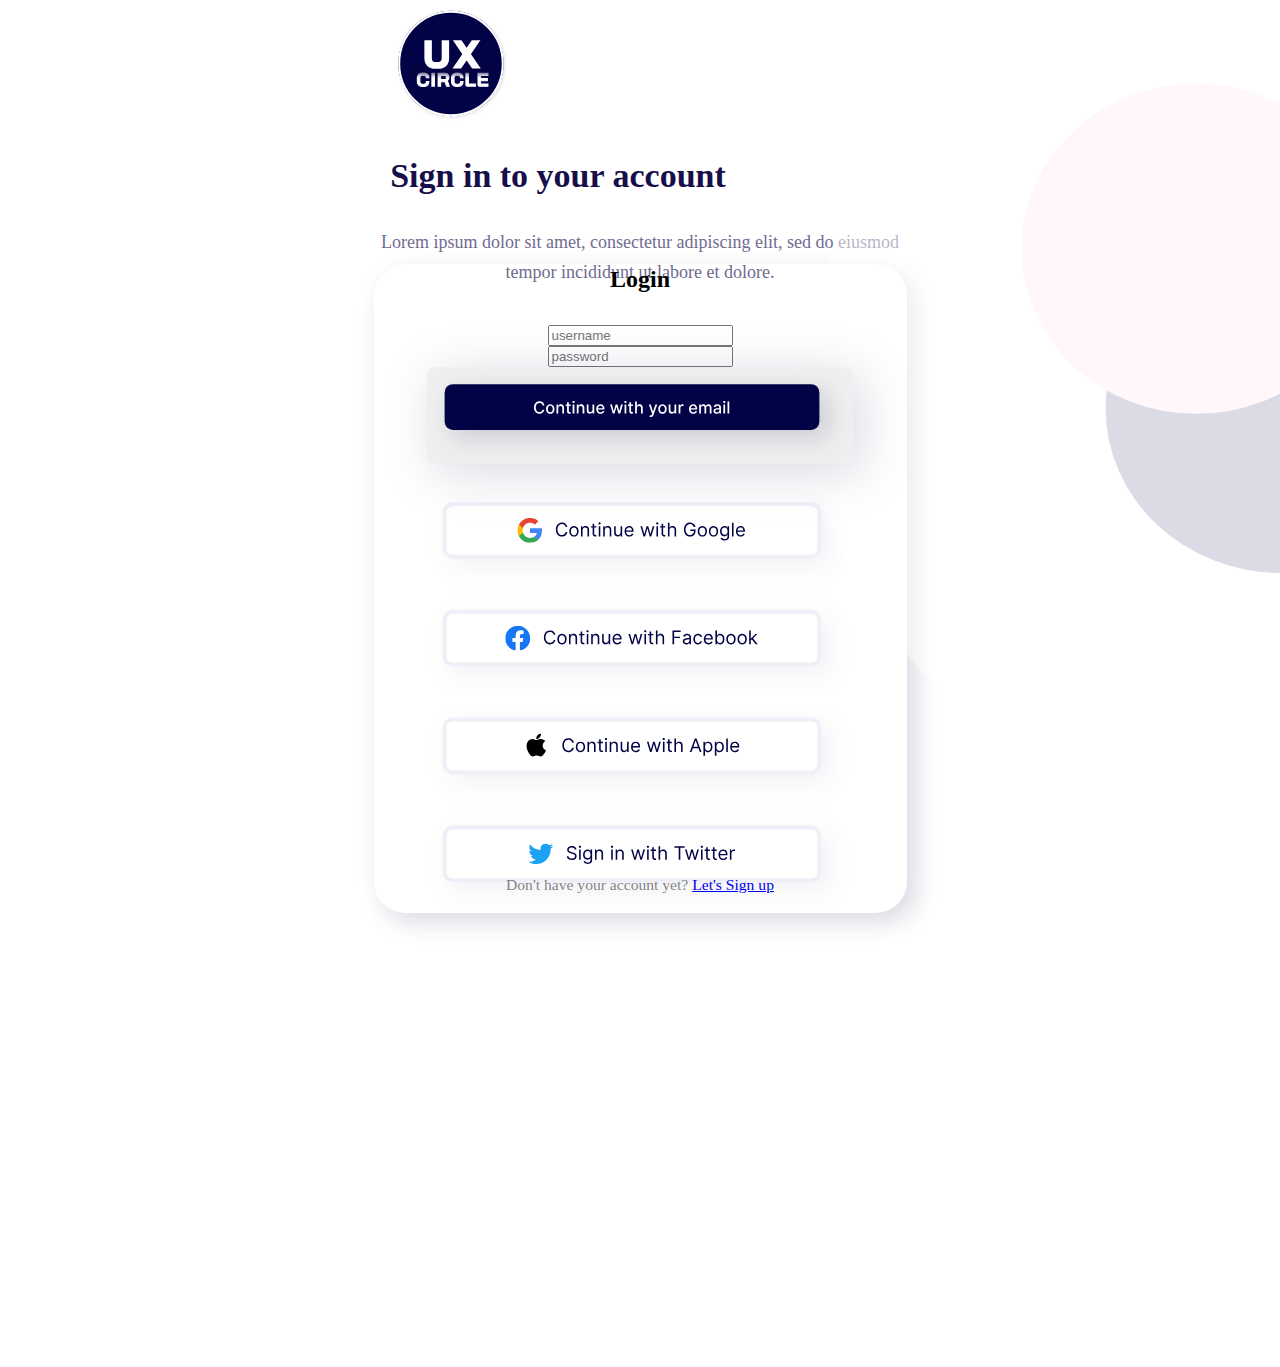
==== index.html @ 3912fb04 "dti digital login page" ====
<!DOCTYPE html>
<html lang="en">
<head>
    <meta charset="UTF-8">
    <meta http-equiv="X-UA-Compatible" content="IE=edge">
    <meta name="viewport" content="width=device-width, initial-scale=1.0">
    <title>Document</title>
    <link rel="stylesheet" href="style.css"/>

</head>
<body>
    <section id="home">
        <div class="blobdown">
            <svg width="833" height="882" viewBox="0 0 833 882" fill="none" xmlns="http://www.w3.org/2000/svg">
                <g opacity="0.8">
                <ellipse cx="433.271" cy="408.947" rx="174.95" ry="165.194" transform="rotate(90 433.271 408.947)" fill="#020246"/>
                <ellipse cx="274.183" cy="493.178" rx="174.95" ry="165.194" transform="rotate(90 274.183 493.178)" fill="#FFCDE4"/>
                <g filter="url(#filter0_b_1_1163)">
                <ellipse cx="416.991" cy="441.423" rx="440.577" ry="416.009" transform="rotate(90 416.991 441.423)" fill="white" fill-opacity="0.79"/>
                </g>
                </g>
                <defs>
                <filter id="filter0_b_1_1163" x="-147.039" y="-147.175" width="1128.06" height="1177.2" filterUnits="userSpaceOnUse" color-interpolation-filters="sRGB">
                <feFlood flood-opacity="0" result="BackgroundImageFix"/>
                <feGaussianBlur in="BackgroundImage" stdDeviation="74.0107"/>
                <feComposite in2="SourceAlpha" operator="in" result="effect1_backgroundBlur_1_1163"/>
                <feBlend mode="normal" in="SourceGraphic" in2="effect1_backgroundBlur_1_1163" result="shape"/>
                </filter>
                </defs>
            </svg>
        </div>
        <div class="blobup">
            <svg width="833" height="882" viewBox="0 0 833 882" fill="none" xmlns="http://www.w3.org/2000/svg">
                <g opacity="0.8">
                <ellipse cx="432.289" cy="408.1" rx="174.95" ry="165.194" transform="rotate(90 432.289 408.1)" fill="#020246"/>
                <ellipse cx="273.201" cy="492.331" rx="174.95" ry="165.194" transform="rotate(90 273.201 492.331)" fill="#FFCDE4"/>
                <g filter="url(#filter0_b_1_1162)">
                <ellipse cx="416.009" cy="440.577" rx="440.577" ry="416.009" transform="rotate(90 416.009 440.577)" fill="white" fill-opacity="0.79"/>
                </g>
                </g>
                <defs>
                <filter id="filter0_b_1_1162" x="-148.021" y="-148.021" width="1128.06" height="1177.2" filterUnits="userSpaceOnUse" color-interpolation-filters="sRGB">
                <feFlood flood-opacity="0" result="BackgroundImageFix"/>
                <feGaussianBlur in="BackgroundImage" stdDeviation="74.0107"/>
                <feComposite in2="SourceAlpha" operator="in" result="effect1_backgroundBlur_1_1162"/>
                <feBlend mode="normal" in="SourceGraphic" in2="effect1_backgroundBlur_1_1162" result="shape"/>
                </filter>
                </defs>
            </svg>                
        </div>


        <div class="wrapper">
            <div class="content">
                <svg width="168" height="113" viewBox="0 0 168 113" fill="none" xmlns="http://www.w3.org/2000/svg">
                    <g filter="url(#filter0_d_9_10167)">
                    <circle cx="83.9762" cy="55.4012" r="52.7323" fill="#020246"/>
                    <circle cx="83.9762" cy="55.4012" r="51.7435" stroke="white" stroke-width="1.97746"/>
                    </g>
                    <path d="M55.1226 78.4911C54.1611 78.4911 53.312 78.2851 52.5753 77.8731C51.8511 77.461 51.2892 76.8804 50.8896 76.1312C50.4901 75.3695 50.2903 74.4954 50.2903 73.509V70.0627C50.2903 69.0763 50.4901 68.2084 50.8896 67.4593C51.3017 66.6976 51.8761 66.1107 52.6128 65.6986C53.362 65.2866 54.2236 65.0806 55.1975 65.0806H57.1829C58.1194 65.0806 58.9435 65.2803 59.6552 65.6799C60.367 66.0795 60.9164 66.6414 61.3035 67.3656C61.703 68.0773 61.9028 68.9077 61.9028 69.8567H59.3556C59.3556 69.1075 59.1558 68.5081 58.7562 68.0586C58.3566 67.5966 57.8322 67.3656 57.1829 67.3656H55.1975C54.4983 67.3656 53.9364 67.6278 53.5118 68.1523C53.0873 68.6642 52.875 69.3385 52.875 70.1751V73.3966C52.875 74.2332 53.081 74.9137 53.4931 75.4382C53.9052 75.9501 54.4483 76.2061 55.1226 76.2061H57.1454C57.8072 76.2061 58.3441 75.9501 58.7562 75.4382C59.1807 74.9262 59.393 74.252 59.393 73.4154H61.9403C61.9403 74.4268 61.7405 75.3196 61.3409 76.0937C60.9413 76.8554 60.3795 77.4485 59.6552 77.8731C58.931 78.2851 58.0944 78.4911 57.1454 78.4911H55.1226ZM64.8711 65.2304H67.4558V78.3413H64.8711V65.2304ZM71.0936 65.2304H78.0611C79.1974 65.2304 80.1089 65.5363 80.7957 66.1482C81.4949 66.76 81.8446 67.5654 81.8446 68.5643V69.8754C81.8446 70.5247 81.6573 71.0928 81.2827 71.5798C80.9206 72.0543 80.3899 72.4164 79.6906 72.6662V72.7036C80.0902 72.9658 80.3899 73.2655 80.5897 73.6027C80.8019 73.9398 81.008 74.408 81.2078 75.0074L82.2566 78.3413H79.5783L78.5856 75.2321C78.4232 74.6952 78.1985 74.2957 77.9113 74.0334C77.6241 73.7712 77.2682 73.6401 76.8437 73.6401H73.6783V78.3413H71.0936V65.2304ZM77.5742 71.4113C78.0986 71.4113 78.5107 71.2739 78.8103 70.9992C79.11 70.712 79.2598 70.3437 79.2598 69.8941V68.6767C79.2598 68.3146 79.1475 68.0274 78.9227 67.8151C78.698 67.5904 78.3983 67.478 78.0237 67.478H73.6783V71.4113H77.5742ZM89.2958 78.4911C88.3344 78.4911 87.4853 78.2851 86.7486 77.8731C86.0244 77.461 85.4625 76.8804 85.0629 76.1312C84.6633 75.3695 84.4635 74.4954 84.4635 73.509V70.0627C84.4635 69.0763 84.6633 68.2084 85.0629 67.4593C85.4749 66.6976 86.0493 66.1107 86.786 65.6986C87.5352 65.2866 88.3968 65.0806 89.3708 65.0806H91.3561C92.2926 65.0806 93.1167 65.2803 93.8285 65.6799C94.5402 66.0795 95.0896 66.6414 95.4767 67.3656C95.8763 68.0773 96.0761 68.9077 96.0761 69.8567H93.5288C93.5288 69.1075 93.329 68.5081 92.9294 68.0586C92.5299 67.5966 92.0054 67.3656 91.3561 67.3656H89.3708C88.6715 67.3656 88.1096 67.6278 87.6851 68.1523C87.2605 68.6642 87.0483 69.3385 87.0483 70.1751V73.3966C87.0483 74.2332 87.2543 74.9137 87.6663 75.4382C88.0784 75.9501 88.6216 76.2061 89.2958 76.2061H91.3187C91.9805 76.2061 92.5174 75.9501 92.9294 75.4382C93.354 74.9262 93.5663 74.252 93.5663 73.4154H96.1135C96.1135 74.4268 95.9137 75.3196 95.5142 76.0937C95.1146 76.8554 94.5527 77.4485 93.8285 77.8731C93.1043 78.2851 92.2676 78.4911 91.3187 78.4911H89.2958ZM100.674 78.3413C100.124 78.3413 99.6811 78.1852 99.344 77.8731C99.0193 77.5484 98.857 77.1239 98.857 76.5994V65.2304H101.442V76.0937H108.559V78.3413H100.674ZM112.809 78.3413C112.272 78.3413 111.835 78.179 111.498 77.8543C111.16 77.5297 110.992 77.1051 110.992 76.5807V65.2304H120.994V67.478H113.577V70.5122H120.432V72.7598H113.577V76.0937H120.994V78.3413H112.809Z" fill="white"/>
                    <path d="M52.5753 77.8731L52.3275 78.3087L52.3307 78.3105L52.5753 77.8731ZM50.8896 76.1312L50.4458 76.364L50.4474 76.367L50.8896 76.1312ZM50.8896 67.4593L50.4488 67.2208L50.4474 67.2234L50.8896 67.4593ZM52.6128 65.6986L52.3713 65.2595L52.3681 65.2612L52.6128 65.6986ZM59.6552 65.6799L59.9006 65.2429L59.9006 65.2429L59.6552 65.6799ZM61.3035 67.3656L60.8614 67.6019L60.8664 67.6109L61.3035 67.3656ZM61.9028 69.8567V70.3579H62.404V69.8567H61.9028ZM59.3556 69.8567H58.8544V70.3579H59.3556V69.8567ZM58.7562 68.0586L58.3771 68.3865L58.3816 68.3916L58.7562 68.0586ZM53.5118 68.1523L53.8976 68.4722L53.9014 68.4676L53.5118 68.1523ZM53.4931 75.4382L53.099 75.7478L53.1027 75.7524L53.4931 75.4382ZM58.7562 75.4382L58.3704 75.1182L58.3658 75.1239L58.7562 75.4382ZM59.393 73.4154V72.9142H58.8918V73.4154H59.393ZM61.9403 73.4154H62.4415V72.9142H61.9403V73.4154ZM61.3409 76.0937L61.7847 76.3266L61.7863 76.3236L61.3409 76.0937ZM59.6552 77.8731L59.9031 78.3087L59.9087 78.3054L59.6552 77.8731ZM55.1226 77.99C54.2347 77.99 53.4721 77.8004 52.82 77.4357L52.3307 78.3105C53.152 78.7699 54.0876 78.9923 55.1226 78.9923V77.99ZM52.8232 77.4375C52.183 77.0732 51.6877 76.5626 51.3319 75.8953L50.4474 76.367C50.8907 77.1982 51.5193 77.8488 52.3275 78.3087L52.8232 77.4375ZM51.3335 75.8984C50.9768 75.2184 50.7915 74.4263 50.7915 73.509H49.7891C49.7891 74.5646 50.0034 75.5206 50.4458 76.364L51.3335 75.8984ZM50.7915 73.509V70.0627H49.7891V73.509H50.7915ZM50.7915 70.0627C50.7915 69.1452 50.9768 68.3608 51.3319 67.6951L50.4474 67.2234C50.0033 68.0561 49.7891 69.0074 49.7891 70.0627H50.7915ZM51.3305 67.6977C51.6985 67.0173 52.2059 66.5005 52.8575 66.1361L52.3681 65.2612C51.5463 65.7209 50.9049 66.3778 50.4488 67.2208L51.3305 67.6977ZM52.8543 66.1378C53.5198 65.7718 54.2961 65.5817 55.1975 65.5817V64.5794C54.151 64.5794 53.2042 64.8014 52.3713 65.2595L52.8543 66.1378ZM55.1975 65.5817H57.1829V64.5794H55.1975V65.5817ZM57.1829 65.5817C58.0463 65.5817 58.7835 65.7653 59.4099 66.1169L59.9006 65.2429C59.1035 64.7954 58.1925 64.5794 57.1829 64.5794V65.5817ZM59.4099 66.1169C60.0377 66.4694 60.5191 66.9614 60.8615 67.6018L61.7455 67.1294C61.3136 66.3214 60.6962 65.6896 59.9006 65.2429L59.4099 66.1169ZM60.8664 67.6109C61.2175 68.2364 61.4016 68.9795 61.4016 69.8567H62.404C62.404 68.8359 62.1885 67.9183 61.7405 67.1203L60.8664 67.6109ZM61.9028 69.3555H59.3556V70.3579H61.9028V69.3555ZM59.8567 69.8567C59.8567 69.0161 59.6306 68.2879 59.1308 67.7256L58.3816 68.3916C58.681 68.7284 58.8544 69.1989 58.8544 69.8567H59.8567ZM59.1353 67.7308C58.6339 67.151 57.9673 66.8644 57.1829 66.8644V67.8668C57.6971 67.8668 58.0794 68.0422 58.3771 68.3865L59.1353 67.7308ZM57.1829 66.8644H55.1975V67.8668H57.1829V66.8644ZM55.1975 66.8644C54.3534 66.8644 53.6459 67.1901 53.1223 67.8369L53.9014 68.4676C54.2268 68.0656 54.6431 67.8668 55.1975 67.8668V66.8644ZM53.126 67.8323C52.6093 68.4554 52.3738 69.2526 52.3738 70.1751H53.3762C53.3762 69.4244 53.5653 68.873 53.8976 68.4722L53.126 67.8323ZM52.3738 70.1751V73.3966H53.3762V70.1751H52.3738ZM52.3738 73.3966C52.3738 74.3164 52.6015 75.1146 53.099 75.7478L53.8872 75.1285C53.5606 74.7129 53.3762 74.1501 53.3762 73.3966H52.3738ZM53.1027 75.7524C53.6127 76.3861 54.3012 76.7073 55.1226 76.7073V75.7049C54.5955 75.7049 54.1976 75.5142 53.8835 75.1239L53.1027 75.7524ZM55.1226 76.7073H57.1454V75.7049H55.1226V76.7073ZM57.1454 76.7073C57.9577 76.7073 58.6387 76.3835 59.1466 75.7524L58.3658 75.1239C58.0496 75.5167 57.6567 75.7049 57.1454 75.7049V76.7073ZM59.142 75.7581C59.6587 75.135 59.8942 74.3379 59.8942 73.4154H58.8918C58.8918 74.166 58.7028 74.7175 58.3704 75.1183L59.142 75.7581ZM59.393 73.9165H61.9403V72.9142H59.393V73.9165ZM61.4391 73.4154C61.4391 74.3597 61.253 75.1714 60.8956 75.8639L61.7863 76.3236C62.228 75.4677 62.4415 74.4938 62.4415 73.4154H61.4391ZM60.8971 75.8609C60.5399 76.5417 60.0431 77.0648 59.4018 77.4407L59.9087 78.3054C60.7158 77.8323 61.3428 77.1691 61.7847 76.3265L60.8971 75.8609ZM59.4074 77.4375C58.7687 77.8009 58.0198 77.99 57.1454 77.99V78.9923C58.1691 78.9923 59.0933 78.7694 59.9031 78.3087L59.4074 77.4375ZM57.1454 77.99H55.1226V78.9923H57.1454V77.99ZM64.8711 65.2304V64.7292H64.3699V65.2304H64.8711ZM67.4558 65.2304H67.957V64.7292H67.4558V65.2304ZM67.4558 78.3413V78.8425H67.957V78.3413H67.4558ZM64.8711 78.3413H64.3699V78.8425H64.8711V78.3413ZM64.8711 65.7316H67.4558V64.7292H64.8711V65.7316ZM66.9546 65.2304V78.3413H67.957V65.2304H66.9546ZM67.4558 77.8401H64.8711V78.8425H67.4558V77.8401ZM65.3722 78.3413V65.2304H64.3699V78.3413H65.3722ZM71.0936 65.2304V64.7292H70.5924V65.2304H71.0936ZM80.7957 66.1482L80.4623 66.5224L80.4657 66.5253L80.7957 66.1482ZM81.2827 71.5798L80.8854 71.2742L80.8843 71.2758L81.2827 71.5798ZM79.6906 72.6662L79.5221 72.1942L79.1895 72.313V72.6662H79.6906ZM79.6906 72.7036H79.1895V72.9742L79.4157 73.1226L79.6906 72.7036ZM80.5897 73.6027L80.1584 73.8582L80.1656 73.8697L80.5897 73.6027ZM81.2078 75.0074L81.6859 74.857L81.6832 74.8489L81.2078 75.0074ZM82.2566 78.3413V78.8425H82.9397L82.7347 78.1909L82.2566 78.3413ZM79.5783 78.3413L79.1008 78.4937L79.2122 78.8425H79.5783V78.3413ZM78.5856 75.2321L78.1058 75.3772L78.1081 75.3846L78.5856 75.2321ZM77.9113 74.0334L77.5734 74.4036L77.5734 74.4036L77.9113 74.0334ZM73.6783 73.6401V73.1389H73.1772V73.6401H73.6783ZM73.6783 78.3413V78.8425H74.1795V78.3413H73.6783ZM71.0936 78.3413H70.5924V78.8425H71.0936V78.3413ZM78.8103 70.9992L79.1491 71.3687L79.1571 71.361L78.8103 70.9992ZM78.9227 67.8151L78.5683 68.1695L78.5734 68.1746L78.5786 68.1795L78.9227 67.8151ZM73.6783 67.478V66.9768H73.1772V67.478H73.6783ZM73.6783 71.4113H73.1772V71.9124H73.6783V71.4113ZM71.0936 65.7316H78.0611V64.7292H71.0936V65.7316ZM78.0611 65.7316C79.1046 65.7316 79.8876 66.0104 80.4623 66.5224L81.1291 65.7739C80.3303 65.0623 79.2902 64.7292 78.0611 64.7292V65.7316ZM80.4657 66.5253C81.0472 67.0342 81.3434 67.6976 81.3434 68.5643H82.3458C82.3458 67.4331 81.9426 66.4858 81.1257 65.771L80.4657 66.5253ZM81.3434 68.5643V69.8754H82.3458V68.5643H81.3434ZM81.3434 69.8754C81.3434 70.4209 81.1886 70.8801 80.8854 71.2742L81.6799 71.8854C82.1259 71.3056 82.3458 70.6285 82.3458 69.8754H81.3434ZM80.8843 71.2758C80.5938 71.6564 80.1524 71.9691 79.5221 72.1942L79.8592 73.1381C80.6274 72.8638 81.2473 72.4522 81.6811 71.8839L80.8843 71.2758ZM79.1895 72.6662V72.7036H80.1918V72.6662H79.1895ZM79.4157 73.1226C79.7652 73.352 80.0053 73.5995 80.1585 73.8582L81.0208 73.3471C80.7745 72.9315 80.4152 72.5797 79.9656 72.2846L79.4157 73.1226ZM80.1656 73.8697C80.3477 74.159 80.5387 74.5852 80.7323 75.1659L81.6832 74.8489C81.4772 74.2309 81.2561 73.7205 81.0138 73.3356L80.1656 73.8697ZM80.7297 75.1578L81.7786 78.4917L82.7347 78.1909L81.6858 74.857L80.7297 75.1578ZM82.2566 77.8401H79.5783V78.8425H82.2566V77.8401ZM80.0557 78.1889L79.063 75.0797L78.1081 75.3846L79.1008 78.4937L80.0557 78.1889ZM79.0653 75.0871C78.8877 74.4998 78.6263 74.0076 78.2492 73.6633L77.5734 74.4036C77.7707 74.5837 77.9588 74.8907 78.1058 75.3772L79.0653 75.0871ZM78.2492 73.6633C77.8609 73.3088 77.3808 73.1389 76.8437 73.1389V74.1413C77.1556 74.1413 77.3873 74.2337 77.5734 74.4036L78.2492 73.6633ZM76.8437 73.1389H73.6783V74.1413H76.8437V73.1389ZM73.1772 73.6401V78.3413H74.1795V73.6401H73.1772ZM73.6783 77.8401H71.0936V78.8425H73.6783V77.8401ZM71.5948 78.3413V65.2304H70.5924V78.3413H71.5948ZM77.5742 71.9124C78.1865 71.9124 78.7325 71.7504 79.149 71.3686L78.4717 70.6298C78.2888 70.7974 78.0107 70.9101 77.5742 70.9101V71.9124ZM79.1571 71.361C79.5642 70.9709 79.761 70.4677 79.761 69.8941H78.7587C78.7587 70.2196 78.6559 70.4531 78.4636 70.6374L79.1571 71.361ZM79.761 69.8941V68.6767H78.7587V69.8941H79.761ZM79.761 68.6767C79.761 68.2024 79.6091 67.774 79.2668 67.4508L78.5786 68.1795C78.6858 68.2808 78.7587 68.4268 78.7587 68.6767H79.761ZM79.2771 67.4607C78.9417 67.1253 78.5057 66.9768 78.0237 66.9768V67.9792C78.2909 67.9792 78.4542 68.0554 78.5683 68.1695L79.2771 67.4607ZM78.0237 66.9768H73.6783V67.9792H78.0237V66.9768ZM73.1772 67.478V71.4113H74.1795V67.478H73.1772ZM73.6783 71.9124H77.5742V70.9101H73.6783V71.9124ZM86.7486 77.8731L86.5007 78.3087L86.5039 78.3105L86.7486 77.8731ZM85.0629 76.1312L84.6191 76.364L84.6207 76.367L85.0629 76.1312ZM85.0629 67.4593L84.6221 67.2208L84.6207 67.2234L85.0629 67.4593ZM86.786 65.6986L86.5445 65.2595L86.5414 65.2612L86.786 65.6986ZM93.8285 65.6799L94.0738 65.2429L94.0738 65.2429L93.8285 65.6799ZM95.4767 67.3656L95.0346 67.6019L95.0397 67.6109L95.4767 67.3656ZM96.0761 69.8567V70.3579H96.5772V69.8567H96.0761ZM93.5288 69.8567H93.0276V70.3579H93.5288V69.8567ZM92.9294 68.0586L92.5503 68.3865L92.5549 68.3916L92.9294 68.0586ZM87.6851 68.1523L88.0709 68.4722L88.0746 68.4676L87.6851 68.1523ZM87.6663 75.4382L87.2722 75.7478L87.2759 75.7524L87.6663 75.4382ZM92.9294 75.4382L92.5436 75.1182L92.539 75.1239L92.9294 75.4382ZM93.5663 73.4154V72.9142H93.0651V73.4154H93.5663ZM96.1135 73.4154H96.6147V72.9142H96.1135V73.4154ZM95.5142 76.0937L95.958 76.3266L95.9595 76.3236L95.5142 76.0937ZM93.8285 77.8731L94.0763 78.3087L94.0819 78.3054L93.8285 77.8731ZM89.2958 77.99C88.408 77.99 87.6453 77.8004 86.9932 77.4357L86.5039 78.3105C87.3253 78.7699 88.2608 78.9923 89.2958 78.9923V77.99ZM86.9964 77.4375C86.3562 77.0732 85.861 76.5626 85.5051 75.8953L84.6207 76.367C85.0639 77.1982 85.6925 77.8488 86.5007 78.3087L86.9964 77.4375ZM85.5067 75.8984C85.15 75.2184 84.9647 74.4263 84.9647 73.509H83.9624C83.9624 74.5646 84.1766 75.5206 84.6191 76.364L85.5067 75.8984ZM84.9647 73.509V70.0627H83.9624V73.509H84.9647ZM84.9647 70.0627C84.9647 69.1452 85.1501 68.3608 85.5051 67.6951L84.6207 67.2234C84.1766 68.0561 83.9624 69.0074 83.9624 70.0627H84.9647ZM85.5037 67.6977C85.8718 67.0173 86.3791 66.5005 87.0307 66.1361L86.5414 65.2612C85.7195 65.7209 85.0781 66.3778 84.6221 67.2208L85.5037 67.6977ZM87.0276 66.1378C87.693 65.7718 88.4694 65.5817 89.3708 65.5817V64.5794C88.3243 64.5794 87.3775 64.8014 86.5445 65.2595L87.0276 66.1378ZM89.3708 65.5817H91.3561V64.5794H89.3708V65.5817ZM91.3561 65.5817C92.2195 65.5817 92.9568 65.7653 93.5831 66.1169L94.0738 65.2429C93.2767 64.7954 92.3657 64.5794 91.3561 64.5794V65.5817ZM93.5831 66.1169C94.211 66.4694 94.6924 66.9614 95.0347 67.6018L95.9187 67.1294C95.4869 66.3214 94.8694 65.6896 94.0738 65.2429L93.5831 66.1169ZM95.0397 67.6109C95.3908 68.2364 95.5749 68.9795 95.5749 69.8567H96.5772C96.5772 68.8359 96.3618 67.9183 95.9137 67.1203L95.0397 67.6109ZM96.0761 69.3555H93.5288V70.3579H96.0761V69.3555ZM94.03 69.8567C94.03 69.0161 93.8038 68.2879 93.304 67.7256L92.5549 68.3916C92.8542 68.7284 93.0276 69.1989 93.0276 69.8567H94.03ZM93.3085 67.7308C92.8071 67.151 92.1405 66.8644 91.3561 66.8644V67.8668C91.8703 67.8668 92.2526 68.0422 92.5504 68.3865L93.3085 67.7308ZM91.3561 66.8644H89.3708V67.8668H91.3561V66.8644ZM89.3708 66.8644C88.5266 66.8644 87.8192 67.1901 87.2955 67.8369L88.0746 68.4676C88.4001 68.0656 88.8164 67.8668 89.3708 67.8668V66.8644ZM87.2993 67.8323C86.7826 68.4554 86.5471 69.2526 86.5471 70.1751H87.5494C87.5494 69.4244 87.7385 68.873 88.0709 68.4722L87.2993 67.8323ZM86.5471 70.1751V73.3966H87.5494V70.1751H86.5471ZM86.5471 73.3966C86.5471 74.3164 86.7747 75.1146 87.2723 75.7478L88.0604 75.1285C87.7338 74.7129 87.5494 74.1501 87.5494 73.3966H86.5471ZM87.2759 75.7524C87.7859 76.3861 88.4744 76.7073 89.2958 76.7073V75.7049C88.7687 75.7049 88.3709 75.5142 88.0568 75.1239L87.2759 75.7524ZM89.2958 76.7073H91.3187V75.7049H89.2958V76.7073ZM91.3187 76.7073C92.1309 76.7073 92.8119 76.3835 93.3199 75.7524L92.539 75.1239C92.2229 75.5167 91.83 75.7049 91.3187 75.7049V76.7073ZM93.3152 75.7581C93.8319 75.135 94.0674 74.3379 94.0674 73.4154H93.0651C93.0651 74.166 92.876 74.7175 92.5437 75.1183L93.3152 75.7581ZM93.5663 73.9165H96.1135V72.9142H93.5663V73.9165ZM95.6123 73.4154C95.6123 74.3597 95.4262 75.1714 95.0688 75.8639L95.9595 76.3236C96.4013 75.4677 96.6147 74.4938 96.6147 73.4154H95.6123ZM95.0703 75.8609C94.7132 76.5417 94.2163 77.0648 93.575 77.4407L94.0819 78.3054C94.8891 77.8323 95.516 77.1691 95.958 76.3265L95.0703 75.8609ZM93.5806 77.4375C92.9419 77.8009 92.193 77.99 91.3187 77.99V78.9923C92.3423 78.9923 93.2666 78.7694 94.0763 78.3087L93.5806 77.4375ZM91.3187 77.99H89.2958V78.9923H91.3187V77.99ZM99.344 77.8731L98.9896 78.2274L98.9964 78.2343L99.0035 78.2408L99.344 77.8731ZM98.857 65.2304V64.7292H98.3558V65.2304H98.857ZM101.442 65.2304H101.943V64.7292H101.442V65.2304ZM101.442 76.0937H100.941V76.5949H101.442V76.0937ZM108.559 76.0937H109.06V75.5925H108.559V76.0937ZM108.559 78.3413V78.8425H109.06V78.3413H108.559ZM100.674 77.8401C100.224 77.8401 99.9114 77.7154 99.6845 77.5053L99.0035 78.2408C99.4508 78.655 100.024 78.8425 100.674 78.8425V77.8401ZM99.6984 77.5187C99.4813 77.3016 99.3582 77.0115 99.3582 76.5994H98.3558C98.3558 77.2362 98.5574 77.7952 98.9896 78.2274L99.6984 77.5187ZM99.3582 76.5994V65.2304H98.3558V76.5994H99.3582ZM98.857 65.7316H101.442V64.7292H98.857V65.7316ZM100.941 65.2304V76.0937H101.943V65.2304H100.941ZM101.442 76.5949H108.559V75.5925H101.442V76.5949ZM108.058 76.0937V78.3413H109.06V76.0937H108.058ZM108.559 77.8401H100.674V78.8425H108.559V77.8401ZM111.498 77.8543L111.15 78.2153L111.15 78.2153L111.498 77.8543ZM110.992 65.2304V64.7292H110.491V65.2304H110.992ZM120.994 65.2304H121.495V64.7292H120.994V65.2304ZM120.994 67.478V67.9792H121.495V67.478H120.994ZM113.577 67.478V66.9768H113.075V67.478H113.577ZM113.577 70.5122H113.075V71.0134H113.577V70.5122ZM120.432 70.5122H120.933V70.011H120.432V70.5122ZM120.432 72.7598V73.261H120.933V72.7598H120.432ZM113.577 72.7598V72.2586H113.075V72.7598H113.577ZM113.577 76.0937H113.075V76.5949H113.577V76.0937ZM120.994 76.0937H121.495V75.5925H120.994V76.0937ZM120.994 78.3413V78.8425H121.495V78.3413H120.994ZM112.809 77.8401C112.381 77.8401 112.075 77.7147 111.845 77.4933L111.15 78.2153C111.594 78.6433 112.163 78.8425 112.809 78.8425V77.8401ZM111.845 77.4933C111.619 77.275 111.493 76.987 111.493 76.5807H110.491C110.491 77.2233 110.702 77.7844 111.15 78.2153L111.845 77.4933ZM111.493 76.5807V65.2304H110.491V76.5807H111.493ZM110.992 65.7316H120.994V64.7292H110.992V65.7316ZM120.492 65.2304V67.478H121.495V65.2304H120.492ZM120.994 66.9768H113.577V67.9792H120.994V66.9768ZM113.075 67.478V70.5122H114.078V67.478H113.075ZM113.577 71.0134H120.432V70.011H113.577V71.0134ZM119.931 70.5122V72.7598H120.933V70.5122H119.931ZM120.432 72.2586H113.577V73.261H120.432V72.2586ZM113.075 72.7598V76.0937H114.078V72.7598H113.075ZM113.577 76.5949H120.994V75.5925H113.577V76.5949ZM120.492 76.0937V78.3413H121.495V76.0937H120.492ZM120.994 77.8401H112.809V78.8425H120.994V77.8401Z" fill="white"/>
                    <rect x="46.4343" y="58.8179" width="76.1433" height="13.9716" fill="url(#paint0_linear_9_10167)"/>
                    <path d="M67.756 59.6341C65.9261 59.6341 64.3188 59.2509 62.9341 58.4843C61.5493 57.693 60.4736 56.5926 59.7071 55.1831C58.9405 53.7736 58.5572 52.1416 58.5572 50.287V33.373H63.6759V50.1386C63.6759 51.6223 64.0468 52.8216 64.7887 53.7365C65.5552 54.6514 66.5443 55.1089 67.756 55.1089H71.6878C72.9242 55.1089 73.9257 54.6514 74.6922 53.7365C75.4588 52.8216 75.8421 51.6223 75.8421 50.1386V33.373H80.9608V50.287C80.9608 52.1416 80.5775 53.7736 79.8109 55.1831C79.0443 56.5926 77.9563 57.693 76.5468 58.4843C75.1373 59.2509 73.5176 59.6341 71.6878 59.6341H67.756ZM96.7147 46.0956L88.0352 33.373H93.8586L99.645 41.9042L105.431 33.373H111.218L102.538 46.0956L111.589 59.3374H105.765L99.645 50.287L93.4877 59.3374H87.6643L96.7147 46.0956Z" fill="white"/>
                    <path d="M62.9341 58.4843L62.3493 59.5076L62.3562 59.5116L62.3632 59.5154L62.9341 58.4843ZM59.7071 55.1831L58.6717 55.7462L58.6717 55.7462L59.7071 55.1831ZM58.5572 33.373V32.1944H57.3786V33.373H58.5572ZM63.6759 33.373H64.8545V32.1944H63.6759V33.373ZM64.7887 53.7365L63.8732 54.4788L63.8791 54.4862L63.8852 54.4934L64.7887 53.7365ZM74.6922 53.7365L73.7888 52.9796L74.6922 53.7365ZM75.8421 33.373V32.1944H74.6635V33.373H75.8421ZM80.9608 33.373H82.1394V32.1944H80.9608V33.373ZM79.8109 55.1831L80.8463 55.7462L80.8463 55.7462L79.8109 55.1831ZM76.5468 58.4843L77.1099 59.5197L77.1169 59.5159L77.1238 59.512L76.5468 58.4843ZM67.756 58.4555C66.0944 58.4555 64.6893 58.1088 63.5049 57.4531L62.3632 59.5154C63.9483 60.3929 65.7579 60.8128 67.756 60.8128V58.4555ZM63.5188 57.461C62.3253 56.7789 61.4051 55.8384 60.7425 54.62L58.6717 55.7462C59.5421 57.3468 60.7733 58.607 62.3493 59.5076L63.5188 57.461ZM60.7425 54.62C60.0836 53.4086 59.7358 51.9757 59.7358 50.287H57.3786C57.3786 52.3074 57.7974 54.1387 58.6717 55.7462L60.7425 54.62ZM59.7358 50.287V33.373H57.3786V50.287H59.7358ZM58.5572 34.5516H63.6759V32.1944H58.5572V34.5516ZM62.4973 33.373V50.1386H64.8545V33.373H62.4973ZM62.4973 50.1386C62.4973 51.8208 62.9208 53.3043 63.8732 54.4788L65.7042 52.9942C65.1728 52.3389 64.8545 51.4237 64.8545 50.1386H62.4973ZM63.8852 54.4934C64.8796 55.6803 66.2017 56.2875 67.756 56.2875V53.9303C66.8869 53.9303 66.2308 53.6226 65.6921 52.9796L63.8852 54.4934ZM67.756 56.2875H71.6878V53.9303H67.756V56.2875ZM71.6878 56.2875C73.2585 56.2875 74.5961 55.6865 75.5957 54.4934L73.7888 52.9796C73.2552 53.6164 72.5898 53.9303 71.6878 53.9303V56.2875ZM75.5957 54.4934C76.58 53.3186 77.0207 51.8297 77.0207 50.1386H74.6635C74.6635 51.4148 74.3376 52.3245 73.7888 52.9796L75.5957 54.4934ZM77.0207 50.1386V33.373H74.6635V50.1386H77.0207ZM75.8421 34.5516H80.9608V32.1944H75.8421V34.5516ZM79.7822 33.373V50.287H82.1394V33.373H79.7822ZM79.7822 50.287C79.7822 51.9757 79.4344 53.4086 78.7755 54.62L80.8463 55.7462C81.7206 54.1387 82.1394 52.3074 82.1394 50.287H79.7822ZM78.7755 54.62C78.1158 55.833 77.1874 56.773 75.9698 57.4566L77.1238 59.512C78.7253 58.613 79.9729 57.3522 80.8463 55.7462L78.7755 54.62ZM75.9837 57.4489C74.77 58.109 73.3489 58.4555 71.6878 58.4555V60.8128C73.6864 60.8128 75.5046 60.3927 77.1099 59.5197L75.9837 57.4489ZM71.6878 58.4555H67.756V60.8128H71.6878V58.4555ZM96.7147 46.0956L97.6878 46.7606L98.1419 46.0962L97.6883 45.4313L96.7147 46.0956ZM88.0352 33.373V32.1944H85.8044L87.0616 34.0372L88.0352 33.373ZM93.8586 33.373L94.8341 32.7114L94.4834 32.1944H93.8586V33.373ZM99.645 41.9042L98.6696 42.5658L99.645 44.0039L100.62 42.5658L99.645 41.9042ZM105.431 33.373V32.1944H104.807L104.456 32.7114L105.431 33.373ZM111.218 33.373L112.191 34.0372L113.449 32.1944H111.218V33.373ZM102.538 46.0956L101.565 45.4313L101.111 46.0962L101.565 46.7606L102.538 46.0956ZM111.589 59.3374V60.516H113.822L112.562 58.6723L111.589 59.3374ZM105.765 59.3374L104.789 59.9976L105.139 60.516H105.765V59.3374ZM99.645 50.287L100.621 49.6267L99.6479 48.1873L98.6705 49.624L99.645 50.287ZM93.4877 59.3374V60.516H94.1114L94.4622 60.0004L93.4877 59.3374ZM87.6643 59.3374L86.6912 58.6723L85.4311 60.516H87.6643V59.3374ZM97.6883 45.4313L89.0088 32.7088L87.0616 34.0372L95.7411 46.7598L97.6883 45.4313ZM88.0352 34.5516H93.8586V32.1944H88.0352V34.5516ZM92.8832 34.0346L98.6696 42.5658L100.62 41.2426L94.8341 32.7114L92.8832 34.0346ZM100.62 42.5658L106.407 34.0346L104.456 32.7114L98.6696 41.2426L100.62 42.5658ZM105.431 34.5516H111.218V32.1944H105.431V34.5516ZM110.244 32.7088L101.565 45.4313L103.512 46.7598L112.191 34.0372L110.244 32.7088ZM101.565 46.7606L110.616 60.0025L112.562 58.6723L103.511 45.4305L101.565 46.7606ZM111.589 58.1588H105.765V60.516H111.589V58.1588ZM106.742 58.6772L100.621 49.6267L98.6686 50.9472L104.789 59.9976L106.742 58.6772ZM98.6705 49.624L92.5132 58.6744L94.4622 60.0004L100.619 50.9499L98.6705 49.624ZM93.4877 58.1588H87.6643V60.516H93.4877V58.1588ZM88.6373 60.0025L97.6878 46.7606L95.7417 45.4305L86.6912 58.6723L88.6373 60.0025Z" fill="white"/>
                    <defs>
                    <filter id="filter0_d_9_10167" x="28.6073" y="0.0323316" width="112.32" height="112.32" filterUnits="userSpaceOnUse" color-interpolation-filters="sRGB">
                    <feFlood flood-opacity="0" result="BackgroundImageFix"/>
                    <feColorMatrix in="SourceAlpha" type="matrix" values="0 0 0 0 0 0 0 0 0 0 0 0 0 0 0 0 0 0 127 0" result="hardAlpha"/>
                    <feOffset dx="0.790984" dy="0.790984"/>
                    <feGaussianBlur stdDeviation="1.7138"/>
                    <feComposite in2="hardAlpha" operator="out"/>
                    <feColorMatrix type="matrix" values="0 0 0 0 0.898039 0 0 0 0 0.898039 0 0 0 0 0.898039 0 0 0 1 0"/>
                    <feBlend mode="normal" in2="BackgroundImageFix" result="effect1_dropShadow_9_10167"/>
                    <feBlend mode="normal" in="SourceGraphic" in2="effect1_dropShadow_9_10167" result="shape"/>
                    </filter>
                    <linearGradient id="paint0_linear_9_10167" x1="84.5677" y1="59.4216" x2="84.6498" y2="75.4932" gradientUnits="userSpaceOnUse">
                    <stop stop-color="#070242"/>
                    <stop offset="0.652305" stop-color="#070242" stop-opacity="0"/>
                    </linearGradient>
                    </defs>
                </svg>
                    
                <h2 id="">Sign in to your account</h2>
                <p>
                    Lorem ipsum dolor sit amet, consectetur adipiscing elit, sed do eiusmod tempor incididunt ut labore et dolore.
                </p>
            </div>
            <div class="card">
                <div class="login">
                    <h2>Login</h2>
                    <form action="main.js" method="post">
                        <input id="email" class="inputText" placeholder="username" type="text"/>
                        <input id="senha" class="inputText" placeholder="password" type="password"/>
                        <button id="confirm" type="button" onClick="autenticacao()">
                            <svg width="426" height="97" viewBox="0 0 426 97" fill="none" xmlns="http://www.w3.org/2000/svg">
                                <g filter="url(#filter0_d_9_10171)">
                                <rect x="17.6235" y="17.1509" width="374.753" height="45.8196" rx="8.32785" fill="#020246"/>
                                <path d="M117.392 38.3865H115.546C115.475 37.9922 115.343 37.6452 115.15 37.3455C114.957 37.0458 114.72 36.7915 114.44 36.5825C114.16 36.3735 113.847 36.2158 113.5 36.1093C113.157 36.0029 112.792 35.9496 112.406 35.9496C111.708 35.9496 111.083 36.1251 110.531 36.476C109.983 36.827 109.549 37.3416 109.229 38.0198C108.914 38.698 108.756 39.526 108.756 40.5039C108.756 41.4897 108.914 42.3217 109.229 42.9999C109.549 43.6781 109.985 44.1907 110.537 44.5377C111.089 44.8847 111.71 45.0582 112.4 45.0582C112.782 45.0582 113.145 45.007 113.488 44.9044C113.835 44.798 114.148 44.6422 114.428 44.4372C114.708 44.2321 114.945 43.9818 115.138 43.686C115.335 43.3863 115.471 43.0433 115.546 42.6569L117.392 42.6628C117.293 43.2582 117.102 43.8063 116.818 44.3071C116.538 44.8039 116.177 45.2337 115.736 45.5965C115.298 45.9553 114.797 46.2333 114.233 46.4304C113.669 46.6276 113.054 46.7262 112.388 46.7262C111.339 46.7262 110.404 46.4777 109.584 45.9809C108.764 45.4801 108.117 44.7645 107.644 43.8339C107.175 42.9033 106.94 41.7933 106.94 40.5039C106.94 39.2106 107.177 38.1006 107.65 37.174C108.123 36.2434 108.77 35.5297 109.59 35.0329C110.41 34.5321 111.343 34.2817 112.388 34.2817C113.031 34.2817 113.63 34.3744 114.186 34.5597C114.746 34.7411 115.249 35.0092 115.694 35.3641C116.14 35.715 116.508 36.1448 116.8 36.6535C117.092 37.1582 117.289 37.7359 117.392 38.3865ZM123.263 46.7439C122.412 46.7439 121.668 46.5487 121.034 46.1583C120.399 45.768 119.906 45.2219 119.555 44.52C119.204 43.8181 119.029 42.9979 119.029 42.0595C119.029 41.1171 119.204 40.293 119.555 39.5872C119.906 38.8813 120.399 38.3333 121.034 37.9429C121.668 37.5525 122.412 37.3573 123.263 37.3573C124.115 37.3573 124.858 37.5525 125.493 37.9429C126.128 38.3333 126.621 38.8813 126.972 39.5872C127.323 40.293 127.498 41.1171 127.498 42.0595C127.498 42.9979 127.323 43.8181 126.972 44.52C126.621 45.2219 126.128 45.768 125.493 46.1583C124.858 46.5487 124.115 46.7439 123.263 46.7439ZM123.269 45.2593C123.821 45.2593 124.279 45.1134 124.642 44.8216C125.004 44.5298 125.272 44.1414 125.446 43.6564C125.623 43.1714 125.712 42.6372 125.712 42.0536C125.712 41.4739 125.623 40.9416 125.446 40.4566C125.272 39.9677 125.004 39.5753 124.642 39.2796C124.279 38.9839 123.821 38.836 123.269 38.836C122.713 38.836 122.252 38.9839 121.885 39.2796C121.523 39.5753 121.252 39.9677 121.075 40.4566C120.902 40.9416 120.815 41.4739 120.815 42.0536C120.815 42.6372 120.902 43.1714 121.075 43.6564C121.252 44.1414 121.523 44.5298 121.885 44.8216C122.252 45.1134 122.713 45.2593 123.269 45.2593ZM131.241 41.1664V46.5605H129.472V37.4756H131.17V38.9543H131.282C131.491 38.4732 131.818 38.0868 132.264 37.795C132.714 37.5032 133.279 37.3573 133.962 37.3573C134.581 37.3573 135.123 37.4875 135.588 37.7477C136.053 38.004 136.414 38.3865 136.67 38.8951C136.927 39.4038 137.055 40.0327 137.055 40.7819V46.5605H135.286V40.9948C135.286 40.3363 135.115 39.8218 134.772 39.4511C134.429 39.0765 133.958 38.8892 133.358 38.8892C132.948 38.8892 132.583 38.9779 132.264 39.1554C131.949 39.3328 131.698 39.5931 131.513 39.9361C131.332 40.2752 131.241 40.6853 131.241 41.1664ZM143.668 37.4756V38.8951H138.705V37.4756H143.668ZM140.036 35.299H141.804V43.893C141.804 44.2361 141.856 44.4944 141.958 44.6679C142.061 44.8374 142.193 44.9537 142.354 45.0168C142.52 45.076 142.699 45.1055 142.893 45.1055C143.035 45.1055 143.159 45.0957 143.265 45.076C143.372 45.0563 143.455 45.0405 143.514 45.0286L143.833 46.4896C143.731 46.529 143.585 46.5684 143.395 46.6079C143.206 46.6512 142.97 46.6749 142.686 46.6788C142.22 46.6867 141.787 46.6039 141.384 46.4304C140.982 46.2569 140.657 45.9888 140.409 45.626C140.16 45.2633 140.036 44.8078 140.036 44.2597V35.299ZM145.624 46.5605V37.4756H147.392V46.5605H145.624ZM146.517 36.0738C146.209 36.0738 145.945 35.9713 145.724 35.7663C145.507 35.5573 145.399 35.3089 145.399 35.021C145.399 34.7292 145.507 34.4808 145.724 34.2758C145.945 34.0668 146.209 33.9623 146.517 33.9623C146.824 33.9623 147.087 34.0668 147.304 34.2758C147.524 34.4808 147.635 34.7292 147.635 35.021C147.635 35.3089 147.524 35.5573 147.304 35.7663C147.087 35.9713 146.824 36.0738 146.517 36.0738ZM151.54 41.1664V46.5605H149.771V37.4756H151.469V38.9543H151.581C151.79 38.4732 152.118 38.0868 152.563 37.795C153.013 37.5032 153.579 37.3573 154.261 37.3573C154.88 37.3573 155.422 37.4875 155.887 37.7477C156.353 38.004 156.713 38.3865 156.97 38.8951C157.226 39.4038 157.354 40.0327 157.354 40.7819V46.5605H155.586V40.9948C155.586 40.3363 155.414 39.8218 155.071 39.4511C154.728 39.0765 154.257 38.8892 153.657 38.8892C153.247 38.8892 152.883 38.9779 152.563 39.1554C152.248 39.3328 151.997 39.5931 151.812 39.9361C151.631 40.2752 151.54 40.6853 151.54 41.1664ZM165.481 42.7929V37.4756H167.255V46.5605H165.516V44.9872H165.422C165.213 45.4722 164.878 45.8764 164.416 46.1998C163.959 46.5191 163.389 46.6788 162.707 46.6788C162.123 46.6788 161.607 46.5507 161.157 46.2944C160.712 46.0341 160.361 45.6497 160.104 45.141C159.852 44.6324 159.726 44.0034 159.726 43.2543V37.4756H161.494V43.0413C161.494 43.6604 161.666 44.1533 162.009 44.52C162.352 44.8867 162.798 45.0701 163.346 45.0701C163.677 45.0701 164.006 44.9872 164.333 44.8216C164.665 44.656 164.939 44.4056 165.156 44.0705C165.376 43.7353 165.485 43.3095 165.481 42.7929ZM173.547 46.7439C172.652 46.7439 171.881 46.5527 171.234 46.1702C170.592 45.7838 170.095 45.2416 169.744 44.5436C169.397 43.8418 169.223 43.0196 169.223 42.0772C169.223 41.1467 169.397 40.3265 169.744 39.6167C170.095 38.907 170.584 38.353 171.211 37.9547C171.842 37.5565 172.579 37.3573 173.423 37.3573C173.935 37.3573 174.432 37.4421 174.913 37.6117C175.394 37.7812 175.826 38.0474 176.209 38.4101C176.591 38.7729 176.893 39.2441 177.113 39.8237C177.334 40.3994 177.445 41.0993 177.445 41.9235V42.5504H170.223V41.2255H175.712C175.712 40.7602 175.617 40.3482 175.428 39.9894C175.239 39.6266 174.972 39.3407 174.629 39.1317C174.29 38.9227 173.892 38.8183 173.435 38.8183C172.938 38.8183 172.504 38.9405 172.133 39.185C171.767 39.4255 171.483 39.7409 171.282 40.1313C171.084 40.5177 170.986 40.9377 170.986 41.3911V42.4262C170.986 43.0334 171.092 43.55 171.305 43.9758C171.522 44.4017 171.824 44.727 172.21 44.9518C172.597 45.1726 173.048 45.283 173.565 45.283C173.9 45.283 174.205 45.2357 174.481 45.141C174.757 45.0424 174.996 44.8966 175.197 44.7033C175.398 44.5101 175.552 44.2716 175.658 43.9877L177.332 44.2893C177.198 44.7822 176.958 45.214 176.611 45.5846C176.268 45.9513 175.836 46.2372 175.315 46.4423C174.799 46.6434 174.209 46.7439 173.547 46.7439ZM185.784 46.5605L183.111 37.4756H184.939L186.719 44.1474H186.808L188.594 37.4756H190.421L192.196 44.1178H192.285L194.053 37.4756H195.881L193.213 46.5605H191.409L189.564 40.0012H189.428L187.582 46.5605H185.784ZM197.559 46.5605V37.4756H199.327V46.5605H197.559ZM198.452 36.0738C198.145 36.0738 197.88 35.9713 197.66 35.7663C197.443 35.5573 197.334 35.3089 197.334 35.021C197.334 34.7292 197.443 34.4808 197.66 34.2758C197.88 34.0668 198.145 33.9623 198.452 33.9623C198.76 33.9623 199.022 34.0668 199.239 34.2758C199.46 34.4808 199.57 34.7292 199.57 35.021C199.57 35.3089 199.46 35.5573 199.239 35.7663C199.022 35.9713 198.76 36.0738 198.452 36.0738ZM205.947 37.4756V38.8951H200.985V37.4756H205.947ZM202.316 35.299H204.084V43.893C204.084 44.2361 204.136 44.4944 204.238 44.6679C204.341 44.8374 204.473 44.9537 204.634 45.0168C204.8 45.076 204.979 45.1055 205.173 45.1055C205.315 45.1055 205.439 45.0957 205.545 45.076C205.652 45.0563 205.735 45.0405 205.794 45.0286L206.113 46.4896C206.011 46.529 205.865 46.5684 205.675 46.6079C205.486 46.6512 205.25 46.6749 204.966 46.6788C204.5 46.6867 204.067 46.6039 203.664 46.4304C203.262 46.2569 202.937 45.9888 202.688 45.626C202.44 45.2633 202.316 44.8078 202.316 44.2597V35.299ZM209.867 41.1664V46.5605H208.099V34.4473H209.844V38.9543H209.956C210.169 38.4653 210.494 38.0769 210.932 37.7891C211.37 37.5013 211.941 37.3573 212.647 37.3573C213.27 37.3573 213.814 37.4855 214.28 37.7418C214.749 37.9981 215.112 38.3806 215.368 38.8892C215.628 39.3939 215.758 40.0248 215.758 40.7819V46.5605H213.99V40.9948C213.99 40.3285 213.818 39.8119 213.475 39.4452C213.132 39.0746 212.655 38.8892 212.044 38.8892C211.626 38.8892 211.251 38.9779 210.92 39.1554C210.593 39.3328 210.335 39.5931 210.145 39.9361C209.96 40.2752 209.867 40.6853 209.867 41.1664ZM223.644 49.9674C223.38 49.9674 223.139 49.9457 222.923 49.9023C222.706 49.8629 222.544 49.8195 222.438 49.7722L222.863 48.3231C223.187 48.4099 223.475 48.4473 223.727 48.4355C223.979 48.4237 224.202 48.329 224.395 48.1516C224.592 47.9742 224.766 47.6843 224.916 47.2821L225.135 46.6788L221.811 37.4756H223.703L226.004 44.5259H226.099L228.4 37.4756H230.298L226.554 47.7731C226.381 48.2462 226.16 48.6465 225.892 48.9737C225.624 49.305 225.304 49.5534 224.934 49.719C224.563 49.8846 224.133 49.9674 223.644 49.9674ZM235.478 46.7439C234.626 46.7439 233.883 46.5487 233.248 46.1583C232.613 45.768 232.12 45.2219 231.769 44.52C231.418 43.8181 231.243 42.9979 231.243 42.0595C231.243 41.1171 231.418 40.293 231.769 39.5872C232.12 38.8813 232.613 38.3333 233.248 37.9429C233.883 37.5525 234.626 37.3573 235.478 37.3573C236.33 37.3573 237.073 37.5525 237.708 37.9429C238.343 38.3333 238.835 38.8813 239.186 39.5872C239.537 40.293 239.713 41.1171 239.713 42.0595C239.713 42.9979 239.537 43.8181 239.186 44.52C238.835 45.2219 238.343 45.768 237.708 46.1583C237.073 46.5487 236.33 46.7439 235.478 46.7439ZM235.484 45.2593C236.036 45.2593 236.493 45.1134 236.856 44.8216C237.219 44.5298 237.487 44.1414 237.66 43.6564C237.838 43.1714 237.927 42.6372 237.927 42.0536C237.927 41.4739 237.838 40.9416 237.66 40.4566C237.487 39.9677 237.219 39.5753 236.856 39.2796C236.493 38.9839 236.036 38.836 235.484 38.836C234.928 38.836 234.466 38.9839 234.1 39.2796C233.737 39.5753 233.467 39.9677 233.289 40.4566C233.116 40.9416 233.029 41.4739 233.029 42.0536C233.029 42.6372 233.116 43.1714 233.289 43.6564C233.467 44.1414 233.737 44.5298 234.1 44.8216C234.466 45.1134 234.928 45.2593 235.484 45.2593ZM247.442 42.7929V37.4756H249.216V46.5605H247.477V44.9872H247.383C247.174 45.4722 246.838 45.8764 246.377 46.1998C245.92 46.5191 245.35 46.6788 244.668 46.6788C244.084 46.6788 243.568 46.5507 243.118 46.2944C242.673 46.0341 242.322 45.6497 242.065 45.141C241.813 44.6324 241.687 44.0034 241.687 43.2543V37.4756H243.455V43.0413C243.455 43.6604 243.627 44.1533 243.97 44.52C244.313 44.8867 244.758 45.0701 245.307 45.0701C245.638 45.0701 245.967 44.9872 246.294 44.8216C246.626 44.656 246.9 44.4056 247.116 44.0705C247.337 43.7353 247.446 43.3095 247.442 42.7929ZM251.592 46.5605V37.4756H253.302V38.9188H253.396C253.562 38.4299 253.854 38.0454 254.272 37.7654C254.694 37.4815 255.171 37.3396 255.703 37.3396C255.813 37.3396 255.944 37.3435 256.093 37.3514C256.247 37.3593 256.367 37.3692 256.454 37.381V39.0726C256.383 39.0529 256.257 39.0312 256.076 39.0075C255.894 38.9799 255.713 38.9661 255.532 38.9661C255.114 38.9661 254.741 39.0548 254.414 39.2323C254.09 39.4058 253.834 39.6483 253.645 39.9598C253.456 40.2673 253.361 40.6183 253.361 41.0126V46.5605H251.592ZM266.308 46.7439C265.413 46.7439 264.642 46.5527 263.995 46.1702C263.353 45.7838 262.856 45.2416 262.505 44.5436C262.158 43.8418 261.984 43.0196 261.984 42.0772C261.984 41.1467 262.158 40.3265 262.505 39.6167C262.856 38.907 263.345 38.353 263.972 37.9547C264.603 37.5565 265.34 37.3573 266.184 37.3573C266.696 37.3573 267.193 37.4421 267.674 37.6117C268.155 37.7812 268.587 38.0474 268.97 38.4101C269.352 38.7729 269.654 39.2441 269.875 39.8237C270.095 40.3994 270.206 41.0993 270.206 41.9235V42.5504H262.984V41.2255H268.473C268.473 40.7602 268.378 40.3482 268.189 39.9894C268 39.6266 267.734 39.3407 267.39 39.1317C267.051 38.9227 266.653 38.8183 266.196 38.8183C265.699 38.8183 265.265 38.9405 264.894 39.185C264.528 39.4255 264.244 39.7409 264.043 40.1313C263.846 40.5177 263.747 40.9377 263.747 41.3911V42.4262C263.747 43.0334 263.853 43.55 264.066 43.9758C264.283 44.4017 264.585 44.727 264.971 44.9518C265.358 45.1726 265.809 45.283 266.326 45.283C266.661 45.283 266.967 45.2357 267.243 45.141C267.519 45.0424 267.757 44.8966 267.958 44.7033C268.159 44.5101 268.313 44.2716 268.42 43.9877L270.093 44.2893C269.959 44.7822 269.719 45.214 269.372 45.5846C269.029 45.9513 268.597 46.2372 268.077 46.4423C267.56 46.6434 266.971 46.7439 266.308 46.7439ZM272.168 46.5605V37.4756H273.866V38.9543H273.978C274.167 38.4535 274.477 38.0631 274.907 37.7832C275.336 37.4993 275.851 37.3573 276.45 37.3573C277.057 37.3573 277.566 37.4993 277.976 37.7832C278.39 38.0671 278.696 38.4575 278.893 38.9543H278.988C279.204 38.4693 279.55 38.0829 280.023 37.795C280.496 37.5032 281.06 37.3573 281.714 37.3573C282.538 37.3573 283.211 37.6156 283.731 38.1322C284.256 38.6487 284.518 39.4275 284.518 40.4684V46.5605H282.749V40.6341C282.749 40.0189 282.582 39.5734 282.247 39.2973C281.911 39.0213 281.511 38.8833 281.046 38.8833C280.47 38.8833 280.023 39.0608 279.703 39.4156C279.384 39.7666 279.224 40.2181 279.224 40.7701V46.5605H277.462V40.5217C277.462 40.0288 277.308 39.6325 277 39.3328C276.693 39.0332 276.293 38.8833 275.8 38.8833C275.464 38.8833 275.155 38.972 274.871 39.1495C274.591 39.323 274.364 39.5655 274.191 39.877C274.021 40.1885 273.937 40.5493 273.937 40.9594V46.5605H272.168ZM289.532 46.7616C288.956 46.7616 288.436 46.6552 287.971 46.4423C287.505 46.2254 287.137 45.9119 286.864 45.5018C286.596 45.0917 286.462 44.589 286.462 43.9936C286.462 43.481 286.561 43.0591 286.758 42.7278C286.955 42.3966 287.221 42.1344 287.556 41.9412C287.892 41.748 288.266 41.6021 288.68 41.5035C289.094 41.4049 289.516 41.33 289.946 41.2788C290.49 41.2157 290.932 41.1644 291.271 41.125C291.61 41.0816 291.856 41.0126 292.01 40.918C292.164 40.8233 292.241 40.6695 292.241 40.4566V40.4152C292.241 39.8987 292.095 39.4984 291.803 39.2145C291.515 38.9306 291.086 38.7887 290.514 38.7887C289.918 38.7887 289.449 38.9208 289.106 39.185C288.767 39.4452 288.532 39.735 288.402 40.0544L286.74 39.6759C286.937 39.1238 287.225 38.6783 287.604 38.3392C287.986 37.9961 288.426 37.7477 288.923 37.5939C289.42 37.4362 289.942 37.3573 290.49 37.3573C290.853 37.3573 291.237 37.4007 291.644 37.4875C292.054 37.5703 292.436 37.724 292.791 37.9488C293.15 38.1736 293.444 38.4949 293.672 38.9129C293.901 39.3269 294.015 39.8651 294.015 40.5276V46.5605H292.288V45.3185H292.217C292.103 45.5472 291.931 45.7719 291.703 45.9927C291.474 46.2136 291.18 46.3969 290.821 46.5428C290.463 46.6887 290.033 46.7616 289.532 46.7616ZM289.916 45.3421C290.405 45.3421 290.823 45.2455 291.17 45.0523C291.521 44.8591 291.787 44.6067 291.969 44.2952C292.154 43.9798 292.247 43.6426 292.247 43.2838V42.1127C292.184 42.1758 292.062 42.235 291.88 42.2902C291.703 42.3414 291.5 42.3868 291.271 42.4262C291.042 42.4617 290.819 42.4952 290.603 42.5267C290.386 42.5543 290.204 42.578 290.058 42.5977C289.715 42.6411 289.402 42.714 289.118 42.8166C288.838 42.9191 288.613 43.067 288.444 43.2602C288.278 43.4494 288.195 43.7018 288.195 44.0172C288.195 44.4549 288.357 44.7861 288.68 45.0109C289.004 45.2317 289.416 45.3421 289.916 45.3421ZM296.371 46.5605V37.4756H298.139V46.5605H296.371ZM297.264 36.0738C296.956 36.0738 296.692 35.9713 296.471 35.7663C296.255 35.5573 296.146 35.3089 296.146 35.021C296.146 34.7292 296.255 34.4808 296.471 34.2758C296.692 34.0668 296.956 33.9623 297.264 33.9623C297.572 33.9623 297.834 34.0668 298.051 34.2758C298.271 34.4808 298.382 34.7292 298.382 35.021C298.382 35.3089 298.271 35.5573 298.051 35.7663C297.834 35.9713 297.572 36.0738 297.264 36.0738ZM302.287 34.4473V46.5605H300.518V34.4473H302.287Z" fill="white"/>
                                </g>
                                <defs>
                                <filter id="filter0_d_9_10171" x="0.967845" y="0.495189" width="424.72" height="95.7869" filterUnits="userSpaceOnUse" color-interpolation-filters="sRGB">
                                <feFlood flood-opacity="0" result="BackgroundImageFix"/>
                                <feColorMatrix in="SourceAlpha" type="matrix" values="0 0 0 0 0 0 0 0 0 0 0 0 0 0 0 0 0 0 127 0" result="hardAlpha"/>
                                <feOffset dx="8.32785" dy="8.32785"/>
                                <feGaussianBlur stdDeviation="12.4918"/>
                                <feColorMatrix type="matrix" values="0 0 0 0 0.00784314 0 0 0 0 0.00784314 0 0 0 0 0.27451 0 0 0 0.15 0"/>
                                <feBlend mode="normal" in2="BackgroundImageFix" result="effect1_dropShadow_9_10171"/>
                                <feBlend mode="normal" in="SourceGraphic" in2="effect1_dropShadow_9_10171" result="shape"/>
                                </filter>
                                </defs>
                            </svg>
                        </button>
                    </form>
                    <p>Forgot your password?</p>
                </div>
                <div class="social-buttons">
                    <a target="_blank" href="https://www.google.com">
                        <svg width="426" height="104" viewBox="0 0 426 104" fill="none" xmlns="http://www.w3.org/2000/svg">
                            <g filter="url(#filter0_d_1438_1839)">
                            <path d="M17.6235 25.2981C17.6235 20.6987 21.352 16.9702 25.9514 16.9702H384.049C388.648 16.9702 392.377 20.6987 392.377 25.2981V61.462C392.377 66.0613 388.648 69.7898 384.049 69.7898H25.9514C21.352 69.7898 17.6235 66.0613 17.6235 61.462V25.2981Z" fill="white"/>
                            <g clip-path="url(#clip0_1438_1839)">
                            <path d="M115.003 43.6677C115.003 42.8185 114.934 41.9648 114.787 41.1294H103.004V45.9397H109.752C109.472 47.4912 108.572 48.8636 107.255 49.7357V52.8569H111.28C113.644 50.6812 115.003 47.4682 115.003 43.6677Z" fill="#4285F4"/>
                            <path d="M103.004 55.8725C106.373 55.8725 109.215 54.7663 111.285 52.8568L107.259 49.7356C106.139 50.4976 104.693 50.929 103.009 50.929C99.7499 50.929 96.9867 48.7304 95.9953 45.7744H91.8413V48.992C93.9619 53.2103 98.2811 55.8725 103.004 55.8725V55.8725Z" fill="#34A853"/>
                            <path d="M95.9904 45.7743C95.4671 44.2229 95.4671 42.543 95.9904 40.9915V37.7739H91.841C90.0693 41.3037 90.0693 45.4622 91.841 48.992L95.9904 45.7743V45.7743Z" fill="#FBBC04"/>
                            <path d="M103.004 35.8325C104.785 35.8049 106.506 36.4751 107.796 37.7052L111.363 34.1388C109.104 32.0182 106.107 30.8523 103.004 30.889C98.2811 30.889 93.9619 33.5512 91.8413 37.7741L95.9907 40.9917C96.9776 38.0311 99.7453 35.8325 103.004 35.8325V35.8325Z" fill="#EA4335"/>
                            </g>
                            <path d="M140.354 40.0111H138.704C138.606 39.5364 138.435 39.1194 138.191 38.7601C137.952 38.4008 137.659 38.0991 137.313 37.8552C136.971 37.6067 136.592 37.4204 136.175 37.2962C135.758 37.172 135.323 37.1099 134.871 37.1099C134.046 37.1099 133.298 37.3184 132.628 37.7354C131.963 38.1524 131.433 38.7668 131.038 39.5785C130.648 40.3903 130.453 41.3862 130.453 42.5662C130.453 43.7462 130.648 44.742 131.038 45.5538C131.433 46.3656 131.963 46.98 132.628 47.397C133.298 47.814 134.046 48.0225 134.871 48.0225C135.323 48.0225 135.758 47.9604 136.175 47.8362C136.592 47.7119 136.971 47.5279 137.313 47.2839C137.659 47.0355 137.952 46.7316 138.191 46.3723C138.435 46.0085 138.606 45.5915 138.704 45.1213H140.354C140.23 45.8178 140.003 46.441 139.675 46.9911C139.347 47.5412 138.939 48.0092 138.451 48.3951C137.963 48.7766 137.415 49.0671 136.807 49.2668C136.204 49.4664 135.558 49.5662 134.871 49.5662C133.709 49.5662 132.675 49.2823 131.77 48.7145C130.865 48.1467 130.153 47.3393 129.634 46.2924C129.115 45.2455 128.856 44.0035 128.856 42.5662C128.856 41.1289 129.115 39.8868 129.634 38.84C130.153 37.7931 130.865 36.9857 131.77 36.4179C132.675 35.8501 133.709 35.5662 134.871 35.5662C135.558 35.5662 136.204 35.666 136.807 35.8656C137.415 36.0652 137.963 36.358 138.451 36.7439C138.939 37.1254 139.347 37.5912 139.675 38.1413C140.003 38.6869 140.23 39.3102 140.354 40.0111ZM146.96 49.5928C146.037 49.5928 145.227 49.3732 144.531 48.9341C143.839 48.4949 143.298 47.8805 142.907 47.0909C142.521 46.3013 142.328 45.3786 142.328 44.3228C142.328 43.2582 142.521 42.3289 142.907 41.5348C143.298 40.7408 143.839 40.1242 144.531 39.685C145.227 39.2458 146.037 39.0263 146.96 39.0263C147.882 39.0263 148.69 39.2458 149.382 39.685C150.078 40.1242 150.619 40.7408 151.005 41.5348C151.396 42.3289 151.591 43.2582 151.591 44.3228C151.591 45.3786 151.396 46.3013 151.005 47.0909C150.619 47.8805 150.078 48.4949 149.382 48.9341C148.69 49.3732 147.882 49.5928 146.96 49.5928ZM146.96 48.1822C147.66 48.1822 148.237 48.0025 148.69 47.6432C149.142 47.2839 149.477 46.8114 149.694 46.2259C149.912 45.6403 150.02 45.006 150.02 44.3228C150.02 43.6397 149.912 43.0031 149.694 42.4131C149.477 41.8232 149.142 41.3463 148.69 40.9825C148.237 40.6188 147.66 40.4369 146.96 40.4369C146.259 40.4369 145.682 40.6188 145.229 40.9825C144.777 41.3463 144.442 41.8232 144.225 42.4131C144.007 43.0031 143.899 43.6397 143.899 44.3228C143.899 45.006 144.007 45.6403 144.225 46.2259C144.442 46.8114 144.777 47.2839 145.229 47.6432C145.682 48.0025 146.259 48.1822 146.96 48.1822ZM155.558 43.2316V49.3799H153.988V39.1593H155.505V40.7563H155.638C155.878 40.2373 156.241 39.8203 156.729 39.5054C157.217 39.186 157.847 39.0263 158.619 39.0263C159.311 39.0263 159.917 39.1682 160.436 39.4521C160.955 39.7316 161.358 40.1574 161.647 40.7297C161.935 41.2975 162.079 42.0161 162.079 42.8856V49.3799H160.509V42.992C160.509 42.1891 160.3 41.5637 159.883 41.1156C159.466 40.6631 158.894 40.4369 158.167 40.4369C157.665 40.4369 157.217 40.5456 156.822 40.763C156.432 40.9803 156.124 41.2975 155.898 41.7145C155.671 42.1315 155.558 42.6372 155.558 43.2316ZM169.393 39.1593V40.4901H164.097V39.1593H169.393ZM165.641 36.7107H167.211V46.4521C167.211 46.8957 167.275 47.2284 167.404 47.4502C167.537 47.6676 167.706 47.814 167.91 47.8894C168.118 47.9604 168.338 47.9959 168.568 47.9959C168.741 47.9959 168.883 47.987 168.994 47.9692C169.105 47.9471 169.194 47.9293 169.26 47.916L169.58 49.3267C169.473 49.3666 169.325 49.4065 169.134 49.4464C168.943 49.4908 168.701 49.513 168.409 49.513C167.965 49.513 167.53 49.4176 167.104 49.2268C166.683 49.0361 166.333 48.7455 166.053 48.3552C165.778 47.9648 165.641 47.4724 165.641 46.878V36.7107ZM171.756 49.3799V39.1593H173.326V49.3799H171.756ZM172.554 37.4559C172.248 37.4559 171.984 37.3517 171.762 37.1432C171.545 36.9347 171.436 36.6841 171.436 36.3913C171.436 36.0985 171.545 35.8479 171.762 35.6394C171.984 35.4309 172.248 35.3266 172.554 35.3266C172.86 35.3266 173.122 35.4309 173.339 35.6394C173.561 35.8479 173.672 36.0985 173.672 36.3913C173.672 36.6841 173.561 36.9347 173.339 37.1432C173.122 37.3517 172.86 37.4559 172.554 37.4559ZM177.773 43.2316V49.3799H176.202V39.1593H177.719V40.7563H177.852C178.092 40.2373 178.456 39.8203 178.944 39.5054C179.432 39.186 180.061 39.0263 180.833 39.0263C181.525 39.0263 182.131 39.1682 182.65 39.4521C183.169 39.7316 183.573 40.1574 183.861 40.7297C184.149 41.2975 184.293 42.0161 184.293 42.8856V49.3799H182.723V42.992C182.723 42.1891 182.515 41.5637 182.098 41.1156C181.681 40.6631 181.108 40.4369 180.381 40.4369C179.88 40.4369 179.432 40.5456 179.037 40.763C178.646 40.9803 178.338 41.2975 178.112 41.7145C177.886 42.1315 177.773 42.6372 177.773 43.2316ZM193.604 45.2012V39.1593H195.174V49.3799H193.604V47.6498H193.498C193.258 48.1689 192.885 48.6102 192.38 48.974C191.874 49.3333 191.235 49.513 190.463 49.513C189.825 49.513 189.257 49.3732 188.76 49.0938C188.263 48.8099 187.873 48.384 187.589 47.8162C187.305 47.244 187.163 46.5231 187.163 45.6536V39.1593H188.733V45.5472C188.733 46.2924 188.942 46.8869 189.359 47.3305C189.78 47.7741 190.317 47.9959 190.969 47.9959C191.359 47.9959 191.756 47.896 192.16 47.6964C192.568 47.4968 192.91 47.1907 193.185 46.7782C193.464 46.3656 193.604 45.84 193.604 45.2012ZM202.336 49.5928C201.351 49.5928 200.501 49.3754 199.787 48.9407C199.078 48.5016 198.53 47.8894 198.144 47.1042C197.762 46.3146 197.571 45.3964 197.571 44.3495C197.571 43.3026 197.762 42.3799 198.144 41.5814C198.53 40.7785 199.066 40.153 199.754 39.705C200.446 39.2525 201.253 39.0263 202.176 39.0263C202.708 39.0263 203.234 39.115 203.753 39.2924C204.272 39.4699 204.744 39.7582 205.17 40.1574C205.596 40.5522 205.936 41.0757 206.188 41.7278C206.441 42.3799 206.568 43.1828 206.568 44.1365V44.8019H198.689V43.4445H204.971C204.971 42.8678 204.855 42.3533 204.625 41.9008C204.398 41.4483 204.075 41.0912 203.653 40.8295C203.236 40.5678 202.744 40.4369 202.176 40.4369C201.551 40.4369 201.009 40.5922 200.552 40.9027C200.1 41.2088 199.752 41.608 199.508 42.1004C199.264 42.5928 199.142 43.1207 199.142 43.6841V44.589C199.142 45.3609 199.275 46.0152 199.541 46.5519C199.812 47.0843 200.186 47.4901 200.666 47.7696C201.145 48.0446 201.701 48.1822 202.336 48.1822C202.748 48.1822 203.121 48.1245 203.454 48.0092C203.791 47.8894 204.081 47.7119 204.325 47.4768C204.569 47.2373 204.758 46.9401 204.891 46.5852L206.408 47.0111C206.248 47.5256 205.98 47.9781 205.603 48.3685C205.226 48.7544 204.76 49.0561 204.206 49.2734C203.651 49.4863 203.028 49.5928 202.336 49.5928ZM216.542 49.3799L213.428 39.1593H215.078L217.287 46.9844H217.394L219.576 39.1593H221.253L223.409 46.9578H223.515L225.725 39.1593H227.375L224.261 49.3799H222.717L220.481 41.5282H220.321L218.086 49.3799H216.542ZM229.451 49.3799V39.1593H231.021V49.3799H229.451ZM230.249 37.4559C229.943 37.4559 229.679 37.3517 229.457 37.1432C229.24 36.9347 229.131 36.6841 229.131 36.3913C229.131 36.0985 229.24 35.8479 229.457 35.6394C229.679 35.4309 229.943 35.3266 230.249 35.3266C230.555 35.3266 230.817 35.4309 231.034 35.6394C231.256 35.8479 231.367 36.0985 231.367 36.3913C231.367 36.6841 231.256 36.9347 231.034 37.1432C230.817 37.3517 230.555 37.4559 230.249 37.4559ZM238.342 39.1593V40.4901H233.046V39.1593H238.342ZM234.589 36.7107H236.16V46.4521C236.16 46.8957 236.224 47.2284 236.353 47.4502C236.486 47.6676 236.654 47.814 236.858 47.8894C237.067 47.9604 237.286 47.9959 237.517 47.9959C237.69 47.9959 237.832 47.987 237.943 47.9692C238.054 47.9471 238.143 47.9293 238.209 47.916L238.528 49.3267C238.422 49.3666 238.273 49.4065 238.083 49.4464C237.892 49.4908 237.65 49.513 237.357 49.513C236.914 49.513 236.479 49.4176 236.053 49.2268C235.632 49.0361 235.281 48.7455 235.002 48.3552C234.727 47.9648 234.589 47.4724 234.589 46.878V36.7107ZM242.494 43.2316V49.3799H240.924V35.7525H242.494V40.7563H242.627C242.867 40.2284 243.226 39.8092 243.705 39.4987C244.189 39.1837 244.832 39.0263 245.635 39.0263C246.331 39.0263 246.941 39.166 247.465 39.4455C247.988 39.7205 248.394 40.1441 248.682 40.7164C248.975 41.2842 249.122 42.0073 249.122 42.8856V49.3799H247.551V42.992C247.551 42.1803 247.341 41.5526 246.919 41.109C246.502 40.6609 245.923 40.4369 245.182 40.4369C244.668 40.4369 244.207 40.5456 243.798 40.763C243.395 40.9803 243.075 41.2975 242.84 41.7145C242.61 42.1315 242.494 42.6372 242.494 43.2316ZM266.793 40.0111C266.647 39.563 266.454 39.1616 266.214 38.8067C265.979 38.4474 265.697 38.1413 265.369 37.8884C265.045 37.6356 264.677 37.4426 264.264 37.3095C263.852 37.1765 263.399 37.1099 262.907 37.1099C262.1 37.1099 261.366 37.3184 260.705 37.7354C260.044 38.1524 259.518 38.7668 259.128 39.5785C258.737 40.3903 258.542 41.3862 258.542 42.5662C258.542 43.7462 258.739 44.742 259.134 45.5538C259.529 46.3656 260.064 46.98 260.738 47.397C261.412 47.814 262.171 48.0225 263.014 48.0225C263.794 48.0225 264.482 47.8561 265.076 47.5234C265.675 47.1863 266.141 46.7116 266.474 46.0995C266.811 45.4829 266.979 44.7576 266.979 43.9236L267.485 44.0301H263.386V42.5662H268.576V44.0301C268.576 45.1524 268.337 46.1283 267.858 46.9578C267.383 47.7874 266.726 48.4306 265.888 48.8875C265.054 49.34 264.096 49.5662 263.014 49.5662C261.807 49.5662 260.747 49.2823 259.833 48.7145C258.924 48.1467 258.214 47.3393 257.704 46.2924C257.198 45.2455 256.945 44.0035 256.945 42.5662C256.945 41.4882 257.089 40.519 257.378 39.6584C257.67 38.7934 258.083 38.057 258.615 37.4493C259.148 36.8415 259.777 36.3758 260.505 36.0519C261.232 35.7281 262.033 35.5662 262.907 35.5662C263.626 35.5662 264.296 35.6749 264.917 35.8922C265.542 36.1052 266.099 36.409 266.587 36.8038C267.079 37.1942 267.489 37.6622 267.818 38.2078C268.146 38.749 268.372 39.3501 268.496 40.0111H266.793ZM275.342 49.5928C274.419 49.5928 273.609 49.3732 272.913 48.9341C272.221 48.4949 271.68 47.8805 271.289 47.0909C270.904 46.3013 270.711 45.3786 270.711 44.3228C270.711 43.2582 270.904 42.3289 271.289 41.5348C271.68 40.7408 272.221 40.1242 272.913 39.685C273.609 39.2458 274.419 39.0263 275.342 39.0263C276.264 39.0263 277.072 39.2458 277.764 39.685C278.46 40.1242 279.001 40.7408 279.387 41.5348C279.778 42.3289 279.973 43.2582 279.973 44.3228C279.973 45.3786 279.778 46.3013 279.387 47.0909C279.001 47.8805 278.46 48.4949 277.764 48.9341C277.072 49.3732 276.264 49.5928 275.342 49.5928ZM275.342 48.1822C276.043 48.1822 276.619 48.0025 277.072 47.6432C277.524 47.2839 277.859 46.8114 278.077 46.2259C278.294 45.6403 278.403 45.006 278.403 44.3228C278.403 43.6397 278.294 43.0031 278.077 42.4131C277.859 41.8232 277.524 41.3463 277.072 40.9825C276.619 40.6188 276.043 40.4369 275.342 40.4369C274.641 40.4369 274.064 40.6188 273.612 40.9825C273.159 41.3463 272.824 41.8232 272.607 42.4131C272.39 43.0031 272.281 43.6397 272.281 44.3228C272.281 45.006 272.39 45.6403 272.607 46.2259C272.824 46.8114 273.159 47.2839 273.612 47.6432C274.064 48.0025 274.641 48.1822 275.342 48.1822ZM286.522 49.5928C285.599 49.5928 284.79 49.3732 284.093 48.9341C283.401 48.4949 282.86 47.8805 282.47 47.0909C282.084 46.3013 281.891 45.3786 281.891 44.3228C281.891 43.2582 282.084 42.3289 282.47 41.5348C282.86 40.7408 283.401 40.1242 284.093 39.685C284.79 39.2458 285.599 39.0263 286.522 39.0263C287.445 39.0263 288.252 39.2458 288.944 39.685C289.641 40.1242 290.182 40.7408 290.568 41.5348C290.958 42.3289 291.153 43.2582 291.153 44.3228C291.153 45.3786 290.958 46.3013 290.568 47.0909C290.182 47.8805 289.641 48.4949 288.944 48.9341C288.252 49.3732 287.445 49.5928 286.522 49.5928ZM286.522 48.1822C287.223 48.1822 287.8 48.0025 288.252 47.6432C288.705 47.2839 289.04 46.8114 289.257 46.2259C289.474 45.6403 289.583 45.006 289.583 44.3228C289.583 43.6397 289.474 43.0031 289.257 42.4131C289.04 41.8232 288.705 41.3463 288.252 40.9825C287.8 40.6188 287.223 40.4369 286.522 40.4369C285.821 40.4369 285.245 40.6188 284.792 40.9825C284.34 41.3463 284.005 41.8232 283.787 42.4131C283.57 43.0031 283.461 43.6397 283.461 44.3228C283.461 45.006 283.57 45.6403 283.787 46.2259C284.005 46.8114 284.34 47.2839 284.792 47.6432C285.245 48.0025 285.821 48.1822 286.522 48.1822ZM297.676 53.4255C296.917 53.4255 296.265 53.3279 295.72 53.1327C295.174 52.942 294.719 52.6891 294.356 52.3742C293.996 52.0637 293.71 51.731 293.497 51.3761L294.748 50.4978C294.89 50.6841 295.07 50.897 295.287 51.1365C295.504 51.3805 295.802 51.5912 296.179 51.7687C296.56 51.9505 297.059 52.0415 297.676 52.0415C298.501 52.0415 299.182 51.8419 299.719 51.4426C300.255 51.0434 300.524 50.4179 300.524 49.5662V47.4901H300.391C300.275 47.6765 300.111 47.9071 299.898 48.1822C299.69 48.4528 299.388 48.6945 298.993 48.9074C298.603 49.1159 298.075 49.2202 297.41 49.2202C296.585 49.2202 295.844 49.025 295.187 48.6346C294.535 48.2443 294.018 47.6765 293.637 46.9312C293.26 46.186 293.071 45.281 293.071 44.2164C293.071 43.1695 293.255 42.2579 293.624 41.4816C293.992 40.7009 294.504 40.0976 295.161 39.6717C295.817 39.2414 296.576 39.0263 297.436 39.0263C298.102 39.0263 298.63 39.1372 299.02 39.359C299.415 39.5763 299.716 39.8247 299.925 40.1042C300.138 40.3792 300.302 40.6055 300.417 40.7829H300.577V39.1593H302.094V49.6727C302.094 50.551 301.894 51.2652 301.495 51.8152C301.1 52.3697 300.568 52.7756 299.898 53.0329C299.233 53.2947 298.492 53.4255 297.676 53.4255ZM297.623 47.8095C298.253 47.8095 298.785 47.6654 299.22 47.377C299.654 47.0887 299.985 46.6739 300.211 46.1327C300.437 45.5915 300.55 44.9439 300.55 44.1898C300.55 43.4534 300.439 42.8035 300.218 42.2401C299.996 41.6768 299.668 41.2354 299.233 40.916C298.798 40.5966 298.261 40.4369 297.623 40.4369C296.957 40.4369 296.403 40.6055 295.959 40.9426C295.52 41.2798 295.189 41.7322 294.968 42.3C294.75 42.8678 294.642 43.4978 294.642 44.1898C294.642 44.8995 294.753 45.5272 294.974 46.0728C295.201 46.614 295.533 47.0399 295.972 47.3504C296.416 47.6565 296.966 47.8095 297.623 47.8095ZM306.539 35.7525V49.3799H304.969V35.7525H306.539ZM313.7 49.5928C312.716 49.5928 311.866 49.3754 311.152 48.9407C310.442 48.5016 309.894 47.8894 309.508 47.1042C309.127 46.3146 308.936 45.3964 308.936 44.3495C308.936 43.3026 309.127 42.3799 309.508 41.5814C309.894 40.7785 310.431 40.153 311.119 39.705C311.811 39.2525 312.618 39.0263 313.541 39.0263C314.073 39.0263 314.599 39.115 315.118 39.2924C315.637 39.4699 316.109 39.7582 316.535 40.1574C316.961 40.5522 317.3 41.0757 317.553 41.7278C317.806 42.3799 317.932 43.1828 317.932 44.1365V44.8019H310.054V43.4445H316.335C316.335 42.8678 316.22 42.3533 315.989 41.9008C315.763 41.4483 315.439 41.0912 315.018 40.8295C314.601 40.5678 314.108 40.4369 313.541 40.4369C312.915 40.4369 312.374 40.5922 311.917 40.9027C311.465 41.2088 311.116 41.608 310.872 42.1004C310.628 42.5928 310.506 43.1207 310.506 43.6841V44.589C310.506 45.3609 310.64 46.0152 310.906 46.5519C311.176 47.0843 311.551 47.4901 312.03 47.7696C312.509 48.0446 313.066 48.1822 313.7 48.1822C314.113 48.1822 314.486 48.1245 314.818 48.0092C315.155 47.8894 315.446 47.7119 315.69 47.4768C315.934 47.2373 316.122 46.9401 316.255 46.5852L317.773 47.0111C317.613 47.5256 317.345 47.9781 316.967 48.3685C316.59 48.7544 316.125 49.0561 315.57 49.2734C315.016 49.4863 314.392 49.5928 313.7 49.5928Z" fill="#020246"/>
                            <path d="M25.9514 18.9702H384.049V14.9702H25.9514V18.9702ZM390.377 25.2981V61.462H394.377V25.2981H390.377ZM384.049 67.7898H25.9514V71.7898H384.049V67.7898ZM19.6235 61.462V25.2981H15.6235V61.462H19.6235ZM25.9514 67.7898C22.4566 67.7898 19.6235 64.9568 19.6235 61.462H15.6235C15.6235 67.1659 20.2475 71.7898 25.9514 71.7898V67.7898ZM390.377 61.462C390.377 64.9568 387.544 67.7898 384.049 67.7898V71.7898C389.753 71.7898 394.377 67.1659 394.377 61.462H390.377ZM384.049 18.9702C387.544 18.9702 390.377 21.8033 390.377 25.2981H394.377C394.377 19.5941 389.753 14.9702 384.049 14.9702V18.9702ZM25.9514 14.9702C20.2475 14.9702 15.6235 19.5942 15.6235 25.2981H19.6235C19.6235 21.8033 22.4566 18.9702 25.9514 18.9702V14.9702Z" fill="#EFF0F7"/>
                            </g>
                            <defs>
                            <filter id="filter0_d_1438_1839" x="0.967845" y="0.314525" width="424.72" height="102.787" filterUnits="userSpaceOnUse" color-interpolation-filters="sRGB">
                            <feFlood flood-opacity="0" result="BackgroundImageFix"/>
                            <feColorMatrix in="SourceAlpha" type="matrix" values="0 0 0 0 0 0 0 0 0 0 0 0 0 0 0 0 0 0 127 0" result="hardAlpha"/>
                            <feOffset dx="8.32785" dy="8.32785"/>
                            <feGaussianBlur stdDeviation="12.4918"/>
                            <feColorMatrix type="matrix" values="0 0 0 0 0.00784314 0 0 0 0 0.00784314 0 0 0 0 0.27451 0 0 0 0.05 0"/>
                            <feBlend mode="normal" in2="BackgroundImageFix" result="effect1_dropShadow_1438_1839"/>
                            <feBlend mode="normal" in="SourceGraphic" in2="effect1_dropShadow_1438_1839" result="shape"/>
                            </filter>
                            <clipPath id="clip0_1438_1839">
                            <rect width="24.9835" height="24.9835" fill="white" transform="translate(90.2625 30.8882)"/>
                            </clipPath>
                            </defs>
                        </svg>
                    </a>
                    <a target="_blank" href="https://www.facebook.com">
                        <svg width="426" height="103" viewBox="0 0 426 103" fill="none" xmlns="http://www.w3.org/2000/svg">
                            <g filter="url(#filter0_d_1438_1846)">
                            <path d="M17.6235 25.1179C17.6235 20.5185 21.352 16.79 25.9514 16.79H384.049C388.648 16.79 392.377 20.5185 392.377 25.1179V61.2818C392.377 65.8811 388.648 69.6097 384.049 69.6097H25.9514C21.352 69.6097 17.6235 65.8812 17.6235 61.2818V25.1179Z" fill="white"/>
                            <g clip-path="url(#clip0_1438_1846)">
                            <path d="M103.246 43.1998C103.246 36.3008 97.6532 30.708 90.7542 30.708C83.8552 30.708 78.2625 36.3008 78.2625 43.1998C78.2625 49.4347 82.8305 54.6027 88.8024 55.5398V46.8107H85.6306V43.1998H88.8024V40.4477C88.8024 37.3169 90.6674 35.5876 93.5207 35.5876C94.887 35.5876 96.317 35.8316 96.317 35.8316V38.9057H94.7418C93.1901 38.9057 92.7061 39.8687 92.7061 40.8576V43.1998H96.1706L95.6167 46.8107H92.7061V55.5398C98.678 54.6027 103.246 49.4347 103.246 43.1998Z" fill="#1877F2"/>
                            <path d="M95.6167 46.8105L96.1705 43.1996H92.706V40.8574C92.706 39.8695 93.1901 38.9055 94.7418 38.9055H96.3169V35.8314C96.3169 35.8314 94.8875 35.5874 93.5207 35.5874C90.6673 35.5874 88.8024 37.3167 88.8024 40.4475V43.1996H85.6306V46.8105H88.8024V55.5396C90.0957 55.7419 91.4127 55.7419 92.706 55.5396V46.8105H95.6167Z" fill="white"/>
                            </g>
                            <path d="M128.354 39.8309H126.704C126.606 39.3562 126.435 38.9392 126.191 38.5799C125.952 38.2206 125.659 37.919 125.313 37.675C124.971 37.4266 124.592 37.2403 124.175 37.1161C123.758 36.9918 123.323 36.9297 122.871 36.9297C122.046 36.9297 121.298 37.1382 120.628 37.5552C119.963 37.9722 119.433 38.5866 119.038 39.3984C118.648 40.2102 118.453 41.206 118.453 42.386C118.453 43.566 118.648 44.5619 119.038 45.3737C119.433 46.1854 119.963 46.7998 120.628 47.2168C121.298 47.6338 122.046 47.8423 122.871 47.8423C123.323 47.8423 123.758 47.7802 124.175 47.656C124.592 47.5318 124.971 47.3477 125.313 47.1037C125.659 46.8553 125.952 46.5514 126.191 46.1921C126.435 45.8283 126.606 45.4114 126.704 44.9411H128.354C128.23 45.6376 128.003 46.2609 127.675 46.8109C127.347 47.361 126.939 47.829 126.451 48.2149C125.963 48.5964 125.415 48.887 124.807 49.0866C124.204 49.2862 123.558 49.386 122.871 49.386C121.709 49.386 120.675 49.1021 119.77 48.5343C118.865 47.9665 118.153 47.1591 117.634 46.1123C117.115 45.0654 116.856 43.8233 116.856 42.386C116.856 40.9488 117.115 39.7067 117.634 38.6598C118.153 37.6129 118.865 36.8055 119.77 36.2377C120.675 35.6699 121.709 35.386 122.871 35.386C123.558 35.386 124.204 35.4858 124.807 35.6854C125.415 35.8851 125.963 36.1778 126.451 36.5638C126.939 36.9453 127.347 37.411 127.675 37.9611C128.003 38.5067 128.23 39.13 128.354 39.8309ZM134.96 49.4126C134.037 49.4126 133.227 49.1931 132.531 48.7539C131.839 48.3147 131.298 47.7003 130.907 46.9107C130.521 46.1211 130.328 45.1984 130.328 44.1427C130.328 43.078 130.521 42.1487 130.907 41.3546C131.298 40.5606 131.839 39.944 132.531 39.5048C133.227 39.0657 134.037 38.8461 134.96 38.8461C135.882 38.8461 136.69 39.0657 137.382 39.5048C138.078 39.944 138.619 40.5606 139.005 41.3546C139.396 42.1487 139.591 43.078 139.591 44.1427C139.591 45.1984 139.396 46.1211 139.005 46.9107C138.619 47.7003 138.078 48.3147 137.382 48.7539C136.69 49.1931 135.882 49.4126 134.96 49.4126ZM134.96 48.002C135.66 48.002 136.237 47.8223 136.69 47.463C137.142 47.1037 137.477 46.6313 137.694 46.0457C137.912 45.4602 138.02 44.8258 138.02 44.1427C138.02 43.4595 137.912 42.823 137.694 42.233C137.477 41.643 137.142 41.1661 136.69 40.8024C136.237 40.4386 135.66 40.2567 134.96 40.2567C134.259 40.2567 133.682 40.4386 133.229 40.8024C132.777 41.1661 132.442 41.643 132.225 42.233C132.007 42.823 131.899 43.4595 131.899 44.1427C131.899 44.8258 132.007 45.4602 132.225 46.0457C132.442 46.6313 132.777 47.1037 133.229 47.463C133.682 47.8223 134.259 48.002 134.96 48.002ZM143.558 43.0514V49.1997H141.988V38.9792H143.505V40.5761H143.638C143.878 40.0571 144.241 39.6401 144.729 39.3252C145.217 39.0058 145.847 38.8461 146.619 38.8461C147.311 38.8461 147.917 38.988 148.436 39.2719C148.955 39.5514 149.358 39.9773 149.647 40.5495C149.935 41.1173 150.079 41.836 150.079 42.7054V49.1997H148.509V42.8119C148.509 42.009 148.3 41.3835 147.883 40.9354C147.466 40.483 146.894 40.2567 146.167 40.2567C145.665 40.2567 145.217 40.3654 144.822 40.5828C144.432 40.8001 144.124 41.1173 143.898 41.5343C143.671 41.9513 143.558 42.457 143.558 43.0514ZM157.393 38.9792V40.31H152.097V38.9792H157.393ZM153.641 36.5305H155.211V46.2719C155.211 46.7155 155.275 47.0482 155.404 47.27C155.537 47.4874 155.706 47.6338 155.91 47.7092C156.118 47.7802 156.338 47.8157 156.568 47.8157C156.741 47.8157 156.883 47.8068 156.994 47.7891C157.105 47.7669 157.194 47.7491 157.26 47.7358L157.58 49.1465C157.473 49.1864 157.325 49.2263 157.134 49.2662C156.943 49.3106 156.701 49.3328 156.409 49.3328C155.965 49.3328 155.53 49.2374 155.104 49.0467C154.683 48.8559 154.333 48.5654 154.053 48.175C153.778 47.7846 153.641 47.2922 153.641 46.6978V36.5305ZM159.756 49.1997V38.9792H161.326V49.1997H159.756ZM160.554 37.2757C160.248 37.2757 159.984 37.1715 159.762 36.963C159.545 36.7545 159.436 36.5039 159.436 36.2111C159.436 35.9183 159.545 35.6677 159.762 35.4592C159.984 35.2507 160.248 35.1465 160.554 35.1465C160.86 35.1465 161.122 35.2507 161.339 35.4592C161.561 35.6677 161.672 35.9183 161.672 36.2111C161.672 36.5039 161.561 36.7545 161.339 36.963C161.122 37.1715 160.86 37.2757 160.554 37.2757ZM165.773 43.0514V49.1997H164.202V38.9792H165.719V40.5761H165.852C166.092 40.0571 166.456 39.6401 166.944 39.3252C167.432 39.0058 168.061 38.8461 168.833 38.8461C169.525 38.8461 170.131 38.988 170.65 39.2719C171.169 39.5514 171.573 39.9773 171.861 40.5495C172.149 41.1173 172.293 41.836 172.293 42.7054V49.1997H170.723V42.8119C170.723 42.009 170.515 41.3835 170.098 40.9354C169.681 40.483 169.108 40.2567 168.381 40.2567C167.88 40.2567 167.432 40.3654 167.037 40.5828C166.646 40.8001 166.338 41.1173 166.112 41.5343C165.886 41.9513 165.773 42.457 165.773 43.0514ZM181.604 45.021V38.9792H183.174V49.1997H181.604V47.4697H181.498C181.258 47.9887 180.885 48.4301 180.38 48.7938C179.874 49.1531 179.235 49.3328 178.463 49.3328C177.825 49.3328 177.257 49.1931 176.76 48.9136C176.263 48.6297 175.873 48.2038 175.589 47.636C175.305 47.0638 175.163 46.3429 175.163 45.4735V38.9792H176.733V45.367C176.733 46.1123 176.942 46.7067 177.359 47.1503C177.78 47.5939 178.317 47.8157 178.969 47.8157C179.359 47.8157 179.756 47.7159 180.16 47.5162C180.568 47.3166 180.91 47.0105 181.185 46.598C181.464 46.1854 181.604 45.6598 181.604 45.021ZM190.336 49.4126C189.351 49.4126 188.501 49.1953 187.787 48.7605C187.078 48.3214 186.53 47.7092 186.144 46.924C185.762 46.1344 185.571 45.2162 185.571 44.1693C185.571 43.1224 185.762 42.1997 186.144 41.4012C186.53 40.5983 187.066 39.9728 187.754 39.5248C188.446 39.0723 189.253 38.8461 190.176 38.8461C190.708 38.8461 191.234 38.9348 191.753 39.1122C192.272 39.2897 192.744 39.578 193.17 39.9773C193.596 40.3721 193.936 40.8955 194.188 41.5476C194.441 42.1997 194.568 43.0026 194.568 43.9564V44.6218H186.689V43.2643H192.971C192.971 42.6877 192.855 42.1731 192.625 41.7206C192.398 41.2681 192.075 40.911 191.653 40.6493C191.236 40.3876 190.744 40.2567 190.176 40.2567C189.551 40.2567 189.009 40.412 188.552 40.7225C188.1 41.0286 187.752 41.4278 187.508 41.9202C187.264 42.4126 187.142 42.9405 187.142 43.5039V44.4088C187.142 45.1807 187.275 45.835 187.541 46.3718C187.812 46.9041 188.186 47.31 188.666 47.5894C189.145 47.8645 189.701 48.002 190.336 48.002C190.748 48.002 191.121 47.9443 191.454 47.829C191.791 47.7092 192.081 47.5318 192.325 47.2967C192.569 47.0571 192.758 46.7599 192.891 46.405L194.408 46.8309C194.248 47.3455 193.98 47.7979 193.603 48.1883C193.226 48.5742 192.76 48.8759 192.206 49.0932C191.651 49.3062 191.028 49.4126 190.336 49.4126ZM204.542 49.1997L201.428 38.9792H203.078L205.287 46.8043H205.394L207.576 38.9792H209.253L211.409 46.7777H211.515L213.725 38.9792H215.375L212.261 49.1997H210.717L208.481 41.348H208.321L206.086 49.1997H204.542ZM217.451 49.1997V38.9792H219.021V49.1997H217.451ZM218.249 37.2757C217.943 37.2757 217.679 37.1715 217.457 36.963C217.24 36.7545 217.131 36.5039 217.131 36.2111C217.131 35.9183 217.24 35.6677 217.457 35.4592C217.679 35.2507 217.943 35.1465 218.249 35.1465C218.555 35.1465 218.817 35.2507 219.034 35.4592C219.256 35.6677 219.367 35.9183 219.367 36.2111C219.367 36.5039 219.256 36.7545 219.034 36.963C218.817 37.1715 218.555 37.2757 218.249 37.2757ZM226.342 38.9792V40.31H221.046V38.9792H226.342ZM222.589 36.5305H224.16V46.2719C224.16 46.7155 224.224 47.0482 224.353 47.27C224.486 47.4874 224.654 47.6338 224.858 47.7092C225.067 47.7802 225.286 47.8157 225.517 47.8157C225.69 47.8157 225.832 47.8068 225.943 47.7891C226.054 47.7669 226.143 47.7491 226.209 47.7358L226.528 49.1465C226.422 49.1864 226.273 49.2263 226.083 49.2662C225.892 49.3106 225.65 49.3328 225.357 49.3328C224.914 49.3328 224.479 49.2374 224.053 49.0467C223.632 48.8559 223.281 48.5654 223.002 48.175C222.727 47.7846 222.589 47.2922 222.589 46.6978V36.5305ZM230.494 43.0514V49.1997H228.924V35.5723H230.494V40.5761H230.627C230.867 40.0482 231.226 39.629 231.705 39.3185C232.189 39.0036 232.832 38.8461 233.635 38.8461C234.331 38.8461 234.941 38.9858 235.465 39.2653C235.988 39.5403 236.394 39.964 236.682 40.5362C236.975 41.104 237.122 41.8271 237.122 42.7054V49.1997H235.551V42.8119C235.551 42.0001 235.341 41.3724 234.919 40.9288C234.502 40.4808 233.923 40.2567 233.182 40.2567C232.668 40.2567 232.207 40.3654 231.798 40.5828C231.395 40.8001 231.075 41.1173 230.84 41.5343C230.61 41.9513 230.494 42.457 230.494 43.0514ZM245.477 49.1997V35.5723H253.649V37.0362H247.128V41.6408H253.036V43.1046H247.128V49.1997H245.477ZM259.269 49.4393C258.622 49.4393 258.034 49.3173 257.506 49.0733C256.978 48.8249 256.559 48.4678 256.249 48.002C255.938 47.5318 255.783 46.964 255.783 46.2986C255.783 45.713 255.898 45.2384 256.129 44.8746C256.359 44.5064 256.668 44.2181 257.054 44.0096C257.44 43.8011 257.865 43.6458 258.331 43.5438C258.801 43.4373 259.274 43.3531 259.749 43.291C260.37 43.2111 260.873 43.1512 261.259 43.1113C261.649 43.0669 261.933 42.9937 262.111 42.8917C262.293 42.7897 262.384 42.6123 262.384 42.3594V42.3062C262.384 41.6496 262.204 41.1395 261.845 40.7757C261.49 40.412 260.951 40.2301 260.228 40.2301C259.478 40.2301 258.89 40.3943 258.464 40.7225C258.038 41.0508 257.739 41.4012 257.566 41.7738L256.076 41.2415C256.342 40.6205 256.697 40.137 257.14 39.791C257.588 39.4405 258.076 39.1965 258.604 39.059C259.136 38.9171 259.66 38.8461 260.174 38.8461C260.503 38.8461 260.88 38.886 261.306 38.9659C261.736 39.0413 262.151 39.1988 262.55 39.4383C262.954 39.6778 263.288 40.0394 263.555 40.5229C263.821 41.0064 263.954 41.6541 263.954 42.4659V49.1997H262.384V47.8157H262.304C262.197 48.0375 262.02 48.2748 261.771 48.5277C261.523 48.7805 261.192 48.9957 260.78 49.1731C260.367 49.3505 259.864 49.4393 259.269 49.4393ZM259.509 48.0286C260.13 48.0286 260.654 47.9066 261.079 47.6626C261.51 47.4187 261.833 47.1037 262.051 46.7178C262.273 46.3318 262.384 45.9259 262.384 45.5001V44.0628C262.317 44.1427 262.171 44.2159 261.944 44.2824C261.723 44.3445 261.465 44.4 261.173 44.4488C260.884 44.4931 260.602 44.533 260.327 44.5685C260.057 44.5996 259.837 44.6262 259.669 44.6484C259.261 44.7016 258.879 44.7881 258.524 44.9079C258.174 45.0232 257.89 45.1984 257.673 45.4335C257.46 45.6642 257.353 45.9792 257.353 46.3784C257.353 46.924 257.555 47.3366 257.959 47.6161C258.367 47.8911 258.884 48.0286 259.509 48.0286ZM270.972 49.4126C270.014 49.4126 269.189 49.1864 268.497 48.7339C267.805 48.2815 267.273 47.6582 266.9 46.8642C266.527 46.0701 266.341 45.1629 266.341 44.1427C266.341 43.1046 266.532 42.1886 266.913 41.3946C267.299 40.5961 267.836 39.9728 268.524 39.5248C269.216 39.0723 270.023 38.8461 270.946 38.8461C271.664 38.8461 272.312 38.9792 272.889 39.2453C273.465 39.5115 273.938 39.8841 274.306 40.3632C274.674 40.8423 274.902 41.4012 274.991 42.04H273.421C273.301 41.5742 273.035 41.1617 272.622 40.8024C272.214 40.4386 271.664 40.2567 270.972 40.2567C270.36 40.2567 269.823 40.4164 269.362 40.7358C268.905 41.0508 268.548 41.4966 268.291 42.0733C268.038 42.6455 267.911 43.3176 267.911 44.0894C267.911 44.879 268.036 45.5666 268.284 46.1522C268.537 46.7377 268.892 47.1924 269.349 47.5162C269.81 47.8401 270.351 48.002 270.972 48.002C271.38 48.002 271.751 47.931 272.083 47.7891C272.416 47.6471 272.698 47.4431 272.928 47.1769C273.159 46.9107 273.323 46.5913 273.421 46.2187H274.991C274.902 46.822 274.683 47.3654 274.332 47.8489C273.986 48.328 273.527 48.7095 272.955 48.9934C272.387 49.2729 271.726 49.4126 270.972 49.4126ZM281.572 49.4126C280.587 49.4126 279.738 49.1953 279.024 48.7605C278.314 48.3214 277.766 47.7092 277.38 46.924C276.998 46.1344 276.808 45.2162 276.808 44.1693C276.808 43.1224 276.998 42.1997 277.38 41.4012C277.766 40.5983 278.303 39.9728 278.99 39.5248C279.682 39.0723 280.49 38.8461 281.412 38.8461C281.945 38.8461 282.47 38.9348 282.989 39.1122C283.508 39.2897 283.981 39.578 284.407 39.9773C284.832 40.3721 285.172 40.8955 285.425 41.5476C285.678 42.1997 285.804 43.0026 285.804 43.9564V44.6218H277.926V43.2643H284.207C284.207 42.6877 284.092 42.1731 283.861 41.7206C283.635 41.2681 283.311 40.911 282.889 40.6493C282.473 40.3876 281.98 40.2567 281.412 40.2567C280.787 40.2567 280.246 40.412 279.789 40.7225C279.336 41.0286 278.988 41.4278 278.744 41.9202C278.5 42.4126 278.378 42.9405 278.378 43.5039V44.4088C278.378 45.1807 278.511 45.835 278.777 46.3718C279.048 46.9041 279.423 47.31 279.902 47.5894C280.381 47.8645 280.938 48.002 281.572 48.002C281.985 48.002 282.357 47.9443 282.69 47.829C283.027 47.7092 283.318 47.5318 283.562 47.2967C283.806 47.0571 283.994 46.7599 284.127 46.405L285.644 46.8309C285.485 47.3455 285.216 47.7979 284.839 48.1883C284.462 48.5742 283.996 48.8759 283.442 49.0932C282.887 49.3062 282.264 49.4126 281.572 49.4126ZM288.406 49.1997V35.5723H289.976V40.6027H290.109C290.224 40.4253 290.384 40.1991 290.588 39.924C290.797 39.6446 291.094 39.3962 291.48 39.1788C291.87 38.957 292.398 38.8461 293.063 38.8461C293.924 38.8461 294.683 39.0612 295.339 39.4915C295.996 39.9218 296.508 40.5318 296.876 41.3214C297.244 42.111 297.428 43.0425 297.428 44.1161C297.428 45.1984 297.244 46.1367 296.876 46.9307C296.508 47.7203 295.998 48.3325 295.346 48.7672C294.694 49.1975 293.942 49.4126 293.09 49.4126C292.434 49.4126 291.908 49.304 291.513 49.0866C291.118 48.8648 290.814 48.6142 290.601 48.3347C290.389 48.0508 290.224 47.8157 290.109 47.6294H289.923V49.1997H288.406ZM289.949 44.0894C289.949 44.8613 290.062 45.5422 290.289 46.1322C290.515 46.7178 290.845 47.1769 291.28 47.5096C291.715 47.8379 292.247 48.002 292.877 48.002C293.534 48.002 294.082 47.829 294.521 47.483C294.964 47.1325 295.297 46.6623 295.519 46.0723C295.745 45.4779 295.858 44.8169 295.858 44.0894C295.858 43.3708 295.747 42.7232 295.525 42.1465C295.308 41.5654 294.978 41.1062 294.534 40.7691C294.095 40.4275 293.543 40.2567 292.877 40.2567C292.238 40.2567 291.702 40.4187 291.267 40.7425C290.832 41.0619 290.504 41.5099 290.282 42.0866C290.06 42.6588 289.949 43.3264 289.949 44.0894ZM303.983 49.4126C303.06 49.4126 302.25 49.1931 301.554 48.7539C300.862 48.3147 300.321 47.7003 299.93 46.9107C299.544 46.1211 299.351 45.1984 299.351 44.1427C299.351 43.078 299.544 42.1487 299.93 41.3546C300.321 40.5606 300.862 39.944 301.554 39.5048C302.25 39.0657 303.06 38.8461 303.983 38.8461C304.905 38.8461 305.713 39.0657 306.405 39.5048C307.101 39.944 307.642 40.5606 308.028 41.3546C308.419 42.1487 308.614 43.078 308.614 44.1427C308.614 45.1984 308.419 46.1211 308.028 46.9107C307.642 47.7003 307.101 48.3147 306.405 48.7539C305.713 49.1931 304.905 49.4126 303.983 49.4126ZM303.983 48.002C304.684 48.002 305.26 47.8223 305.713 47.463C306.165 47.1037 306.5 46.6313 306.717 46.0457C306.935 45.4602 307.043 44.8258 307.043 44.1427C307.043 43.4595 306.935 42.823 306.717 42.233C306.5 41.643 306.165 41.1661 305.713 40.8024C305.26 40.4386 304.684 40.2567 303.983 40.2567C303.282 40.2567 302.705 40.4386 302.253 40.8024C301.8 41.1661 301.465 41.643 301.248 42.233C301.03 42.823 300.922 43.4595 300.922 44.1427C300.922 44.8258 301.03 45.4602 301.248 46.0457C301.465 46.6313 301.8 47.1037 302.253 47.463C302.705 47.8223 303.282 48.002 303.983 48.002ZM315.163 49.4126C314.24 49.4126 313.431 49.1931 312.734 48.7539C312.042 48.3147 311.501 47.7003 311.111 46.9107C310.725 46.1211 310.532 45.1984 310.532 44.1427C310.532 43.078 310.725 42.1487 311.111 41.3546C311.501 40.5606 312.042 39.944 312.734 39.5048C313.431 39.0657 314.24 38.8461 315.163 38.8461C316.086 38.8461 316.893 39.0657 317.585 39.5048C318.282 39.944 318.823 40.5606 319.209 41.3546C319.599 42.1487 319.794 43.078 319.794 44.1427C319.794 45.1984 319.599 46.1211 319.209 46.9107C318.823 47.7003 318.282 48.3147 317.585 48.7539C316.893 49.1931 316.086 49.4126 315.163 49.4126ZM315.163 48.002C315.864 48.002 316.441 47.8223 316.893 47.463C317.346 47.1037 317.68 46.6313 317.898 46.0457C318.115 45.4602 318.224 44.8258 318.224 44.1427C318.224 43.4595 318.115 42.823 317.898 42.233C317.68 41.643 317.346 41.1661 316.893 40.8024C316.441 40.4386 315.864 40.2567 315.163 40.2567C314.462 40.2567 313.885 40.4386 313.433 40.8024C312.981 41.1661 312.646 41.643 312.428 42.233C312.211 42.823 312.102 43.4595 312.102 44.1427C312.102 44.8258 312.211 45.4602 312.428 46.0457C312.646 46.6313 312.981 47.1037 313.433 47.463C313.885 47.8223 314.462 48.002 315.163 48.002ZM323.655 45.4735L323.629 43.5305H323.948L328.419 38.9792H330.362L325.598 43.7967H325.465L323.655 45.4735ZM322.191 49.1997V35.5723H323.762V49.1997H322.191ZM328.686 49.1997L324.693 44.1427L325.811 43.0514L330.682 49.1997H328.686Z" fill="#020246"/>
                            <path d="M25.9514 18.79H384.049V14.79H25.9514V18.79ZM390.377 25.1179V61.2818H394.377V25.1179H390.377ZM384.049 67.6097H25.9514V71.6097H384.049V67.6097ZM19.6235 61.2818V25.1179H15.6235V61.2818H19.6235ZM25.9514 67.6097C22.4566 67.6097 19.6235 64.7766 19.6235 61.2818H15.6235C15.6235 66.9857 20.2475 71.6097 25.9514 71.6097V67.6097ZM390.377 61.2818C390.377 64.7766 387.544 67.6097 384.049 67.6097V71.6097C389.753 71.6097 394.377 66.9857 394.377 61.2818H390.377ZM384.049 18.79C387.544 18.79 390.377 21.6231 390.377 25.1179H394.377C394.377 19.414 389.753 14.79 384.049 14.79V18.79ZM25.9514 14.79C20.2475 14.79 15.6235 19.414 15.6235 25.1179H19.6235C19.6235 21.6231 22.4566 18.79 25.9514 18.79V14.79Z" fill="#EFF0F7"/>
                            </g>
                            <defs>
                            <filter id="filter0_d_1438_1846" x="0.967845" y="0.134349" width="424.72" height="102.787" filterUnits="userSpaceOnUse" color-interpolation-filters="sRGB">
                            <feFlood flood-opacity="0" result="BackgroundImageFix"/>
                            <feColorMatrix in="SourceAlpha" type="matrix" values="0 0 0 0 0 0 0 0 0 0 0 0 0 0 0 0 0 0 127 0" result="hardAlpha"/>
                            <feOffset dx="8.32785" dy="8.32785"/>
                            <feGaussianBlur stdDeviation="12.4918"/>
                            <feColorMatrix type="matrix" values="0 0 0 0 0.00784314 0 0 0 0 0.00784314 0 0 0 0 0.27451 0 0 0 0.05 0"/>
                            <feBlend mode="normal" in2="BackgroundImageFix" result="effect1_dropShadow_1438_1846"/>
                            <feBlend mode="normal" in="SourceGraphic" in2="effect1_dropShadow_1438_1846" result="shape"/>
                            </filter>
                            <clipPath id="clip0_1438_1846">
                            <rect width="24.9835" height="24.9835" fill="white" transform="translate(78.2625 30.708)"/>
                            </clipPath>
                            </defs>
                        </svg>    
                    </a>
                    <a target="_blank" href="https://www.apple.com">
                        <svg width="426" height="104" viewBox="0 0 426 104" fill="none" xmlns="http://www.w3.org/2000/svg">
                            <g filter="url(#filter0_d_1438_1851)">
                            <path d="M17.6235 25.9372C17.6235 21.3379 21.352 17.6094 25.9514 17.6094H384.049C388.648 17.6094 392.377 21.3379 392.377 25.9372V62.1011C392.377 66.7005 388.648 70.429 384.049 70.429H25.9514C21.352 70.429 17.6235 66.7005 17.6235 62.1011V25.9372Z" fill="white"/>
                            <g clip-path="url(#clip0_1438_1851)">
                            <path d="M118.459 49.3751C118.113 50.1752 117.703 50.9117 117.228 51.5889C116.58 52.512 116.05 53.1509 115.642 53.5058C115.008 54.0882 114.33 54.3864 113.603 54.4034C113.082 54.4034 112.453 54.255 111.72 53.9539C110.986 53.6542 110.311 53.5058 109.693 53.5058C109.046 53.5058 108.351 53.6542 107.609 53.9539C106.865 54.255 106.266 54.4119 105.807 54.4274C105.111 54.4571 104.416 54.1504 103.723 53.5058C103.28 53.1198 102.727 52.4583 102.064 51.521C101.353 50.5202 100.768 49.3596 100.31 48.0364C99.819 46.6072 99.573 45.2233 99.573 43.8834C99.573 42.3486 99.9046 41.0249 100.569 39.9156C101.091 39.0246 101.785 38.3218 102.655 37.8058C103.524 37.2898 104.463 37.0269 105.475 37.0101C106.028 37.0101 106.754 37.1812 107.656 37.5177C108.555 37.8553 109.133 38.0265 109.386 38.0265C109.575 38.0265 110.217 37.8263 111.304 37.4272C112.332 37.0571 113.2 36.9039 113.911 36.9642C115.838 37.1197 117.286 37.8793 118.248 39.2477C116.525 40.2918 115.673 41.7542 115.69 43.6302C115.705 45.0915 116.235 46.3075 117.277 47.273C117.749 47.7212 118.277 48.0675 118.863 48.3135C118.736 48.6824 118.602 49.0358 118.459 49.3751V49.3751ZM114.04 31.986C114.04 33.1313 113.622 34.2007 112.788 35.1906C111.781 36.3673 110.564 37.0472 109.244 36.9399C109.227 36.8025 109.217 36.6579 109.217 36.5059C109.217 35.4064 109.696 34.2297 110.546 33.2676C110.97 32.7805 111.51 32.3754 112.164 32.0523C112.817 31.734 113.435 31.558 114.016 31.5278C114.033 31.6809 114.04 31.8341 114.04 31.986V31.986Z" fill="black"/>
                            </g>
                            <path d="M146.854 40.6502H145.204C145.106 40.1756 144.935 39.7586 144.691 39.3993C144.452 39.04 144.159 38.7383 143.813 38.4943C143.471 38.2459 143.092 38.0596 142.675 37.9354C142.258 37.8112 141.823 37.7491 141.371 37.7491C140.546 37.7491 139.798 37.9576 139.128 38.3746C138.463 38.7915 137.933 39.4059 137.538 40.2177C137.148 41.0295 136.953 42.0254 136.953 43.2054C136.953 44.3853 137.148 45.3812 137.538 46.193C137.933 47.0048 138.463 47.6192 139.128 48.0362C139.798 48.4531 140.546 48.6616 141.371 48.6616C141.823 48.6616 142.258 48.5995 142.675 48.4753C143.092 48.3511 143.471 48.167 143.813 47.923C144.159 47.6746 144.452 47.3708 144.691 47.0114C144.935 46.6477 145.106 46.2307 145.204 45.7605H146.854C146.73 46.4569 146.503 47.0802 146.175 47.6303C145.847 48.1803 145.439 48.6483 144.951 49.0343C144.463 49.4157 143.915 49.7063 143.307 49.9059C142.704 50.1055 142.058 50.2054 141.371 50.2054C140.209 50.2054 139.175 49.9215 138.27 49.3536C137.365 48.7858 136.653 47.9785 136.134 46.9316C135.615 45.8847 135.356 44.6426 135.356 43.2054C135.356 41.7681 135.615 40.526 136.134 39.4791C136.653 38.4322 137.365 37.6249 138.27 37.0571C139.175 36.4893 140.209 36.2053 141.371 36.2053C142.058 36.2053 142.704 36.3052 143.307 36.5048C143.915 36.7044 144.463 36.9972 144.951 37.3831C145.439 37.7646 145.847 38.2304 146.175 38.7804C146.503 39.3261 146.73 39.9493 146.854 40.6502ZM153.46 50.232C152.537 50.232 151.727 50.0124 151.031 49.5732C150.339 49.1341 149.798 48.5197 149.407 47.7301C149.021 46.9405 148.828 46.0178 148.828 44.962C148.828 43.8974 149.021 42.968 149.407 42.174C149.798 41.3799 150.339 40.7633 151.031 40.3242C151.727 39.885 152.537 39.6654 153.46 39.6654C154.382 39.6654 155.19 39.885 155.882 40.3242C156.578 40.7633 157.119 41.3799 157.505 42.174C157.896 42.968 158.091 43.8974 158.091 44.962C158.091 46.0178 157.896 46.9405 157.505 47.7301C157.119 48.5197 156.578 49.1341 155.882 49.5732C155.19 50.0124 154.382 50.232 153.46 50.232ZM153.46 48.8213C154.16 48.8213 154.737 48.6417 155.19 48.2824C155.642 47.923 155.977 47.4506 156.194 46.865C156.412 46.2795 156.52 45.6451 156.52 44.962C156.52 44.2789 156.412 43.6423 156.194 43.0523C155.977 42.4623 155.642 41.9855 155.19 41.6217C154.737 41.2579 154.16 41.0761 153.46 41.0761C152.759 41.0761 152.182 41.2579 151.729 41.6217C151.277 41.9855 150.942 42.4623 150.725 43.0523C150.507 43.6423 150.399 44.2789 150.399 44.962C150.399 45.6451 150.507 46.2795 150.725 46.865C150.942 47.4506 151.277 47.923 151.729 48.2824C152.182 48.6417 152.759 48.8213 153.46 48.8213ZM162.058 43.8708V50.019H160.488V39.7985H162.005V41.3955H162.138C162.378 40.8765 162.741 40.4595 163.229 40.1445C163.717 39.8251 164.347 39.6654 165.119 39.6654C165.811 39.6654 166.417 39.8074 166.936 40.0913C167.455 40.3707 167.858 40.7966 168.147 41.3688C168.435 41.9367 168.579 42.6553 168.579 43.5247V50.019H167.009V43.6312C167.009 42.8283 166.8 42.2028 166.383 41.7548C165.966 41.3023 165.394 41.0761 164.667 41.0761C164.165 41.0761 163.717 41.1848 163.322 41.4021C162.932 41.6195 162.624 41.9367 162.398 42.3536C162.171 42.7706 162.058 43.2763 162.058 43.8708ZM175.893 39.7985V41.1293H170.597V39.7985H175.893ZM172.141 37.3498H173.711V47.0913C173.711 47.5349 173.775 47.8676 173.904 48.0894C174.037 48.3067 174.206 48.4531 174.41 48.5285C174.618 48.5995 174.838 48.635 175.068 48.635C175.241 48.635 175.383 48.6261 175.494 48.6084C175.605 48.5862 175.694 48.5685 175.76 48.5552L176.08 49.9658C175.973 50.0057 175.825 50.0457 175.634 50.0856C175.443 50.1299 175.201 50.1521 174.909 50.1521C174.465 50.1521 174.03 50.0567 173.604 49.866C173.183 49.6753 172.833 49.3847 172.553 48.9943C172.278 48.604 172.141 48.1116 172.141 47.5171V37.3498ZM178.256 50.019V39.7985H179.826V50.019H178.256ZM179.054 38.0951C178.748 38.0951 178.484 37.9908 178.262 37.7823C178.045 37.5739 177.936 37.3232 177.936 37.0304C177.936 36.7377 178.045 36.487 178.262 36.2785C178.484 36.07 178.748 35.9658 179.054 35.9658C179.36 35.9658 179.622 36.07 179.839 36.2785C180.061 36.487 180.172 36.7377 180.172 37.0304C180.172 37.3232 180.061 37.5739 179.839 37.7823C179.622 37.9908 179.36 38.0951 179.054 38.0951ZM184.273 43.8708V50.019H182.702V39.7985H184.219V41.3955H184.352C184.592 40.8765 184.956 40.4595 185.444 40.1445C185.932 39.8251 186.561 39.6654 187.333 39.6654C188.025 39.6654 188.631 39.8074 189.15 40.0913C189.669 40.3707 190.073 40.7966 190.361 41.3688C190.649 41.9367 190.793 42.6553 190.793 43.5247V50.019H189.223V43.6312C189.223 42.8283 189.015 42.2028 188.598 41.7548C188.181 41.3023 187.608 41.0761 186.881 41.0761C186.38 41.0761 185.932 41.1848 185.537 41.4021C185.146 41.6195 184.838 41.9367 184.612 42.3536C184.386 42.7706 184.273 43.2763 184.273 43.8708ZM200.104 45.8403V39.7985H201.674V50.019H200.104V48.289H199.998C199.758 48.808 199.385 49.2494 198.88 49.6131C198.374 49.9725 197.735 50.1521 196.963 50.1521C196.325 50.1521 195.757 50.0124 195.26 49.7329C194.763 49.449 194.373 49.0232 194.089 48.4554C193.805 47.8831 193.663 47.1623 193.663 46.2928V39.7985H195.233V46.1863C195.233 46.9316 195.442 47.526 195.859 47.9696C196.28 48.4132 196.817 48.635 197.469 48.635C197.859 48.635 198.256 48.5352 198.66 48.3356C199.068 48.136 199.41 47.8299 199.685 47.4173C199.964 47.0048 200.104 46.4791 200.104 45.8403ZM208.836 50.232C207.851 50.232 207.001 50.0146 206.287 49.5799C205.578 49.1407 205.03 48.5285 204.644 47.7434C204.262 46.9538 204.071 46.0355 204.071 44.9886C204.071 43.9417 204.262 43.019 204.644 42.2206C205.03 41.4176 205.566 40.7922 206.254 40.3441C206.946 39.8917 207.753 39.6654 208.676 39.6654C209.208 39.6654 209.734 39.7541 210.253 39.9316C210.772 40.109 211.244 40.3974 211.67 40.7966C212.096 41.1914 212.436 41.7149 212.688 42.3669C212.941 43.019 213.068 43.822 213.068 44.7757V45.4411H205.189V44.0837H211.471C211.471 43.507 211.355 42.9924 211.125 42.54C210.898 42.0875 210.575 41.7304 210.153 41.4687C209.736 41.2069 209.244 41.0761 208.676 41.0761C208.051 41.0761 207.509 41.2313 207.052 41.5419C206.6 41.8479 206.252 42.2472 206.008 42.7396C205.764 43.232 205.642 43.7599 205.642 44.3232V45.2282C205.642 46 205.775 46.6543 206.041 47.1911C206.312 47.7234 206.686 48.1293 207.166 48.4088C207.645 48.6838 208.201 48.8213 208.836 48.8213C209.248 48.8213 209.621 48.7637 209.954 48.6483C210.291 48.5285 210.581 48.3511 210.825 48.116C211.069 47.8765 211.258 47.5792 211.391 47.2244L212.908 47.6502C212.748 48.1648 212.48 48.6173 212.103 49.0076C211.726 49.3936 211.26 49.6952 210.706 49.9126C210.151 50.1255 209.528 50.232 208.836 50.232ZM223.042 50.019L219.928 39.7985H221.578L223.787 47.6236H223.894L226.076 39.7985H227.753L229.909 47.597H230.015L232.225 39.7985H233.875L230.761 50.019H229.217L226.981 42.1673H226.821L224.586 50.019H223.042ZM235.951 50.019V39.7985H237.521V50.019H235.951ZM236.749 38.0951C236.443 38.0951 236.179 37.9908 235.957 37.7823C235.74 37.5739 235.631 37.3232 235.631 37.0304C235.631 36.7377 235.74 36.487 235.957 36.2785C236.179 36.07 236.443 35.9658 236.749 35.9658C237.055 35.9658 237.317 36.07 237.534 36.2785C237.756 36.487 237.867 36.7377 237.867 37.0304C237.867 37.3232 237.756 37.5739 237.534 37.7823C237.317 37.9908 237.055 38.0951 236.749 38.0951ZM244.842 39.7985V41.1293H239.546V39.7985H244.842ZM241.089 37.3498H242.66V47.0913C242.66 47.5349 242.724 47.8676 242.853 48.0894C242.986 48.3067 243.154 48.4531 243.358 48.5285C243.567 48.5995 243.786 48.635 244.017 48.635C244.19 48.635 244.332 48.6261 244.443 48.6084C244.554 48.5862 244.643 48.5685 244.709 48.5552L245.028 49.9658C244.922 50.0057 244.773 50.0457 244.583 50.0856C244.392 50.1299 244.15 50.1521 243.857 50.1521C243.414 50.1521 242.979 50.0567 242.553 49.866C242.132 49.6753 241.781 49.3847 241.502 48.9943C241.227 48.604 241.089 48.1116 241.089 47.5171V37.3498ZM248.994 43.8708V50.019H247.424V36.3917H248.994V41.3955H249.127C249.367 40.8676 249.726 40.4484 250.205 40.1379C250.689 39.8229 251.332 39.6654 252.135 39.6654C252.831 39.6654 253.441 39.8052 253.965 40.0846C254.488 40.3597 254.894 40.7833 255.182 41.3555C255.475 41.9233 255.622 42.6464 255.622 43.5247V50.019H254.051V43.6312C254.051 42.8194 253.841 42.1917 253.419 41.7481C253.002 41.3001 252.423 41.0761 251.682 41.0761C251.168 41.0761 250.707 41.1848 250.298 41.4021C249.895 41.6195 249.575 41.9367 249.34 42.3536C249.11 42.7706 248.994 43.2763 248.994 43.8708ZM264.536 50.019H262.806L267.81 36.3917H269.514L274.517 50.019H272.787L268.715 38.5476H268.609L264.536 50.019ZM265.175 44.6958H272.149V46.1597H265.175V44.6958ZM276.427 53.8517V39.7985H277.944V41.4221H278.13C278.246 41.2446 278.405 41.0184 278.61 40.7434C278.818 40.4639 279.115 40.2155 279.501 39.9981C279.892 39.7763 280.419 39.6654 281.085 39.6654C281.945 39.6654 282.704 39.8806 283.36 40.3109C284.017 40.7412 284.529 41.3511 284.898 42.1407C285.266 42.9303 285.45 43.8619 285.45 44.9354C285.45 46.0178 285.266 46.956 284.898 47.75C284.529 48.5396 284.019 49.1518 283.367 49.5865C282.715 50.0168 281.963 50.232 281.111 50.232C280.455 50.232 279.929 50.1233 279.534 49.9059C279.14 49.6841 278.836 49.4335 278.623 49.154C278.41 48.8701 278.246 48.635 278.13 48.4487H277.997V53.8517H276.427ZM277.971 44.9088C277.971 45.6806 278.084 46.3616 278.31 46.9516C278.536 47.5371 278.867 47.9962 279.302 48.3289C279.736 48.6572 280.269 48.8213 280.899 48.8213C281.555 48.8213 282.103 48.6483 282.542 48.3023C282.986 47.9519 283.318 47.4817 283.54 46.8917C283.766 46.2972 283.88 45.6363 283.88 44.9088C283.88 44.1901 283.769 43.5425 283.547 42.9658C283.329 42.3847 282.999 41.9256 282.555 41.5884C282.116 41.2469 281.564 41.0761 280.899 41.0761C280.26 41.0761 279.723 41.238 279.288 41.5618C278.854 41.8812 278.525 42.3292 278.303 42.9059C278.082 43.4782 277.971 44.1458 277.971 44.9088ZM287.845 53.8517V39.7985H289.362V41.4221H289.549C289.664 41.2446 289.824 41.0184 290.028 40.7434C290.236 40.4639 290.533 40.2155 290.919 39.9981C291.31 39.7763 291.838 39.6654 292.503 39.6654C293.364 39.6654 294.122 39.8806 294.779 40.3109C295.435 40.7412 295.948 41.3511 296.316 42.1407C296.684 42.9303 296.868 43.8619 296.868 44.9354C296.868 46.0178 296.684 46.956 296.316 47.75C295.948 48.5396 295.437 49.1518 294.785 49.5865C294.133 50.0168 293.381 50.232 292.53 50.232C291.873 50.232 291.348 50.1233 290.953 49.9059C290.558 49.6841 290.254 49.4335 290.041 49.154C289.828 48.8701 289.664 48.635 289.549 48.4487H289.416V53.8517H287.845ZM289.389 44.9088C289.389 45.6806 289.502 46.3616 289.728 46.9516C289.955 47.5371 290.285 47.9962 290.72 48.3289C291.155 48.6572 291.687 48.8213 292.317 48.8213C292.973 48.8213 293.521 48.6483 293.96 48.3023C294.404 47.9519 294.737 47.4817 294.958 46.8917C295.185 46.2972 295.298 45.6363 295.298 44.9088C295.298 44.1901 295.187 43.5425 294.965 42.9658C294.748 42.3847 294.417 41.9256 293.974 41.5884C293.534 41.2469 292.982 41.0761 292.317 41.0761C291.678 41.0761 291.141 41.238 290.707 41.5618C290.272 41.8812 289.944 42.3292 289.722 42.9059C289.5 43.4782 289.389 44.1458 289.389 44.9088ZM300.834 36.3917V50.019H299.264V36.3917H300.834ZM307.995 50.232C307.01 50.232 306.161 50.0146 305.447 49.5799C304.737 49.1407 304.189 48.5285 303.803 47.7434C303.422 46.9538 303.231 46.0355 303.231 44.9886C303.231 43.9417 303.422 43.019 303.803 42.2206C304.189 41.4176 304.726 40.7922 305.413 40.3441C306.106 39.8917 306.913 39.6654 307.836 39.6654C308.368 39.6654 308.894 39.7541 309.413 39.9316C309.932 40.109 310.404 40.3974 310.83 40.7966C311.256 41.1914 311.595 41.7149 311.848 42.3669C312.101 43.019 312.227 43.822 312.227 44.7757V45.4411H304.349V44.0837H310.63C310.63 43.507 310.515 42.9924 310.284 42.54C310.058 42.0875 309.734 41.7304 309.313 41.4687C308.896 41.2069 308.403 41.0761 307.836 41.0761C307.21 41.0761 306.669 41.2313 306.212 41.5419C305.76 41.8479 305.411 42.2472 305.167 42.7396C304.923 43.232 304.801 43.7599 304.801 44.3232V45.2282C304.801 46 304.934 46.6543 305.201 47.1911C305.471 47.7234 305.846 48.1293 306.325 48.4088C306.804 48.6838 307.361 48.8213 307.995 48.8213C308.408 48.8213 308.78 48.7637 309.113 48.6483C309.45 48.5285 309.741 48.3511 309.985 48.116C310.229 47.8765 310.417 47.5792 310.55 47.2244L312.067 47.6502C311.908 48.1648 311.639 48.6173 311.262 49.0076C310.885 49.3936 310.42 49.6952 309.865 49.9126C309.311 50.1255 308.687 50.232 307.995 50.232Z" fill="#020246"/>
                            <path d="M25.9514 19.6094H384.049V15.6094H25.9514V19.6094ZM390.377 25.9372V62.1011H394.377V25.9372H390.377ZM384.049 68.429H25.9514V72.429H384.049V68.429ZM19.6235 62.1011V25.9372H15.6235V62.1011H19.6235ZM25.9514 68.429C22.4566 68.429 19.6235 65.5959 19.6235 62.1011H15.6235C15.6235 67.8051 20.2475 72.429 25.9514 72.429V68.429ZM390.377 62.1011C390.377 65.5959 387.544 68.429 384.049 68.429V72.429C389.753 72.429 394.377 67.805 394.377 62.1011H390.377ZM384.049 19.6094C387.544 19.6094 390.377 22.4424 390.377 25.9372H394.377C394.377 20.2333 389.753 15.6094 384.049 15.6094V19.6094ZM25.9514 15.6094C20.2475 15.6094 15.6235 20.2333 15.6235 25.9372H19.6235C19.6235 22.4425 22.4566 19.6094 25.9514 19.6094V15.6094Z" fill="#EFF0F7"/>
                            </g>
                            <defs>
                            <filter id="filter0_d_1438_1851" x="0.967845" y="0.953685" width="424.72" height="102.787" filterUnits="userSpaceOnUse" color-interpolation-filters="sRGB">
                            <feFlood flood-opacity="0" result="BackgroundImageFix"/>
                            <feColorMatrix in="SourceAlpha" type="matrix" values="0 0 0 0 0 0 0 0 0 0 0 0 0 0 0 0 0 0 127 0" result="hardAlpha"/>
                            <feOffset dx="8.32785" dy="8.32785"/>
                            <feGaussianBlur stdDeviation="12.4918"/>
                            <feColorMatrix type="matrix" values="0 0 0 0 0.00784314 0 0 0 0 0.00784314 0 0 0 0 0.27451 0 0 0 0.05 0"/>
                            <feBlend mode="normal" in2="BackgroundImageFix" result="effect1_dropShadow_1438_1851"/>
                            <feBlend mode="normal" in="SourceGraphic" in2="effect1_dropShadow_1438_1851" result="shape"/>
                            </filter>
                            <clipPath id="clip0_1438_1851">
                            <rect width="24.9835" height="24.9835" fill="white" transform="translate(96.7625 31.5273)"/>
                            </clipPath>
                            </defs>
                        </svg>
                    </a>
                    <a target="_blank" href="https://www.twitter.com">
                        <svg width="426" height="104" viewBox="0 0 426 104" fill="none" xmlns="http://www.w3.org/2000/svg">
                            <g filter="url(#filter0_d_1438_1855)">
                            <path d="M17.6235 25.7571C17.6235 21.1577 21.352 17.4292 25.9514 17.4292H384.049C388.648 17.4292 392.377 21.1577 392.377 25.757V61.921C392.377 66.5203 388.648 70.2488 384.049 70.2488H25.9514C21.352 70.2488 17.6235 66.5203 17.6235 61.921V25.7571Z" fill="white"/>
                            <g clip-path="url(#clip0_1438_1855)">
                            <path d="M109.119 53.9894C118.547 53.9894 123.704 46.1785 123.704 39.405C123.704 39.1831 123.704 38.9623 123.689 38.7424C124.692 38.0168 125.558 37.1184 126.246 36.0892C125.311 36.5039 124.318 36.7758 123.302 36.8957C124.372 36.2551 125.173 35.2476 125.555 34.0605C124.549 34.6576 123.448 35.0784 122.301 35.3047C121.528 34.4829 120.506 33.9388 119.392 33.7564C118.279 33.5741 117.137 33.7638 116.142 34.296C115.148 34.8283 114.356 35.6736 113.89 36.701C113.425 37.7284 113.31 38.8807 113.565 39.9796C111.527 39.8774 109.534 39.3478 107.714 38.4251C105.894 37.5025 104.288 36.2075 103.001 34.6241C102.346 35.7526 102.145 37.0884 102.44 38.3596C102.735 39.6309 103.503 40.7419 104.588 41.4666C103.772 41.4427 102.974 41.2227 102.262 40.8251V40.89C102.262 42.0735 102.672 43.2204 103.421 44.1362C104.171 45.052 105.214 45.6804 106.374 45.9147C105.619 46.1205 104.828 46.1506 104.06 46.0027C104.387 47.0211 105.025 47.9116 105.884 48.5499C106.742 49.1881 107.779 49.5421 108.848 49.5623C107.786 50.3977 106.569 51.0153 105.267 51.3799C103.965 51.7444 102.604 51.8488 101.262 51.6869C103.607 53.1911 106.334 53.9891 109.119 53.9854" fill="#1DA1F2"/>
                            </g>
                            <path d="M147.84 39.6183C147.761 38.9441 147.437 38.4206 146.869 38.048C146.301 37.6754 145.605 37.4891 144.78 37.4891C144.176 37.4891 143.648 37.5866 143.196 37.7818C142.748 37.977 142.397 38.2454 142.145 38.587C141.896 38.9285 141.772 39.3167 141.772 39.7514C141.772 40.1152 141.859 40.4279 142.032 40.6896C142.209 40.9469 142.435 41.1621 142.71 41.3351C142.985 41.5036 143.274 41.6434 143.575 41.7543C143.877 41.8607 144.154 41.9472 144.407 42.0138L145.791 42.3864C146.146 42.4795 146.541 42.6082 146.975 42.7723C147.415 42.9365 147.834 43.1605 148.233 43.4444C148.637 43.7238 148.969 44.0832 149.231 44.5223C149.493 44.9615 149.624 45.5005 149.624 46.1392C149.624 46.8756 149.431 47.541 149.045 48.1354C148.663 48.7299 148.104 49.2023 147.368 49.5527C146.636 49.9032 145.747 50.0784 144.7 50.0784C143.724 50.0784 142.879 49.9209 142.165 49.606C141.455 49.291 140.896 48.8519 140.488 48.2885C140.084 47.7251 139.856 47.0708 139.802 46.3256H141.506C141.55 46.8401 141.723 47.266 142.025 47.6031C142.331 47.9358 142.717 48.1842 143.183 48.3484C143.653 48.5081 144.159 48.5879 144.7 48.5879C145.33 48.5879 145.895 48.4859 146.397 48.2818C146.898 48.0733 147.295 47.785 147.588 47.4168C147.88 47.0442 148.027 46.6095 148.027 46.1126C148.027 45.6602 147.9 45.292 147.647 45.0081C147.395 44.7242 147.062 44.4935 146.649 44.3161C146.237 44.1386 145.791 43.9834 145.312 43.8503L143.635 43.3712C142.57 43.0651 141.728 42.6282 141.107 42.0603C140.486 41.4925 140.175 40.7495 140.175 39.8313C140.175 39.0683 140.381 38.4029 140.794 37.8351C141.211 37.2628 141.77 36.8192 142.471 36.5043C143.176 36.1849 143.963 36.0252 144.833 36.0252C145.711 36.0252 146.492 36.1826 147.175 36.4976C147.858 36.8081 148.399 37.234 148.799 37.7752C149.202 38.3164 149.415 38.9307 149.437 39.6183H147.84ZM152.124 49.8389V39.6183H153.694V49.8389H152.124ZM152.922 37.9149C152.616 37.9149 152.352 37.8107 152.131 37.6022C151.913 37.3937 151.805 37.143 151.805 36.8503C151.805 36.5575 151.913 36.3069 152.131 36.0984C152.352 35.8899 152.616 35.7856 152.922 35.7856C153.229 35.7856 153.49 35.8899 153.708 36.0984C153.929 36.3069 154.04 36.5575 154.04 36.8503C154.04 37.143 153.929 37.3937 153.708 37.6022C153.49 37.8107 153.229 37.9149 152.922 37.9149ZM160.696 53.8845C159.937 53.8845 159.285 53.7869 158.74 53.5917C158.194 53.401 157.739 53.1481 157.376 52.8332C157.016 52.5226 156.73 52.1899 156.517 51.8351L157.768 50.9567C157.91 51.1431 158.09 51.356 158.307 51.5955C158.525 51.8395 158.822 52.0502 159.199 52.2277C159.58 52.4095 160.079 52.5005 160.696 52.5005C161.521 52.5005 162.202 52.3008 162.739 51.9016C163.276 51.5024 163.544 50.8769 163.544 50.0252V47.9491H163.411C163.295 48.1354 163.131 48.3661 162.918 48.6411C162.71 48.9117 162.408 49.1535 162.013 49.3664C161.623 49.5749 161.095 49.6792 160.43 49.6792C159.605 49.6792 158.864 49.484 158.207 49.0936C157.555 48.7033 157.038 48.1354 156.657 47.3902C156.28 46.6449 156.091 45.74 156.091 44.6754C156.091 43.6285 156.276 42.7169 156.644 41.9406C157.012 41.1598 157.524 40.5565 158.181 40.1307C158.837 39.7004 159.596 39.4853 160.456 39.4853C161.122 39.4853 161.65 39.5961 162.04 39.8179C162.435 40.0353 162.737 40.2837 162.945 40.5632C163.158 40.8382 163.322 41.0645 163.437 41.2419H163.597V39.6183H165.114V50.1316C165.114 51.01 164.915 51.7242 164.515 52.2742C164.121 52.8287 163.588 53.2346 162.918 53.4919C162.253 53.7536 161.512 53.8845 160.696 53.8845ZM160.643 48.2685C161.273 48.2685 161.805 48.1244 162.24 47.836C162.674 47.5477 163.005 47.1329 163.231 46.5917C163.457 46.0505 163.571 45.4029 163.571 44.6488C163.571 43.9124 163.46 43.2625 163.238 42.6991C163.016 42.1358 162.688 41.6944 162.253 41.375C161.818 41.0556 161.282 40.8959 160.643 40.8959C159.977 40.8959 159.423 41.0645 158.979 41.4016C158.54 41.7387 158.21 42.1912 157.988 42.759C157.77 43.3268 157.662 43.9567 157.662 44.6488C157.662 45.3585 157.773 45.9862 157.994 46.5318C158.221 47.073 158.553 47.4989 158.993 47.8094C159.436 48.1155 159.986 48.2685 160.643 48.2685ZM169.559 43.6906V49.8389H167.989V39.6183H169.506V41.2153H169.639C169.878 40.6963 170.242 40.2793 170.73 39.9643C171.218 39.6449 171.848 39.4853 172.62 39.4853C173.312 39.4853 173.917 39.6272 174.436 39.9111C174.955 40.1906 175.359 40.6164 175.648 41.1887C175.936 41.7565 176.08 42.4751 176.08 43.3446V49.8389H174.51V43.451C174.51 42.6481 174.301 42.0226 173.884 41.5746C173.467 41.1221 172.895 40.8959 172.167 40.8959C171.666 40.8959 171.218 41.0046 170.823 41.2219C170.433 41.4393 170.125 41.7565 169.898 42.1735C169.672 42.5904 169.559 43.0962 169.559 43.6906ZM184.22 49.8389V39.6183H185.79V49.8389H184.22ZM185.018 37.9149C184.712 37.9149 184.448 37.8107 184.226 37.6022C184.009 37.3937 183.9 37.143 183.9 36.8503C183.9 36.5575 184.009 36.3069 184.226 36.0984C184.448 35.8899 184.712 35.7856 185.018 35.7856C185.324 35.7856 185.586 35.8899 185.803 36.0984C186.025 36.3069 186.136 36.5575 186.136 36.8503C186.136 37.143 186.025 37.3937 185.803 37.6022C185.586 37.8107 185.324 37.9149 185.018 37.9149ZM190.236 43.6906V49.8389H188.666V39.6183H190.183V41.2153H190.316C190.556 40.6963 190.92 40.2793 191.407 39.9643C191.895 39.6449 192.525 39.4853 193.297 39.4853C193.989 39.4853 194.595 39.6272 195.114 39.9111C195.633 40.1906 196.036 40.6164 196.325 41.1887C196.613 41.7565 196.757 42.4751 196.757 43.3446V49.8389H195.187V43.451C195.187 42.6481 194.978 42.0226 194.561 41.5746C194.145 41.1221 193.572 40.8959 192.845 40.8959C192.343 40.8959 191.895 41.0046 191.501 41.2219C191.11 41.4393 190.802 41.7565 190.576 42.1735C190.35 42.5904 190.236 43.0962 190.236 43.6906ZM207.212 49.8389L204.098 39.6183H205.749L207.958 47.4434H208.064L210.247 39.6183H211.923L214.079 47.4168H214.186L216.395 39.6183H218.045L214.931 49.8389H213.387L211.152 41.9872H210.992L208.756 49.8389H207.212ZM220.121 49.8389V39.6183H221.691V49.8389H220.121ZM220.92 37.9149C220.614 37.9149 220.35 37.8107 220.128 37.6022C219.91 37.3937 219.802 37.143 219.802 36.8503C219.802 36.5575 219.91 36.3069 220.128 36.0984C220.35 35.8899 220.614 35.7856 220.92 35.7856C221.226 35.7856 221.487 35.8899 221.705 36.0984C221.927 36.3069 222.038 36.5575 222.038 36.8503C222.038 37.143 221.927 37.3937 221.705 37.6022C221.487 37.8107 221.226 37.9149 220.92 37.9149ZM229.013 39.6183V40.9491H223.716V39.6183H229.013ZM225.26 37.1697H226.83V46.9111C226.83 47.3547 226.894 47.6874 227.023 47.9092C227.156 48.1266 227.325 48.273 227.529 48.3484C227.737 48.4193 227.957 48.4548 228.187 48.4548C228.36 48.4548 228.502 48.446 228.613 48.4282C228.724 48.406 228.813 48.3883 228.879 48.375L229.199 49.7856C229.092 49.8256 228.944 49.8655 228.753 49.9054C228.562 49.9498 228.321 49.9719 228.028 49.9719C227.584 49.9719 227.149 49.8766 226.724 49.6858C226.302 49.4951 225.952 49.2045 225.672 48.8142C225.397 48.4238 225.26 47.9314 225.26 47.337V37.1697ZM233.165 43.6906V49.8389H231.594V36.2115H233.165V41.2153H233.298C233.537 40.6874 233.897 40.2682 234.376 39.9577C234.859 39.6427 235.502 39.4853 236.305 39.4853C237.002 39.4853 237.612 39.625 238.135 39.9045C238.659 40.1795 239.065 40.6031 239.353 41.1754C239.646 41.7432 239.792 42.4662 239.792 43.3446V49.8389H238.222V43.451C238.222 42.6392 238.011 42.0116 237.59 41.568C237.173 41.1199 236.594 40.8959 235.853 40.8959C235.338 40.8959 234.877 41.0046 234.469 41.2219C234.065 41.4393 233.746 41.7565 233.511 42.1735C233.28 42.5904 233.165 43.0962 233.165 43.6906ZM247.403 37.6754V36.2115H257.623V37.6754H253.338V49.8389H251.688V37.6754H247.403ZM261.101 49.8389L257.987 39.6183H259.638L261.847 47.4434H261.953L264.136 39.6183H265.812L267.968 47.4168H268.075L270.284 39.6183H271.934L268.82 49.8389H267.276L265.041 41.9872H264.881L262.645 49.8389H261.101ZM274.01 49.8389V39.6183H275.581V49.8389H274.01ZM274.809 37.9149C274.503 37.9149 274.239 37.8107 274.017 37.6022C273.799 37.3937 273.691 37.143 273.691 36.8503C273.691 36.5575 273.799 36.3069 274.017 36.0984C274.239 35.8899 274.503 35.7856 274.809 35.7856C275.115 35.7856 275.376 35.8899 275.594 36.0984C275.816 36.3069 275.927 36.5575 275.927 36.8503C275.927 37.143 275.816 37.3937 275.594 37.6022C275.376 37.8107 275.115 37.9149 274.809 37.9149ZM282.902 39.6183V40.9491H277.605V39.6183H282.902ZM279.149 37.1697H280.719V46.9111C280.719 47.3547 280.783 47.6874 280.912 47.9092C281.045 48.1266 281.214 48.273 281.418 48.3484C281.626 48.4193 281.846 48.4548 282.077 48.4548C282.25 48.4548 282.391 48.446 282.502 48.4282C282.613 48.406 282.702 48.3883 282.769 48.375L283.088 49.7856C282.981 49.8256 282.833 49.8655 282.642 49.9054C282.451 49.9498 282.21 49.9719 281.917 49.9719C281.473 49.9719 281.038 49.8766 280.613 49.6858C280.191 49.4951 279.841 49.2045 279.561 48.8142C279.286 48.4238 279.149 47.9314 279.149 47.337V37.1697ZM289.709 39.6183V40.9491H284.412V39.6183H289.709ZM285.956 37.1697H287.526V46.9111C287.526 47.3547 287.59 47.6874 287.719 47.9092C287.852 48.1266 288.021 48.273 288.225 48.3484C288.433 48.4193 288.653 48.4548 288.884 48.4548C289.057 48.4548 289.199 48.446 289.309 48.4282C289.42 48.406 289.509 48.3883 289.576 48.375L289.895 49.7856C289.788 49.8256 289.64 49.8655 289.449 49.9054C289.258 49.9498 289.017 49.9719 288.724 49.9719C288.28 49.9719 287.846 49.8766 287.42 49.6858C286.998 49.4951 286.648 49.2045 286.368 48.8142C286.093 48.4238 285.956 47.9314 285.956 47.337V37.1697ZM296.246 50.0518C295.261 50.0518 294.412 49.8344 293.698 49.3997C292.988 48.9605 292.44 48.3484 292.054 47.5632C291.673 46.7736 291.482 45.8553 291.482 44.8084C291.482 43.7616 291.673 42.8389 292.054 42.0404C292.44 41.2375 292.977 40.612 293.664 40.164C294.356 39.7115 295.164 39.4853 296.086 39.4853C296.619 39.4853 297.144 39.574 297.663 39.7514C298.183 39.9288 298.655 40.2172 299.081 40.6164C299.507 41.0112 299.846 41.5347 300.099 42.1868C300.352 42.8389 300.478 43.6418 300.478 44.5955V45.2609H292.6V43.9035H298.881C298.881 43.3268 298.766 42.8122 298.535 42.3598C298.309 41.9073 297.985 41.5502 297.564 41.2885C297.147 41.0268 296.654 40.8959 296.086 40.8959C295.461 40.8959 294.92 41.0512 294.463 41.3617C294.01 41.6678 293.662 42.067 293.418 42.5594C293.174 43.0518 293.052 43.5797 293.052 44.143V45.048C293.052 45.8199 293.185 46.4742 293.452 47.0109C293.722 47.5432 294.097 47.9491 294.576 48.2286C295.055 48.5036 295.612 48.6411 296.246 48.6411C296.659 48.6411 297.031 48.5835 297.364 48.4681C297.701 48.3484 297.992 48.1709 298.236 47.9358C298.48 47.6963 298.668 47.3991 298.801 47.0442L300.318 47.47C300.159 47.9846 299.89 48.4371 299.513 48.8275C299.136 49.2134 298.67 49.515 298.116 49.7324C297.561 49.9453 296.938 50.0518 296.246 50.0518ZM302.867 49.8389V39.6183H304.384V41.1621H304.49C304.677 40.6564 305.014 40.246 305.502 39.9311C305.99 39.6161 306.54 39.4586 307.152 39.4586C307.267 39.4586 307.412 39.4609 307.585 39.4653C307.758 39.4697 307.888 39.4764 307.977 39.4853V41.0822C307.924 41.0689 307.802 41.0489 307.611 41.0223C307.425 40.9913 307.228 40.9757 307.019 40.9757C306.522 40.9757 306.079 41.08 305.688 41.2885C305.302 41.4925 304.996 41.7764 304.77 42.1402C304.548 42.4995 304.437 42.9098 304.437 43.3712V49.8389H302.867Z" fill="#020246"/>
                            <path d="M25.9514 19.4292H384.049V15.4292H25.9514V19.4292ZM390.377 25.757V61.921H394.377V25.757H390.377ZM384.049 68.2488H25.9514V72.2488H384.049V68.2488ZM19.6235 61.921V25.7571H15.6235V61.921H19.6235ZM25.9514 68.2488C22.4566 68.2488 19.6235 65.4157 19.6235 61.921H15.6235C15.6235 67.6249 20.2475 72.2488 25.9514 72.2488V68.2488ZM390.377 61.921C390.377 65.4157 387.544 68.2488 384.049 68.2488V72.2488C389.753 72.2488 394.377 67.6249 394.377 61.921H390.377ZM384.049 19.4292C387.544 19.4292 390.377 22.2623 390.377 25.757H394.377C394.377 20.0531 389.753 15.4292 384.049 15.4292V19.4292ZM25.9514 15.4292C20.2475 15.4292 15.6235 20.0531 15.6235 25.7571H19.6235C19.6235 22.2623 22.4566 19.4292 25.9514 19.4292V15.4292Z" fill="#EFF0F7"/>
                            </g>
                            <defs>
                            <filter id="filter0_d_1438_1855" x="0.967845" y="0.773509" width="424.72" height="102.787" filterUnits="userSpaceOnUse" color-interpolation-filters="sRGB">
                            <feFlood flood-opacity="0" result="BackgroundImageFix"/>
                            <feColorMatrix in="SourceAlpha" type="matrix" values="0 0 0 0 0 0 0 0 0 0 0 0 0 0 0 0 0 0 127 0" result="hardAlpha"/>
                            <feOffset dx="8.32785" dy="8.32785"/>
                            <feGaussianBlur stdDeviation="12.4918"/>
                            <feColorMatrix type="matrix" values="0 0 0 0 0.00784314 0 0 0 0 0.00784314 0 0 0 0 0.27451 0 0 0 0.05 0"/>
                            <feBlend mode="normal" in2="BackgroundImageFix" result="effect1_dropShadow_1438_1855"/>
                            <feBlend mode="normal" in="SourceGraphic" in2="effect1_dropShadow_1438_1855" result="shape"/>
                            </filter>
                            <clipPath id="clip0_1438_1855">
                            <rect width="24.9835" height="24.9835" fill="white" transform="translate(101.262 31.3472)"/>
                            </clipPath>
                            </defs>
                        </svg>         
                    </a>
                </div>
                <p>Don't have your account yet? <a href="https://www.discord.com" >Let's Sign up</a> </p>
            </div>
            <div id="divider">
                
            </div>
        </div>
    </section>
    <script src="main.js"></script>
</body>
</html>
---- style.css ----
.home{
    position: absolute;
    width: 1440px;
    height: 1392px;
    left: 0px;
    top: 0px;

}
.content{
    Top: 115.67px;
    Left: 447px;
    margin: auto;
    width: 546px;
    height: 255.66px;
    order: 0;
    flex-grow: 0;
}

.content img{

    left: 34.62%;
    right: 34.63%;
    top: 0%;
    bottom: 58.75%;
    
}
.content h2 {
    width: 382px;
    height: 46px;
    left: 81px;
    top: 136.66px;

    /* Headings/H2 / BOLD */

    font-family: 'Inter';
    font-style: normal;
    font-weight: 700;
    font-size: 34px;
    line-height: 46px;
    /* identical to box height, or 135% */

    text-align: center;

    /* Neutral/800 */

    color: #170F49;
}

.content p{
    width: 546px;
    height: 60px;
    left: 0px;
    top: 195.66px;
    
    /* Paragraph/Regular */
    
    font-family: 'Inter';
    font-style: normal;
    font-weight: 400;
    font-size: 18px;
    line-height: 30px;
    /* or 167% */
    
    text-align: center;
    
    /* Neutral/600 */
    
    color: #6F6C90;
}
/*===================== CARD ==============================*/
.card{
    margin: auto;
    display: flex;
    flex-direction: column;
    align-items: center;

    width: 533px;
    height: 649px;

    background: #FFFFFF;
    box-shadow: 8.32785px 8.32785px 24.9835px rgba(2, 2, 70, 0.15);
    border-radius: 31.2294px;

}
.card .login {
    margin: auto;
    display: flex;
    flex-direction: column;
    justify-content: center;
    align-items: center;
    padding-bottom: 79px;
    gap: 12px;

    width: 374.75px;
    height: 140.64px;
}
.card .login form{
    display: flex;
    flex-direction: column;
    align-items: center;

    width: 374.75px;
    height: 45.82px;


    /* Inside auto layout */

    flex: none;
    order: 0;
    align-self: stretch;
    flex-grow: 0;
}

.card .login #confirm{
    display: flex;
    padding: 0px;
    border: none;
    width: fit-content;

    align-items: center;
    justify-content: center;

    filter: drop-shadow(8.32785px 8.32785px 24.9835px rgba(2, 2, 70, 0.15));
    border-radius: 8px;
}

/* --- social buttons --- */
.social-buttons {
    display: flex;
    flex-direction: column;
    justify-content: center;
    align-items: center;
    padding-top: 79px;
    padding-bottom: 30px;



    width: 374.75px;
    height: 247.28px;
}

.card p {

    width: 298px;
    height: 25px;

    font-family: 'Inter';
    font-style: normal;
    font-weight: 400;
    font-size: 15.6147px;
    line-height: 25px;
    /* identical to box height, or 160% */

    text-align: center;

    /* Secondary 2 */

    color: rgba(0, 0, 0, 0.5);
}
































/* ======================blob behavior ====================*/
.blobdown{
    position: absolute;
    width: 881.15px;
    height: 832.02px;
    left: 1440px;
    top: 510.85px;

    opacity: 0.8;
    transform: rotate(90deg);
}
.blobup{
    position: absolute;
    width: 881.15px;
    height: 832.02px;
    left: 832.02px;
    top: 0px;

    opacity: 0.8;
    transform: rotate(90deg);
}
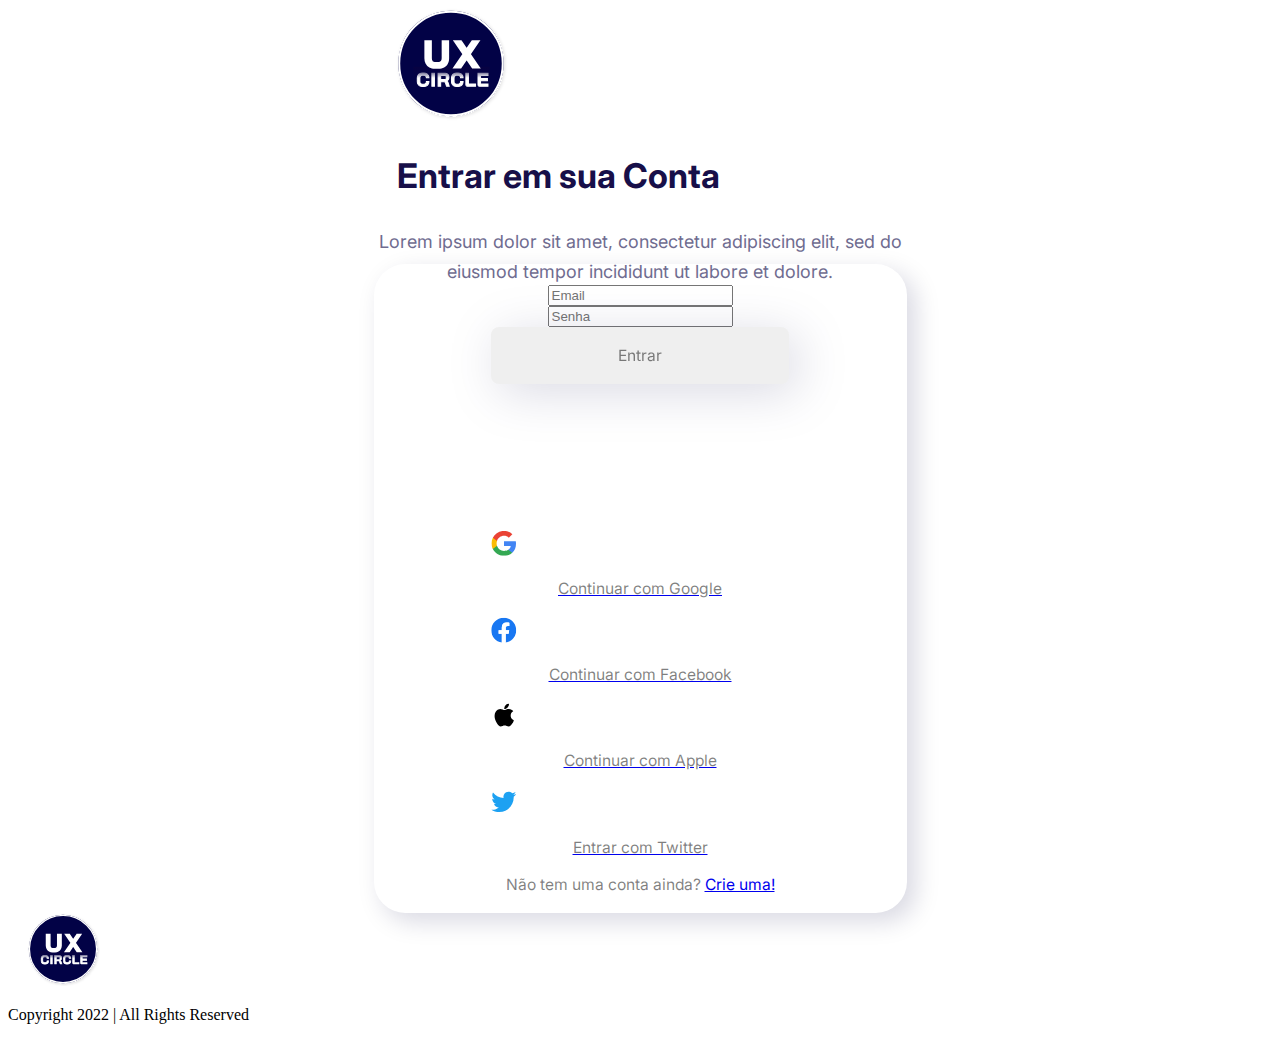
==== commit 54341f06: "dti login page testing validator" ====
--- a/index.html
+++ b/index.html
@@ -4,232 +4,173 @@
     <meta charset="UTF-8">
     <meta http-equiv="X-UA-Compatible" content="IE=edge">
     <meta name="viewport" content="width=device-width, initial-scale=1.0">
-    <title>Document</title>
+    <title>Login Page</title>
     <link rel="stylesheet" href="style.css"/>
+    <style>
+        @import url('https://fonts.googleapis.com/css2?family=Inter:wght@300&display=swap');
+    </style>
 
 </head>
 <body>
-    <section id="home">
-        <div class="blobdown">
-            <svg width="833" height="882" viewBox="0 0 833 882" fill="none" xmlns="http://www.w3.org/2000/svg">
-                <g opacity="0.8">
-                <ellipse cx="433.271" cy="408.947" rx="174.95" ry="165.194" transform="rotate(90 433.271 408.947)" fill="#020246"/>
-                <ellipse cx="274.183" cy="493.178" rx="174.95" ry="165.194" transform="rotate(90 274.183 493.178)" fill="#FFCDE4"/>
-                <g filter="url(#filter0_b_1_1163)">
-                <ellipse cx="416.991" cy="441.423" rx="440.577" ry="416.009" transform="rotate(90 416.991 441.423)" fill="white" fill-opacity="0.79"/>
-                </g>
-                </g>
-                <defs>
-                <filter id="filter0_b_1_1163" x="-147.039" y="-147.175" width="1128.06" height="1177.2" filterUnits="userSpaceOnUse" color-interpolation-filters="sRGB">
-                <feFlood flood-opacity="0" result="BackgroundImageFix"/>
-                <feGaussianBlur in="BackgroundImage" stdDeviation="74.0107"/>
-                <feComposite in2="SourceAlpha" operator="in" result="effect1_backgroundBlur_1_1163"/>
-                <feBlend mode="normal" in="SourceGraphic" in2="effect1_backgroundBlur_1_1163" result="shape"/>
-                </filter>
-                </defs>
-            </svg>
+    <section id="container">
+        <div class="wrapper">
+            <div class="logo">
+                <div class="content">
+                    <svg width="168" height="113" viewBox="0 0 168 113" fill="none" xmlns="http://www.w3.org/2000/svg">
+                        <g filter="url(#filter0_d_9_10167)">
+                        <circle cx="83.9762" cy="55.4012" r="52.7323" fill="#020246"/>
+                        <circle cx="83.9762" cy="55.4012" r="51.7435" stroke="white" stroke-width="1.97746"/>
+                        </g>
+                        <path d="M55.1226 78.4911C54.1611 78.4911 53.312 78.2851 52.5753 77.8731C51.8511 77.461 51.2892 76.8804 50.8896 76.1312C50.4901 75.3695 50.2903 74.4954 50.2903 73.509V70.0627C50.2903 69.0763 50.4901 68.2084 50.8896 67.4593C51.3017 66.6976 51.8761 66.1107 52.6128 65.6986C53.362 65.2866 54.2236 65.0806 55.1975 65.0806H57.1829C58.1194 65.0806 58.9435 65.2803 59.6552 65.6799C60.367 66.0795 60.9164 66.6414 61.3035 67.3656C61.703 68.0773 61.9028 68.9077 61.9028 69.8567H59.3556C59.3556 69.1075 59.1558 68.5081 58.7562 68.0586C58.3566 67.5966 57.8322 67.3656 57.1829 67.3656H55.1975C54.4983 67.3656 53.9364 67.6278 53.5118 68.1523C53.0873 68.6642 52.875 69.3385 52.875 70.1751V73.3966C52.875 74.2332 53.081 74.9137 53.4931 75.4382C53.9052 75.9501 54.4483 76.2061 55.1226 76.2061H57.1454C57.8072 76.2061 58.3441 75.9501 58.7562 75.4382C59.1807 74.9262 59.393 74.252 59.393 73.4154H61.9403C61.9403 74.4268 61.7405 75.3196 61.3409 76.0937C60.9413 76.8554 60.3795 77.4485 59.6552 77.8731C58.931 78.2851 58.0944 78.4911 57.1454 78.4911H55.1226ZM64.8711 65.2304H67.4558V78.3413H64.8711V65.2304ZM71.0936 65.2304H78.0611C79.1974 65.2304 80.1089 65.5363 80.7957 66.1482C81.4949 66.76 81.8446 67.5654 81.8446 68.5643V69.8754C81.8446 70.5247 81.6573 71.0928 81.2827 71.5798C80.9206 72.0543 80.3899 72.4164 79.6906 72.6662V72.7036C80.0902 72.9658 80.3899 73.2655 80.5897 73.6027C80.8019 73.9398 81.008 74.408 81.2078 75.0074L82.2566 78.3413H79.5783L78.5856 75.2321C78.4232 74.6952 78.1985 74.2957 77.9113 74.0334C77.6241 73.7712 77.2682 73.6401 76.8437 73.6401H73.6783V78.3413H71.0936V65.2304ZM77.5742 71.4113C78.0986 71.4113 78.5107 71.2739 78.8103 70.9992C79.11 70.712 79.2598 70.3437 79.2598 69.8941V68.6767C79.2598 68.3146 79.1475 68.0274 78.9227 67.8151C78.698 67.5904 78.3983 67.478 78.0237 67.478H73.6783V71.4113H77.5742ZM89.2958 78.4911C88.3344 78.4911 87.4853 78.2851 86.7486 77.8731C86.0244 77.461 85.4625 76.8804 85.0629 76.1312C84.6633 75.3695 84.4635 74.4954 84.4635 73.509V70.0627C84.4635 69.0763 84.6633 68.2084 85.0629 67.4593C85.4749 66.6976 86.0493 66.1107 86.786 65.6986C87.5352 65.2866 88.3968 65.0806 89.3708 65.0806H91.3561C92.2926 65.0806 93.1167 65.2803 93.8285 65.6799C94.5402 66.0795 95.0896 66.6414 95.4767 67.3656C95.8763 68.0773 96.0761 68.9077 96.0761 69.8567H93.5288C93.5288 69.1075 93.329 68.5081 92.9294 68.0586C92.5299 67.5966 92.0054 67.3656 91.3561 67.3656H89.3708C88.6715 67.3656 88.1096 67.6278 87.6851 68.1523C87.2605 68.6642 87.0483 69.3385 87.0483 70.1751V73.3966C87.0483 74.2332 87.2543 74.9137 87.6663 75.4382C88.0784 75.9501 88.6216 76.2061 89.2958 76.2061H91.3187C91.9805 76.2061 92.5174 75.9501 92.9294 75.4382C93.354 74.9262 93.5663 74.252 93.5663 73.4154H96.1135C96.1135 74.4268 95.9137 75.3196 95.5142 76.0937C95.1146 76.8554 94.5527 77.4485 93.8285 77.8731C93.1043 78.2851 92.2676 78.4911 91.3187 78.4911H89.2958ZM100.674 78.3413C100.124 78.3413 99.6811 78.1852 99.344 77.8731C99.0193 77.5484 98.857 77.1239 98.857 76.5994V65.2304H101.442V76.0937H108.559V78.3413H100.674ZM112.809 78.3413C112.272 78.3413 111.835 78.179 111.498 77.8543C111.16 77.5297 110.992 77.1051 110.992 76.5807V65.2304H120.994V67.478H113.577V70.5122H120.432V72.7598H113.577V76.0937H120.994V78.3413H112.809Z" fill="white"/>
+                        <path d="M52.5753 77.8731L52.3275 78.3087L52.3307 78.3105L52.5753 77.8731ZM50.8896 76.1312L50.4458 76.364L50.4474 76.367L50.8896 76.1312ZM50.8896 67.4593L50.4488 67.2208L50.4474 67.2234L50.8896 67.4593ZM52.6128 65.6986L52.3713 65.2595L52.3681 65.2612L52.6128 65.6986ZM59.6552 65.6799L59.9006 65.2429L59.9006 65.2429L59.6552 65.6799ZM61.3035 67.3656L60.8614 67.6019L60.8664 67.6109L61.3035 67.3656ZM61.9028 69.8567V70.3579H62.404V69.8567H61.9028ZM59.3556 69.8567H58.8544V70.3579H59.3556V69.8567ZM58.7562 68.0586L58.3771 68.3865L58.3816 68.3916L58.7562 68.0586ZM53.5118 68.1523L53.8976 68.4722L53.9014 68.4676L53.5118 68.1523ZM53.4931 75.4382L53.099 75.7478L53.1027 75.7524L53.4931 75.4382ZM58.7562 75.4382L58.3704 75.1182L58.3658 75.1239L58.7562 75.4382ZM59.393 73.4154V72.9142H58.8918V73.4154H59.393ZM61.9403 73.4154H62.4415V72.9142H61.9403V73.4154ZM61.3409 76.0937L61.7847 76.3266L61.7863 76.3236L61.3409 76.0937ZM59.6552 77.8731L59.9031 78.3087L59.9087 78.3054L59.6552 77.8731ZM55.1226 77.99C54.2347 77.99 53.4721 77.8004 52.82 77.4357L52.3307 78.3105C53.152 78.7699 54.0876 78.9923 55.1226 78.9923V77.99ZM52.8232 77.4375C52.183 77.0732 51.6877 76.5626 51.3319 75.8953L50.4474 76.367C50.8907 77.1982 51.5193 77.8488 52.3275 78.3087L52.8232 77.4375ZM51.3335 75.8984C50.9768 75.2184 50.7915 74.4263 50.7915 73.509H49.7891C49.7891 74.5646 50.0034 75.5206 50.4458 76.364L51.3335 75.8984ZM50.7915 73.509V70.0627H49.7891V73.509H50.7915ZM50.7915 70.0627C50.7915 69.1452 50.9768 68.3608 51.3319 67.6951L50.4474 67.2234C50.0033 68.0561 49.7891 69.0074 49.7891 70.0627H50.7915ZM51.3305 67.6977C51.6985 67.0173 52.2059 66.5005 52.8575 66.1361L52.3681 65.2612C51.5463 65.7209 50.9049 66.3778 50.4488 67.2208L51.3305 67.6977ZM52.8543 66.1378C53.5198 65.7718 54.2961 65.5817 55.1975 65.5817V64.5794C54.151 64.5794 53.2042 64.8014 52.3713 65.2595L52.8543 66.1378ZM55.1975 65.5817H57.1829V64.5794H55.1975V65.5817ZM57.1829 65.5817C58.0463 65.5817 58.7835 65.7653 59.4099 66.1169L59.9006 65.2429C59.1035 64.7954 58.1925 64.5794 57.1829 64.5794V65.5817ZM59.4099 66.1169C60.0377 66.4694 60.5191 66.9614 60.8615 67.6018L61.7455 67.1294C61.3136 66.3214 60.6962 65.6896 59.9006 65.2429L59.4099 66.1169ZM60.8664 67.6109C61.2175 68.2364 61.4016 68.9795 61.4016 69.8567H62.404C62.404 68.8359 62.1885 67.9183 61.7405 67.1203L60.8664 67.6109ZM61.9028 69.3555H59.3556V70.3579H61.9028V69.3555ZM59.8567 69.8567C59.8567 69.0161 59.6306 68.2879 59.1308 67.7256L58.3816 68.3916C58.681 68.7284 58.8544 69.1989 58.8544 69.8567H59.8567ZM59.1353 67.7308C58.6339 67.151 57.9673 66.8644 57.1829 66.8644V67.8668C57.6971 67.8668 58.0794 68.0422 58.3771 68.3865L59.1353 67.7308ZM57.1829 66.8644H55.1975V67.8668H57.1829V66.8644ZM55.1975 66.8644C54.3534 66.8644 53.6459 67.1901 53.1223 67.8369L53.9014 68.4676C54.2268 68.0656 54.6431 67.8668 55.1975 67.8668V66.8644ZM53.126 67.8323C52.6093 68.4554 52.3738 69.2526 52.3738 70.1751H53.3762C53.3762 69.4244 53.5653 68.873 53.8976 68.4722L53.126 67.8323ZM52.3738 70.1751V73.3966H53.3762V70.1751H52.3738ZM52.3738 73.3966C52.3738 74.3164 52.6015 75.1146 53.099 75.7478L53.8872 75.1285C53.5606 74.7129 53.3762 74.1501 53.3762 73.3966H52.3738ZM53.1027 75.7524C53.6127 76.3861 54.3012 76.7073 55.1226 76.7073V75.7049C54.5955 75.7049 54.1976 75.5142 53.8835 75.1239L53.1027 75.7524ZM55.1226 76.7073H57.1454V75.7049H55.1226V76.7073ZM57.1454 76.7073C57.9577 76.7073 58.6387 76.3835 59.1466 75.7524L58.3658 75.1239C58.0496 75.5167 57.6567 75.7049 57.1454 75.7049V76.7073ZM59.142 75.7581C59.6587 75.135 59.8942 74.3379 59.8942 73.4154H58.8918C58.8918 74.166 58.7028 74.7175 58.3704 75.1183L59.142 75.7581ZM59.393 73.9165H61.9403V72.9142H59.393V73.9165ZM61.4391 73.4154C61.4391 74.3597 61.253 75.1714 60.8956 75.8639L61.7863 76.3236C62.228 75.4677 62.4415 74.4938 62.4415 73.4154H61.4391ZM60.8971 75.8609C60.5399 76.5417 60.0431 77.0648 59.4018 77.4407L59.9087 78.3054C60.7158 77.8323 61.3428 77.1691 61.7847 76.3265L60.8971 75.8609ZM59.4074 77.4375C58.7687 77.8009 58.0198 77.99 57.1454 77.99V78.9923C58.1691 78.9923 59.0933 78.7694 59.9031 78.3087L59.4074 77.4375ZM57.1454 77.99H55.1226V78.9923H57.1454V77.99ZM64.8711 65.2304V64.7292H64.3699V65.2304H64.8711ZM67.4558 65.2304H67.957V64.7292H67.4558V65.2304ZM67.4558 78.3413V78.8425H67.957V78.3413H67.4558ZM64.8711 78.3413H64.3699V78.8425H64.8711V78.3413ZM64.8711 65.7316H67.4558V64.7292H64.8711V65.7316ZM66.9546 65.2304V78.3413H67.957V65.2304H66.9546ZM67.4558 77.8401H64.8711V78.8425H67.4558V77.8401ZM65.3722 78.3413V65.2304H64.3699V78.3413H65.3722ZM71.0936 65.2304V64.7292H70.5924V65.2304H71.0936ZM80.7957 66.1482L80.4623 66.5224L80.4657 66.5253L80.7957 66.1482ZM81.2827 71.5798L80.8854 71.2742L80.8843 71.2758L81.2827 71.5798ZM79.6906 72.6662L79.5221 72.1942L79.1895 72.313V72.6662H79.6906ZM79.6906 72.7036H79.1895V72.9742L79.4157 73.1226L79.6906 72.7036ZM80.5897 73.6027L80.1584 73.8582L80.1656 73.8697L80.5897 73.6027ZM81.2078 75.0074L81.6859 74.857L81.6832 74.8489L81.2078 75.0074ZM82.2566 78.3413V78.8425H82.9397L82.7347 78.1909L82.2566 78.3413ZM79.5783 78.3413L79.1008 78.4937L79.2122 78.8425H79.5783V78.3413ZM78.5856 75.2321L78.1058 75.3772L78.1081 75.3846L78.5856 75.2321ZM77.9113 74.0334L77.5734 74.4036L77.5734 74.4036L77.9113 74.0334ZM73.6783 73.6401V73.1389H73.1772V73.6401H73.6783ZM73.6783 78.3413V78.8425H74.1795V78.3413H73.6783ZM71.0936 78.3413H70.5924V78.8425H71.0936V78.3413ZM78.8103 70.9992L79.1491 71.3687L79.1571 71.361L78.8103 70.9992ZM78.9227 67.8151L78.5683 68.1695L78.5734 68.1746L78.5786 68.1795L78.9227 67.8151ZM73.6783 67.478V66.9768H73.1772V67.478H73.6783ZM73.6783 71.4113H73.1772V71.9124H73.6783V71.4113ZM71.0936 65.7316H78.0611V64.7292H71.0936V65.7316ZM78.0611 65.7316C79.1046 65.7316 79.8876 66.0104 80.4623 66.5224L81.1291 65.7739C80.3303 65.0623 79.2902 64.7292 78.0611 64.7292V65.7316ZM80.4657 66.5253C81.0472 67.0342 81.3434 67.6976 81.3434 68.5643H82.3458C82.3458 67.4331 81.9426 66.4858 81.1257 65.771L80.4657 66.5253ZM81.3434 68.5643V69.8754H82.3458V68.5643H81.3434ZM81.3434 69.8754C81.3434 70.4209 81.1886 70.8801 80.8854 71.2742L81.6799 71.8854C82.1259 71.3056 82.3458 70.6285 82.3458 69.8754H81.3434ZM80.8843 71.2758C80.5938 71.6564 80.1524 71.9691 79.5221 72.1942L79.8592 73.1381C80.6274 72.8638 81.2473 72.4522 81.6811 71.8839L80.8843 71.2758ZM79.1895 72.6662V72.7036H80.1918V72.6662H79.1895ZM79.4157 73.1226C79.7652 73.352 80.0053 73.5995 80.1585 73.8582L81.0208 73.3471C80.7745 72.9315 80.4152 72.5797 79.9656 72.2846L79.4157 73.1226ZM80.1656 73.8697C80.3477 74.159 80.5387 74.5852 80.7323 75.1659L81.6832 74.8489C81.4772 74.2309 81.2561 73.7205 81.0138 73.3356L80.1656 73.8697ZM80.7297 75.1578L81.7786 78.4917L82.7347 78.1909L81.6858 74.857L80.7297 75.1578ZM82.2566 77.8401H79.5783V78.8425H82.2566V77.8401ZM80.0557 78.1889L79.063 75.0797L78.1081 75.3846L79.1008 78.4937L80.0557 78.1889ZM79.0653 75.0871C78.8877 74.4998 78.6263 74.0076 78.2492 73.6633L77.5734 74.4036C77.7707 74.5837 77.9588 74.8907 78.1058 75.3772L79.0653 75.0871ZM78.2492 73.6633C77.8609 73.3088 77.3808 73.1389 76.8437 73.1389V74.1413C77.1556 74.1413 77.3873 74.2337 77.5734 74.4036L78.2492 73.6633ZM76.8437 73.1389H73.6783V74.1413H76.8437V73.1389ZM73.1772 73.6401V78.3413H74.1795V73.6401H73.1772ZM73.6783 77.8401H71.0936V78.8425H73.6783V77.8401ZM71.5948 78.3413V65.2304H70.5924V78.3413H71.5948ZM77.5742 71.9124C78.1865 71.9124 78.7325 71.7504 79.149 71.3686L78.4717 70.6298C78.2888 70.7974 78.0107 70.9101 77.5742 70.9101V71.9124ZM79.1571 71.361C79.5642 70.9709 79.761 70.4677 79.761 69.8941H78.7587C78.7587 70.2196 78.6559 70.4531 78.4636 70.6374L79.1571 71.361ZM79.761 69.8941V68.6767H78.7587V69.8941H79.761ZM79.761 68.6767C79.761 68.2024 79.6091 67.774 79.2668 67.4508L78.5786 68.1795C78.6858 68.2808 78.7587 68.4268 78.7587 68.6767H79.761ZM79.2771 67.4607C78.9417 67.1253 78.5057 66.9768 78.0237 66.9768V67.9792C78.2909 67.9792 78.4542 68.0554 78.5683 68.1695L79.2771 67.4607ZM78.0237 66.9768H73.6783V67.9792H78.0237V66.9768ZM73.1772 67.478V71.4113H74.1795V67.478H73.1772ZM73.6783 71.9124H77.5742V70.9101H73.6783V71.9124ZM86.7486 77.8731L86.5007 78.3087L86.5039 78.3105L86.7486 77.8731ZM85.0629 76.1312L84.6191 76.364L84.6207 76.367L85.0629 76.1312ZM85.0629 67.4593L84.6221 67.2208L84.6207 67.2234L85.0629 67.4593ZM86.786 65.6986L86.5445 65.2595L86.5414 65.2612L86.786 65.6986ZM93.8285 65.6799L94.0738 65.2429L94.0738 65.2429L93.8285 65.6799ZM95.4767 67.3656L95.0346 67.6019L95.0397 67.6109L95.4767 67.3656ZM96.0761 69.8567V70.3579H96.5772V69.8567H96.0761ZM93.5288 69.8567H93.0276V70.3579H93.5288V69.8567ZM92.9294 68.0586L92.5503 68.3865L92.5549 68.3916L92.9294 68.0586ZM87.6851 68.1523L88.0709 68.4722L88.0746 68.4676L87.6851 68.1523ZM87.6663 75.4382L87.2722 75.7478L87.2759 75.7524L87.6663 75.4382ZM92.9294 75.4382L92.5436 75.1182L92.539 75.1239L92.9294 75.4382ZM93.5663 73.4154V72.9142H93.0651V73.4154H93.5663ZM96.1135 73.4154H96.6147V72.9142H96.1135V73.4154ZM95.5142 76.0937L95.958 76.3266L95.9595 76.3236L95.5142 76.0937ZM93.8285 77.8731L94.0763 78.3087L94.0819 78.3054L93.8285 77.8731ZM89.2958 77.99C88.408 77.99 87.6453 77.8004 86.9932 77.4357L86.5039 78.3105C87.3253 78.7699 88.2608 78.9923 89.2958 78.9923V77.99ZM86.9964 77.4375C86.3562 77.0732 85.861 76.5626 85.5051 75.8953L84.6207 76.367C85.0639 77.1982 85.6925 77.8488 86.5007 78.3087L86.9964 77.4375ZM85.5067 75.8984C85.15 75.2184 84.9647 74.4263 84.9647 73.509H83.9624C83.9624 74.5646 84.1766 75.5206 84.6191 76.364L85.5067 75.8984ZM84.9647 73.509V70.0627H83.9624V73.509H84.9647ZM84.9647 70.0627C84.9647 69.1452 85.1501 68.3608 85.5051 67.6951L84.6207 67.2234C84.1766 68.0561 83.9624 69.0074 83.9624 70.0627H84.9647ZM85.5037 67.6977C85.8718 67.0173 86.3791 66.5005 87.0307 66.1361L86.5414 65.2612C85.7195 65.7209 85.0781 66.3778 84.6221 67.2208L85.5037 67.6977ZM87.0276 66.1378C87.693 65.7718 88.4694 65.5817 89.3708 65.5817V64.5794C88.3243 64.5794 87.3775 64.8014 86.5445 65.2595L87.0276 66.1378ZM89.3708 65.5817H91.3561V64.5794H89.3708V65.5817ZM91.3561 65.5817C92.2195 65.5817 92.9568 65.7653 93.5831 66.1169L94.0738 65.2429C93.2767 64.7954 92.3657 64.5794 91.3561 64.5794V65.5817ZM93.5831 66.1169C94.211 66.4694 94.6924 66.9614 95.0347 67.6018L95.9187 67.1294C95.4869 66.3214 94.8694 65.6896 94.0738 65.2429L93.5831 66.1169ZM95.0397 67.6109C95.3908 68.2364 95.5749 68.9795 95.5749 69.8567H96.5772C96.5772 68.8359 96.3618 67.9183 95.9137 67.1203L95.0397 67.6109ZM96.0761 69.3555H93.5288V70.3579H96.0761V69.3555ZM94.03 69.8567C94.03 69.0161 93.8038 68.2879 93.304 67.7256L92.5549 68.3916C92.8542 68.7284 93.0276 69.1989 93.0276 69.8567H94.03ZM93.3085 67.7308C92.8071 67.151 92.1405 66.8644 91.3561 66.8644V67.8668C91.8703 67.8668 92.2526 68.0422 92.5504 68.3865L93.3085 67.7308ZM91.3561 66.8644H89.3708V67.8668H91.3561V66.8644ZM89.3708 66.8644C88.5266 66.8644 87.8192 67.1901 87.2955 67.8369L88.0746 68.4676C88.4001 68.0656 88.8164 67.8668 89.3708 67.8668V66.8644ZM87.2993 67.8323C86.7826 68.4554 86.5471 69.2526 86.5471 70.1751H87.5494C87.5494 69.4244 87.7385 68.873 88.0709 68.4722L87.2993 67.8323ZM86.5471 70.1751V73.3966H87.5494V70.1751H86.5471ZM86.5471 73.3966C86.5471 74.3164 86.7747 75.1146 87.2723 75.7478L88.0604 75.1285C87.7338 74.7129 87.5494 74.1501 87.5494 73.3966H86.5471ZM87.2759 75.7524C87.7859 76.3861 88.4744 76.7073 89.2958 76.7073V75.7049C88.7687 75.7049 88.3709 75.5142 88.0568 75.1239L87.2759 75.7524ZM89.2958 76.7073H91.3187V75.7049H89.2958V76.7073ZM91.3187 76.7073C92.1309 76.7073 92.8119 76.3835 93.3199 75.7524L92.539 75.1239C92.2229 75.5167 91.83 75.7049 91.3187 75.7049V76.7073ZM93.3152 75.7581C93.8319 75.135 94.0674 74.3379 94.0674 73.4154H93.0651C93.0651 74.166 92.876 74.7175 92.5437 75.1183L93.3152 75.7581ZM93.5663 73.9165H96.1135V72.9142H93.5663V73.9165ZM95.6123 73.4154C95.6123 74.3597 95.4262 75.1714 95.0688 75.8639L95.9595 76.3236C96.4013 75.4677 96.6147 74.4938 96.6147 73.4154H95.6123ZM95.0703 75.8609C94.7132 76.5417 94.2163 77.0648 93.575 77.4407L94.0819 78.3054C94.8891 77.8323 95.516 77.1691 95.958 76.3265L95.0703 75.8609ZM93.5806 77.4375C92.9419 77.8009 92.193 77.99 91.3187 77.99V78.9923C92.3423 78.9923 93.2666 78.7694 94.0763 78.3087L93.5806 77.4375ZM91.3187 77.99H89.2958V78.9923H91.3187V77.99ZM99.344 77.8731L98.9896 78.2274L98.9964 78.2343L99.0035 78.2408L99.344 77.8731ZM98.857 65.2304V64.7292H98.3558V65.2304H98.857ZM101.442 65.2304H101.943V64.7292H101.442V65.2304ZM101.442 76.0937H100.941V76.5949H101.442V76.0937ZM108.559 76.0937H109.06V75.5925H108.559V76.0937ZM108.559 78.3413V78.8425H109.06V78.3413H108.559ZM100.674 77.8401C100.224 77.8401 99.9114 77.7154 99.6845 77.5053L99.0035 78.2408C99.4508 78.655 100.024 78.8425 100.674 78.8425V77.8401ZM99.6984 77.5187C99.4813 77.3016 99.3582 77.0115 99.3582 76.5994H98.3558C98.3558 77.2362 98.5574 77.7952 98.9896 78.2274L99.6984 77.5187ZM99.3582 76.5994V65.2304H98.3558V76.5994H99.3582ZM98.857 65.7316H101.442V64.7292H98.857V65.7316ZM100.941 65.2304V76.0937H101.943V65.2304H100.941ZM101.442 76.5949H108.559V75.5925H101.442V76.5949ZM108.058 76.0937V78.3413H109.06V76.0937H108.058ZM108.559 77.8401H100.674V78.8425H108.559V77.8401ZM111.498 77.8543L111.15 78.2153L111.15 78.2153L111.498 77.8543ZM110.992 65.2304V64.7292H110.491V65.2304H110.992ZM120.994 65.2304H121.495V64.7292H120.994V65.2304ZM120.994 67.478V67.9792H121.495V67.478H120.994ZM113.577 67.478V66.9768H113.075V67.478H113.577ZM113.577 70.5122H113.075V71.0134H113.577V70.5122ZM120.432 70.5122H120.933V70.011H120.432V70.5122ZM120.432 72.7598V73.261H120.933V72.7598H120.432ZM113.577 72.7598V72.2586H113.075V72.7598H113.577ZM113.577 76.0937H113.075V76.5949H113.577V76.0937ZM120.994 76.0937H121.495V75.5925H120.994V76.0937ZM120.994 78.3413V78.8425H121.495V78.3413H120.994ZM112.809 77.8401C112.381 77.8401 112.075 77.7147 111.845 77.4933L111.15 78.2153C111.594 78.6433 112.163 78.8425 112.809 78.8425V77.8401ZM111.845 77.4933C111.619 77.275 111.493 76.987 111.493 76.5807H110.491C110.491 77.2233 110.702 77.7844 111.15 78.2153L111.845 77.4933ZM111.493 76.5807V65.2304H110.491V76.5807H111.493ZM110.992 65.7316H120.994V64.7292H110.992V65.7316ZM120.492 65.2304V67.478H121.495V65.2304H120.492ZM120.994 66.9768H113.577V67.9792H120.994V66.9768ZM113.075 67.478V70.5122H114.078V67.478H113.075ZM113.577 71.0134H120.432V70.011H113.577V71.0134ZM119.931 70.5122V72.7598H120.933V70.5122H119.931ZM120.432 72.2586H113.577V73.261H120.432V72.2586ZM113.075 72.7598V76.0937H114.078V72.7598H113.075ZM113.577 76.5949H120.994V75.5925H113.577V76.5949ZM120.492 76.0937V78.3413H121.495V76.0937H120.492ZM120.994 77.8401H112.809V78.8425H120.994V77.8401Z" fill="white"/>
+                        <rect x="46.4343" y="58.8179" width="76.1433" height="13.9716" fill="url(#paint0_linear_9_10167)"/>
+                        <path d="M67.756 59.6341C65.9261 59.6341 64.3188 59.2509 62.9341 58.4843C61.5493 57.693 60.4736 56.5926 59.7071 55.1831C58.9405 53.7736 58.5572 52.1416 58.5572 50.287V33.373H63.6759V50.1386C63.6759 51.6223 64.0468 52.8216 64.7887 53.7365C65.5552 54.6514 66.5443 55.1089 67.756 55.1089H71.6878C72.9242 55.1089 73.9257 54.6514 74.6922 53.7365C75.4588 52.8216 75.8421 51.6223 75.8421 50.1386V33.373H80.9608V50.287C80.9608 52.1416 80.5775 53.7736 79.8109 55.1831C79.0443 56.5926 77.9563 57.693 76.5468 58.4843C75.1373 59.2509 73.5176 59.6341 71.6878 59.6341H67.756ZM96.7147 46.0956L88.0352 33.373H93.8586L99.645 41.9042L105.431 33.373H111.218L102.538 46.0956L111.589 59.3374H105.765L99.645 50.287L93.4877 59.3374H87.6643L96.7147 46.0956Z" fill="white"/>
+                        <path d="M62.9341 58.4843L62.3493 59.5076L62.3562 59.5116L62.3632 59.5154L62.9341 58.4843ZM59.7071 55.1831L58.6717 55.7462L58.6717 55.7462L59.7071 55.1831ZM58.5572 33.373V32.1944H57.3786V33.373H58.5572ZM63.6759 33.373H64.8545V32.1944H63.6759V33.373ZM64.7887 53.7365L63.8732 54.4788L63.8791 54.4862L63.8852 54.4934L64.7887 53.7365ZM74.6922 53.7365L73.7888 52.9796L74.6922 53.7365ZM75.8421 33.373V32.1944H74.6635V33.373H75.8421ZM80.9608 33.373H82.1394V32.1944H80.9608V33.373ZM79.8109 55.1831L80.8463 55.7462L80.8463 55.7462L79.8109 55.1831ZM76.5468 58.4843L77.1099 59.5197L77.1169 59.5159L77.1238 59.512L76.5468 58.4843ZM67.756 58.4555C66.0944 58.4555 64.6893 58.1088 63.5049 57.4531L62.3632 59.5154C63.9483 60.3929 65.7579 60.8128 67.756 60.8128V58.4555ZM63.5188 57.461C62.3253 56.7789 61.4051 55.8384 60.7425 54.62L58.6717 55.7462C59.5421 57.3468 60.7733 58.607 62.3493 59.5076L63.5188 57.461ZM60.7425 54.62C60.0836 53.4086 59.7358 51.9757 59.7358 50.287H57.3786C57.3786 52.3074 57.7974 54.1387 58.6717 55.7462L60.7425 54.62ZM59.7358 50.287V33.373H57.3786V50.287H59.7358ZM58.5572 34.5516H63.6759V32.1944H58.5572V34.5516ZM62.4973 33.373V50.1386H64.8545V33.373H62.4973ZM62.4973 50.1386C62.4973 51.8208 62.9208 53.3043 63.8732 54.4788L65.7042 52.9942C65.1728 52.3389 64.8545 51.4237 64.8545 50.1386H62.4973ZM63.8852 54.4934C64.8796 55.6803 66.2017 56.2875 67.756 56.2875V53.9303C66.8869 53.9303 66.2308 53.6226 65.6921 52.9796L63.8852 54.4934ZM67.756 56.2875H71.6878V53.9303H67.756V56.2875ZM71.6878 56.2875C73.2585 56.2875 74.5961 55.6865 75.5957 54.4934L73.7888 52.9796C73.2552 53.6164 72.5898 53.9303 71.6878 53.9303V56.2875ZM75.5957 54.4934C76.58 53.3186 77.0207 51.8297 77.0207 50.1386H74.6635C74.6635 51.4148 74.3376 52.3245 73.7888 52.9796L75.5957 54.4934ZM77.0207 50.1386V33.373H74.6635V50.1386H77.0207ZM75.8421 34.5516H80.9608V32.1944H75.8421V34.5516ZM79.7822 33.373V50.287H82.1394V33.373H79.7822ZM79.7822 50.287C79.7822 51.9757 79.4344 53.4086 78.7755 54.62L80.8463 55.7462C81.7206 54.1387 82.1394 52.3074 82.1394 50.287H79.7822ZM78.7755 54.62C78.1158 55.833 77.1874 56.773 75.9698 57.4566L77.1238 59.512C78.7253 58.613 79.9729 57.3522 80.8463 55.7462L78.7755 54.62ZM75.9837 57.4489C74.77 58.109 73.3489 58.4555 71.6878 58.4555V60.8128C73.6864 60.8128 75.5046 60.3927 77.1099 59.5197L75.9837 57.4489ZM71.6878 58.4555H67.756V60.8128H71.6878V58.4555ZM96.7147 46.0956L97.6878 46.7606L98.1419 46.0962L97.6883 45.4313L96.7147 46.0956ZM88.0352 33.373V32.1944H85.8044L87.0616 34.0372L88.0352 33.373ZM93.8586 33.373L94.8341 32.7114L94.4834 32.1944H93.8586V33.373ZM99.645 41.9042L98.6696 42.5658L99.645 44.0039L100.62 42.5658L99.645 41.9042ZM105.431 33.373V32.1944H104.807L104.456 32.7114L105.431 33.373ZM111.218 33.373L112.191 34.0372L113.449 32.1944H111.218V33.373ZM102.538 46.0956L101.565 45.4313L101.111 46.0962L101.565 46.7606L102.538 46.0956ZM111.589 59.3374V60.516H113.822L112.562 58.6723L111.589 59.3374ZM105.765 59.3374L104.789 59.9976L105.139 60.516H105.765V59.3374ZM99.645 50.287L100.621 49.6267L99.6479 48.1873L98.6705 49.624L99.645 50.287ZM93.4877 59.3374V60.516H94.1114L94.4622 60.0004L93.4877 59.3374ZM87.6643 59.3374L86.6912 58.6723L85.4311 60.516H87.6643V59.3374ZM97.6883 45.4313L89.0088 32.7088L87.0616 34.0372L95.7411 46.7598L97.6883 45.4313ZM88.0352 34.5516H93.8586V32.1944H88.0352V34.5516ZM92.8832 34.0346L98.6696 42.5658L100.62 41.2426L94.8341 32.7114L92.8832 34.0346ZM100.62 42.5658L106.407 34.0346L104.456 32.7114L98.6696 41.2426L100.62 42.5658ZM105.431 34.5516H111.218V32.1944H105.431V34.5516ZM110.244 32.7088L101.565 45.4313L103.512 46.7598L112.191 34.0372L110.244 32.7088ZM101.565 46.7606L110.616 60.0025L112.562 58.6723L103.511 45.4305L101.565 46.7606ZM111.589 58.1588H105.765V60.516H111.589V58.1588ZM106.742 58.6772L100.621 49.6267L98.6686 50.9472L104.789 59.9976L106.742 58.6772ZM98.6705 49.624L92.5132 58.6744L94.4622 60.0004L100.619 50.9499L98.6705 49.624ZM93.4877 58.1588H87.6643V60.516H93.4877V58.1588ZM88.6373 60.0025L97.6878 46.7606L95.7417 45.4305L86.6912 58.6723L88.6373 60.0025Z" fill="white"/>
+                        <defs>
+                        <filter id="filter0_d_9_10167" x="28.6073" y="0.0323316" width="112.32" height="112.32" filterUnits="userSpaceOnUse" color-interpolation-filters="sRGB">
+                        <feFlood flood-opacity="0" result="BackgroundImageFix"/>
+                        <feColorMatrix in="SourceAlpha" type="matrix" values="0 0 0 0 0 0 0 0 0 0 0 0 0 0 0 0 0 0 127 0" result="hardAlpha"/>
+                        <feOffset dx="0.790984" dy="0.790984"/>
+                        <feGaussianBlur stdDeviation="1.7138"/>
+                        <feComposite in2="hardAlpha" operator="out"/>
+                        <feColorMatrix type="matrix" values="0 0 0 0 0.898039 0 0 0 0 0.898039 0 0 0 0 0.898039 0 0 0 1 0"/>
+                        <feBlend mode="normal" in2="BackgroundImageFix" result="effect1_dropShadow_9_10167"/>
+                        <feBlend mode="normal" in="SourceGraphic" in2="effect1_dropShadow_9_10167" result="shape"/>
+                        </filter>
+                        <linearGradient id="paint0_linear_9_10167" x1="84.5677" y1="59.4216" x2="84.6498" y2="75.4932" gradientUnits="userSpaceOnUse">
+                        <stop stop-color="#070242"/>
+                        <stop offset="0.652305" stop-color="#070242" stop-opacity="0"/>
+                        </linearGradient>
+                        </defs>
+                    </svg>
+                        
+                    <h2 id="">Entrar em sua Conta</h2>
+                    <p>
+                        Lorem ipsum dolor sit amet, consectetur adipiscing elit, sed do eiusmod tempor incididunt ut labore et dolore.
+                    </p>
+
+                </div>
+            </div>
+            <div class="card">
+                <div class="login">
+                    <form action="main.js" method="post">
+                        <input id="email" class="inputText" placeholder="Email" type="text"/>
+                        <input id="senha" class="inputText" placeholder="Senha" type="password"/>
+                        <button id="confirm" type="button" onClick="autenticacao()">
+                            <div>
+                                <p>Entrar</p>
+                            </div>
+                        </button>
+                    </form>
+                    <p>Esqueceu sua senha?</p>
+                </div>
+                <div class="social-buttons">
+                    <a target="_blank" href="https://www.google.com">
+                        <div class="s-buttons">
+                            <svg width="26" height="26" viewBox="0 0 26 26" fill="none" xmlns="http://www.w3.org/2000/svg">
+                                <g clip-path="url(#clip0_1446_1840)">
+                                <path d="M25.0025 13.6677C25.0025 12.8185 24.9337 11.9648 24.7868 11.1294H13.0042V15.9397H19.7515C19.4715 17.4912 18.5719 18.8636 17.2545 19.7357V22.8569H21.28C23.6439 20.6812 25.0025 17.4682 25.0025 13.6677Z" fill="#4285F4"/>
+                                <path d="M13.0043 25.8725C16.3733 25.8725 19.2146 24.7663 21.2847 22.8568L17.2592 19.7356C16.1393 20.4976 14.6934 20.929 13.0089 20.929C9.74993 20.929 6.98673 18.7304 5.99529 15.7744H1.84131V18.992C3.9619 23.2103 8.28112 25.8725 13.0043 25.8725V25.8725Z" fill="#34A853"/>
+                                <path d="M5.99041 15.7743C5.46715 14.2229 5.46715 12.543 5.99041 10.9915V7.77393H1.84102C0.0692691 11.3037 0.0692691 15.4622 1.84102 18.992L5.99041 15.7743V15.7743Z" fill="#FBBC04"/>
+                                <path d="M13.0043 5.83249C14.7852 5.80495 16.5065 6.47509 17.7963 7.70522L21.3627 4.13877C19.1044 2.01817 16.1071 0.852305 13.0043 0.889025C8.28112 0.889025 3.9619 3.55124 1.84131 7.77407L5.9907 10.9917C6.97755 8.03111 9.74534 5.83249 13.0043 5.83249V5.83249Z" fill="#EA4335"/>
+                                </g>
+                                <defs>
+                                <clipPath id="clip0_1446_1840">
+                                <rect width="24.9835" height="24.9835" fill="white" transform="translate(0.262451 0.888184)"/>
+                                </clipPath>
+                                </defs>
+                            </svg>
+                            <p>Continuar com Google</p>    
+     
+                        </div>
+                    </a>
+                    <a target="_blank" href="https://www.facebook.com">
+                        <div class="s-buttons">
+                            <svg width="26" height="26" viewBox="0 0 26 26" fill="none" xmlns="http://www.w3.org/2000/svg">
+                                <g clip-path="url(#clip0_1446_1847)">
+                                <path d="M25.246 13.1998C25.246 6.30076 19.6532 0.708008 12.7542 0.708008C5.8552 0.708008 0.262451 6.30076 0.262451 13.1998C0.262451 19.4347 4.83049 24.6027 10.8024 25.5398V16.8107H7.63064V13.1998H10.8024V10.4477C10.8024 7.31693 12.6674 5.5876 15.5207 5.5876C16.887 5.5876 18.317 5.83158 18.317 5.83158V8.90573H16.7418C15.1901 8.90573 14.7061 9.86872 14.7061 10.8576V13.1998H18.1706L17.6167 16.8107H14.7061V25.5398C20.678 24.6027 25.246 19.4347 25.246 13.1998Z" fill="#1877F2"/>
+                                <path d="M17.6167 16.8105L18.1705 13.1996H14.706V10.8574C14.706 9.86949 15.1901 8.90553 16.7418 8.90553H18.3169V5.83138C18.3169 5.83138 16.8875 5.5874 15.5207 5.5874C12.6673 5.5874 10.8024 7.31673 10.8024 10.4475V13.1996H7.63062V16.8105H10.8024V25.5396C12.0957 25.7419 13.4127 25.7419 14.706 25.5396V16.8105H17.6167Z" fill="white"/>
+                                </g>
+                                <defs>
+                                <clipPath id="clip0_1446_1847">
+                                <rect width="24.9835" height="24.9835" fill="white" transform="translate(0.262451 0.708008)"/>
+                                </clipPath>
+                                </defs>
+                                </svg>
+                                <p>Continuar com Facebook</p>    
+                        </div>
+                    </a>
+                    <a target="_blank" href="https://www.apple.com">
+                        <div class="s-buttons">
+                            <svg width="26" height="26" viewBox="0 0 26 26" fill="none" xmlns="http://www.w3.org/2000/svg">
+                                <g clip-path="url(#clip0_1446_1852)">
+                                <path d="M22.4591 18.3751C22.1128 19.1752 21.7028 19.9117 21.2278 20.5889C20.5804 21.512 20.0503 22.1509 19.6418 22.5058C19.0084 23.0882 18.3299 23.3864 17.6033 23.4034C17.0817 23.4034 16.4526 23.255 15.7203 22.9539C14.9857 22.6542 14.3105 22.5058 13.6932 22.5058C13.0457 22.5058 12.3514 22.6542 11.6086 22.9539C10.8648 23.255 10.2656 23.4119 9.8074 23.4274C9.11062 23.4571 8.4161 23.1504 7.72286 22.5058C7.28039 22.1198 6.72695 21.4583 6.06396 20.521C5.35262 19.5202 4.7678 18.3596 4.30964 17.0364C3.81897 15.6072 3.573 14.2233 3.573 12.8834C3.573 11.3486 3.90464 10.0249 4.5689 8.91564C5.09096 8.02462 5.78547 7.32176 6.65472 6.80579C7.52396 6.28981 8.46318 6.02687 9.47463 6.01005C10.0281 6.01005 10.7538 6.18124 11.6557 6.51769C12.5551 6.85526 13.1325 7.02645 13.3857 7.02645C13.575 7.02645 14.2165 6.82628 15.304 6.42721C16.3324 6.05713 17.2004 5.90389 17.9115 5.96425C19.8382 6.11975 21.2858 6.8793 22.2485 8.24769C20.5253 9.2918 19.6729 10.7542 19.6898 12.6302C19.7054 14.0915 20.2355 15.3075 21.2773 16.273C21.7495 16.7212 22.2768 17.0675 22.8634 17.3135C22.7362 17.6824 22.6019 18.0358 22.4591 18.3751V18.3751ZM18.0401 0.985994C18.0401 2.13133 17.6217 3.20073 16.7876 4.19056C15.7811 5.36727 14.5637 6.04723 13.2435 5.93994C13.2267 5.80253 13.2169 5.65791 13.2169 5.50595C13.2169 4.40642 13.6956 3.22971 14.5456 2.26759C14.97 1.78046 15.5097 1.37541 16.1642 1.05229C16.8173 0.733999 17.4351 0.557975 18.0161 0.527832C18.033 0.680946 18.0401 0.83407 18.0401 0.985979V0.985994Z" fill="black"/>
+                                </g>
+                                <defs>
+                                <clipPath id="clip0_1446_1852">
+                                <rect width="24.9835" height="24.9835" fill="white" transform="translate(0.762451 0.527344)"/>
+                                </clipPath>
+                                </defs>
+                            </svg>
+                                
+                            <p>Continuar com Apple</p>
+                        </div>
+                    </a>
+                    <a target="_blank" href="https://www.twitter.com">
+                        <div class="s-buttons">
+                            <svg width="26" height="26" viewBox="0 0 26 26" fill="none" xmlns="http://www.w3.org/2000/svg">
+                                <g clip-path="url(#clip0_1446_1856)">
+                                <path d="M8.11927 22.9894C17.5471 22.9894 22.7037 15.1785 22.7037 8.405C22.7037 8.18314 22.7037 7.96229 22.6887 7.74244C23.6918 7.01683 24.5578 6.11839 25.246 5.08918C24.3106 5.50391 23.3181 5.77577 22.3019 5.89565C23.372 5.25513 24.1729 4.24755 24.5554 3.06052C23.5493 3.65764 22.4485 4.07842 21.3006 4.3047C20.5278 3.48293 19.5056 2.93877 18.3924 2.75643C17.2791 2.5741 16.1368 2.76375 15.1422 3.29605C14.1476 3.82834 13.3561 4.6736 12.8903 5.70102C12.4245 6.72844 12.3103 7.88074 12.5653 8.97962C10.5275 8.87739 8.53383 8.34778 6.71388 7.42515C4.89393 6.50252 3.28834 5.2075 2.00131 3.62415C1.34583 4.75257 1.14507 6.08839 1.4399 7.35963C1.73474 8.63087 2.503 9.74195 3.58826 10.4666C2.7725 10.4427 1.9745 10.2227 1.26179 9.82506V9.89002C1.26212 11.0735 1.67178 12.2204 2.42131 13.1362C3.17084 14.052 4.21408 14.6804 5.37408 14.9147C4.61946 15.1205 3.82768 15.1506 3.05961 15.0027C3.38728 16.0211 4.025 16.9116 4.88361 17.5499C5.74223 18.1881 6.77881 18.5421 7.84845 18.5623C6.78569 19.3977 5.56866 20.0153 4.26697 20.3799C2.96529 20.7444 1.6045 20.8488 0.262451 20.6869C2.60657 22.1911 5.33403 22.9891 8.11927 22.9854" fill="#1DA1F2"/>
+                                </g>
+                                <defs>
+                                <clipPath id="clip0_1446_1856">
+                                <rect width="24.9835" height="24.9835" fill="white" transform="translate(0.262451 0.347168)"/>
+                                </clipPath>
+                                </defs>
+                            </svg>
+                            <p>Entrar com Twitter</p>
+                        </div>
+                    </a>
+                </div>
+                <p>Não tem uma conta ainda? <a href="https://www.discord.com" >Crie uma!</a> </p>
+            </div>
         </div>
-        <div class="blobup">
-            <svg width="833" height="882" viewBox="0 0 833 882" fill="none" xmlns="http://www.w3.org/2000/svg">
-                <g opacity="0.8">
-                <ellipse cx="432.289" cy="408.1" rx="174.95" ry="165.194" transform="rotate(90 432.289 408.1)" fill="#020246"/>
-                <ellipse cx="273.201" cy="492.331" rx="174.95" ry="165.194" transform="rotate(90 273.201 492.331)" fill="#FFCDE4"/>
-                <g filter="url(#filter0_b_1_1162)">
-                <ellipse cx="416.009" cy="440.577" rx="440.577" ry="416.009" transform="rotate(90 416.009 440.577)" fill="white" fill-opacity="0.79"/>
-                </g>
-                </g>
-                <defs>
-                <filter id="filter0_b_1_1162" x="-148.021" y="-148.021" width="1128.06" height="1177.2" filterUnits="userSpaceOnUse" color-interpolation-filters="sRGB">
-                <feFlood flood-opacity="0" result="BackgroundImageFix"/>
-                <feGaussianBlur in="BackgroundImage" stdDeviation="74.0107"/>
-                <feComposite in2="SourceAlpha" operator="in" result="effect1_backgroundBlur_1_1162"/>
-                <feBlend mode="normal" in="SourceGraphic" in2="effect1_backgroundBlur_1_1162" result="shape"/>
-                </filter>
-                </defs>
-            </svg>                
-        </div>
-
-
-        <div class="wrapper">
-            <div class="content">
-                <svg width="168" height="113" viewBox="0 0 168 113" fill="none" xmlns="http://www.w3.org/2000/svg">
-                    <g filter="url(#filter0_d_9_10167)">
-                    <circle cx="83.9762" cy="55.4012" r="52.7323" fill="#020246"/>
-                    <circle cx="83.9762" cy="55.4012" r="51.7435" stroke="white" stroke-width="1.97746"/>
+        <div id="footer">
+            <div class="wrapper">
+                <svg width="110" height="73" viewBox="0 0 110 73" fill="none" xmlns="http://www.w3.org/2000/svg">
+                    <g filter="url(#filter0_d_1446_1738)">
+                    <circle cx="55.015" cy="36.0001" r="34.2323" fill="#020246"/>
+                    <circle cx="55.015" cy="36.0001" r="33.5904" stroke="white" stroke-width="1.28371"/>
                     </g>
-                    <path d="M55.1226 78.4911C54.1611 78.4911 53.312 78.2851 52.5753 77.8731C51.8511 77.461 51.2892 76.8804 50.8896 76.1312C50.4901 75.3695 50.2903 74.4954 50.2903 73.509V70.0627C50.2903 69.0763 50.4901 68.2084 50.8896 67.4593C51.3017 66.6976 51.8761 66.1107 52.6128 65.6986C53.362 65.2866 54.2236 65.0806 55.1975 65.0806H57.1829C58.1194 65.0806 58.9435 65.2803 59.6552 65.6799C60.367 66.0795 60.9164 66.6414 61.3035 67.3656C61.703 68.0773 61.9028 68.9077 61.9028 69.8567H59.3556C59.3556 69.1075 59.1558 68.5081 58.7562 68.0586C58.3566 67.5966 57.8322 67.3656 57.1829 67.3656H55.1975C54.4983 67.3656 53.9364 67.6278 53.5118 68.1523C53.0873 68.6642 52.875 69.3385 52.875 70.1751V73.3966C52.875 74.2332 53.081 74.9137 53.4931 75.4382C53.9052 75.9501 54.4483 76.2061 55.1226 76.2061H57.1454C57.8072 76.2061 58.3441 75.9501 58.7562 75.4382C59.1807 74.9262 59.393 74.252 59.393 73.4154H61.9403C61.9403 74.4268 61.7405 75.3196 61.3409 76.0937C60.9413 76.8554 60.3795 77.4485 59.6552 77.8731C58.931 78.2851 58.0944 78.4911 57.1454 78.4911H55.1226ZM64.8711 65.2304H67.4558V78.3413H64.8711V65.2304ZM71.0936 65.2304H78.0611C79.1974 65.2304 80.1089 65.5363 80.7957 66.1482C81.4949 66.76 81.8446 67.5654 81.8446 68.5643V69.8754C81.8446 70.5247 81.6573 71.0928 81.2827 71.5798C80.9206 72.0543 80.3899 72.4164 79.6906 72.6662V72.7036C80.0902 72.9658 80.3899 73.2655 80.5897 73.6027C80.8019 73.9398 81.008 74.408 81.2078 75.0074L82.2566 78.3413H79.5783L78.5856 75.2321C78.4232 74.6952 78.1985 74.2957 77.9113 74.0334C77.6241 73.7712 77.2682 73.6401 76.8437 73.6401H73.6783V78.3413H71.0936V65.2304ZM77.5742 71.4113C78.0986 71.4113 78.5107 71.2739 78.8103 70.9992C79.11 70.712 79.2598 70.3437 79.2598 69.8941V68.6767C79.2598 68.3146 79.1475 68.0274 78.9227 67.8151C78.698 67.5904 78.3983 67.478 78.0237 67.478H73.6783V71.4113H77.5742ZM89.2958 78.4911C88.3344 78.4911 87.4853 78.2851 86.7486 77.8731C86.0244 77.461 85.4625 76.8804 85.0629 76.1312C84.6633 75.3695 84.4635 74.4954 84.4635 73.509V70.0627C84.4635 69.0763 84.6633 68.2084 85.0629 67.4593C85.4749 66.6976 86.0493 66.1107 86.786 65.6986C87.5352 65.2866 88.3968 65.0806 89.3708 65.0806H91.3561C92.2926 65.0806 93.1167 65.2803 93.8285 65.6799C94.5402 66.0795 95.0896 66.6414 95.4767 67.3656C95.8763 68.0773 96.0761 68.9077 96.0761 69.8567H93.5288C93.5288 69.1075 93.329 68.5081 92.9294 68.0586C92.5299 67.5966 92.0054 67.3656 91.3561 67.3656H89.3708C88.6715 67.3656 88.1096 67.6278 87.6851 68.1523C87.2605 68.6642 87.0483 69.3385 87.0483 70.1751V73.3966C87.0483 74.2332 87.2543 74.9137 87.6663 75.4382C88.0784 75.9501 88.6216 76.2061 89.2958 76.2061H91.3187C91.9805 76.2061 92.5174 75.9501 92.9294 75.4382C93.354 74.9262 93.5663 74.252 93.5663 73.4154H96.1135C96.1135 74.4268 95.9137 75.3196 95.5142 76.0937C95.1146 76.8554 94.5527 77.4485 93.8285 77.8731C93.1043 78.2851 92.2676 78.4911 91.3187 78.4911H89.2958ZM100.674 78.3413C100.124 78.3413 99.6811 78.1852 99.344 77.8731C99.0193 77.5484 98.857 77.1239 98.857 76.5994V65.2304H101.442V76.0937H108.559V78.3413H100.674ZM112.809 78.3413C112.272 78.3413 111.835 78.179 111.498 77.8543C111.16 77.5297 110.992 77.1051 110.992 76.5807V65.2304H120.994V67.478H113.577V70.5122H120.432V72.7598H113.577V76.0937H120.994V78.3413H112.809Z" fill="white"/>
-                    <path d="M52.5753 77.8731L52.3275 78.3087L52.3307 78.3105L52.5753 77.8731ZM50.8896 76.1312L50.4458 76.364L50.4474 76.367L50.8896 76.1312ZM50.8896 67.4593L50.4488 67.2208L50.4474 67.2234L50.8896 67.4593ZM52.6128 65.6986L52.3713 65.2595L52.3681 65.2612L52.6128 65.6986ZM59.6552 65.6799L59.9006 65.2429L59.9006 65.2429L59.6552 65.6799ZM61.3035 67.3656L60.8614 67.6019L60.8664 67.6109L61.3035 67.3656ZM61.9028 69.8567V70.3579H62.404V69.8567H61.9028ZM59.3556 69.8567H58.8544V70.3579H59.3556V69.8567ZM58.7562 68.0586L58.3771 68.3865L58.3816 68.3916L58.7562 68.0586ZM53.5118 68.1523L53.8976 68.4722L53.9014 68.4676L53.5118 68.1523ZM53.4931 75.4382L53.099 75.7478L53.1027 75.7524L53.4931 75.4382ZM58.7562 75.4382L58.3704 75.1182L58.3658 75.1239L58.7562 75.4382ZM59.393 73.4154V72.9142H58.8918V73.4154H59.393ZM61.9403 73.4154H62.4415V72.9142H61.9403V73.4154ZM61.3409 76.0937L61.7847 76.3266L61.7863 76.3236L61.3409 76.0937ZM59.6552 77.8731L59.9031 78.3087L59.9087 78.3054L59.6552 77.8731ZM55.1226 77.99C54.2347 77.99 53.4721 77.8004 52.82 77.4357L52.3307 78.3105C53.152 78.7699 54.0876 78.9923 55.1226 78.9923V77.99ZM52.8232 77.4375C52.183 77.0732 51.6877 76.5626 51.3319 75.8953L50.4474 76.367C50.8907 77.1982 51.5193 77.8488 52.3275 78.3087L52.8232 77.4375ZM51.3335 75.8984C50.9768 75.2184 50.7915 74.4263 50.7915 73.509H49.7891C49.7891 74.5646 50.0034 75.5206 50.4458 76.364L51.3335 75.8984ZM50.7915 73.509V70.0627H49.7891V73.509H50.7915ZM50.7915 70.0627C50.7915 69.1452 50.9768 68.3608 51.3319 67.6951L50.4474 67.2234C50.0033 68.0561 49.7891 69.0074 49.7891 70.0627H50.7915ZM51.3305 67.6977C51.6985 67.0173 52.2059 66.5005 52.8575 66.1361L52.3681 65.2612C51.5463 65.7209 50.9049 66.3778 50.4488 67.2208L51.3305 67.6977ZM52.8543 66.1378C53.5198 65.7718 54.2961 65.5817 55.1975 65.5817V64.5794C54.151 64.5794 53.2042 64.8014 52.3713 65.2595L52.8543 66.1378ZM55.1975 65.5817H57.1829V64.5794H55.1975V65.5817ZM57.1829 65.5817C58.0463 65.5817 58.7835 65.7653 59.4099 66.1169L59.9006 65.2429C59.1035 64.7954 58.1925 64.5794 57.1829 64.5794V65.5817ZM59.4099 66.1169C60.0377 66.4694 60.5191 66.9614 60.8615 67.6018L61.7455 67.1294C61.3136 66.3214 60.6962 65.6896 59.9006 65.2429L59.4099 66.1169ZM60.8664 67.6109C61.2175 68.2364 61.4016 68.9795 61.4016 69.8567H62.404C62.404 68.8359 62.1885 67.9183 61.7405 67.1203L60.8664 67.6109ZM61.9028 69.3555H59.3556V70.3579H61.9028V69.3555ZM59.8567 69.8567C59.8567 69.0161 59.6306 68.2879 59.1308 67.7256L58.3816 68.3916C58.681 68.7284 58.8544 69.1989 58.8544 69.8567H59.8567ZM59.1353 67.7308C58.6339 67.151 57.9673 66.8644 57.1829 66.8644V67.8668C57.6971 67.8668 58.0794 68.0422 58.3771 68.3865L59.1353 67.7308ZM57.1829 66.8644H55.1975V67.8668H57.1829V66.8644ZM55.1975 66.8644C54.3534 66.8644 53.6459 67.1901 53.1223 67.8369L53.9014 68.4676C54.2268 68.0656 54.6431 67.8668 55.1975 67.8668V66.8644ZM53.126 67.8323C52.6093 68.4554 52.3738 69.2526 52.3738 70.1751H53.3762C53.3762 69.4244 53.5653 68.873 53.8976 68.4722L53.126 67.8323ZM52.3738 70.1751V73.3966H53.3762V70.1751H52.3738ZM52.3738 73.3966C52.3738 74.3164 52.6015 75.1146 53.099 75.7478L53.8872 75.1285C53.5606 74.7129 53.3762 74.1501 53.3762 73.3966H52.3738ZM53.1027 75.7524C53.6127 76.3861 54.3012 76.7073 55.1226 76.7073V75.7049C54.5955 75.7049 54.1976 75.5142 53.8835 75.1239L53.1027 75.7524ZM55.1226 76.7073H57.1454V75.7049H55.1226V76.7073ZM57.1454 76.7073C57.9577 76.7073 58.6387 76.3835 59.1466 75.7524L58.3658 75.1239C58.0496 75.5167 57.6567 75.7049 57.1454 75.7049V76.7073ZM59.142 75.7581C59.6587 75.135 59.8942 74.3379 59.8942 73.4154H58.8918C58.8918 74.166 58.7028 74.7175 58.3704 75.1183L59.142 75.7581ZM59.393 73.9165H61.9403V72.9142H59.393V73.9165ZM61.4391 73.4154C61.4391 74.3597 61.253 75.1714 60.8956 75.8639L61.7863 76.3236C62.228 75.4677 62.4415 74.4938 62.4415 73.4154H61.4391ZM60.8971 75.8609C60.5399 76.5417 60.0431 77.0648 59.4018 77.4407L59.9087 78.3054C60.7158 77.8323 61.3428 77.1691 61.7847 76.3265L60.8971 75.8609ZM59.4074 77.4375C58.7687 77.8009 58.0198 77.99 57.1454 77.99V78.9923C58.1691 78.9923 59.0933 78.7694 59.9031 78.3087L59.4074 77.4375ZM57.1454 77.99H55.1226V78.9923H57.1454V77.99ZM64.8711 65.2304V64.7292H64.3699V65.2304H64.8711ZM67.4558 65.2304H67.957V64.7292H67.4558V65.2304ZM67.4558 78.3413V78.8425H67.957V78.3413H67.4558ZM64.8711 78.3413H64.3699V78.8425H64.8711V78.3413ZM64.8711 65.7316H67.4558V64.7292H64.8711V65.7316ZM66.9546 65.2304V78.3413H67.957V65.2304H66.9546ZM67.4558 77.8401H64.8711V78.8425H67.4558V77.8401ZM65.3722 78.3413V65.2304H64.3699V78.3413H65.3722ZM71.0936 65.2304V64.7292H70.5924V65.2304H71.0936ZM80.7957 66.1482L80.4623 66.5224L80.4657 66.5253L80.7957 66.1482ZM81.2827 71.5798L80.8854 71.2742L80.8843 71.2758L81.2827 71.5798ZM79.6906 72.6662L79.5221 72.1942L79.1895 72.313V72.6662H79.6906ZM79.6906 72.7036H79.1895V72.9742L79.4157 73.1226L79.6906 72.7036ZM80.5897 73.6027L80.1584 73.8582L80.1656 73.8697L80.5897 73.6027ZM81.2078 75.0074L81.6859 74.857L81.6832 74.8489L81.2078 75.0074ZM82.2566 78.3413V78.8425H82.9397L82.7347 78.1909L82.2566 78.3413ZM79.5783 78.3413L79.1008 78.4937L79.2122 78.8425H79.5783V78.3413ZM78.5856 75.2321L78.1058 75.3772L78.1081 75.3846L78.5856 75.2321ZM77.9113 74.0334L77.5734 74.4036L77.5734 74.4036L77.9113 74.0334ZM73.6783 73.6401V73.1389H73.1772V73.6401H73.6783ZM73.6783 78.3413V78.8425H74.1795V78.3413H73.6783ZM71.0936 78.3413H70.5924V78.8425H71.0936V78.3413ZM78.8103 70.9992L79.1491 71.3687L79.1571 71.361L78.8103 70.9992ZM78.9227 67.8151L78.5683 68.1695L78.5734 68.1746L78.5786 68.1795L78.9227 67.8151ZM73.6783 67.478V66.9768H73.1772V67.478H73.6783ZM73.6783 71.4113H73.1772V71.9124H73.6783V71.4113ZM71.0936 65.7316H78.0611V64.7292H71.0936V65.7316ZM78.0611 65.7316C79.1046 65.7316 79.8876 66.0104 80.4623 66.5224L81.1291 65.7739C80.3303 65.0623 79.2902 64.7292 78.0611 64.7292V65.7316ZM80.4657 66.5253C81.0472 67.0342 81.3434 67.6976 81.3434 68.5643H82.3458C82.3458 67.4331 81.9426 66.4858 81.1257 65.771L80.4657 66.5253ZM81.3434 68.5643V69.8754H82.3458V68.5643H81.3434ZM81.3434 69.8754C81.3434 70.4209 81.1886 70.8801 80.8854 71.2742L81.6799 71.8854C82.1259 71.3056 82.3458 70.6285 82.3458 69.8754H81.3434ZM80.8843 71.2758C80.5938 71.6564 80.1524 71.9691 79.5221 72.1942L79.8592 73.1381C80.6274 72.8638 81.2473 72.4522 81.6811 71.8839L80.8843 71.2758ZM79.1895 72.6662V72.7036H80.1918V72.6662H79.1895ZM79.4157 73.1226C79.7652 73.352 80.0053 73.5995 80.1585 73.8582L81.0208 73.3471C80.7745 72.9315 80.4152 72.5797 79.9656 72.2846L79.4157 73.1226ZM80.1656 73.8697C80.3477 74.159 80.5387 74.5852 80.7323 75.1659L81.6832 74.8489C81.4772 74.2309 81.2561 73.7205 81.0138 73.3356L80.1656 73.8697ZM80.7297 75.1578L81.7786 78.4917L82.7347 78.1909L81.6858 74.857L80.7297 75.1578ZM82.2566 77.8401H79.5783V78.8425H82.2566V77.8401ZM80.0557 78.1889L79.063 75.0797L78.1081 75.3846L79.1008 78.4937L80.0557 78.1889ZM79.0653 75.0871C78.8877 74.4998 78.6263 74.0076 78.2492 73.6633L77.5734 74.4036C77.7707 74.5837 77.9588 74.8907 78.1058 75.3772L79.0653 75.0871ZM78.2492 73.6633C77.8609 73.3088 77.3808 73.1389 76.8437 73.1389V74.1413C77.1556 74.1413 77.3873 74.2337 77.5734 74.4036L78.2492 73.6633ZM76.8437 73.1389H73.6783V74.1413H76.8437V73.1389ZM73.1772 73.6401V78.3413H74.1795V73.6401H73.1772ZM73.6783 77.8401H71.0936V78.8425H73.6783V77.8401ZM71.5948 78.3413V65.2304H70.5924V78.3413H71.5948ZM77.5742 71.9124C78.1865 71.9124 78.7325 71.7504 79.149 71.3686L78.4717 70.6298C78.2888 70.7974 78.0107 70.9101 77.5742 70.9101V71.9124ZM79.1571 71.361C79.5642 70.9709 79.761 70.4677 79.761 69.8941H78.7587C78.7587 70.2196 78.6559 70.4531 78.4636 70.6374L79.1571 71.361ZM79.761 69.8941V68.6767H78.7587V69.8941H79.761ZM79.761 68.6767C79.761 68.2024 79.6091 67.774 79.2668 67.4508L78.5786 68.1795C78.6858 68.2808 78.7587 68.4268 78.7587 68.6767H79.761ZM79.2771 67.4607C78.9417 67.1253 78.5057 66.9768 78.0237 66.9768V67.9792C78.2909 67.9792 78.4542 68.0554 78.5683 68.1695L79.2771 67.4607ZM78.0237 66.9768H73.6783V67.9792H78.0237V66.9768ZM73.1772 67.478V71.4113H74.1795V67.478H73.1772ZM73.6783 71.9124H77.5742V70.9101H73.6783V71.9124ZM86.7486 77.8731L86.5007 78.3087L86.5039 78.3105L86.7486 77.8731ZM85.0629 76.1312L84.6191 76.364L84.6207 76.367L85.0629 76.1312ZM85.0629 67.4593L84.6221 67.2208L84.6207 67.2234L85.0629 67.4593ZM86.786 65.6986L86.5445 65.2595L86.5414 65.2612L86.786 65.6986ZM93.8285 65.6799L94.0738 65.2429L94.0738 65.2429L93.8285 65.6799ZM95.4767 67.3656L95.0346 67.6019L95.0397 67.6109L95.4767 67.3656ZM96.0761 69.8567V70.3579H96.5772V69.8567H96.0761ZM93.5288 69.8567H93.0276V70.3579H93.5288V69.8567ZM92.9294 68.0586L92.5503 68.3865L92.5549 68.3916L92.9294 68.0586ZM87.6851 68.1523L88.0709 68.4722L88.0746 68.4676L87.6851 68.1523ZM87.6663 75.4382L87.2722 75.7478L87.2759 75.7524L87.6663 75.4382ZM92.9294 75.4382L92.5436 75.1182L92.539 75.1239L92.9294 75.4382ZM93.5663 73.4154V72.9142H93.0651V73.4154H93.5663ZM96.1135 73.4154H96.6147V72.9142H96.1135V73.4154ZM95.5142 76.0937L95.958 76.3266L95.9595 76.3236L95.5142 76.0937ZM93.8285 77.8731L94.0763 78.3087L94.0819 78.3054L93.8285 77.8731ZM89.2958 77.99C88.408 77.99 87.6453 77.8004 86.9932 77.4357L86.5039 78.3105C87.3253 78.7699 88.2608 78.9923 89.2958 78.9923V77.99ZM86.9964 77.4375C86.3562 77.0732 85.861 76.5626 85.5051 75.8953L84.6207 76.367C85.0639 77.1982 85.6925 77.8488 86.5007 78.3087L86.9964 77.4375ZM85.5067 75.8984C85.15 75.2184 84.9647 74.4263 84.9647 73.509H83.9624C83.9624 74.5646 84.1766 75.5206 84.6191 76.364L85.5067 75.8984ZM84.9647 73.509V70.0627H83.9624V73.509H84.9647ZM84.9647 70.0627C84.9647 69.1452 85.1501 68.3608 85.5051 67.6951L84.6207 67.2234C84.1766 68.0561 83.9624 69.0074 83.9624 70.0627H84.9647ZM85.5037 67.6977C85.8718 67.0173 86.3791 66.5005 87.0307 66.1361L86.5414 65.2612C85.7195 65.7209 85.0781 66.3778 84.6221 67.2208L85.5037 67.6977ZM87.0276 66.1378C87.693 65.7718 88.4694 65.5817 89.3708 65.5817V64.5794C88.3243 64.5794 87.3775 64.8014 86.5445 65.2595L87.0276 66.1378ZM89.3708 65.5817H91.3561V64.5794H89.3708V65.5817ZM91.3561 65.5817C92.2195 65.5817 92.9568 65.7653 93.5831 66.1169L94.0738 65.2429C93.2767 64.7954 92.3657 64.5794 91.3561 64.5794V65.5817ZM93.5831 66.1169C94.211 66.4694 94.6924 66.9614 95.0347 67.6018L95.9187 67.1294C95.4869 66.3214 94.8694 65.6896 94.0738 65.2429L93.5831 66.1169ZM95.0397 67.6109C95.3908 68.2364 95.5749 68.9795 95.5749 69.8567H96.5772C96.5772 68.8359 96.3618 67.9183 95.9137 67.1203L95.0397 67.6109ZM96.0761 69.3555H93.5288V70.3579H96.0761V69.3555ZM94.03 69.8567C94.03 69.0161 93.8038 68.2879 93.304 67.7256L92.5549 68.3916C92.8542 68.7284 93.0276 69.1989 93.0276 69.8567H94.03ZM93.3085 67.7308C92.8071 67.151 92.1405 66.8644 91.3561 66.8644V67.8668C91.8703 67.8668 92.2526 68.0422 92.5504 68.3865L93.3085 67.7308ZM91.3561 66.8644H89.3708V67.8668H91.3561V66.8644ZM89.3708 66.8644C88.5266 66.8644 87.8192 67.1901 87.2955 67.8369L88.0746 68.4676C88.4001 68.0656 88.8164 67.8668 89.3708 67.8668V66.8644ZM87.2993 67.8323C86.7826 68.4554 86.5471 69.2526 86.5471 70.1751H87.5494C87.5494 69.4244 87.7385 68.873 88.0709 68.4722L87.2993 67.8323ZM86.5471 70.1751V73.3966H87.5494V70.1751H86.5471ZM86.5471 73.3966C86.5471 74.3164 86.7747 75.1146 87.2723 75.7478L88.0604 75.1285C87.7338 74.7129 87.5494 74.1501 87.5494 73.3966H86.5471ZM87.2759 75.7524C87.7859 76.3861 88.4744 76.7073 89.2958 76.7073V75.7049C88.7687 75.7049 88.3709 75.5142 88.0568 75.1239L87.2759 75.7524ZM89.2958 76.7073H91.3187V75.7049H89.2958V76.7073ZM91.3187 76.7073C92.1309 76.7073 92.8119 76.3835 93.3199 75.7524L92.539 75.1239C92.2229 75.5167 91.83 75.7049 91.3187 75.7049V76.7073ZM93.3152 75.7581C93.8319 75.135 94.0674 74.3379 94.0674 73.4154H93.0651C93.0651 74.166 92.876 74.7175 92.5437 75.1183L93.3152 75.7581ZM93.5663 73.9165H96.1135V72.9142H93.5663V73.9165ZM95.6123 73.4154C95.6123 74.3597 95.4262 75.1714 95.0688 75.8639L95.9595 76.3236C96.4013 75.4677 96.6147 74.4938 96.6147 73.4154H95.6123ZM95.0703 75.8609C94.7132 76.5417 94.2163 77.0648 93.575 77.4407L94.0819 78.3054C94.8891 77.8323 95.516 77.1691 95.958 76.3265L95.0703 75.8609ZM93.5806 77.4375C92.9419 77.8009 92.193 77.99 91.3187 77.99V78.9923C92.3423 78.9923 93.2666 78.7694 94.0763 78.3087L93.5806 77.4375ZM91.3187 77.99H89.2958V78.9923H91.3187V77.99ZM99.344 77.8731L98.9896 78.2274L98.9964 78.2343L99.0035 78.2408L99.344 77.8731ZM98.857 65.2304V64.7292H98.3558V65.2304H98.857ZM101.442 65.2304H101.943V64.7292H101.442V65.2304ZM101.442 76.0937H100.941V76.5949H101.442V76.0937ZM108.559 76.0937H109.06V75.5925H108.559V76.0937ZM108.559 78.3413V78.8425H109.06V78.3413H108.559ZM100.674 77.8401C100.224 77.8401 99.9114 77.7154 99.6845 77.5053L99.0035 78.2408C99.4508 78.655 100.024 78.8425 100.674 78.8425V77.8401ZM99.6984 77.5187C99.4813 77.3016 99.3582 77.0115 99.3582 76.5994H98.3558C98.3558 77.2362 98.5574 77.7952 98.9896 78.2274L99.6984 77.5187ZM99.3582 76.5994V65.2304H98.3558V76.5994H99.3582ZM98.857 65.7316H101.442V64.7292H98.857V65.7316ZM100.941 65.2304V76.0937H101.943V65.2304H100.941ZM101.442 76.5949H108.559V75.5925H101.442V76.5949ZM108.058 76.0937V78.3413H109.06V76.0937H108.058ZM108.559 77.8401H100.674V78.8425H108.559V77.8401ZM111.498 77.8543L111.15 78.2153L111.15 78.2153L111.498 77.8543ZM110.992 65.2304V64.7292H110.491V65.2304H110.992ZM120.994 65.2304H121.495V64.7292H120.994V65.2304ZM120.994 67.478V67.9792H121.495V67.478H120.994ZM113.577 67.478V66.9768H113.075V67.478H113.577ZM113.577 70.5122H113.075V71.0134H113.577V70.5122ZM120.432 70.5122H120.933V70.011H120.432V70.5122ZM120.432 72.7598V73.261H120.933V72.7598H120.432ZM113.577 72.7598V72.2586H113.075V72.7598H113.577ZM113.577 76.0937H113.075V76.5949H113.577V76.0937ZM120.994 76.0937H121.495V75.5925H120.994V76.0937ZM120.994 78.3413V78.8425H121.495V78.3413H120.994ZM112.809 77.8401C112.381 77.8401 112.075 77.7147 111.845 77.4933L111.15 78.2153C111.594 78.6433 112.163 78.8425 112.809 78.8425V77.8401ZM111.845 77.4933C111.619 77.275 111.493 76.987 111.493 76.5807H110.491C110.491 77.2233 110.702 77.7844 111.15 78.2153L111.845 77.4933ZM111.493 76.5807V65.2304H110.491V76.5807H111.493ZM110.992 65.7316H120.994V64.7292H110.992V65.7316ZM120.492 65.2304V67.478H121.495V65.2304H120.492ZM120.994 66.9768H113.577V67.9792H120.994V66.9768ZM113.075 67.478V70.5122H114.078V67.478H113.075ZM113.577 71.0134H120.432V70.011H113.577V71.0134ZM119.931 70.5122V72.7598H120.933V70.5122H119.931ZM120.432 72.2586H113.577V73.261H120.432V72.2586ZM113.075 72.7598V76.0937H114.078V72.7598H113.075ZM113.577 76.5949H120.994V75.5925H113.577V76.5949ZM120.492 76.0937V78.3413H121.495V76.0937H120.492ZM120.994 77.8401H112.809V78.8425H120.994V77.8401Z" fill="white"/>
-                    <rect x="46.4343" y="58.8179" width="76.1433" height="13.9716" fill="url(#paint0_linear_9_10167)"/>
-                    <path d="M67.756 59.6341C65.9261 59.6341 64.3188 59.2509 62.9341 58.4843C61.5493 57.693 60.4736 56.5926 59.7071 55.1831C58.9405 53.7736 58.5572 52.1416 58.5572 50.287V33.373H63.6759V50.1386C63.6759 51.6223 64.0468 52.8216 64.7887 53.7365C65.5552 54.6514 66.5443 55.1089 67.756 55.1089H71.6878C72.9242 55.1089 73.9257 54.6514 74.6922 53.7365C75.4588 52.8216 75.8421 51.6223 75.8421 50.1386V33.373H80.9608V50.287C80.9608 52.1416 80.5775 53.7736 79.8109 55.1831C79.0443 56.5926 77.9563 57.693 76.5468 58.4843C75.1373 59.2509 73.5176 59.6341 71.6878 59.6341H67.756ZM96.7147 46.0956L88.0352 33.373H93.8586L99.645 41.9042L105.431 33.373H111.218L102.538 46.0956L111.589 59.3374H105.765L99.645 50.287L93.4877 59.3374H87.6643L96.7147 46.0956Z" fill="white"/>
-                    <path d="M62.9341 58.4843L62.3493 59.5076L62.3562 59.5116L62.3632 59.5154L62.9341 58.4843ZM59.7071 55.1831L58.6717 55.7462L58.6717 55.7462L59.7071 55.1831ZM58.5572 33.373V32.1944H57.3786V33.373H58.5572ZM63.6759 33.373H64.8545V32.1944H63.6759V33.373ZM64.7887 53.7365L63.8732 54.4788L63.8791 54.4862L63.8852 54.4934L64.7887 53.7365ZM74.6922 53.7365L73.7888 52.9796L74.6922 53.7365ZM75.8421 33.373V32.1944H74.6635V33.373H75.8421ZM80.9608 33.373H82.1394V32.1944H80.9608V33.373ZM79.8109 55.1831L80.8463 55.7462L80.8463 55.7462L79.8109 55.1831ZM76.5468 58.4843L77.1099 59.5197L77.1169 59.5159L77.1238 59.512L76.5468 58.4843ZM67.756 58.4555C66.0944 58.4555 64.6893 58.1088 63.5049 57.4531L62.3632 59.5154C63.9483 60.3929 65.7579 60.8128 67.756 60.8128V58.4555ZM63.5188 57.461C62.3253 56.7789 61.4051 55.8384 60.7425 54.62L58.6717 55.7462C59.5421 57.3468 60.7733 58.607 62.3493 59.5076L63.5188 57.461ZM60.7425 54.62C60.0836 53.4086 59.7358 51.9757 59.7358 50.287H57.3786C57.3786 52.3074 57.7974 54.1387 58.6717 55.7462L60.7425 54.62ZM59.7358 50.287V33.373H57.3786V50.287H59.7358ZM58.5572 34.5516H63.6759V32.1944H58.5572V34.5516ZM62.4973 33.373V50.1386H64.8545V33.373H62.4973ZM62.4973 50.1386C62.4973 51.8208 62.9208 53.3043 63.8732 54.4788L65.7042 52.9942C65.1728 52.3389 64.8545 51.4237 64.8545 50.1386H62.4973ZM63.8852 54.4934C64.8796 55.6803 66.2017 56.2875 67.756 56.2875V53.9303C66.8869 53.9303 66.2308 53.6226 65.6921 52.9796L63.8852 54.4934ZM67.756 56.2875H71.6878V53.9303H67.756V56.2875ZM71.6878 56.2875C73.2585 56.2875 74.5961 55.6865 75.5957 54.4934L73.7888 52.9796C73.2552 53.6164 72.5898 53.9303 71.6878 53.9303V56.2875ZM75.5957 54.4934C76.58 53.3186 77.0207 51.8297 77.0207 50.1386H74.6635C74.6635 51.4148 74.3376 52.3245 73.7888 52.9796L75.5957 54.4934ZM77.0207 50.1386V33.373H74.6635V50.1386H77.0207ZM75.8421 34.5516H80.9608V32.1944H75.8421V34.5516ZM79.7822 33.373V50.287H82.1394V33.373H79.7822ZM79.7822 50.287C79.7822 51.9757 79.4344 53.4086 78.7755 54.62L80.8463 55.7462C81.7206 54.1387 82.1394 52.3074 82.1394 50.287H79.7822ZM78.7755 54.62C78.1158 55.833 77.1874 56.773 75.9698 57.4566L77.1238 59.512C78.7253 58.613 79.9729 57.3522 80.8463 55.7462L78.7755 54.62ZM75.9837 57.4489C74.77 58.109 73.3489 58.4555 71.6878 58.4555V60.8128C73.6864 60.8128 75.5046 60.3927 77.1099 59.5197L75.9837 57.4489ZM71.6878 58.4555H67.756V60.8128H71.6878V58.4555ZM96.7147 46.0956L97.6878 46.7606L98.1419 46.0962L97.6883 45.4313L96.7147 46.0956ZM88.0352 33.373V32.1944H85.8044L87.0616 34.0372L88.0352 33.373ZM93.8586 33.373L94.8341 32.7114L94.4834 32.1944H93.8586V33.373ZM99.645 41.9042L98.6696 42.5658L99.645 44.0039L100.62 42.5658L99.645 41.9042ZM105.431 33.373V32.1944H104.807L104.456 32.7114L105.431 33.373ZM111.218 33.373L112.191 34.0372L113.449 32.1944H111.218V33.373ZM102.538 46.0956L101.565 45.4313L101.111 46.0962L101.565 46.7606L102.538 46.0956ZM111.589 59.3374V60.516H113.822L112.562 58.6723L111.589 59.3374ZM105.765 59.3374L104.789 59.9976L105.139 60.516H105.765V59.3374ZM99.645 50.287L100.621 49.6267L99.6479 48.1873L98.6705 49.624L99.645 50.287ZM93.4877 59.3374V60.516H94.1114L94.4622 60.0004L93.4877 59.3374ZM87.6643 59.3374L86.6912 58.6723L85.4311 60.516H87.6643V59.3374ZM97.6883 45.4313L89.0088 32.7088L87.0616 34.0372L95.7411 46.7598L97.6883 45.4313ZM88.0352 34.5516H93.8586V32.1944H88.0352V34.5516ZM92.8832 34.0346L98.6696 42.5658L100.62 41.2426L94.8341 32.7114L92.8832 34.0346ZM100.62 42.5658L106.407 34.0346L104.456 32.7114L98.6696 41.2426L100.62 42.5658ZM105.431 34.5516H111.218V32.1944H105.431V34.5516ZM110.244 32.7088L101.565 45.4313L103.512 46.7598L112.191 34.0372L110.244 32.7088ZM101.565 46.7606L110.616 60.0025L112.562 58.6723L103.511 45.4305L101.565 46.7606ZM111.589 58.1588H105.765V60.516H111.589V58.1588ZM106.742 58.6772L100.621 49.6267L98.6686 50.9472L104.789 59.9976L106.742 58.6772ZM98.6705 49.624L92.5132 58.6744L94.4622 60.0004L100.619 50.9499L98.6705 49.624ZM93.4877 58.1588H87.6643V60.516H93.4877V58.1588ZM88.6373 60.0025L97.6878 46.7606L95.7417 45.4305L86.6912 58.6723L88.6373 60.0025Z" fill="white"/>
+                    <path d="M36.2839 51.0585C35.6598 51.0585 35.1086 50.9247 34.6303 50.6572C34.1602 50.3897 33.7954 50.0128 33.536 49.5264C33.2766 49.032 33.147 48.4646 33.147 47.8242V45.5869C33.147 44.9466 33.2766 44.3832 33.536 43.8969C33.8035 43.4024 34.1764 43.0214 34.6547 42.7539C35.141 42.4864 35.7003 42.3527 36.3326 42.3527H37.6214C38.2294 42.3527 38.7644 42.4824 39.2264 42.7418C39.6884 43.0012 40.0451 43.3659 40.2964 43.8361C40.5558 44.2981 40.6855 44.8372 40.6855 45.4532H39.0319C39.0319 44.9668 38.9022 44.5778 38.6428 44.2859C38.3834 43.986 38.0429 43.8361 37.6214 43.8361H36.3326C35.8787 43.8361 35.5139 44.0063 35.2383 44.3467C34.9627 44.6791 34.8249 45.1168 34.8249 45.6599V47.7512C34.8249 48.2943 34.9586 48.7361 35.2261 49.0766C35.4936 49.4089 35.8462 49.5751 36.2839 49.5751H37.5971C38.0267 49.5751 38.3753 49.4089 38.6428 49.0766C38.9184 48.7442 39.0562 48.3065 39.0562 47.7634H40.7098C40.7098 48.42 40.5801 48.9995 40.3207 49.5021C40.0613 49.9966 39.6965 50.3816 39.2264 50.6572C38.7563 50.9247 38.2132 51.0585 37.5971 51.0585H36.2839ZM42.6124 42.45H44.2903V50.9612H42.6124V42.45ZM46.6519 42.45H51.175C51.9126 42.45 52.5044 42.6486 52.9502 43.0457C53.4041 43.4429 53.6311 43.9658 53.6311 44.6142V45.4654C53.6311 45.8869 53.5095 46.2557 53.2663 46.5718C53.0312 46.8798 52.6867 47.1149 52.2328 47.277V47.3014C52.4922 47.4716 52.6867 47.6661 52.8164 47.885C52.9542 48.1038 53.088 48.4078 53.2177 48.7969L53.8986 50.9612H52.1599L51.5154 48.9428C51.4101 48.5943 51.2641 48.3349 51.0777 48.1646C50.8913 47.9944 50.6603 47.9093 50.3847 47.9093H48.3298V50.9612H46.6519V42.45ZM50.8589 46.4624C51.1993 46.4624 51.4668 46.3732 51.6613 46.1949C51.8559 46.0085 51.9532 45.7693 51.9532 45.4775V44.6872C51.9532 44.4521 51.8802 44.2657 51.7343 44.1279C51.5884 43.982 51.3938 43.909 51.1507 43.909H48.3298V46.4624H50.8589ZM58.4682 51.0585C57.8441 51.0585 57.2929 50.9247 56.8146 50.6572C56.3445 50.3897 55.9797 50.0128 55.7203 49.5264C55.4609 49.032 55.3312 48.4646 55.3312 47.8242V45.5869C55.3312 44.9466 55.4609 44.3832 55.7203 43.8969C55.9878 43.4024 56.3607 43.0214 56.8389 42.7539C57.3253 42.4864 57.8846 42.3527 58.5169 42.3527H59.8057C60.4137 42.3527 60.9486 42.4824 61.4107 42.7418C61.8727 43.0012 62.2294 43.3659 62.4807 43.8361C62.7401 44.2981 62.8698 44.8372 62.8698 45.4532H61.2161C61.2161 44.9668 61.0864 44.5778 60.8271 44.2859C60.5677 43.986 60.2272 43.8361 59.8057 43.8361H58.5169C58.0629 43.8361 57.6982 44.0063 57.4226 44.3467C57.147 44.6791 57.0092 45.1168 57.0092 45.6599V47.7512C57.0092 48.2943 57.1429 48.7361 57.4104 49.0766C57.6779 49.4089 58.0305 49.5751 58.4682 49.5751H59.7814C60.211 49.5751 60.5596 49.4089 60.8271 49.0766C61.1027 48.7442 61.2405 48.3065 61.2405 47.7634H62.8941C62.8941 48.42 62.7644 48.9995 62.505 49.5021C62.2456 49.9966 61.8808 50.3816 61.4107 50.6572C60.9405 50.9247 60.3974 51.0585 59.7814 51.0585H58.4682ZM65.8545 50.9612C65.4978 50.9612 65.2101 50.8599 64.9912 50.6572C64.7804 50.4465 64.6751 50.1709 64.6751 49.8304V42.45H66.353V49.5021H70.9734V50.9612H65.8545ZM73.7321 50.9612C73.3836 50.9612 73.0998 50.8558 72.881 50.6451C72.6621 50.4343 72.5527 50.1587 72.5527 49.8182V42.45H79.0455V43.909H74.2306V45.8788H78.6808V47.3378H74.2306V49.5021H79.0455V50.9612H73.7321Z" fill="white"/>
+                    <path d="M34.6303 50.6572L34.4694 50.94L34.4715 50.9412L34.6303 50.6572ZM33.536 49.5264L33.2479 49.6776L33.249 49.6795L33.536 49.5264ZM33.536 43.8969L33.2499 43.7421L33.249 43.7438L33.536 43.8969ZM34.6547 42.7539L34.4979 42.4688L34.4958 42.47L34.6547 42.7539ZM39.2264 42.7418L39.3857 42.4581L39.3857 42.4581L39.2264 42.7418ZM40.2964 43.8361L40.0094 43.9895L40.0127 43.9953L40.2964 43.8361ZM40.6855 45.4532V45.7786H41.0108V45.4532H40.6855ZM39.0319 45.4532H38.7065V45.7786H39.0319V45.4532ZM38.6428 44.2859L38.3967 44.4988L38.3996 44.5021L38.6428 44.2859ZM35.2383 44.3467L35.4887 44.5544L35.4912 44.5515L35.2383 44.3467ZM35.2261 49.0766L34.9703 49.2776L34.9727 49.2806L35.2261 49.0766ZM38.6428 49.0766L38.3923 48.8688L38.3893 48.8726L38.6428 49.0766ZM39.0562 47.7634V47.438H38.7308V47.7634H39.0562ZM40.7098 47.7634H41.0351V47.438H40.7098V47.7634ZM40.3207 49.5021L40.6088 49.6533L40.6098 49.6513L40.3207 49.5021ZM39.2264 50.6572L39.3873 50.94L39.3909 50.9379L39.2264 50.6572ZM36.2839 50.7331C35.7076 50.7331 35.2125 50.61 34.7892 50.3733L34.4715 50.9412C35.0047 51.2394 35.612 51.3838 36.2839 51.3838V50.7331ZM34.7912 50.3744C34.3756 50.138 34.0541 49.8065 33.8231 49.3733L33.249 49.6795C33.5367 50.2191 33.9448 50.6415 34.4694 50.94L34.7912 50.3744ZM33.8242 49.3753C33.5926 48.9339 33.4723 48.4197 33.4723 47.8242H32.8216C32.8216 48.5094 32.9607 49.13 33.2479 49.6776L33.8242 49.3753ZM33.4723 47.8242V45.5869H32.8216V47.8242H33.4723ZM33.4723 45.5869C33.4723 44.9913 33.5926 44.4821 33.8231 44.05L33.249 43.7438C32.9607 44.2843 32.8216 44.9019 32.8216 45.5869H33.4723ZM33.8222 44.0517C34.0611 43.61 34.3905 43.2745 34.8135 43.0379L34.4958 42.47C33.9623 42.7684 33.5459 43.1948 33.2499 43.7421L33.8222 44.0517ZM34.8114 43.039C35.2434 42.8014 35.7474 42.678 36.3326 42.678V42.0273C35.6532 42.0273 35.0386 42.1714 34.4979 42.4688L34.8114 43.039ZM36.3326 42.678H37.6214V42.0273H36.3326V42.678ZM37.6214 42.678C38.1819 42.678 38.6605 42.7972 39.0671 43.0255L39.3857 42.4581C38.8682 42.1676 38.2768 42.0273 37.6214 42.0273V42.678ZM39.0671 43.0255C39.4747 43.2543 39.7872 43.5737 40.0094 43.9894L40.5833 43.6827C40.303 43.1582 39.9022 42.748 39.3857 42.4581L39.0671 43.0255ZM40.0127 43.9953C40.2406 44.4013 40.3601 44.8838 40.3601 45.4532H41.0108C41.0108 44.7905 40.8709 44.1949 40.5801 43.6768L40.0127 43.9953ZM40.6855 45.1279H39.0319V45.7786H40.6855V45.1279ZM39.3572 45.4532C39.3572 44.9075 39.2104 44.4348 38.8859 44.0698L38.3996 44.5021C38.5939 44.7207 38.7065 45.0262 38.7065 45.4532H39.3572ZM38.8889 44.0731C38.5634 43.6968 38.1306 43.5107 37.6214 43.5107V44.1614C37.9552 44.1614 38.2034 44.2753 38.3967 44.4988L38.8889 44.0731ZM37.6214 43.5107H36.3326V44.1614H37.6214V43.5107ZM36.3326 43.5107C35.7846 43.5107 35.3253 43.7221 34.9854 44.142L35.4912 44.5515C35.7024 44.2905 35.9727 44.1614 36.3326 44.1614V43.5107ZM34.9878 44.1391C34.6524 44.5436 34.4995 45.061 34.4995 45.6599H35.1502C35.1502 45.1726 35.273 44.8146 35.4887 44.5544L34.9878 44.1391ZM34.4995 45.6599V47.7512H35.1502V45.6599H34.4995ZM34.4995 47.7512C34.4995 48.3483 34.6473 48.8665 34.9703 49.2776L35.482 48.8755C35.2699 48.6057 35.1502 48.2403 35.1502 47.7512H34.4995ZM34.9727 49.2806C35.3038 49.6919 35.7507 49.9004 36.2839 49.9004V49.2497C35.9417 49.2497 35.6835 49.1259 35.4796 48.8726L34.9727 49.2806ZM36.2839 49.9004H37.5971V49.2497H36.2839V49.9004ZM37.5971 49.9004C38.1244 49.9004 38.5665 49.6903 38.8962 49.2806L38.3893 48.8726C38.1841 49.1275 37.929 49.2497 37.5971 49.2497V49.9004ZM38.8932 49.2842C39.2287 48.8797 39.3815 48.3623 39.3815 47.7634H38.7308C38.7308 48.2507 38.6081 48.6087 38.3923 48.8689L38.8932 49.2842ZM39.0562 48.0887H40.7098V47.438H39.0562V48.0887ZM40.3844 47.7634C40.3844 48.3764 40.2636 48.9034 40.0316 49.3529L40.6098 49.6513C40.8966 49.0957 41.0351 48.4635 41.0351 47.7634H40.3844ZM40.0326 49.351C39.8007 49.7929 39.4782 50.1325 39.0619 50.3765L39.3909 50.9379C39.9149 50.6307 40.3219 50.2002 40.6088 49.6533L40.0326 49.351ZM39.0655 50.3744C38.6509 50.6103 38.1647 50.7331 37.5971 50.7331V51.3838C38.2616 51.3838 38.8616 51.2391 39.3873 50.94L39.0655 50.3744ZM37.5971 50.7331H36.2839V51.3838H37.5971V50.7331ZM42.6124 42.45V42.1246H42.287V42.45H42.6124ZM44.2903 42.45H44.6156V42.1246H44.2903V42.45ZM44.2903 50.9612V51.2865H44.6156V50.9612H44.2903ZM42.6124 50.9612H42.287V51.2865H42.6124V50.9612ZM42.6124 42.7753H44.2903V42.1246H42.6124V42.7753ZM43.9649 42.45V50.9612H44.6156V42.45H43.9649ZM44.2903 50.6358H42.6124V51.2865H44.2903V50.6358ZM42.9377 50.9612V42.45H42.287V50.9612H42.9377ZM46.6519 42.45V42.1246H46.3265V42.45H46.6519ZM52.9502 43.0457L52.7337 43.2887L52.7359 43.2906L52.9502 43.0457ZM53.2663 46.5718L53.0084 46.3734L53.0077 46.3744L53.2663 46.5718ZM52.2328 47.277L52.1234 46.9706L51.9075 47.0478V47.277H52.2328ZM52.2328 47.3014H51.9075V47.477L52.0543 47.5734L52.2328 47.3014ZM52.8164 47.885L52.5364 48.0509L52.5411 48.0583L52.8164 47.885ZM53.2177 48.7969L53.5281 48.6992L53.5263 48.694L53.2177 48.7969ZM53.8986 50.9612V51.2865H54.342L54.2089 50.8635L53.8986 50.9612ZM52.1599 50.9612L51.8499 51.0601L51.9222 51.2865H52.1599V50.9612ZM51.5154 48.9428L51.204 49.037L51.2055 49.0418L51.5154 48.9428ZM51.0777 48.1646L50.8583 48.4049L50.8583 48.4049L51.0777 48.1646ZM48.3298 47.9093V47.5839H48.0044V47.9093H48.3298ZM48.3298 50.9612V51.2865H48.6552V50.9612H48.3298ZM46.6519 50.9612H46.3265V51.2865H46.6519V50.9612ZM51.6613 46.1949L51.8812 46.4348L51.8865 46.4298L51.6613 46.1949ZM51.7343 44.1279L51.5041 44.358L51.5109 44.3644L51.7343 44.1279ZM48.3298 43.909V43.5837H48.0044V43.909H48.3298ZM48.3298 46.4624H48.0044V46.7877H48.3298V46.4624ZM46.6519 42.7753H51.175V42.1246H46.6519V42.7753ZM51.175 42.7753C51.8524 42.7753 52.3607 42.9563 52.7338 43.2887L53.1666 42.8028C52.648 42.3408 51.9729 42.1246 51.175 42.1246V42.7753ZM52.7359 43.2906C53.1135 43.6209 53.3057 44.0516 53.3057 44.6142H53.9564C53.9564 43.8799 53.6947 43.2649 53.1644 42.8009L52.7359 43.2906ZM53.3057 44.6142V45.4654H53.9564V44.6142H53.3057ZM53.3057 45.4654C53.3057 45.8195 53.2053 46.1176 53.0084 46.3734L53.5242 46.7702C53.8137 46.3938 53.9564 45.9543 53.9564 45.4654H53.3057ZM53.0077 46.3744C52.8191 46.6215 52.5325 46.8245 52.1234 46.9706L52.3422 47.5834C52.8409 47.4053 53.2434 47.1382 53.525 46.7692L53.0077 46.3744ZM51.9075 47.277V47.3014H52.5582V47.277H51.9075ZM52.0543 47.5734C52.2812 47.7223 52.4371 47.883 52.5365 48.0508L53.0963 47.7191C52.9364 47.4493 52.7032 47.2209 52.4113 47.0293L52.0543 47.5734ZM52.5411 48.0583C52.6594 48.2462 52.7834 48.5228 52.909 48.8998L53.5263 48.694C53.3926 48.2928 53.2491 47.9615 53.0918 47.7116L52.5411 48.0583ZM52.9073 48.8945L53.5882 51.0588L54.2089 50.8635L53.528 48.6993L52.9073 48.8945ZM53.8986 50.6358H52.1599V51.2865H53.8986V50.6358ZM52.4698 50.8622L51.8254 48.8438L51.2055 49.0418L51.8499 51.0601L52.4698 50.8622ZM51.8269 48.8487C51.7116 48.4674 51.5419 48.1479 51.2971 47.9244L50.8583 48.4049C50.9864 48.5219 51.1085 48.7211 51.204 49.037L51.8269 48.8487ZM51.2971 47.9244C51.045 47.6942 50.7334 47.5839 50.3847 47.5839V48.2347C50.5872 48.2347 50.7376 48.2946 50.8583 48.4049L51.2971 47.9244ZM50.3847 47.5839H48.3298V48.2347H50.3847V47.5839ZM48.0044 47.9093V50.9612H48.6552V47.9093H48.0044ZM48.3298 50.6358H46.6519V51.2865H48.3298V50.6358ZM46.9772 50.9612V42.45H46.3265V50.9612H46.9772ZM50.8589 46.7877C51.2563 46.7877 51.6108 46.6826 51.8812 46.4347L51.4415 45.9551C51.3228 46.0639 51.1423 46.137 50.8589 46.137V46.7877ZM51.8865 46.4298C52.1507 46.1766 52.2785 45.8498 52.2785 45.4775H51.6278C51.6278 45.6888 51.5611 45.8404 51.4362 45.96L51.8865 46.4298ZM52.2785 45.4775V44.6872H51.6278V45.4775H52.2785ZM52.2785 44.6872C52.2785 44.3793 52.1799 44.1012 51.9577 43.8913L51.5109 44.3644C51.5805 44.4302 51.6278 44.5249 51.6278 44.6872H52.2785ZM51.9643 43.8978C51.7466 43.6801 51.4636 43.5837 51.1507 43.5837V44.2344C51.3241 44.2344 51.4301 44.2839 51.5042 44.3579L51.9643 43.8978ZM51.1507 43.5837H48.3298V44.2344H51.1507V43.5837ZM48.0044 43.909V46.4624H48.6552V43.909H48.0044ZM48.3298 46.7877H50.8589V46.137H48.3298V46.7877ZM56.8146 50.6572L56.6537 50.94L56.6558 50.9412L56.8146 50.6572ZM55.7203 49.5264L55.4322 49.6776L55.4332 49.6795L55.7203 49.5264ZM55.7203 43.8969L55.4342 43.7421L55.4332 43.7438L55.7203 43.8969ZM56.8389 42.7539L56.6821 42.4688L56.6801 42.47L56.8389 42.7539ZM61.4107 42.7418L61.57 42.4581L61.57 42.4581L61.4107 42.7418ZM62.4807 43.8361L62.1937 43.9895L62.197 43.9953L62.4807 43.8361ZM62.8698 45.4532V45.7786H63.1951V45.4532H62.8698ZM61.2161 45.4532H60.8908V45.7786H61.2161V45.4532ZM60.8271 44.2859L60.581 44.4988L60.5839 44.5021L60.8271 44.2859ZM57.4226 44.3467L57.673 44.5544L57.6754 44.5515L57.4226 44.3467ZM57.4104 49.0766L57.1546 49.2776L57.157 49.2806L57.4104 49.0766ZM60.8271 49.0766L60.5766 48.8688L60.5736 48.8726L60.8271 49.0766ZM61.2405 47.7634V47.438H60.9151V47.7634H61.2405ZM62.8941 47.7634H63.2194V47.438H62.8941V47.7634ZM62.505 49.5021L62.7931 49.6533L62.7941 49.6513L62.505 49.5021ZM61.4107 50.6572L61.5716 50.94L61.5752 50.9379L61.4107 50.6572ZM58.4682 50.7331C57.8918 50.7331 57.3967 50.61 56.9734 50.3733L56.6558 50.9412C57.189 51.2394 57.7963 51.3838 58.4682 51.3838V50.7331ZM56.9755 50.3744C56.5599 50.138 56.2384 49.8065 56.0074 49.3733L55.4332 49.6795C55.721 50.2191 56.129 50.6415 56.6537 50.94L56.9755 50.3744ZM56.0084 49.3753C55.7769 48.9339 55.6566 48.4197 55.6566 47.8242H55.0059C55.0059 48.5094 55.145 49.13 55.4322 49.6776L56.0084 49.3753ZM55.6566 47.8242V45.5869H55.0059V47.8242H55.6566ZM55.6566 45.5869C55.6566 44.9913 55.7769 44.4821 56.0074 44.05L55.4332 43.7438C55.1449 44.2843 55.0059 44.9019 55.0059 45.5869H55.6566ZM56.0065 44.0517C56.2454 43.61 56.5748 43.2745 56.9978 43.0379L56.6801 42.47C56.1466 42.7684 55.7302 43.1948 55.4342 43.7421L56.0065 44.0517ZM56.9957 43.039C57.4277 42.8014 57.9317 42.678 58.5169 42.678V42.0273C57.8375 42.0273 57.2229 42.1714 56.6821 42.4688L56.9957 43.039ZM58.5169 42.678H59.8057V42.0273H58.5169V42.678ZM59.8057 42.678C60.3662 42.678 60.8448 42.7972 61.2514 43.0255L61.57 42.4581C61.0525 42.1676 60.4611 42.0273 59.8057 42.0273V42.678ZM61.2514 43.0255C61.659 43.2543 61.9715 43.5737 62.1937 43.9894L62.7676 43.6827C62.4873 43.1582 62.0865 42.748 61.57 42.4581L61.2514 43.0255ZM62.197 43.9953C62.4249 44.4013 62.5444 44.8838 62.5444 45.4532H63.1951C63.1951 44.7905 63.0552 44.1949 62.7644 43.6768L62.197 43.9953ZM62.8698 45.1279H61.2161V45.7786H62.8698V45.1279ZM61.5415 45.4532C61.5415 44.9075 61.3947 44.4348 61.0702 44.0698L60.5839 44.5021C60.7782 44.7207 60.8908 45.0262 60.8908 45.4532H61.5415ZM61.0731 44.0731C60.7477 43.6968 60.3149 43.5107 59.8057 43.5107V44.1614C60.1395 44.1614 60.3877 44.2753 60.581 44.4988L61.0731 44.0731ZM59.8057 43.5107H58.5169V44.1614H59.8057V43.5107ZM58.5169 43.5107C57.9689 43.5107 57.5096 43.7221 57.1697 44.142L57.6754 44.5515C57.8867 44.2905 58.157 44.1614 58.5169 44.1614V43.5107ZM57.1721 44.1391C56.8367 44.5436 56.6838 45.061 56.6838 45.6599H57.3345C57.3345 45.1726 57.4572 44.8146 57.673 44.5544L57.1721 44.1391ZM56.6838 45.6599V47.7512H57.3345V45.6599H56.6838ZM56.6838 47.7512C56.6838 48.3483 56.8316 48.8665 57.1546 49.2776L57.6662 48.8755C57.4542 48.6057 57.3345 48.2403 57.3345 47.7512H56.6838ZM57.157 49.2806C57.4881 49.6919 57.935 49.9004 58.4682 49.9004V49.2497C58.126 49.2497 57.8678 49.1259 57.6639 48.8726L57.157 49.2806ZM58.4682 49.9004H59.7814V49.2497H58.4682V49.9004ZM59.7814 49.9004C60.3087 49.9004 60.7508 49.6903 61.0805 49.2806L60.5736 48.8726C60.3684 49.1275 60.1133 49.2497 59.7814 49.2497V49.9004ZM61.0775 49.2842C61.4129 48.8797 61.5658 48.3623 61.5658 47.7634H60.9151C60.9151 48.2507 60.7924 48.6087 60.5766 48.8689L61.0775 49.2842ZM61.2405 48.0887H62.8941V47.438H61.2405V48.0887ZM62.5687 47.7634C62.5687 48.3764 62.4479 48.9034 62.2159 49.3529L62.7941 49.6513C63.0809 49.0957 63.2194 48.4635 63.2194 47.7634H62.5687ZM62.2169 49.351C61.985 49.7929 61.6625 50.1325 61.2461 50.3765L61.5752 50.9379C62.0992 50.6307 62.5062 50.2002 62.7931 49.6533L62.2169 49.351ZM61.2498 50.3744C60.8352 50.6103 60.349 50.7331 59.7814 50.7331V51.3838C60.4459 51.3838 61.0459 51.2391 61.5716 50.94L61.2498 50.3744ZM59.7814 50.7331H58.4682V51.3838H59.7814V50.7331ZM64.9912 50.6572L64.761 50.8874L64.7701 50.8959L64.9912 50.6572ZM64.6751 42.45V42.1246H64.3497V42.45H64.6751ZM66.353 42.45H66.6783V42.1246H66.353V42.45ZM66.353 49.5021H66.0276V49.8275H66.353V49.5021ZM70.9734 49.5021H71.2987V49.1768H70.9734V49.5021ZM70.9734 50.9612V51.2865H71.2987V50.9612H70.9734ZM65.8545 50.6358C65.5628 50.6358 65.3596 50.5549 65.2122 50.4185L64.7701 50.8959C65.0606 51.1648 65.4328 51.2865 65.8545 51.2865V50.6358ZM65.2213 50.4272C65.0803 50.2862 65.0004 50.0979 65.0004 49.8304H64.3497C64.3497 50.2438 64.4805 50.6067 64.7611 50.8873L65.2213 50.4272ZM65.0004 49.8304V42.45H64.3497V49.8304H65.0004ZM64.6751 42.7753H66.353V42.1246H64.6751V42.7753ZM66.0276 42.45V49.5021H66.6783V42.45H66.0276ZM66.353 49.8275H70.9734V49.1768H66.353V49.8275ZM70.648 49.5021V50.9612H71.2987V49.5021H70.648ZM70.9734 50.6358H65.8545V51.2865H70.9734V50.6358ZM72.881 50.6451L72.6553 50.8794L72.6553 50.8794L72.881 50.6451ZM72.5527 42.45V42.1246H72.2273V42.45H72.5527ZM79.0455 42.45H79.3709V42.1246H79.0455V42.45ZM79.0455 43.909V44.2344H79.3709V43.909H79.0455ZM74.2306 43.909V43.5837H73.9053V43.909H74.2306ZM74.2306 45.8788H73.9053V46.2041H74.2306V45.8788ZM78.6808 45.8788H79.0061V45.5534H78.6808V45.8788ZM78.6808 47.3378V47.6632H79.0061V47.3378H78.6808ZM74.2306 47.3378V47.0125H73.9053V47.3378H74.2306ZM74.2306 49.5021H73.9053V49.8275H74.2306V49.5021ZM79.0455 49.5021H79.3709V49.1768H79.0455V49.5021ZM79.0455 50.9612V51.2865H79.3709V50.9612H79.0455ZM73.7321 50.6358C73.4544 50.6358 73.2559 50.5544 73.1067 50.4107L72.6553 50.8794C72.9438 51.1572 73.3128 51.2865 73.7321 51.2865V50.6358ZM73.1067 50.4107C72.9595 50.2689 72.878 50.082 72.878 49.8182H72.2273C72.2273 50.2354 72.3648 50.5996 72.6553 50.8794L73.1067 50.4107ZM72.878 49.8182V42.45H72.2273V49.8182H72.878ZM72.5527 42.7753H79.0455V42.1246H72.5527V42.7753ZM78.7202 42.45V43.909H79.3709V42.45H78.7202ZM79.0455 43.5837H74.2306V44.2344H79.0455V43.5837ZM73.9053 43.909V45.8788H74.556V43.909H73.9053ZM74.2306 46.2041H78.6808V45.5534H74.2306V46.2041ZM78.3554 45.8788V47.3378H79.0061V45.8788H78.3554ZM78.6808 47.0125H74.2306V47.6632H78.6808V47.0125ZM73.9053 47.3378V49.5021H74.556V47.3378H73.9053ZM74.2306 49.8275H79.0455V49.1768H74.2306V49.8275ZM78.7202 49.5021V50.9612H79.3709V49.5021H78.7202ZM79.0455 50.6358H73.7321V51.2865H79.0455V50.6358Z" fill="white"/>
+                    <rect x="30.6438" y="38.218" width="49.4301" height="9.06995" fill="url(#paint0_linear_1446_1738)"/>
+                    <path d="M44.4853 38.6404C43.2974 38.6404 42.2539 38.3916 41.355 37.8939C40.456 37.3802 39.7577 36.6659 39.2601 35.7509C38.7625 34.8359 38.5137 33.7764 38.5137 32.5725V21.5924H41.8366V32.4761C41.8366 33.4393 42.0774 34.2179 42.5589 34.8118C43.0566 35.4058 43.6987 35.7027 44.4853 35.7027H47.0376C47.8403 35.7027 48.4904 35.4058 48.988 34.8118C49.4857 34.2179 49.7345 33.4393 49.7345 32.4761V21.5924H53.0574V32.5725C53.0574 33.7764 52.8086 34.8359 52.3109 35.7509C51.8133 36.6659 51.107 37.3802 50.192 37.8939C49.277 38.3916 48.2255 38.6404 47.0376 38.6404H44.4853ZM63.2844 29.8515L57.6499 21.5924H61.4303L65.1867 27.1306L68.943 21.5924H72.6993L67.0648 29.8515L72.9401 38.4478H69.1597L65.1867 32.5725L61.1895 38.4478H57.4091L63.2844 29.8515Z" fill="white"/>
+                    <path d="M41.355 37.8939L40.9753 38.5583L40.9844 38.5633L41.355 37.8939ZM39.2601 35.7509L38.588 36.1165L38.588 36.1165L39.2601 35.7509ZM38.5137 21.5924V20.8273H37.7485V21.5924H38.5137ZM41.8366 21.5924H42.6017V20.8273H41.8366V21.5924ZM42.5589 34.8118L41.9645 35.2938L41.9724 35.3032L42.5589 34.8118ZM48.988 34.8118L48.4016 34.3204L48.988 34.8118ZM49.7345 21.5924V20.8273H48.9694V21.5924H49.7345ZM53.0574 21.5924H53.8225V20.8273H53.0574V21.5924ZM52.3109 35.7509L52.9831 36.1165L52.9831 36.1165L52.3109 35.7509ZM50.192 37.8939L50.5576 38.5661L50.5665 38.5611L50.192 37.8939ZM44.4853 37.8753C43.4066 37.8753 42.4945 37.6502 41.7255 37.2245L40.9844 38.5633C42.0134 39.133 43.1881 39.4055 44.4853 39.4055V37.8753ZM41.7346 37.2296C40.9598 36.7869 40.3624 36.1763 39.9322 35.3853L38.588 36.1165C39.153 37.1555 39.9523 37.9736 40.9754 38.5582L41.7346 37.2296ZM39.9322 35.3853C39.5045 34.5989 39.2788 33.6688 39.2788 32.5725H37.7485C37.7485 33.8841 38.0204 35.0729 38.588 36.1165L39.9322 35.3853ZM39.2788 32.5725V21.5924H37.7485V32.5725H39.2788ZM38.5137 22.3575H41.8366V20.8273H38.5137V22.3575ZM41.0714 21.5924V32.4761H42.6017V21.5924H41.0714ZM41.0714 32.4761C41.0714 33.5682 41.3464 34.5312 41.9646 35.2937L43.1532 34.3299C42.8083 33.9045 42.6017 33.3104 42.6017 32.4761H41.0714ZM41.9724 35.3032C42.618 36.0737 43.4763 36.4679 44.4853 36.4679V34.9376C43.9211 34.9376 43.4952 34.7379 43.1454 34.3204L41.9724 35.3032ZM44.4853 36.4679H47.0376V34.9376H44.4853V36.4679ZM47.0376 36.4679C48.0573 36.4679 48.9256 36.0777 49.5745 35.3032L48.4016 34.3204C48.0552 34.7338 47.6232 34.9376 47.0376 34.9376V36.4679ZM49.5745 35.3032C50.2135 34.5405 50.4996 33.574 50.4996 32.4761H48.9694C48.9694 33.3047 48.7578 33.8952 48.4016 34.3204L49.5745 35.3032ZM50.4996 32.4761V21.5924H48.9694V32.4761H50.4996ZM49.7345 22.3575H53.0574V20.8273H49.7345V22.3575ZM52.2923 21.5924V32.5725H53.8225V21.5924H52.2923ZM52.2923 32.5725C52.2923 33.6688 52.0665 34.5989 51.6388 35.3853L52.9831 36.1165C53.5507 35.0729 53.8225 33.8841 53.8225 32.5725H52.2923ZM51.6388 35.3853C51.2105 36.1728 50.6078 36.783 49.8174 37.2268L50.5665 38.5611C51.6062 37.9775 52.4161 37.159 52.9831 36.1165L51.6388 35.3853ZM49.8264 37.2218C49.0385 37.6503 48.116 37.8753 47.0376 37.8753V39.4055C48.3351 39.4055 49.5154 39.1328 50.5575 38.5661L49.8264 37.2218ZM47.0376 37.8753H44.4853V39.4055H47.0376V37.8753ZM63.2844 29.8515L63.9161 30.2833L64.2109 29.8519L63.9165 29.4203L63.2844 29.8515ZM57.6499 21.5924V20.8273H56.2017L57.0179 22.0236L57.6499 21.5924ZM61.4303 21.5924L62.0635 21.1629L61.8359 20.8273H61.4303V21.5924ZM65.1867 27.1306L64.5534 27.5601L65.1867 28.4937L65.8199 27.5601L65.1867 27.1306ZM68.943 21.5924V20.8273H68.5374L68.3098 21.1629L68.943 21.5924ZM72.6993 21.5924L73.3314 22.0236L74.1475 20.8273H72.6993V21.5924ZM67.0648 29.8515L66.4328 29.4203L66.1383 29.8519L66.4331 30.2833L67.0648 29.8515ZM72.9401 38.4478V39.2129H74.3898L73.5718 38.016L72.9401 38.4478ZM69.1597 38.4478L68.5259 38.8764L68.7535 39.2129H69.1597V38.4478ZM65.1867 32.5725L65.8205 32.1439L65.1886 31.2094L64.5541 32.1421L65.1867 32.5725ZM61.1895 38.4478V39.2129H61.5944L61.8221 38.8781L61.1895 38.4478ZM57.4091 38.4478L56.7774 38.016L55.9594 39.2129H57.4091V38.4478ZM63.9165 29.4203L58.282 21.1612L57.0179 22.0236L62.6524 30.2827L63.9165 29.4203ZM57.6499 22.3575H61.4303V20.8273H57.6499V22.3575ZM60.7971 22.0219L64.5534 27.5601L65.8199 26.7011L62.0635 21.1629L60.7971 22.0219ZM65.8199 27.5601L69.5762 22.0219L68.3098 21.1629L64.5534 26.7011L65.8199 27.5601ZM68.943 22.3575H72.6993V20.8273H68.943V22.3575ZM72.0673 21.1612L66.4328 29.4203L67.6969 30.2827L73.3314 22.0236L72.0673 21.1612ZM66.4331 30.2833L72.3084 38.8795L73.5718 38.016L67.6965 29.4198L66.4331 30.2833ZM72.9401 37.6826H69.1597V39.2129H72.9401V37.6826ZM69.7935 38.0192L65.8205 32.1439L64.5528 33.0011L68.5259 38.8764L69.7935 38.0192ZM64.5541 32.1421L60.5569 38.0174L61.8221 38.8781L65.8193 33.0028L64.5541 32.1421ZM61.1895 37.6826H57.4091V39.2129H61.1895V37.6826ZM58.0408 38.8795L63.9161 30.2833L62.6527 29.4198L56.7774 38.016L58.0408 38.8795Z" fill="white"/>
                     <defs>
-                    <filter id="filter0_d_9_10167" x="28.6073" y="0.0323316" width="112.32" height="112.32" filterUnits="userSpaceOnUse" color-interpolation-filters="sRGB">
+                    <filter id="filter0_d_1446_1738" x="19.0711" y="0.0562085" width="72.9148" height="72.9148" filterUnits="userSpaceOnUse" color-interpolation-filters="sRGB">
                     <feFlood flood-opacity="0" result="BackgroundImageFix"/>
                     <feColorMatrix in="SourceAlpha" type="matrix" values="0 0 0 0 0 0 0 0 0 0 0 0 0 0 0 0 0 0 127 0" result="hardAlpha"/>
-                    <feOffset dx="0.790984" dy="0.790984"/>
-                    <feGaussianBlur stdDeviation="1.7138"/>
+                    <feOffset dx="0.513484" dy="0.513484"/>
+                    <feGaussianBlur stdDeviation="1.11255"/>
                     <feComposite in2="hardAlpha" operator="out"/>
                     <feColorMatrix type="matrix" values="0 0 0 0 0.898039 0 0 0 0 0.898039 0 0 0 0 0.898039 0 0 0 1 0"/>
-                    <feBlend mode="normal" in2="BackgroundImageFix" result="effect1_dropShadow_9_10167"/>
-                    <feBlend mode="normal" in="SourceGraphic" in2="effect1_dropShadow_9_10167" result="shape"/>
+                    <feBlend mode="normal" in2="BackgroundImageFix" result="effect1_dropShadow_1446_1738"/>
+                    <feBlend mode="normal" in="SourceGraphic" in2="effect1_dropShadow_1446_1738" result="shape"/>
                     </filter>
-                    <linearGradient id="paint0_linear_9_10167" x1="84.5677" y1="59.4216" x2="84.6498" y2="75.4932" gradientUnits="userSpaceOnUse">
+                    <linearGradient id="paint0_linear_1446_1738" x1="55.3989" y1="38.6099" x2="55.4522" y2="49.0432" gradientUnits="userSpaceOnUse">
                     <stop stop-color="#070242"/>
                     <stop offset="0.652305" stop-color="#070242" stop-opacity="0"/>
                     </linearGradient>
                     </defs>
                 </svg>
                     
-                <h2 id="">Sign in to your account</h2>
-                <p>
-                    Lorem ipsum dolor sit amet, consectetur adipiscing elit, sed do eiusmod tempor incididunt ut labore et dolore.
-                </p>
-            </div>
-            <div class="card">
-                <div class="login">
-                    <h2>Login</h2>
-                    <form action="main.js" method="post">
-                        <input id="email" class="inputText" placeholder="username" type="text"/>
-                        <input id="senha" class="inputText" placeholder="password" type="password"/>
-                        <button id="confirm" type="button" onClick="autenticacao()">
-                            <svg width="426" height="97" viewBox="0 0 426 97" fill="none" xmlns="http://www.w3.org/2000/svg">
-                                <g filter="url(#filter0_d_9_10171)">
-                                <rect x="17.6235" y="17.1509" width="374.753" height="45.8196" rx="8.32785" fill="#020246"/>
-                                <path d="M117.392 38.3865H115.546C115.475 37.9922 115.343 37.6452 115.15 37.3455C114.957 37.0458 114.72 36.7915 114.44 36.5825C114.16 36.3735 113.847 36.2158 113.5 36.1093C113.157 36.0029 112.792 35.9496 112.406 35.9496C111.708 35.9496 111.083 36.1251 110.531 36.476C109.983 36.827 109.549 37.3416 109.229 38.0198C108.914 38.698 108.756 39.526 108.756 40.5039C108.756 41.4897 108.914 42.3217 109.229 42.9999C109.549 43.6781 109.985 44.1907 110.537 44.5377C111.089 44.8847 111.71 45.0582 112.4 45.0582C112.782 45.0582 113.145 45.007 113.488 44.9044C113.835 44.798 114.148 44.6422 114.428 44.4372C114.708 44.2321 114.945 43.9818 115.138 43.686C115.335 43.3863 115.471 43.0433 115.546 42.6569L117.392 42.6628C117.293 43.2582 117.102 43.8063 116.818 44.3071C116.538 44.8039 116.177 45.2337 115.736 45.5965C115.298 45.9553 114.797 46.2333 114.233 46.4304C113.669 46.6276 113.054 46.7262 112.388 46.7262C111.339 46.7262 110.404 46.4777 109.584 45.9809C108.764 45.4801 108.117 44.7645 107.644 43.8339C107.175 42.9033 106.94 41.7933 106.94 40.5039C106.94 39.2106 107.177 38.1006 107.65 37.174C108.123 36.2434 108.77 35.5297 109.59 35.0329C110.41 34.5321 111.343 34.2817 112.388 34.2817C113.031 34.2817 113.63 34.3744 114.186 34.5597C114.746 34.7411 115.249 35.0092 115.694 35.3641C116.14 35.715 116.508 36.1448 116.8 36.6535C117.092 37.1582 117.289 37.7359 117.392 38.3865ZM123.263 46.7439C122.412 46.7439 121.668 46.5487 121.034 46.1583C120.399 45.768 119.906 45.2219 119.555 44.52C119.204 43.8181 119.029 42.9979 119.029 42.0595C119.029 41.1171 119.204 40.293 119.555 39.5872C119.906 38.8813 120.399 38.3333 121.034 37.9429C121.668 37.5525 122.412 37.3573 123.263 37.3573C124.115 37.3573 124.858 37.5525 125.493 37.9429C126.128 38.3333 126.621 38.8813 126.972 39.5872C127.323 40.293 127.498 41.1171 127.498 42.0595C127.498 42.9979 127.323 43.8181 126.972 44.52C126.621 45.2219 126.128 45.768 125.493 46.1583C124.858 46.5487 124.115 46.7439 123.263 46.7439ZM123.269 45.2593C123.821 45.2593 124.279 45.1134 124.642 44.8216C125.004 44.5298 125.272 44.1414 125.446 43.6564C125.623 43.1714 125.712 42.6372 125.712 42.0536C125.712 41.4739 125.623 40.9416 125.446 40.4566C125.272 39.9677 125.004 39.5753 124.642 39.2796C124.279 38.9839 123.821 38.836 123.269 38.836C122.713 38.836 122.252 38.9839 121.885 39.2796C121.523 39.5753 121.252 39.9677 121.075 40.4566C120.902 40.9416 120.815 41.4739 120.815 42.0536C120.815 42.6372 120.902 43.1714 121.075 43.6564C121.252 44.1414 121.523 44.5298 121.885 44.8216C122.252 45.1134 122.713 45.2593 123.269 45.2593ZM131.241 41.1664V46.5605H129.472V37.4756H131.17V38.9543H131.282C131.491 38.4732 131.818 38.0868 132.264 37.795C132.714 37.5032 133.279 37.3573 133.962 37.3573C134.581 37.3573 135.123 37.4875 135.588 37.7477C136.053 38.004 136.414 38.3865 136.67 38.8951C136.927 39.4038 137.055 40.0327 137.055 40.7819V46.5605H135.286V40.9948C135.286 40.3363 135.115 39.8218 134.772 39.4511C134.429 39.0765 133.958 38.8892 133.358 38.8892C132.948 38.8892 132.583 38.9779 132.264 39.1554C131.949 39.3328 131.698 39.5931 131.513 39.9361C131.332 40.2752 131.241 40.6853 131.241 41.1664ZM143.668 37.4756V38.8951H138.705V37.4756H143.668ZM140.036 35.299H141.804V43.893C141.804 44.2361 141.856 44.4944 141.958 44.6679C142.061 44.8374 142.193 44.9537 142.354 45.0168C142.52 45.076 142.699 45.1055 142.893 45.1055C143.035 45.1055 143.159 45.0957 143.265 45.076C143.372 45.0563 143.455 45.0405 143.514 45.0286L143.833 46.4896C143.731 46.529 143.585 46.5684 143.395 46.6079C143.206 46.6512 142.97 46.6749 142.686 46.6788C142.22 46.6867 141.787 46.6039 141.384 46.4304C140.982 46.2569 140.657 45.9888 140.409 45.626C140.16 45.2633 140.036 44.8078 140.036 44.2597V35.299ZM145.624 46.5605V37.4756H147.392V46.5605H145.624ZM146.517 36.0738C146.209 36.0738 145.945 35.9713 145.724 35.7663C145.507 35.5573 145.399 35.3089 145.399 35.021C145.399 34.7292 145.507 34.4808 145.724 34.2758C145.945 34.0668 146.209 33.9623 146.517 33.9623C146.824 33.9623 147.087 34.0668 147.304 34.2758C147.524 34.4808 147.635 34.7292 147.635 35.021C147.635 35.3089 147.524 35.5573 147.304 35.7663C147.087 35.9713 146.824 36.0738 146.517 36.0738ZM151.54 41.1664V46.5605H149.771V37.4756H151.469V38.9543H151.581C151.79 38.4732 152.118 38.0868 152.563 37.795C153.013 37.5032 153.579 37.3573 154.261 37.3573C154.88 37.3573 155.422 37.4875 155.887 37.7477C156.353 38.004 156.713 38.3865 156.97 38.8951C157.226 39.4038 157.354 40.0327 157.354 40.7819V46.5605H155.586V40.9948C155.586 40.3363 155.414 39.8218 155.071 39.4511C154.728 39.0765 154.257 38.8892 153.657 38.8892C153.247 38.8892 152.883 38.9779 152.563 39.1554C152.248 39.3328 151.997 39.5931 151.812 39.9361C151.631 40.2752 151.54 40.6853 151.54 41.1664ZM165.481 42.7929V37.4756H167.255V46.5605H165.516V44.9872H165.422C165.213 45.4722 164.878 45.8764 164.416 46.1998C163.959 46.5191 163.389 46.6788 162.707 46.6788C162.123 46.6788 161.607 46.5507 161.157 46.2944C160.712 46.0341 160.361 45.6497 160.104 45.141C159.852 44.6324 159.726 44.0034 159.726 43.2543V37.4756H161.494V43.0413C161.494 43.6604 161.666 44.1533 162.009 44.52C162.352 44.8867 162.798 45.0701 163.346 45.0701C163.677 45.0701 164.006 44.9872 164.333 44.8216C164.665 44.656 164.939 44.4056 165.156 44.0705C165.376 43.7353 165.485 43.3095 165.481 42.7929ZM173.547 46.7439C172.652 46.7439 171.881 46.5527 171.234 46.1702C170.592 45.7838 170.095 45.2416 169.744 44.5436C169.397 43.8418 169.223 43.0196 169.223 42.0772C169.223 41.1467 169.397 40.3265 169.744 39.6167C170.095 38.907 170.584 38.353 171.211 37.9547C171.842 37.5565 172.579 37.3573 173.423 37.3573C173.935 37.3573 174.432 37.4421 174.913 37.6117C175.394 37.7812 175.826 38.0474 176.209 38.4101C176.591 38.7729 176.893 39.2441 177.113 39.8237C177.334 40.3994 177.445 41.0993 177.445 41.9235V42.5504H170.223V41.2255H175.712C175.712 40.7602 175.617 40.3482 175.428 39.9894C175.239 39.6266 174.972 39.3407 174.629 39.1317C174.29 38.9227 173.892 38.8183 173.435 38.8183C172.938 38.8183 172.504 38.9405 172.133 39.185C171.767 39.4255 171.483 39.7409 171.282 40.1313C171.084 40.5177 170.986 40.9377 170.986 41.3911V42.4262C170.986 43.0334 171.092 43.55 171.305 43.9758C171.522 44.4017 171.824 44.727 172.21 44.9518C172.597 45.1726 173.048 45.283 173.565 45.283C173.9 45.283 174.205 45.2357 174.481 45.141C174.757 45.0424 174.996 44.8966 175.197 44.7033C175.398 44.5101 175.552 44.2716 175.658 43.9877L177.332 44.2893C177.198 44.7822 176.958 45.214 176.611 45.5846C176.268 45.9513 175.836 46.2372 175.315 46.4423C174.799 46.6434 174.209 46.7439 173.547 46.7439ZM185.784 46.5605L183.111 37.4756H184.939L186.719 44.1474H186.808L188.594 37.4756H190.421L192.196 44.1178H192.285L194.053 37.4756H195.881L193.213 46.5605H191.409L189.564 40.0012H189.428L187.582 46.5605H185.784ZM197.559 46.5605V37.4756H199.327V46.5605H197.559ZM198.452 36.0738C198.145 36.0738 197.88 35.9713 197.66 35.7663C197.443 35.5573 197.334 35.3089 197.334 35.021C197.334 34.7292 197.443 34.4808 197.66 34.2758C197.88 34.0668 198.145 33.9623 198.452 33.9623C198.76 33.9623 199.022 34.0668 199.239 34.2758C199.46 34.4808 199.57 34.7292 199.57 35.021C199.57 35.3089 199.46 35.5573 199.239 35.7663C199.022 35.9713 198.76 36.0738 198.452 36.0738ZM205.947 37.4756V38.8951H200.985V37.4756H205.947ZM202.316 35.299H204.084V43.893C204.084 44.2361 204.136 44.4944 204.238 44.6679C204.341 44.8374 204.473 44.9537 204.634 45.0168C204.8 45.076 204.979 45.1055 205.173 45.1055C205.315 45.1055 205.439 45.0957 205.545 45.076C205.652 45.0563 205.735 45.0405 205.794 45.0286L206.113 46.4896C206.011 46.529 205.865 46.5684 205.675 46.6079C205.486 46.6512 205.25 46.6749 204.966 46.6788C204.5 46.6867 204.067 46.6039 203.664 46.4304C203.262 46.2569 202.937 45.9888 202.688 45.626C202.44 45.2633 202.316 44.8078 202.316 44.2597V35.299ZM209.867 41.1664V46.5605H208.099V34.4473H209.844V38.9543H209.956C210.169 38.4653 210.494 38.0769 210.932 37.7891C211.37 37.5013 211.941 37.3573 212.647 37.3573C213.27 37.3573 213.814 37.4855 214.28 37.7418C214.749 37.9981 215.112 38.3806 215.368 38.8892C215.628 39.3939 215.758 40.0248 215.758 40.7819V46.5605H213.99V40.9948C213.99 40.3285 213.818 39.8119 213.475 39.4452C213.132 39.0746 212.655 38.8892 212.044 38.8892C211.626 38.8892 211.251 38.9779 210.92 39.1554C210.593 39.3328 210.335 39.5931 210.145 39.9361C209.96 40.2752 209.867 40.6853 209.867 41.1664ZM223.644 49.9674C223.38 49.9674 223.139 49.9457 222.923 49.9023C222.706 49.8629 222.544 49.8195 222.438 49.7722L222.863 48.3231C223.187 48.4099 223.475 48.4473 223.727 48.4355C223.979 48.4237 224.202 48.329 224.395 48.1516C224.592 47.9742 224.766 47.6843 224.916 47.2821L225.135 46.6788L221.811 37.4756H223.703L226.004 44.5259H226.099L228.4 37.4756H230.298L226.554 47.7731C226.381 48.2462 226.16 48.6465 225.892 48.9737C225.624 49.305 225.304 49.5534 224.934 49.719C224.563 49.8846 224.133 49.9674 223.644 49.9674ZM235.478 46.7439C234.626 46.7439 233.883 46.5487 233.248 46.1583C232.613 45.768 232.12 45.2219 231.769 44.52C231.418 43.8181 231.243 42.9979 231.243 42.0595C231.243 41.1171 231.418 40.293 231.769 39.5872C232.12 38.8813 232.613 38.3333 233.248 37.9429C233.883 37.5525 234.626 37.3573 235.478 37.3573C236.33 37.3573 237.073 37.5525 237.708 37.9429C238.343 38.3333 238.835 38.8813 239.186 39.5872C239.537 40.293 239.713 41.1171 239.713 42.0595C239.713 42.9979 239.537 43.8181 239.186 44.52C238.835 45.2219 238.343 45.768 237.708 46.1583C237.073 46.5487 236.33 46.7439 235.478 46.7439ZM235.484 45.2593C236.036 45.2593 236.493 45.1134 236.856 44.8216C237.219 44.5298 237.487 44.1414 237.66 43.6564C237.838 43.1714 237.927 42.6372 237.927 42.0536C237.927 41.4739 237.838 40.9416 237.66 40.4566C237.487 39.9677 237.219 39.5753 236.856 39.2796C236.493 38.9839 236.036 38.836 235.484 38.836C234.928 38.836 234.466 38.9839 234.1 39.2796C233.737 39.5753 233.467 39.9677 233.289 40.4566C233.116 40.9416 233.029 41.4739 233.029 42.0536C233.029 42.6372 233.116 43.1714 233.289 43.6564C233.467 44.1414 233.737 44.5298 234.1 44.8216C234.466 45.1134 234.928 45.2593 235.484 45.2593ZM247.442 42.7929V37.4756H249.216V46.5605H247.477V44.9872H247.383C247.174 45.4722 246.838 45.8764 246.377 46.1998C245.92 46.5191 245.35 46.6788 244.668 46.6788C244.084 46.6788 243.568 46.5507 243.118 46.2944C242.673 46.0341 242.322 45.6497 242.065 45.141C241.813 44.6324 241.687 44.0034 241.687 43.2543V37.4756H243.455V43.0413C243.455 43.6604 243.627 44.1533 243.97 44.52C244.313 44.8867 244.758 45.0701 245.307 45.0701C245.638 45.0701 245.967 44.9872 246.294 44.8216C246.626 44.656 246.9 44.4056 247.116 44.0705C247.337 43.7353 247.446 43.3095 247.442 42.7929ZM251.592 46.5605V37.4756H253.302V38.9188H253.396C253.562 38.4299 253.854 38.0454 254.272 37.7654C254.694 37.4815 255.171 37.3396 255.703 37.3396C255.813 37.3396 255.944 37.3435 256.093 37.3514C256.247 37.3593 256.367 37.3692 256.454 37.381V39.0726C256.383 39.0529 256.257 39.0312 256.076 39.0075C255.894 38.9799 255.713 38.9661 255.532 38.9661C255.114 38.9661 254.741 39.0548 254.414 39.2323C254.09 39.4058 253.834 39.6483 253.645 39.9598C253.456 40.2673 253.361 40.6183 253.361 41.0126V46.5605H251.592ZM266.308 46.7439C265.413 46.7439 264.642 46.5527 263.995 46.1702C263.353 45.7838 262.856 45.2416 262.505 44.5436C262.158 43.8418 261.984 43.0196 261.984 42.0772C261.984 41.1467 262.158 40.3265 262.505 39.6167C262.856 38.907 263.345 38.353 263.972 37.9547C264.603 37.5565 265.34 37.3573 266.184 37.3573C266.696 37.3573 267.193 37.4421 267.674 37.6117C268.155 37.7812 268.587 38.0474 268.97 38.4101C269.352 38.7729 269.654 39.2441 269.875 39.8237C270.095 40.3994 270.206 41.0993 270.206 41.9235V42.5504H262.984V41.2255H268.473C268.473 40.7602 268.378 40.3482 268.189 39.9894C268 39.6266 267.734 39.3407 267.39 39.1317C267.051 38.9227 266.653 38.8183 266.196 38.8183C265.699 38.8183 265.265 38.9405 264.894 39.185C264.528 39.4255 264.244 39.7409 264.043 40.1313C263.846 40.5177 263.747 40.9377 263.747 41.3911V42.4262C263.747 43.0334 263.853 43.55 264.066 43.9758C264.283 44.4017 264.585 44.727 264.971 44.9518C265.358 45.1726 265.809 45.283 266.326 45.283C266.661 45.283 266.967 45.2357 267.243 45.141C267.519 45.0424 267.757 44.8966 267.958 44.7033C268.159 44.5101 268.313 44.2716 268.42 43.9877L270.093 44.2893C269.959 44.7822 269.719 45.214 269.372 45.5846C269.029 45.9513 268.597 46.2372 268.077 46.4423C267.56 46.6434 266.971 46.7439 266.308 46.7439ZM272.168 46.5605V37.4756H273.866V38.9543H273.978C274.167 38.4535 274.477 38.0631 274.907 37.7832C275.336 37.4993 275.851 37.3573 276.45 37.3573C277.057 37.3573 277.566 37.4993 277.976 37.7832C278.39 38.0671 278.696 38.4575 278.893 38.9543H278.988C279.204 38.4693 279.55 38.0829 280.023 37.795C280.496 37.5032 281.06 37.3573 281.714 37.3573C282.538 37.3573 283.211 37.6156 283.731 38.1322C284.256 38.6487 284.518 39.4275 284.518 40.4684V46.5605H282.749V40.6341C282.749 40.0189 282.582 39.5734 282.247 39.2973C281.911 39.0213 281.511 38.8833 281.046 38.8833C280.47 38.8833 280.023 39.0608 279.703 39.4156C279.384 39.7666 279.224 40.2181 279.224 40.7701V46.5605H277.462V40.5217C277.462 40.0288 277.308 39.6325 277 39.3328C276.693 39.0332 276.293 38.8833 275.8 38.8833C275.464 38.8833 275.155 38.972 274.871 39.1495C274.591 39.323 274.364 39.5655 274.191 39.877C274.021 40.1885 273.937 40.5493 273.937 40.9594V46.5605H272.168ZM289.532 46.7616C288.956 46.7616 288.436 46.6552 287.971 46.4423C287.505 46.2254 287.137 45.9119 286.864 45.5018C286.596 45.0917 286.462 44.589 286.462 43.9936C286.462 43.481 286.561 43.0591 286.758 42.7278C286.955 42.3966 287.221 42.1344 287.556 41.9412C287.892 41.748 288.266 41.6021 288.68 41.5035C289.094 41.4049 289.516 41.33 289.946 41.2788C290.49 41.2157 290.932 41.1644 291.271 41.125C291.61 41.0816 291.856 41.0126 292.01 40.918C292.164 40.8233 292.241 40.6695 292.241 40.4566V40.4152C292.241 39.8987 292.095 39.4984 291.803 39.2145C291.515 38.9306 291.086 38.7887 290.514 38.7887C289.918 38.7887 289.449 38.9208 289.106 39.185C288.767 39.4452 288.532 39.735 288.402 40.0544L286.74 39.6759C286.937 39.1238 287.225 38.6783 287.604 38.3392C287.986 37.9961 288.426 37.7477 288.923 37.5939C289.42 37.4362 289.942 37.3573 290.49 37.3573C290.853 37.3573 291.237 37.4007 291.644 37.4875C292.054 37.5703 292.436 37.724 292.791 37.9488C293.15 38.1736 293.444 38.4949 293.672 38.9129C293.901 39.3269 294.015 39.8651 294.015 40.5276V46.5605H292.288V45.3185H292.217C292.103 45.5472 291.931 45.7719 291.703 45.9927C291.474 46.2136 291.18 46.3969 290.821 46.5428C290.463 46.6887 290.033 46.7616 289.532 46.7616ZM289.916 45.3421C290.405 45.3421 290.823 45.2455 291.17 45.0523C291.521 44.8591 291.787 44.6067 291.969 44.2952C292.154 43.9798 292.247 43.6426 292.247 43.2838V42.1127C292.184 42.1758 292.062 42.235 291.88 42.2902C291.703 42.3414 291.5 42.3868 291.271 42.4262C291.042 42.4617 290.819 42.4952 290.603 42.5267C290.386 42.5543 290.204 42.578 290.058 42.5977C289.715 42.6411 289.402 42.714 289.118 42.8166C288.838 42.9191 288.613 43.067 288.444 43.2602C288.278 43.4494 288.195 43.7018 288.195 44.0172C288.195 44.4549 288.357 44.7861 288.68 45.0109C289.004 45.2317 289.416 45.3421 289.916 45.3421ZM296.371 46.5605V37.4756H298.139V46.5605H296.371ZM297.264 36.0738C296.956 36.0738 296.692 35.9713 296.471 35.7663C296.255 35.5573 296.146 35.3089 296.146 35.021C296.146 34.7292 296.255 34.4808 296.471 34.2758C296.692 34.0668 296.956 33.9623 297.264 33.9623C297.572 33.9623 297.834 34.0668 298.051 34.2758C298.271 34.4808 298.382 34.7292 298.382 35.021C298.382 35.3089 298.271 35.5573 298.051 35.7663C297.834 35.9713 297.572 36.0738 297.264 36.0738ZM302.287 34.4473V46.5605H300.518V34.4473H302.287Z" fill="white"/>
-                                </g>
-                                <defs>
-                                <filter id="filter0_d_9_10171" x="0.967845" y="0.495189" width="424.72" height="95.7869" filterUnits="userSpaceOnUse" color-interpolation-filters="sRGB">
-                                <feFlood flood-opacity="0" result="BackgroundImageFix"/>
-                                <feColorMatrix in="SourceAlpha" type="matrix" values="0 0 0 0 0 0 0 0 0 0 0 0 0 0 0 0 0 0 127 0" result="hardAlpha"/>
-                                <feOffset dx="8.32785" dy="8.32785"/>
-                                <feGaussianBlur stdDeviation="12.4918"/>
-                                <feColorMatrix type="matrix" values="0 0 0 0 0.00784314 0 0 0 0 0.00784314 0 0 0 0 0.27451 0 0 0 0.15 0"/>
-                                <feBlend mode="normal" in2="BackgroundImageFix" result="effect1_dropShadow_9_10171"/>
-                                <feBlend mode="normal" in="SourceGraphic" in2="effect1_dropShadow_9_10171" result="shape"/>
-                                </filter>
-                                </defs>
-                            </svg>
-                        </button>
-                    </form>
-                    <p>Forgot your password?</p>
-                </div>
-                <div class="social-buttons">
-                    <a target="_blank" href="https://www.google.com">
-                        <svg width="426" height="104" viewBox="0 0 426 104" fill="none" xmlns="http://www.w3.org/2000/svg">
-                            <g filter="url(#filter0_d_1438_1839)">
-                            <path d="M17.6235 25.2981C17.6235 20.6987 21.352 16.9702 25.9514 16.9702H384.049C388.648 16.9702 392.377 20.6987 392.377 25.2981V61.462C392.377 66.0613 388.648 69.7898 384.049 69.7898H25.9514C21.352 69.7898 17.6235 66.0613 17.6235 61.462V25.2981Z" fill="white"/>
-                            <g clip-path="url(#clip0_1438_1839)">
-                            <path d="M115.003 43.6677C115.003 42.8185 114.934 41.9648 114.787 41.1294H103.004V45.9397H109.752C109.472 47.4912 108.572 48.8636 107.255 49.7357V52.8569H111.28C113.644 50.6812 115.003 47.4682 115.003 43.6677Z" fill="#4285F4"/>
-                            <path d="M103.004 55.8725C106.373 55.8725 109.215 54.7663 111.285 52.8568L107.259 49.7356C106.139 50.4976 104.693 50.929 103.009 50.929C99.7499 50.929 96.9867 48.7304 95.9953 45.7744H91.8413V48.992C93.9619 53.2103 98.2811 55.8725 103.004 55.8725V55.8725Z" fill="#34A853"/>
-                            <path d="M95.9904 45.7743C95.4671 44.2229 95.4671 42.543 95.9904 40.9915V37.7739H91.841C90.0693 41.3037 90.0693 45.4622 91.841 48.992L95.9904 45.7743V45.7743Z" fill="#FBBC04"/>
-                            <path d="M103.004 35.8325C104.785 35.8049 106.506 36.4751 107.796 37.7052L111.363 34.1388C109.104 32.0182 106.107 30.8523 103.004 30.889C98.2811 30.889 93.9619 33.5512 91.8413 37.7741L95.9907 40.9917C96.9776 38.0311 99.7453 35.8325 103.004 35.8325V35.8325Z" fill="#EA4335"/>
-                            </g>
-                            <path d="M140.354 40.0111H138.704C138.606 39.5364 138.435 39.1194 138.191 38.7601C137.952 38.4008 137.659 38.0991 137.313 37.8552C136.971 37.6067 136.592 37.4204 136.175 37.2962C135.758 37.172 135.323 37.1099 134.871 37.1099C134.046 37.1099 133.298 37.3184 132.628 37.7354C131.963 38.1524 131.433 38.7668 131.038 39.5785C130.648 40.3903 130.453 41.3862 130.453 42.5662C130.453 43.7462 130.648 44.742 131.038 45.5538C131.433 46.3656 131.963 46.98 132.628 47.397C133.298 47.814 134.046 48.0225 134.871 48.0225C135.323 48.0225 135.758 47.9604 136.175 47.8362C136.592 47.7119 136.971 47.5279 137.313 47.2839C137.659 47.0355 137.952 46.7316 138.191 46.3723C138.435 46.0085 138.606 45.5915 138.704 45.1213H140.354C140.23 45.8178 140.003 46.441 139.675 46.9911C139.347 47.5412 138.939 48.0092 138.451 48.3951C137.963 48.7766 137.415 49.0671 136.807 49.2668C136.204 49.4664 135.558 49.5662 134.871 49.5662C133.709 49.5662 132.675 49.2823 131.77 48.7145C130.865 48.1467 130.153 47.3393 129.634 46.2924C129.115 45.2455 128.856 44.0035 128.856 42.5662C128.856 41.1289 129.115 39.8868 129.634 38.84C130.153 37.7931 130.865 36.9857 131.77 36.4179C132.675 35.8501 133.709 35.5662 134.871 35.5662C135.558 35.5662 136.204 35.666 136.807 35.8656C137.415 36.0652 137.963 36.358 138.451 36.7439C138.939 37.1254 139.347 37.5912 139.675 38.1413C140.003 38.6869 140.23 39.3102 140.354 40.0111ZM146.96 49.5928C146.037 49.5928 145.227 49.3732 144.531 48.9341C143.839 48.4949 143.298 47.8805 142.907 47.0909C142.521 46.3013 142.328 45.3786 142.328 44.3228C142.328 43.2582 142.521 42.3289 142.907 41.5348C143.298 40.7408 143.839 40.1242 144.531 39.685C145.227 39.2458 146.037 39.0263 146.96 39.0263C147.882 39.0263 148.69 39.2458 149.382 39.685C150.078 40.1242 150.619 40.7408 151.005 41.5348C151.396 42.3289 151.591 43.2582 151.591 44.3228C151.591 45.3786 151.396 46.3013 151.005 47.0909C150.619 47.8805 150.078 48.4949 149.382 48.9341C148.69 49.3732 147.882 49.5928 146.96 49.5928ZM146.96 48.1822C147.66 48.1822 148.237 48.0025 148.69 47.6432C149.142 47.2839 149.477 46.8114 149.694 46.2259C149.912 45.6403 150.02 45.006 150.02 44.3228C150.02 43.6397 149.912 43.0031 149.694 42.4131C149.477 41.8232 149.142 41.3463 148.69 40.9825C148.237 40.6188 147.66 40.4369 146.96 40.4369C146.259 40.4369 145.682 40.6188 145.229 40.9825C144.777 41.3463 144.442 41.8232 144.225 42.4131C144.007 43.0031 143.899 43.6397 143.899 44.3228C143.899 45.006 144.007 45.6403 144.225 46.2259C144.442 46.8114 144.777 47.2839 145.229 47.6432C145.682 48.0025 146.259 48.1822 146.96 48.1822ZM155.558 43.2316V49.3799H153.988V39.1593H155.505V40.7563H155.638C155.878 40.2373 156.241 39.8203 156.729 39.5054C157.217 39.186 157.847 39.0263 158.619 39.0263C159.311 39.0263 159.917 39.1682 160.436 39.4521C160.955 39.7316 161.358 40.1574 161.647 40.7297C161.935 41.2975 162.079 42.0161 162.079 42.8856V49.3799H160.509V42.992C160.509 42.1891 160.3 41.5637 159.883 41.1156C159.466 40.6631 158.894 40.4369 158.167 40.4369C157.665 40.4369 157.217 40.5456 156.822 40.763C156.432 40.9803 156.124 41.2975 155.898 41.7145C155.671 42.1315 155.558 42.6372 155.558 43.2316ZM169.393 39.1593V40.4901H164.097V39.1593H169.393ZM165.641 36.7107H167.211V46.4521C167.211 46.8957 167.275 47.2284 167.404 47.4502C167.537 47.6676 167.706 47.814 167.91 47.8894C168.118 47.9604 168.338 47.9959 168.568 47.9959C168.741 47.9959 168.883 47.987 168.994 47.9692C169.105 47.9471 169.194 47.9293 169.26 47.916L169.58 49.3267C169.473 49.3666 169.325 49.4065 169.134 49.4464C168.943 49.4908 168.701 49.513 168.409 49.513C167.965 49.513 167.53 49.4176 167.104 49.2268C166.683 49.0361 166.333 48.7455 166.053 48.3552C165.778 47.9648 165.641 47.4724 165.641 46.878V36.7107ZM171.756 49.3799V39.1593H173.326V49.3799H171.756ZM172.554 37.4559C172.248 37.4559 171.984 37.3517 171.762 37.1432C171.545 36.9347 171.436 36.6841 171.436 36.3913C171.436 36.0985 171.545 35.8479 171.762 35.6394C171.984 35.4309 172.248 35.3266 172.554 35.3266C172.86 35.3266 173.122 35.4309 173.339 35.6394C173.561 35.8479 173.672 36.0985 173.672 36.3913C173.672 36.6841 173.561 36.9347 173.339 37.1432C173.122 37.3517 172.86 37.4559 172.554 37.4559ZM177.773 43.2316V49.3799H176.202V39.1593H177.719V40.7563H177.852C178.092 40.2373 178.456 39.8203 178.944 39.5054C179.432 39.186 180.061 39.0263 180.833 39.0263C181.525 39.0263 182.131 39.1682 182.65 39.4521C183.169 39.7316 183.573 40.1574 183.861 40.7297C184.149 41.2975 184.293 42.0161 184.293 42.8856V49.3799H182.723V42.992C182.723 42.1891 182.515 41.5637 182.098 41.1156C181.681 40.6631 181.108 40.4369 180.381 40.4369C179.88 40.4369 179.432 40.5456 179.037 40.763C178.646 40.9803 178.338 41.2975 178.112 41.7145C177.886 42.1315 177.773 42.6372 177.773 43.2316ZM193.604 45.2012V39.1593H195.174V49.3799H193.604V47.6498H193.498C193.258 48.1689 192.885 48.6102 192.38 48.974C191.874 49.3333 191.235 49.513 190.463 49.513C189.825 49.513 189.257 49.3732 188.76 49.0938C188.263 48.8099 187.873 48.384 187.589 47.8162C187.305 47.244 187.163 46.5231 187.163 45.6536V39.1593H188.733V45.5472C188.733 46.2924 188.942 46.8869 189.359 47.3305C189.78 47.7741 190.317 47.9959 190.969 47.9959C191.359 47.9959 191.756 47.896 192.16 47.6964C192.568 47.4968 192.91 47.1907 193.185 46.7782C193.464 46.3656 193.604 45.84 193.604 45.2012ZM202.336 49.5928C201.351 49.5928 200.501 49.3754 199.787 48.9407C199.078 48.5016 198.53 47.8894 198.144 47.1042C197.762 46.3146 197.571 45.3964 197.571 44.3495C197.571 43.3026 197.762 42.3799 198.144 41.5814C198.53 40.7785 199.066 40.153 199.754 39.705C200.446 39.2525 201.253 39.0263 202.176 39.0263C202.708 39.0263 203.234 39.115 203.753 39.2924C204.272 39.4699 204.744 39.7582 205.17 40.1574C205.596 40.5522 205.936 41.0757 206.188 41.7278C206.441 42.3799 206.568 43.1828 206.568 44.1365V44.8019H198.689V43.4445H204.971C204.971 42.8678 204.855 42.3533 204.625 41.9008C204.398 41.4483 204.075 41.0912 203.653 40.8295C203.236 40.5678 202.744 40.4369 202.176 40.4369C201.551 40.4369 201.009 40.5922 200.552 40.9027C200.1 41.2088 199.752 41.608 199.508 42.1004C199.264 42.5928 199.142 43.1207 199.142 43.6841V44.589C199.142 45.3609 199.275 46.0152 199.541 46.5519C199.812 47.0843 200.186 47.4901 200.666 47.7696C201.145 48.0446 201.701 48.1822 202.336 48.1822C202.748 48.1822 203.121 48.1245 203.454 48.0092C203.791 47.8894 204.081 47.7119 204.325 47.4768C204.569 47.2373 204.758 46.9401 204.891 46.5852L206.408 47.0111C206.248 47.5256 205.98 47.9781 205.603 48.3685C205.226 48.7544 204.76 49.0561 204.206 49.2734C203.651 49.4863 203.028 49.5928 202.336 49.5928ZM216.542 49.3799L213.428 39.1593H215.078L217.287 46.9844H217.394L219.576 39.1593H221.253L223.409 46.9578H223.515L225.725 39.1593H227.375L224.261 49.3799H222.717L220.481 41.5282H220.321L218.086 49.3799H216.542ZM229.451 49.3799V39.1593H231.021V49.3799H229.451ZM230.249 37.4559C229.943 37.4559 229.679 37.3517 229.457 37.1432C229.24 36.9347 229.131 36.6841 229.131 36.3913C229.131 36.0985 229.24 35.8479 229.457 35.6394C229.679 35.4309 229.943 35.3266 230.249 35.3266C230.555 35.3266 230.817 35.4309 231.034 35.6394C231.256 35.8479 231.367 36.0985 231.367 36.3913C231.367 36.6841 231.256 36.9347 231.034 37.1432C230.817 37.3517 230.555 37.4559 230.249 37.4559ZM238.342 39.1593V40.4901H233.046V39.1593H238.342ZM234.589 36.7107H236.16V46.4521C236.16 46.8957 236.224 47.2284 236.353 47.4502C236.486 47.6676 236.654 47.814 236.858 47.8894C237.067 47.9604 237.286 47.9959 237.517 47.9959C237.69 47.9959 237.832 47.987 237.943 47.9692C238.054 47.9471 238.143 47.9293 238.209 47.916L238.528 49.3267C238.422 49.3666 238.273 49.4065 238.083 49.4464C237.892 49.4908 237.65 49.513 237.357 49.513C236.914 49.513 236.479 49.4176 236.053 49.2268C235.632 49.0361 235.281 48.7455 235.002 48.3552C234.727 47.9648 234.589 47.4724 234.589 46.878V36.7107ZM242.494 43.2316V49.3799H240.924V35.7525H242.494V40.7563H242.627C242.867 40.2284 243.226 39.8092 243.705 39.4987C244.189 39.1837 244.832 39.0263 245.635 39.0263C246.331 39.0263 246.941 39.166 247.465 39.4455C247.988 39.7205 248.394 40.1441 248.682 40.7164C248.975 41.2842 249.122 42.0073 249.122 42.8856V49.3799H247.551V42.992C247.551 42.1803 247.341 41.5526 246.919 41.109C246.502 40.6609 245.923 40.4369 245.182 40.4369C244.668 40.4369 244.207 40.5456 243.798 40.763C243.395 40.9803 243.075 41.2975 242.84 41.7145C242.61 42.1315 242.494 42.6372 242.494 43.2316ZM266.793 40.0111C266.647 39.563 266.454 39.1616 266.214 38.8067C265.979 38.4474 265.697 38.1413 265.369 37.8884C265.045 37.6356 264.677 37.4426 264.264 37.3095C263.852 37.1765 263.399 37.1099 262.907 37.1099C262.1 37.1099 261.366 37.3184 260.705 37.7354C260.044 38.1524 259.518 38.7668 259.128 39.5785C258.737 40.3903 258.542 41.3862 258.542 42.5662C258.542 43.7462 258.739 44.742 259.134 45.5538C259.529 46.3656 260.064 46.98 260.738 47.397C261.412 47.814 262.171 48.0225 263.014 48.0225C263.794 48.0225 264.482 47.8561 265.076 47.5234C265.675 47.1863 266.141 46.7116 266.474 46.0995C266.811 45.4829 266.979 44.7576 266.979 43.9236L267.485 44.0301H263.386V42.5662H268.576V44.0301C268.576 45.1524 268.337 46.1283 267.858 46.9578C267.383 47.7874 266.726 48.4306 265.888 48.8875C265.054 49.34 264.096 49.5662 263.014 49.5662C261.807 49.5662 260.747 49.2823 259.833 48.7145C258.924 48.1467 258.214 47.3393 257.704 46.2924C257.198 45.2455 256.945 44.0035 256.945 42.5662C256.945 41.4882 257.089 40.519 257.378 39.6584C257.67 38.7934 258.083 38.057 258.615 37.4493C259.148 36.8415 259.777 36.3758 260.505 36.0519C261.232 35.7281 262.033 35.5662 262.907 35.5662C263.626 35.5662 264.296 35.6749 264.917 35.8922C265.542 36.1052 266.099 36.409 266.587 36.8038C267.079 37.1942 267.489 37.6622 267.818 38.2078C268.146 38.749 268.372 39.3501 268.496 40.0111H266.793ZM275.342 49.5928C274.419 49.5928 273.609 49.3732 272.913 48.9341C272.221 48.4949 271.68 47.8805 271.289 47.0909C270.904 46.3013 270.711 45.3786 270.711 44.3228C270.711 43.2582 270.904 42.3289 271.289 41.5348C271.68 40.7408 272.221 40.1242 272.913 39.685C273.609 39.2458 274.419 39.0263 275.342 39.0263C276.264 39.0263 277.072 39.2458 277.764 39.685C278.46 40.1242 279.001 40.7408 279.387 41.5348C279.778 42.3289 279.973 43.2582 279.973 44.3228C279.973 45.3786 279.778 46.3013 279.387 47.0909C279.001 47.8805 278.46 48.4949 277.764 48.9341C277.072 49.3732 276.264 49.5928 275.342 49.5928ZM275.342 48.1822C276.043 48.1822 276.619 48.0025 277.072 47.6432C277.524 47.2839 277.859 46.8114 278.077 46.2259C278.294 45.6403 278.403 45.006 278.403 44.3228C278.403 43.6397 278.294 43.0031 278.077 42.4131C277.859 41.8232 277.524 41.3463 277.072 40.9825C276.619 40.6188 276.043 40.4369 275.342 40.4369C274.641 40.4369 274.064 40.6188 273.612 40.9825C273.159 41.3463 272.824 41.8232 272.607 42.4131C272.39 43.0031 272.281 43.6397 272.281 44.3228C272.281 45.006 272.39 45.6403 272.607 46.2259C272.824 46.8114 273.159 47.2839 273.612 47.6432C274.064 48.0025 274.641 48.1822 275.342 48.1822ZM286.522 49.5928C285.599 49.5928 284.79 49.3732 284.093 48.9341C283.401 48.4949 282.86 47.8805 282.47 47.0909C282.084 46.3013 281.891 45.3786 281.891 44.3228C281.891 43.2582 282.084 42.3289 282.47 41.5348C282.86 40.7408 283.401 40.1242 284.093 39.685C284.79 39.2458 285.599 39.0263 286.522 39.0263C287.445 39.0263 288.252 39.2458 288.944 39.685C289.641 40.1242 290.182 40.7408 290.568 41.5348C290.958 42.3289 291.153 43.2582 291.153 44.3228C291.153 45.3786 290.958 46.3013 290.568 47.0909C290.182 47.8805 289.641 48.4949 288.944 48.9341C288.252 49.3732 287.445 49.5928 286.522 49.5928ZM286.522 48.1822C287.223 48.1822 287.8 48.0025 288.252 47.6432C288.705 47.2839 289.04 46.8114 289.257 46.2259C289.474 45.6403 289.583 45.006 289.583 44.3228C289.583 43.6397 289.474 43.0031 289.257 42.4131C289.04 41.8232 288.705 41.3463 288.252 40.9825C287.8 40.6188 287.223 40.4369 286.522 40.4369C285.821 40.4369 285.245 40.6188 284.792 40.9825C284.34 41.3463 284.005 41.8232 283.787 42.4131C283.57 43.0031 283.461 43.6397 283.461 44.3228C283.461 45.006 283.57 45.6403 283.787 46.2259C284.005 46.8114 284.34 47.2839 284.792 47.6432C285.245 48.0025 285.821 48.1822 286.522 48.1822ZM297.676 53.4255C296.917 53.4255 296.265 53.3279 295.72 53.1327C295.174 52.942 294.719 52.6891 294.356 52.3742C293.996 52.0637 293.71 51.731 293.497 51.3761L294.748 50.4978C294.89 50.6841 295.07 50.897 295.287 51.1365C295.504 51.3805 295.802 51.5912 296.179 51.7687C296.56 51.9505 297.059 52.0415 297.676 52.0415C298.501 52.0415 299.182 51.8419 299.719 51.4426C300.255 51.0434 300.524 50.4179 300.524 49.5662V47.4901H300.391C300.275 47.6765 300.111 47.9071 299.898 48.1822C299.69 48.4528 299.388 48.6945 298.993 48.9074C298.603 49.1159 298.075 49.2202 297.41 49.2202C296.585 49.2202 295.844 49.025 295.187 48.6346C294.535 48.2443 294.018 47.6765 293.637 46.9312C293.26 46.186 293.071 45.281 293.071 44.2164C293.071 43.1695 293.255 42.2579 293.624 41.4816C293.992 40.7009 294.504 40.0976 295.161 39.6717C295.817 39.2414 296.576 39.0263 297.436 39.0263C298.102 39.0263 298.63 39.1372 299.02 39.359C299.415 39.5763 299.716 39.8247 299.925 40.1042C300.138 40.3792 300.302 40.6055 300.417 40.7829H300.577V39.1593H302.094V49.6727C302.094 50.551 301.894 51.2652 301.495 51.8152C301.1 52.3697 300.568 52.7756 299.898 53.0329C299.233 53.2947 298.492 53.4255 297.676 53.4255ZM297.623 47.8095C298.253 47.8095 298.785 47.6654 299.22 47.377C299.654 47.0887 299.985 46.6739 300.211 46.1327C300.437 45.5915 300.55 44.9439 300.55 44.1898C300.55 43.4534 300.439 42.8035 300.218 42.2401C299.996 41.6768 299.668 41.2354 299.233 40.916C298.798 40.5966 298.261 40.4369 297.623 40.4369C296.957 40.4369 296.403 40.6055 295.959 40.9426C295.52 41.2798 295.189 41.7322 294.968 42.3C294.75 42.8678 294.642 43.4978 294.642 44.1898C294.642 44.8995 294.753 45.5272 294.974 46.0728C295.201 46.614 295.533 47.0399 295.972 47.3504C296.416 47.6565 296.966 47.8095 297.623 47.8095ZM306.539 35.7525V49.3799H304.969V35.7525H306.539ZM313.7 49.5928C312.716 49.5928 311.866 49.3754 311.152 48.9407C310.442 48.5016 309.894 47.8894 309.508 47.1042C309.127 46.3146 308.936 45.3964 308.936 44.3495C308.936 43.3026 309.127 42.3799 309.508 41.5814C309.894 40.7785 310.431 40.153 311.119 39.705C311.811 39.2525 312.618 39.0263 313.541 39.0263C314.073 39.0263 314.599 39.115 315.118 39.2924C315.637 39.4699 316.109 39.7582 316.535 40.1574C316.961 40.5522 317.3 41.0757 317.553 41.7278C317.806 42.3799 317.932 43.1828 317.932 44.1365V44.8019H310.054V43.4445H316.335C316.335 42.8678 316.22 42.3533 315.989 41.9008C315.763 41.4483 315.439 41.0912 315.018 40.8295C314.601 40.5678 314.108 40.4369 313.541 40.4369C312.915 40.4369 312.374 40.5922 311.917 40.9027C311.465 41.2088 311.116 41.608 310.872 42.1004C310.628 42.5928 310.506 43.1207 310.506 43.6841V44.589C310.506 45.3609 310.64 46.0152 310.906 46.5519C311.176 47.0843 311.551 47.4901 312.03 47.7696C312.509 48.0446 313.066 48.1822 313.7 48.1822C314.113 48.1822 314.486 48.1245 314.818 48.0092C315.155 47.8894 315.446 47.7119 315.69 47.4768C315.934 47.2373 316.122 46.9401 316.255 46.5852L317.773 47.0111C317.613 47.5256 317.345 47.9781 316.967 48.3685C316.59 48.7544 316.125 49.0561 315.57 49.2734C315.016 49.4863 314.392 49.5928 313.7 49.5928Z" fill="#020246"/>
-                            <path d="M25.9514 18.9702H384.049V14.9702H25.9514V18.9702ZM390.377 25.2981V61.462H394.377V25.2981H390.377ZM384.049 67.7898H25.9514V71.7898H384.049V67.7898ZM19.6235 61.462V25.2981H15.6235V61.462H19.6235ZM25.9514 67.7898C22.4566 67.7898 19.6235 64.9568 19.6235 61.462H15.6235C15.6235 67.1659 20.2475 71.7898 25.9514 71.7898V67.7898ZM390.377 61.462C390.377 64.9568 387.544 67.7898 384.049 67.7898V71.7898C389.753 71.7898 394.377 67.1659 394.377 61.462H390.377ZM384.049 18.9702C387.544 18.9702 390.377 21.8033 390.377 25.2981H394.377C394.377 19.5941 389.753 14.9702 384.049 14.9702V18.9702ZM25.9514 14.9702C20.2475 14.9702 15.6235 19.5942 15.6235 25.2981H19.6235C19.6235 21.8033 22.4566 18.9702 25.9514 18.9702V14.9702Z" fill="#EFF0F7"/>
-                            </g>
-                            <defs>
-                            <filter id="filter0_d_1438_1839" x="0.967845" y="0.314525" width="424.72" height="102.787" filterUnits="userSpaceOnUse" color-interpolation-filters="sRGB">
-                            <feFlood flood-opacity="0" result="BackgroundImageFix"/>
-                            <feColorMatrix in="SourceAlpha" type="matrix" values="0 0 0 0 0 0 0 0 0 0 0 0 0 0 0 0 0 0 127 0" result="hardAlpha"/>
-                            <feOffset dx="8.32785" dy="8.32785"/>
-                            <feGaussianBlur stdDeviation="12.4918"/>
-                            <feColorMatrix type="matrix" values="0 0 0 0 0.00784314 0 0 0 0 0.00784314 0 0 0 0 0.27451 0 0 0 0.05 0"/>
-                            <feBlend mode="normal" in2="BackgroundImageFix" result="effect1_dropShadow_1438_1839"/>
-                            <feBlend mode="normal" in="SourceGraphic" in2="effect1_dropShadow_1438_1839" result="shape"/>
-                            </filter>
-                            <clipPath id="clip0_1438_1839">
-                            <rect width="24.9835" height="24.9835" fill="white" transform="translate(90.2625 30.8882)"/>
-                            </clipPath>
-                            </defs>
-                        </svg>
-                    </a>
-                    <a target="_blank" href="https://www.facebook.com">
-                        <svg width="426" height="103" viewBox="0 0 426 103" fill="none" xmlns="http://www.w3.org/2000/svg">
-                            <g filter="url(#filter0_d_1438_1846)">
-                            <path d="M17.6235 25.1179C17.6235 20.5185 21.352 16.79 25.9514 16.79H384.049C388.648 16.79 392.377 20.5185 392.377 25.1179V61.2818C392.377 65.8811 388.648 69.6097 384.049 69.6097H25.9514C21.352 69.6097 17.6235 65.8812 17.6235 61.2818V25.1179Z" fill="white"/>
-                            <g clip-path="url(#clip0_1438_1846)">
-                            <path d="M103.246 43.1998C103.246 36.3008 97.6532 30.708 90.7542 30.708C83.8552 30.708 78.2625 36.3008 78.2625 43.1998C78.2625 49.4347 82.8305 54.6027 88.8024 55.5398V46.8107H85.6306V43.1998H88.8024V40.4477C88.8024 37.3169 90.6674 35.5876 93.5207 35.5876C94.887 35.5876 96.317 35.8316 96.317 35.8316V38.9057H94.7418C93.1901 38.9057 92.7061 39.8687 92.7061 40.8576V43.1998H96.1706L95.6167 46.8107H92.7061V55.5398C98.678 54.6027 103.246 49.4347 103.246 43.1998Z" fill="#1877F2"/>
-                            <path d="M95.6167 46.8105L96.1705 43.1996H92.706V40.8574C92.706 39.8695 93.1901 38.9055 94.7418 38.9055H96.3169V35.8314C96.3169 35.8314 94.8875 35.5874 93.5207 35.5874C90.6673 35.5874 88.8024 37.3167 88.8024 40.4475V43.1996H85.6306V46.8105H88.8024V55.5396C90.0957 55.7419 91.4127 55.7419 92.706 55.5396V46.8105H95.6167Z" fill="white"/>
-                            </g>
-                            <path d="M128.354 39.8309H126.704C126.606 39.3562 126.435 38.9392 126.191 38.5799C125.952 38.2206 125.659 37.919 125.313 37.675C124.971 37.4266 124.592 37.2403 124.175 37.1161C123.758 36.9918 123.323 36.9297 122.871 36.9297C122.046 36.9297 121.298 37.1382 120.628 37.5552C119.963 37.9722 119.433 38.5866 119.038 39.3984C118.648 40.2102 118.453 41.206 118.453 42.386C118.453 43.566 118.648 44.5619 119.038 45.3737C119.433 46.1854 119.963 46.7998 120.628 47.2168C121.298 47.6338 122.046 47.8423 122.871 47.8423C123.323 47.8423 123.758 47.7802 124.175 47.656C124.592 47.5318 124.971 47.3477 125.313 47.1037C125.659 46.8553 125.952 46.5514 126.191 46.1921C126.435 45.8283 126.606 45.4114 126.704 44.9411H128.354C128.23 45.6376 128.003 46.2609 127.675 46.8109C127.347 47.361 126.939 47.829 126.451 48.2149C125.963 48.5964 125.415 48.887 124.807 49.0866C124.204 49.2862 123.558 49.386 122.871 49.386C121.709 49.386 120.675 49.1021 119.77 48.5343C118.865 47.9665 118.153 47.1591 117.634 46.1123C117.115 45.0654 116.856 43.8233 116.856 42.386C116.856 40.9488 117.115 39.7067 117.634 38.6598C118.153 37.6129 118.865 36.8055 119.77 36.2377C120.675 35.6699 121.709 35.386 122.871 35.386C123.558 35.386 124.204 35.4858 124.807 35.6854C125.415 35.8851 125.963 36.1778 126.451 36.5638C126.939 36.9453 127.347 37.411 127.675 37.9611C128.003 38.5067 128.23 39.13 128.354 39.8309ZM134.96 49.4126C134.037 49.4126 133.227 49.1931 132.531 48.7539C131.839 48.3147 131.298 47.7003 130.907 46.9107C130.521 46.1211 130.328 45.1984 130.328 44.1427C130.328 43.078 130.521 42.1487 130.907 41.3546C131.298 40.5606 131.839 39.944 132.531 39.5048C133.227 39.0657 134.037 38.8461 134.96 38.8461C135.882 38.8461 136.69 39.0657 137.382 39.5048C138.078 39.944 138.619 40.5606 139.005 41.3546C139.396 42.1487 139.591 43.078 139.591 44.1427C139.591 45.1984 139.396 46.1211 139.005 46.9107C138.619 47.7003 138.078 48.3147 137.382 48.7539C136.69 49.1931 135.882 49.4126 134.96 49.4126ZM134.96 48.002C135.66 48.002 136.237 47.8223 136.69 47.463C137.142 47.1037 137.477 46.6313 137.694 46.0457C137.912 45.4602 138.02 44.8258 138.02 44.1427C138.02 43.4595 137.912 42.823 137.694 42.233C137.477 41.643 137.142 41.1661 136.69 40.8024C136.237 40.4386 135.66 40.2567 134.96 40.2567C134.259 40.2567 133.682 40.4386 133.229 40.8024C132.777 41.1661 132.442 41.643 132.225 42.233C132.007 42.823 131.899 43.4595 131.899 44.1427C131.899 44.8258 132.007 45.4602 132.225 46.0457C132.442 46.6313 132.777 47.1037 133.229 47.463C133.682 47.8223 134.259 48.002 134.96 48.002ZM143.558 43.0514V49.1997H141.988V38.9792H143.505V40.5761H143.638C143.878 40.0571 144.241 39.6401 144.729 39.3252C145.217 39.0058 145.847 38.8461 146.619 38.8461C147.311 38.8461 147.917 38.988 148.436 39.2719C148.955 39.5514 149.358 39.9773 149.647 40.5495C149.935 41.1173 150.079 41.836 150.079 42.7054V49.1997H148.509V42.8119C148.509 42.009 148.3 41.3835 147.883 40.9354C147.466 40.483 146.894 40.2567 146.167 40.2567C145.665 40.2567 145.217 40.3654 144.822 40.5828C144.432 40.8001 144.124 41.1173 143.898 41.5343C143.671 41.9513 143.558 42.457 143.558 43.0514ZM157.393 38.9792V40.31H152.097V38.9792H157.393ZM153.641 36.5305H155.211V46.2719C155.211 46.7155 155.275 47.0482 155.404 47.27C155.537 47.4874 155.706 47.6338 155.91 47.7092C156.118 47.7802 156.338 47.8157 156.568 47.8157C156.741 47.8157 156.883 47.8068 156.994 47.7891C157.105 47.7669 157.194 47.7491 157.26 47.7358L157.58 49.1465C157.473 49.1864 157.325 49.2263 157.134 49.2662C156.943 49.3106 156.701 49.3328 156.409 49.3328C155.965 49.3328 155.53 49.2374 155.104 49.0467C154.683 48.8559 154.333 48.5654 154.053 48.175C153.778 47.7846 153.641 47.2922 153.641 46.6978V36.5305ZM159.756 49.1997V38.9792H161.326V49.1997H159.756ZM160.554 37.2757C160.248 37.2757 159.984 37.1715 159.762 36.963C159.545 36.7545 159.436 36.5039 159.436 36.2111C159.436 35.9183 159.545 35.6677 159.762 35.4592C159.984 35.2507 160.248 35.1465 160.554 35.1465C160.86 35.1465 161.122 35.2507 161.339 35.4592C161.561 35.6677 161.672 35.9183 161.672 36.2111C161.672 36.5039 161.561 36.7545 161.339 36.963C161.122 37.1715 160.86 37.2757 160.554 37.2757ZM165.773 43.0514V49.1997H164.202V38.9792H165.719V40.5761H165.852C166.092 40.0571 166.456 39.6401 166.944 39.3252C167.432 39.0058 168.061 38.8461 168.833 38.8461C169.525 38.8461 170.131 38.988 170.65 39.2719C171.169 39.5514 171.573 39.9773 171.861 40.5495C172.149 41.1173 172.293 41.836 172.293 42.7054V49.1997H170.723V42.8119C170.723 42.009 170.515 41.3835 170.098 40.9354C169.681 40.483 169.108 40.2567 168.381 40.2567C167.88 40.2567 167.432 40.3654 167.037 40.5828C166.646 40.8001 166.338 41.1173 166.112 41.5343C165.886 41.9513 165.773 42.457 165.773 43.0514ZM181.604 45.021V38.9792H183.174V49.1997H181.604V47.4697H181.498C181.258 47.9887 180.885 48.4301 180.38 48.7938C179.874 49.1531 179.235 49.3328 178.463 49.3328C177.825 49.3328 177.257 49.1931 176.76 48.9136C176.263 48.6297 175.873 48.2038 175.589 47.636C175.305 47.0638 175.163 46.3429 175.163 45.4735V38.9792H176.733V45.367C176.733 46.1123 176.942 46.7067 177.359 47.1503C177.78 47.5939 178.317 47.8157 178.969 47.8157C179.359 47.8157 179.756 47.7159 180.16 47.5162C180.568 47.3166 180.91 47.0105 181.185 46.598C181.464 46.1854 181.604 45.6598 181.604 45.021ZM190.336 49.4126C189.351 49.4126 188.501 49.1953 187.787 48.7605C187.078 48.3214 186.53 47.7092 186.144 46.924C185.762 46.1344 185.571 45.2162 185.571 44.1693C185.571 43.1224 185.762 42.1997 186.144 41.4012C186.53 40.5983 187.066 39.9728 187.754 39.5248C188.446 39.0723 189.253 38.8461 190.176 38.8461C190.708 38.8461 191.234 38.9348 191.753 39.1122C192.272 39.2897 192.744 39.578 193.17 39.9773C193.596 40.3721 193.936 40.8955 194.188 41.5476C194.441 42.1997 194.568 43.0026 194.568 43.9564V44.6218H186.689V43.2643H192.971C192.971 42.6877 192.855 42.1731 192.625 41.7206C192.398 41.2681 192.075 40.911 191.653 40.6493C191.236 40.3876 190.744 40.2567 190.176 40.2567C189.551 40.2567 189.009 40.412 188.552 40.7225C188.1 41.0286 187.752 41.4278 187.508 41.9202C187.264 42.4126 187.142 42.9405 187.142 43.5039V44.4088C187.142 45.1807 187.275 45.835 187.541 46.3718C187.812 46.9041 188.186 47.31 188.666 47.5894C189.145 47.8645 189.701 48.002 190.336 48.002C190.748 48.002 191.121 47.9443 191.454 47.829C191.791 47.7092 192.081 47.5318 192.325 47.2967C192.569 47.0571 192.758 46.7599 192.891 46.405L194.408 46.8309C194.248 47.3455 193.98 47.7979 193.603 48.1883C193.226 48.5742 192.76 48.8759 192.206 49.0932C191.651 49.3062 191.028 49.4126 190.336 49.4126ZM204.542 49.1997L201.428 38.9792H203.078L205.287 46.8043H205.394L207.576 38.9792H209.253L211.409 46.7777H211.515L213.725 38.9792H215.375L212.261 49.1997H210.717L208.481 41.348H208.321L206.086 49.1997H204.542ZM217.451 49.1997V38.9792H219.021V49.1997H217.451ZM218.249 37.2757C217.943 37.2757 217.679 37.1715 217.457 36.963C217.24 36.7545 217.131 36.5039 217.131 36.2111C217.131 35.9183 217.24 35.6677 217.457 35.4592C217.679 35.2507 217.943 35.1465 218.249 35.1465C218.555 35.1465 218.817 35.2507 219.034 35.4592C219.256 35.6677 219.367 35.9183 219.367 36.2111C219.367 36.5039 219.256 36.7545 219.034 36.963C218.817 37.1715 218.555 37.2757 218.249 37.2757ZM226.342 38.9792V40.31H221.046V38.9792H226.342ZM222.589 36.5305H224.16V46.2719C224.16 46.7155 224.224 47.0482 224.353 47.27C224.486 47.4874 224.654 47.6338 224.858 47.7092C225.067 47.7802 225.286 47.8157 225.517 47.8157C225.69 47.8157 225.832 47.8068 225.943 47.7891C226.054 47.7669 226.143 47.7491 226.209 47.7358L226.528 49.1465C226.422 49.1864 226.273 49.2263 226.083 49.2662C225.892 49.3106 225.65 49.3328 225.357 49.3328C224.914 49.3328 224.479 49.2374 224.053 49.0467C223.632 48.8559 223.281 48.5654 223.002 48.175C222.727 47.7846 222.589 47.2922 222.589 46.6978V36.5305ZM230.494 43.0514V49.1997H228.924V35.5723H230.494V40.5761H230.627C230.867 40.0482 231.226 39.629 231.705 39.3185C232.189 39.0036 232.832 38.8461 233.635 38.8461C234.331 38.8461 234.941 38.9858 235.465 39.2653C235.988 39.5403 236.394 39.964 236.682 40.5362C236.975 41.104 237.122 41.8271 237.122 42.7054V49.1997H235.551V42.8119C235.551 42.0001 235.341 41.3724 234.919 40.9288C234.502 40.4808 233.923 40.2567 233.182 40.2567C232.668 40.2567 232.207 40.3654 231.798 40.5828C231.395 40.8001 231.075 41.1173 230.84 41.5343C230.61 41.9513 230.494 42.457 230.494 43.0514ZM245.477 49.1997V35.5723H253.649V37.0362H247.128V41.6408H253.036V43.1046H247.128V49.1997H245.477ZM259.269 49.4393C258.622 49.4393 258.034 49.3173 257.506 49.0733C256.978 48.8249 256.559 48.4678 256.249 48.002C255.938 47.5318 255.783 46.964 255.783 46.2986C255.783 45.713 255.898 45.2384 256.129 44.8746C256.359 44.5064 256.668 44.2181 257.054 44.0096C257.44 43.8011 257.865 43.6458 258.331 43.5438C258.801 43.4373 259.274 43.3531 259.749 43.291C260.37 43.2111 260.873 43.1512 261.259 43.1113C261.649 43.0669 261.933 42.9937 262.111 42.8917C262.293 42.7897 262.384 42.6123 262.384 42.3594V42.3062C262.384 41.6496 262.204 41.1395 261.845 40.7757C261.49 40.412 260.951 40.2301 260.228 40.2301C259.478 40.2301 258.89 40.3943 258.464 40.7225C258.038 41.0508 257.739 41.4012 257.566 41.7738L256.076 41.2415C256.342 40.6205 256.697 40.137 257.14 39.791C257.588 39.4405 258.076 39.1965 258.604 39.059C259.136 38.9171 259.66 38.8461 260.174 38.8461C260.503 38.8461 260.88 38.886 261.306 38.9659C261.736 39.0413 262.151 39.1988 262.55 39.4383C262.954 39.6778 263.288 40.0394 263.555 40.5229C263.821 41.0064 263.954 41.6541 263.954 42.4659V49.1997H262.384V47.8157H262.304C262.197 48.0375 262.02 48.2748 261.771 48.5277C261.523 48.7805 261.192 48.9957 260.78 49.1731C260.367 49.3505 259.864 49.4393 259.269 49.4393ZM259.509 48.0286C260.13 48.0286 260.654 47.9066 261.079 47.6626C261.51 47.4187 261.833 47.1037 262.051 46.7178C262.273 46.3318 262.384 45.9259 262.384 45.5001V44.0628C262.317 44.1427 262.171 44.2159 261.944 44.2824C261.723 44.3445 261.465 44.4 261.173 44.4488C260.884 44.4931 260.602 44.533 260.327 44.5685C260.057 44.5996 259.837 44.6262 259.669 44.6484C259.261 44.7016 258.879 44.7881 258.524 44.9079C258.174 45.0232 257.89 45.1984 257.673 45.4335C257.46 45.6642 257.353 45.9792 257.353 46.3784C257.353 46.924 257.555 47.3366 257.959 47.6161C258.367 47.8911 258.884 48.0286 259.509 48.0286ZM270.972 49.4126C270.014 49.4126 269.189 49.1864 268.497 48.7339C267.805 48.2815 267.273 47.6582 266.9 46.8642C266.527 46.0701 266.341 45.1629 266.341 44.1427C266.341 43.1046 266.532 42.1886 266.913 41.3946C267.299 40.5961 267.836 39.9728 268.524 39.5248C269.216 39.0723 270.023 38.8461 270.946 38.8461C271.664 38.8461 272.312 38.9792 272.889 39.2453C273.465 39.5115 273.938 39.8841 274.306 40.3632C274.674 40.8423 274.902 41.4012 274.991 42.04H273.421C273.301 41.5742 273.035 41.1617 272.622 40.8024C272.214 40.4386 271.664 40.2567 270.972 40.2567C270.36 40.2567 269.823 40.4164 269.362 40.7358C268.905 41.0508 268.548 41.4966 268.291 42.0733C268.038 42.6455 267.911 43.3176 267.911 44.0894C267.911 44.879 268.036 45.5666 268.284 46.1522C268.537 46.7377 268.892 47.1924 269.349 47.5162C269.81 47.8401 270.351 48.002 270.972 48.002C271.38 48.002 271.751 47.931 272.083 47.7891C272.416 47.6471 272.698 47.4431 272.928 47.1769C273.159 46.9107 273.323 46.5913 273.421 46.2187H274.991C274.902 46.822 274.683 47.3654 274.332 47.8489C273.986 48.328 273.527 48.7095 272.955 48.9934C272.387 49.2729 271.726 49.4126 270.972 49.4126ZM281.572 49.4126C280.587 49.4126 279.738 49.1953 279.024 48.7605C278.314 48.3214 277.766 47.7092 277.38 46.924C276.998 46.1344 276.808 45.2162 276.808 44.1693C276.808 43.1224 276.998 42.1997 277.38 41.4012C277.766 40.5983 278.303 39.9728 278.99 39.5248C279.682 39.0723 280.49 38.8461 281.412 38.8461C281.945 38.8461 282.47 38.9348 282.989 39.1122C283.508 39.2897 283.981 39.578 284.407 39.9773C284.832 40.3721 285.172 40.8955 285.425 41.5476C285.678 42.1997 285.804 43.0026 285.804 43.9564V44.6218H277.926V43.2643H284.207C284.207 42.6877 284.092 42.1731 283.861 41.7206C283.635 41.2681 283.311 40.911 282.889 40.6493C282.473 40.3876 281.98 40.2567 281.412 40.2567C280.787 40.2567 280.246 40.412 279.789 40.7225C279.336 41.0286 278.988 41.4278 278.744 41.9202C278.5 42.4126 278.378 42.9405 278.378 43.5039V44.4088C278.378 45.1807 278.511 45.835 278.777 46.3718C279.048 46.9041 279.423 47.31 279.902 47.5894C280.381 47.8645 280.938 48.002 281.572 48.002C281.985 48.002 282.357 47.9443 282.69 47.829C283.027 47.7092 283.318 47.5318 283.562 47.2967C283.806 47.0571 283.994 46.7599 284.127 46.405L285.644 46.8309C285.485 47.3455 285.216 47.7979 284.839 48.1883C284.462 48.5742 283.996 48.8759 283.442 49.0932C282.887 49.3062 282.264 49.4126 281.572 49.4126ZM288.406 49.1997V35.5723H289.976V40.6027H290.109C290.224 40.4253 290.384 40.1991 290.588 39.924C290.797 39.6446 291.094 39.3962 291.48 39.1788C291.87 38.957 292.398 38.8461 293.063 38.8461C293.924 38.8461 294.683 39.0612 295.339 39.4915C295.996 39.9218 296.508 40.5318 296.876 41.3214C297.244 42.111 297.428 43.0425 297.428 44.1161C297.428 45.1984 297.244 46.1367 296.876 46.9307C296.508 47.7203 295.998 48.3325 295.346 48.7672C294.694 49.1975 293.942 49.4126 293.09 49.4126C292.434 49.4126 291.908 49.304 291.513 49.0866C291.118 48.8648 290.814 48.6142 290.601 48.3347C290.389 48.0508 290.224 47.8157 290.109 47.6294H289.923V49.1997H288.406ZM289.949 44.0894C289.949 44.8613 290.062 45.5422 290.289 46.1322C290.515 46.7178 290.845 47.1769 291.28 47.5096C291.715 47.8379 292.247 48.002 292.877 48.002C293.534 48.002 294.082 47.829 294.521 47.483C294.964 47.1325 295.297 46.6623 295.519 46.0723C295.745 45.4779 295.858 44.8169 295.858 44.0894C295.858 43.3708 295.747 42.7232 295.525 42.1465C295.308 41.5654 294.978 41.1062 294.534 40.7691C294.095 40.4275 293.543 40.2567 292.877 40.2567C292.238 40.2567 291.702 40.4187 291.267 40.7425C290.832 41.0619 290.504 41.5099 290.282 42.0866C290.06 42.6588 289.949 43.3264 289.949 44.0894ZM303.983 49.4126C303.06 49.4126 302.25 49.1931 301.554 48.7539C300.862 48.3147 300.321 47.7003 299.93 46.9107C299.544 46.1211 299.351 45.1984 299.351 44.1427C299.351 43.078 299.544 42.1487 299.93 41.3546C300.321 40.5606 300.862 39.944 301.554 39.5048C302.25 39.0657 303.06 38.8461 303.983 38.8461C304.905 38.8461 305.713 39.0657 306.405 39.5048C307.101 39.944 307.642 40.5606 308.028 41.3546C308.419 42.1487 308.614 43.078 308.614 44.1427C308.614 45.1984 308.419 46.1211 308.028 46.9107C307.642 47.7003 307.101 48.3147 306.405 48.7539C305.713 49.1931 304.905 49.4126 303.983 49.4126ZM303.983 48.002C304.684 48.002 305.26 47.8223 305.713 47.463C306.165 47.1037 306.5 46.6313 306.717 46.0457C306.935 45.4602 307.043 44.8258 307.043 44.1427C307.043 43.4595 306.935 42.823 306.717 42.233C306.5 41.643 306.165 41.1661 305.713 40.8024C305.26 40.4386 304.684 40.2567 303.983 40.2567C303.282 40.2567 302.705 40.4386 302.253 40.8024C301.8 41.1661 301.465 41.643 301.248 42.233C301.03 42.823 300.922 43.4595 300.922 44.1427C300.922 44.8258 301.03 45.4602 301.248 46.0457C301.465 46.6313 301.8 47.1037 302.253 47.463C302.705 47.8223 303.282 48.002 303.983 48.002ZM315.163 49.4126C314.24 49.4126 313.431 49.1931 312.734 48.7539C312.042 48.3147 311.501 47.7003 311.111 46.9107C310.725 46.1211 310.532 45.1984 310.532 44.1427C310.532 43.078 310.725 42.1487 311.111 41.3546C311.501 40.5606 312.042 39.944 312.734 39.5048C313.431 39.0657 314.24 38.8461 315.163 38.8461C316.086 38.8461 316.893 39.0657 317.585 39.5048C318.282 39.944 318.823 40.5606 319.209 41.3546C319.599 42.1487 319.794 43.078 319.794 44.1427C319.794 45.1984 319.599 46.1211 319.209 46.9107C318.823 47.7003 318.282 48.3147 317.585 48.7539C316.893 49.1931 316.086 49.4126 315.163 49.4126ZM315.163 48.002C315.864 48.002 316.441 47.8223 316.893 47.463C317.346 47.1037 317.68 46.6313 317.898 46.0457C318.115 45.4602 318.224 44.8258 318.224 44.1427C318.224 43.4595 318.115 42.823 317.898 42.233C317.68 41.643 317.346 41.1661 316.893 40.8024C316.441 40.4386 315.864 40.2567 315.163 40.2567C314.462 40.2567 313.885 40.4386 313.433 40.8024C312.981 41.1661 312.646 41.643 312.428 42.233C312.211 42.823 312.102 43.4595 312.102 44.1427C312.102 44.8258 312.211 45.4602 312.428 46.0457C312.646 46.6313 312.981 47.1037 313.433 47.463C313.885 47.8223 314.462 48.002 315.163 48.002ZM323.655 45.4735L323.629 43.5305H323.948L328.419 38.9792H330.362L325.598 43.7967H325.465L323.655 45.4735ZM322.191 49.1997V35.5723H323.762V49.1997H322.191ZM328.686 49.1997L324.693 44.1427L325.811 43.0514L330.682 49.1997H328.686Z" fill="#020246"/>
-                            <path d="M25.9514 18.79H384.049V14.79H25.9514V18.79ZM390.377 25.1179V61.2818H394.377V25.1179H390.377ZM384.049 67.6097H25.9514V71.6097H384.049V67.6097ZM19.6235 61.2818V25.1179H15.6235V61.2818H19.6235ZM25.9514 67.6097C22.4566 67.6097 19.6235 64.7766 19.6235 61.2818H15.6235C15.6235 66.9857 20.2475 71.6097 25.9514 71.6097V67.6097ZM390.377 61.2818C390.377 64.7766 387.544 67.6097 384.049 67.6097V71.6097C389.753 71.6097 394.377 66.9857 394.377 61.2818H390.377ZM384.049 18.79C387.544 18.79 390.377 21.6231 390.377 25.1179H394.377C394.377 19.414 389.753 14.79 384.049 14.79V18.79ZM25.9514 14.79C20.2475 14.79 15.6235 19.414 15.6235 25.1179H19.6235C19.6235 21.6231 22.4566 18.79 25.9514 18.79V14.79Z" fill="#EFF0F7"/>
-                            </g>
-                            <defs>
-                            <filter id="filter0_d_1438_1846" x="0.967845" y="0.134349" width="424.72" height="102.787" filterUnits="userSpaceOnUse" color-interpolation-filters="sRGB">
-                            <feFlood flood-opacity="0" result="BackgroundImageFix"/>
-                            <feColorMatrix in="SourceAlpha" type="matrix" values="0 0 0 0 0 0 0 0 0 0 0 0 0 0 0 0 0 0 127 0" result="hardAlpha"/>
-                            <feOffset dx="8.32785" dy="8.32785"/>
-                            <feGaussianBlur stdDeviation="12.4918"/>
-                            <feColorMatrix type="matrix" values="0 0 0 0 0.00784314 0 0 0 0 0.00784314 0 0 0 0 0.27451 0 0 0 0.05 0"/>
-                            <feBlend mode="normal" in2="BackgroundImageFix" result="effect1_dropShadow_1438_1846"/>
-                            <feBlend mode="normal" in="SourceGraphic" in2="effect1_dropShadow_1438_1846" result="shape"/>
-                            </filter>
-                            <clipPath id="clip0_1438_1846">
-                            <rect width="24.9835" height="24.9835" fill="white" transform="translate(78.2625 30.708)"/>
-                            </clipPath>
-                            </defs>
-                        </svg>    
-                    </a>
-                    <a target="_blank" href="https://www.apple.com">
-                        <svg width="426" height="104" viewBox="0 0 426 104" fill="none" xmlns="http://www.w3.org/2000/svg">
-                            <g filter="url(#filter0_d_1438_1851)">
-                            <path d="M17.6235 25.9372C17.6235 21.3379 21.352 17.6094 25.9514 17.6094H384.049C388.648 17.6094 392.377 21.3379 392.377 25.9372V62.1011C392.377 66.7005 388.648 70.429 384.049 70.429H25.9514C21.352 70.429 17.6235 66.7005 17.6235 62.1011V25.9372Z" fill="white"/>
-                            <g clip-path="url(#clip0_1438_1851)">
-                            <path d="M118.459 49.3751C118.113 50.1752 117.703 50.9117 117.228 51.5889C116.58 52.512 116.05 53.1509 115.642 53.5058C115.008 54.0882 114.33 54.3864 113.603 54.4034C113.082 54.4034 112.453 54.255 111.72 53.9539C110.986 53.6542 110.311 53.5058 109.693 53.5058C109.046 53.5058 108.351 53.6542 107.609 53.9539C106.865 54.255 106.266 54.4119 105.807 54.4274C105.111 54.4571 104.416 54.1504 103.723 53.5058C103.28 53.1198 102.727 52.4583 102.064 51.521C101.353 50.5202 100.768 49.3596 100.31 48.0364C99.819 46.6072 99.573 45.2233 99.573 43.8834C99.573 42.3486 99.9046 41.0249 100.569 39.9156C101.091 39.0246 101.785 38.3218 102.655 37.8058C103.524 37.2898 104.463 37.0269 105.475 37.0101C106.028 37.0101 106.754 37.1812 107.656 37.5177C108.555 37.8553 109.133 38.0265 109.386 38.0265C109.575 38.0265 110.217 37.8263 111.304 37.4272C112.332 37.0571 113.2 36.9039 113.911 36.9642C115.838 37.1197 117.286 37.8793 118.248 39.2477C116.525 40.2918 115.673 41.7542 115.69 43.6302C115.705 45.0915 116.235 46.3075 117.277 47.273C117.749 47.7212 118.277 48.0675 118.863 48.3135C118.736 48.6824 118.602 49.0358 118.459 49.3751V49.3751ZM114.04 31.986C114.04 33.1313 113.622 34.2007 112.788 35.1906C111.781 36.3673 110.564 37.0472 109.244 36.9399C109.227 36.8025 109.217 36.6579 109.217 36.5059C109.217 35.4064 109.696 34.2297 110.546 33.2676C110.97 32.7805 111.51 32.3754 112.164 32.0523C112.817 31.734 113.435 31.558 114.016 31.5278C114.033 31.6809 114.04 31.8341 114.04 31.986V31.986Z" fill="black"/>
-                            </g>
-                            <path d="M146.854 40.6502H145.204C145.106 40.1756 144.935 39.7586 144.691 39.3993C144.452 39.04 144.159 38.7383 143.813 38.4943C143.471 38.2459 143.092 38.0596 142.675 37.9354C142.258 37.8112 141.823 37.7491 141.371 37.7491C140.546 37.7491 139.798 37.9576 139.128 38.3746C138.463 38.7915 137.933 39.4059 137.538 40.2177C137.148 41.0295 136.953 42.0254 136.953 43.2054C136.953 44.3853 137.148 45.3812 137.538 46.193C137.933 47.0048 138.463 47.6192 139.128 48.0362C139.798 48.4531 140.546 48.6616 141.371 48.6616C141.823 48.6616 142.258 48.5995 142.675 48.4753C143.092 48.3511 143.471 48.167 143.813 47.923C144.159 47.6746 144.452 47.3708 144.691 47.0114C144.935 46.6477 145.106 46.2307 145.204 45.7605H146.854C146.73 46.4569 146.503 47.0802 146.175 47.6303C145.847 48.1803 145.439 48.6483 144.951 49.0343C144.463 49.4157 143.915 49.7063 143.307 49.9059C142.704 50.1055 142.058 50.2054 141.371 50.2054C140.209 50.2054 139.175 49.9215 138.27 49.3536C137.365 48.7858 136.653 47.9785 136.134 46.9316C135.615 45.8847 135.356 44.6426 135.356 43.2054C135.356 41.7681 135.615 40.526 136.134 39.4791C136.653 38.4322 137.365 37.6249 138.27 37.0571C139.175 36.4893 140.209 36.2053 141.371 36.2053C142.058 36.2053 142.704 36.3052 143.307 36.5048C143.915 36.7044 144.463 36.9972 144.951 37.3831C145.439 37.7646 145.847 38.2304 146.175 38.7804C146.503 39.3261 146.73 39.9493 146.854 40.6502ZM153.46 50.232C152.537 50.232 151.727 50.0124 151.031 49.5732C150.339 49.1341 149.798 48.5197 149.407 47.7301C149.021 46.9405 148.828 46.0178 148.828 44.962C148.828 43.8974 149.021 42.968 149.407 42.174C149.798 41.3799 150.339 40.7633 151.031 40.3242C151.727 39.885 152.537 39.6654 153.46 39.6654C154.382 39.6654 155.19 39.885 155.882 40.3242C156.578 40.7633 157.119 41.3799 157.505 42.174C157.896 42.968 158.091 43.8974 158.091 44.962C158.091 46.0178 157.896 46.9405 157.505 47.7301C157.119 48.5197 156.578 49.1341 155.882 49.5732C155.19 50.0124 154.382 50.232 153.46 50.232ZM153.46 48.8213C154.16 48.8213 154.737 48.6417 155.19 48.2824C155.642 47.923 155.977 47.4506 156.194 46.865C156.412 46.2795 156.52 45.6451 156.52 44.962C156.52 44.2789 156.412 43.6423 156.194 43.0523C155.977 42.4623 155.642 41.9855 155.19 41.6217C154.737 41.2579 154.16 41.0761 153.46 41.0761C152.759 41.0761 152.182 41.2579 151.729 41.6217C151.277 41.9855 150.942 42.4623 150.725 43.0523C150.507 43.6423 150.399 44.2789 150.399 44.962C150.399 45.6451 150.507 46.2795 150.725 46.865C150.942 47.4506 151.277 47.923 151.729 48.2824C152.182 48.6417 152.759 48.8213 153.46 48.8213ZM162.058 43.8708V50.019H160.488V39.7985H162.005V41.3955H162.138C162.378 40.8765 162.741 40.4595 163.229 40.1445C163.717 39.8251 164.347 39.6654 165.119 39.6654C165.811 39.6654 166.417 39.8074 166.936 40.0913C167.455 40.3707 167.858 40.7966 168.147 41.3688C168.435 41.9367 168.579 42.6553 168.579 43.5247V50.019H167.009V43.6312C167.009 42.8283 166.8 42.2028 166.383 41.7548C165.966 41.3023 165.394 41.0761 164.667 41.0761C164.165 41.0761 163.717 41.1848 163.322 41.4021C162.932 41.6195 162.624 41.9367 162.398 42.3536C162.171 42.7706 162.058 43.2763 162.058 43.8708ZM175.893 39.7985V41.1293H170.597V39.7985H175.893ZM172.141 37.3498H173.711V47.0913C173.711 47.5349 173.775 47.8676 173.904 48.0894C174.037 48.3067 174.206 48.4531 174.41 48.5285C174.618 48.5995 174.838 48.635 175.068 48.635C175.241 48.635 175.383 48.6261 175.494 48.6084C175.605 48.5862 175.694 48.5685 175.76 48.5552L176.08 49.9658C175.973 50.0057 175.825 50.0457 175.634 50.0856C175.443 50.1299 175.201 50.1521 174.909 50.1521C174.465 50.1521 174.03 50.0567 173.604 49.866C173.183 49.6753 172.833 49.3847 172.553 48.9943C172.278 48.604 172.141 48.1116 172.141 47.5171V37.3498ZM178.256 50.019V39.7985H179.826V50.019H178.256ZM179.054 38.0951C178.748 38.0951 178.484 37.9908 178.262 37.7823C178.045 37.5739 177.936 37.3232 177.936 37.0304C177.936 36.7377 178.045 36.487 178.262 36.2785C178.484 36.07 178.748 35.9658 179.054 35.9658C179.36 35.9658 179.622 36.07 179.839 36.2785C180.061 36.487 180.172 36.7377 180.172 37.0304C180.172 37.3232 180.061 37.5739 179.839 37.7823C179.622 37.9908 179.36 38.0951 179.054 38.0951ZM184.273 43.8708V50.019H182.702V39.7985H184.219V41.3955H184.352C184.592 40.8765 184.956 40.4595 185.444 40.1445C185.932 39.8251 186.561 39.6654 187.333 39.6654C188.025 39.6654 188.631 39.8074 189.15 40.0913C189.669 40.3707 190.073 40.7966 190.361 41.3688C190.649 41.9367 190.793 42.6553 190.793 43.5247V50.019H189.223V43.6312C189.223 42.8283 189.015 42.2028 188.598 41.7548C188.181 41.3023 187.608 41.0761 186.881 41.0761C186.38 41.0761 185.932 41.1848 185.537 41.4021C185.146 41.6195 184.838 41.9367 184.612 42.3536C184.386 42.7706 184.273 43.2763 184.273 43.8708ZM200.104 45.8403V39.7985H201.674V50.019H200.104V48.289H199.998C199.758 48.808 199.385 49.2494 198.88 49.6131C198.374 49.9725 197.735 50.1521 196.963 50.1521C196.325 50.1521 195.757 50.0124 195.26 49.7329C194.763 49.449 194.373 49.0232 194.089 48.4554C193.805 47.8831 193.663 47.1623 193.663 46.2928V39.7985H195.233V46.1863C195.233 46.9316 195.442 47.526 195.859 47.9696C196.28 48.4132 196.817 48.635 197.469 48.635C197.859 48.635 198.256 48.5352 198.66 48.3356C199.068 48.136 199.41 47.8299 199.685 47.4173C199.964 47.0048 200.104 46.4791 200.104 45.8403ZM208.836 50.232C207.851 50.232 207.001 50.0146 206.287 49.5799C205.578 49.1407 205.03 48.5285 204.644 47.7434C204.262 46.9538 204.071 46.0355 204.071 44.9886C204.071 43.9417 204.262 43.019 204.644 42.2206C205.03 41.4176 205.566 40.7922 206.254 40.3441C206.946 39.8917 207.753 39.6654 208.676 39.6654C209.208 39.6654 209.734 39.7541 210.253 39.9316C210.772 40.109 211.244 40.3974 211.67 40.7966C212.096 41.1914 212.436 41.7149 212.688 42.3669C212.941 43.019 213.068 43.822 213.068 44.7757V45.4411H205.189V44.0837H211.471C211.471 43.507 211.355 42.9924 211.125 42.54C210.898 42.0875 210.575 41.7304 210.153 41.4687C209.736 41.2069 209.244 41.0761 208.676 41.0761C208.051 41.0761 207.509 41.2313 207.052 41.5419C206.6 41.8479 206.252 42.2472 206.008 42.7396C205.764 43.232 205.642 43.7599 205.642 44.3232V45.2282C205.642 46 205.775 46.6543 206.041 47.1911C206.312 47.7234 206.686 48.1293 207.166 48.4088C207.645 48.6838 208.201 48.8213 208.836 48.8213C209.248 48.8213 209.621 48.7637 209.954 48.6483C210.291 48.5285 210.581 48.3511 210.825 48.116C211.069 47.8765 211.258 47.5792 211.391 47.2244L212.908 47.6502C212.748 48.1648 212.48 48.6173 212.103 49.0076C211.726 49.3936 211.26 49.6952 210.706 49.9126C210.151 50.1255 209.528 50.232 208.836 50.232ZM223.042 50.019L219.928 39.7985H221.578L223.787 47.6236H223.894L226.076 39.7985H227.753L229.909 47.597H230.015L232.225 39.7985H233.875L230.761 50.019H229.217L226.981 42.1673H226.821L224.586 50.019H223.042ZM235.951 50.019V39.7985H237.521V50.019H235.951ZM236.749 38.0951C236.443 38.0951 236.179 37.9908 235.957 37.7823C235.74 37.5739 235.631 37.3232 235.631 37.0304C235.631 36.7377 235.74 36.487 235.957 36.2785C236.179 36.07 236.443 35.9658 236.749 35.9658C237.055 35.9658 237.317 36.07 237.534 36.2785C237.756 36.487 237.867 36.7377 237.867 37.0304C237.867 37.3232 237.756 37.5739 237.534 37.7823C237.317 37.9908 237.055 38.0951 236.749 38.0951ZM244.842 39.7985V41.1293H239.546V39.7985H244.842ZM241.089 37.3498H242.66V47.0913C242.66 47.5349 242.724 47.8676 242.853 48.0894C242.986 48.3067 243.154 48.4531 243.358 48.5285C243.567 48.5995 243.786 48.635 244.017 48.635C244.19 48.635 244.332 48.6261 244.443 48.6084C244.554 48.5862 244.643 48.5685 244.709 48.5552L245.028 49.9658C244.922 50.0057 244.773 50.0457 244.583 50.0856C244.392 50.1299 244.15 50.1521 243.857 50.1521C243.414 50.1521 242.979 50.0567 242.553 49.866C242.132 49.6753 241.781 49.3847 241.502 48.9943C241.227 48.604 241.089 48.1116 241.089 47.5171V37.3498ZM248.994 43.8708V50.019H247.424V36.3917H248.994V41.3955H249.127C249.367 40.8676 249.726 40.4484 250.205 40.1379C250.689 39.8229 251.332 39.6654 252.135 39.6654C252.831 39.6654 253.441 39.8052 253.965 40.0846C254.488 40.3597 254.894 40.7833 255.182 41.3555C255.475 41.9233 255.622 42.6464 255.622 43.5247V50.019H254.051V43.6312C254.051 42.8194 253.841 42.1917 253.419 41.7481C253.002 41.3001 252.423 41.0761 251.682 41.0761C251.168 41.0761 250.707 41.1848 250.298 41.4021C249.895 41.6195 249.575 41.9367 249.34 42.3536C249.11 42.7706 248.994 43.2763 248.994 43.8708ZM264.536 50.019H262.806L267.81 36.3917H269.514L274.517 50.019H272.787L268.715 38.5476H268.609L264.536 50.019ZM265.175 44.6958H272.149V46.1597H265.175V44.6958ZM276.427 53.8517V39.7985H277.944V41.4221H278.13C278.246 41.2446 278.405 41.0184 278.61 40.7434C278.818 40.4639 279.115 40.2155 279.501 39.9981C279.892 39.7763 280.419 39.6654 281.085 39.6654C281.945 39.6654 282.704 39.8806 283.36 40.3109C284.017 40.7412 284.529 41.3511 284.898 42.1407C285.266 42.9303 285.45 43.8619 285.45 44.9354C285.45 46.0178 285.266 46.956 284.898 47.75C284.529 48.5396 284.019 49.1518 283.367 49.5865C282.715 50.0168 281.963 50.232 281.111 50.232C280.455 50.232 279.929 50.1233 279.534 49.9059C279.14 49.6841 278.836 49.4335 278.623 49.154C278.41 48.8701 278.246 48.635 278.13 48.4487H277.997V53.8517H276.427ZM277.971 44.9088C277.971 45.6806 278.084 46.3616 278.31 46.9516C278.536 47.5371 278.867 47.9962 279.302 48.3289C279.736 48.6572 280.269 48.8213 280.899 48.8213C281.555 48.8213 282.103 48.6483 282.542 48.3023C282.986 47.9519 283.318 47.4817 283.54 46.8917C283.766 46.2972 283.88 45.6363 283.88 44.9088C283.88 44.1901 283.769 43.5425 283.547 42.9658C283.329 42.3847 282.999 41.9256 282.555 41.5884C282.116 41.2469 281.564 41.0761 280.899 41.0761C280.26 41.0761 279.723 41.238 279.288 41.5618C278.854 41.8812 278.525 42.3292 278.303 42.9059C278.082 43.4782 277.971 44.1458 277.971 44.9088ZM287.845 53.8517V39.7985H289.362V41.4221H289.549C289.664 41.2446 289.824 41.0184 290.028 40.7434C290.236 40.4639 290.533 40.2155 290.919 39.9981C291.31 39.7763 291.838 39.6654 292.503 39.6654C293.364 39.6654 294.122 39.8806 294.779 40.3109C295.435 40.7412 295.948 41.3511 296.316 42.1407C296.684 42.9303 296.868 43.8619 296.868 44.9354C296.868 46.0178 296.684 46.956 296.316 47.75C295.948 48.5396 295.437 49.1518 294.785 49.5865C294.133 50.0168 293.381 50.232 292.53 50.232C291.873 50.232 291.348 50.1233 290.953 49.9059C290.558 49.6841 290.254 49.4335 290.041 49.154C289.828 48.8701 289.664 48.635 289.549 48.4487H289.416V53.8517H287.845ZM289.389 44.9088C289.389 45.6806 289.502 46.3616 289.728 46.9516C289.955 47.5371 290.285 47.9962 290.72 48.3289C291.155 48.6572 291.687 48.8213 292.317 48.8213C292.973 48.8213 293.521 48.6483 293.96 48.3023C294.404 47.9519 294.737 47.4817 294.958 46.8917C295.185 46.2972 295.298 45.6363 295.298 44.9088C295.298 44.1901 295.187 43.5425 294.965 42.9658C294.748 42.3847 294.417 41.9256 293.974 41.5884C293.534 41.2469 292.982 41.0761 292.317 41.0761C291.678 41.0761 291.141 41.238 290.707 41.5618C290.272 41.8812 289.944 42.3292 289.722 42.9059C289.5 43.4782 289.389 44.1458 289.389 44.9088ZM300.834 36.3917V50.019H299.264V36.3917H300.834ZM307.995 50.232C307.01 50.232 306.161 50.0146 305.447 49.5799C304.737 49.1407 304.189 48.5285 303.803 47.7434C303.422 46.9538 303.231 46.0355 303.231 44.9886C303.231 43.9417 303.422 43.019 303.803 42.2206C304.189 41.4176 304.726 40.7922 305.413 40.3441C306.106 39.8917 306.913 39.6654 307.836 39.6654C308.368 39.6654 308.894 39.7541 309.413 39.9316C309.932 40.109 310.404 40.3974 310.83 40.7966C311.256 41.1914 311.595 41.7149 311.848 42.3669C312.101 43.019 312.227 43.822 312.227 44.7757V45.4411H304.349V44.0837H310.63C310.63 43.507 310.515 42.9924 310.284 42.54C310.058 42.0875 309.734 41.7304 309.313 41.4687C308.896 41.2069 308.403 41.0761 307.836 41.0761C307.21 41.0761 306.669 41.2313 306.212 41.5419C305.76 41.8479 305.411 42.2472 305.167 42.7396C304.923 43.232 304.801 43.7599 304.801 44.3232V45.2282C304.801 46 304.934 46.6543 305.201 47.1911C305.471 47.7234 305.846 48.1293 306.325 48.4088C306.804 48.6838 307.361 48.8213 307.995 48.8213C308.408 48.8213 308.78 48.7637 309.113 48.6483C309.45 48.5285 309.741 48.3511 309.985 48.116C310.229 47.8765 310.417 47.5792 310.55 47.2244L312.067 47.6502C311.908 48.1648 311.639 48.6173 311.262 49.0076C310.885 49.3936 310.42 49.6952 309.865 49.9126C309.311 50.1255 308.687 50.232 307.995 50.232Z" fill="#020246"/>
-                            <path d="M25.9514 19.6094H384.049V15.6094H25.9514V19.6094ZM390.377 25.9372V62.1011H394.377V25.9372H390.377ZM384.049 68.429H25.9514V72.429H384.049V68.429ZM19.6235 62.1011V25.9372H15.6235V62.1011H19.6235ZM25.9514 68.429C22.4566 68.429 19.6235 65.5959 19.6235 62.1011H15.6235C15.6235 67.8051 20.2475 72.429 25.9514 72.429V68.429ZM390.377 62.1011C390.377 65.5959 387.544 68.429 384.049 68.429V72.429C389.753 72.429 394.377 67.805 394.377 62.1011H390.377ZM384.049 19.6094C387.544 19.6094 390.377 22.4424 390.377 25.9372H394.377C394.377 20.2333 389.753 15.6094 384.049 15.6094V19.6094ZM25.9514 15.6094C20.2475 15.6094 15.6235 20.2333 15.6235 25.9372H19.6235C19.6235 22.4425 22.4566 19.6094 25.9514 19.6094V15.6094Z" fill="#EFF0F7"/>
-                            </g>
-                            <defs>
-                            <filter id="filter0_d_1438_1851" x="0.967845" y="0.953685" width="424.72" height="102.787" filterUnits="userSpaceOnUse" color-interpolation-filters="sRGB">
-                            <feFlood flood-opacity="0" result="BackgroundImageFix"/>
-                            <feColorMatrix in="SourceAlpha" type="matrix" values="0 0 0 0 0 0 0 0 0 0 0 0 0 0 0 0 0 0 127 0" result="hardAlpha"/>
-                            <feOffset dx="8.32785" dy="8.32785"/>
-                            <feGaussianBlur stdDeviation="12.4918"/>
-                            <feColorMatrix type="matrix" values="0 0 0 0 0.00784314 0 0 0 0 0.00784314 0 0 0 0 0.27451 0 0 0 0.05 0"/>
-                            <feBlend mode="normal" in2="BackgroundImageFix" result="effect1_dropShadow_1438_1851"/>
-                            <feBlend mode="normal" in="SourceGraphic" in2="effect1_dropShadow_1438_1851" result="shape"/>
-                            </filter>
-                            <clipPath id="clip0_1438_1851">
-                            <rect width="24.9835" height="24.9835" fill="white" transform="translate(96.7625 31.5273)"/>
-                            </clipPath>
-                            </defs>
-                        </svg>
-                    </a>
-                    <a target="_blank" href="https://www.twitter.com">
-                        <svg width="426" height="104" viewBox="0 0 426 104" fill="none" xmlns="http://www.w3.org/2000/svg">
-                            <g filter="url(#filter0_d_1438_1855)">
-                            <path d="M17.6235 25.7571C17.6235 21.1577 21.352 17.4292 25.9514 17.4292H384.049C388.648 17.4292 392.377 21.1577 392.377 25.757V61.921C392.377 66.5203 388.648 70.2488 384.049 70.2488H25.9514C21.352 70.2488 17.6235 66.5203 17.6235 61.921V25.7571Z" fill="white"/>
-                            <g clip-path="url(#clip0_1438_1855)">
-                            <path d="M109.119 53.9894C118.547 53.9894 123.704 46.1785 123.704 39.405C123.704 39.1831 123.704 38.9623 123.689 38.7424C124.692 38.0168 125.558 37.1184 126.246 36.0892C125.311 36.5039 124.318 36.7758 123.302 36.8957C124.372 36.2551 125.173 35.2476 125.555 34.0605C124.549 34.6576 123.448 35.0784 122.301 35.3047C121.528 34.4829 120.506 33.9388 119.392 33.7564C118.279 33.5741 117.137 33.7638 116.142 34.296C115.148 34.8283 114.356 35.6736 113.89 36.701C113.425 37.7284 113.31 38.8807 113.565 39.9796C111.527 39.8774 109.534 39.3478 107.714 38.4251C105.894 37.5025 104.288 36.2075 103.001 34.6241C102.346 35.7526 102.145 37.0884 102.44 38.3596C102.735 39.6309 103.503 40.7419 104.588 41.4666C103.772 41.4427 102.974 41.2227 102.262 40.8251V40.89C102.262 42.0735 102.672 43.2204 103.421 44.1362C104.171 45.052 105.214 45.6804 106.374 45.9147C105.619 46.1205 104.828 46.1506 104.06 46.0027C104.387 47.0211 105.025 47.9116 105.884 48.5499C106.742 49.1881 107.779 49.5421 108.848 49.5623C107.786 50.3977 106.569 51.0153 105.267 51.3799C103.965 51.7444 102.604 51.8488 101.262 51.6869C103.607 53.1911 106.334 53.9891 109.119 53.9854" fill="#1DA1F2"/>
-                            </g>
-                            <path d="M147.84 39.6183C147.761 38.9441 147.437 38.4206 146.869 38.048C146.301 37.6754 145.605 37.4891 144.78 37.4891C144.176 37.4891 143.648 37.5866 143.196 37.7818C142.748 37.977 142.397 38.2454 142.145 38.587C141.896 38.9285 141.772 39.3167 141.772 39.7514C141.772 40.1152 141.859 40.4279 142.032 40.6896C142.209 40.9469 142.435 41.1621 142.71 41.3351C142.985 41.5036 143.274 41.6434 143.575 41.7543C143.877 41.8607 144.154 41.9472 144.407 42.0138L145.791 42.3864C146.146 42.4795 146.541 42.6082 146.975 42.7723C147.415 42.9365 147.834 43.1605 148.233 43.4444C148.637 43.7238 148.969 44.0832 149.231 44.5223C149.493 44.9615 149.624 45.5005 149.624 46.1392C149.624 46.8756 149.431 47.541 149.045 48.1354C148.663 48.7299 148.104 49.2023 147.368 49.5527C146.636 49.9032 145.747 50.0784 144.7 50.0784C143.724 50.0784 142.879 49.9209 142.165 49.606C141.455 49.291 140.896 48.8519 140.488 48.2885C140.084 47.7251 139.856 47.0708 139.802 46.3256H141.506C141.55 46.8401 141.723 47.266 142.025 47.6031C142.331 47.9358 142.717 48.1842 143.183 48.3484C143.653 48.5081 144.159 48.5879 144.7 48.5879C145.33 48.5879 145.895 48.4859 146.397 48.2818C146.898 48.0733 147.295 47.785 147.588 47.4168C147.88 47.0442 148.027 46.6095 148.027 46.1126C148.027 45.6602 147.9 45.292 147.647 45.0081C147.395 44.7242 147.062 44.4935 146.649 44.3161C146.237 44.1386 145.791 43.9834 145.312 43.8503L143.635 43.3712C142.57 43.0651 141.728 42.6282 141.107 42.0603C140.486 41.4925 140.175 40.7495 140.175 39.8313C140.175 39.0683 140.381 38.4029 140.794 37.8351C141.211 37.2628 141.77 36.8192 142.471 36.5043C143.176 36.1849 143.963 36.0252 144.833 36.0252C145.711 36.0252 146.492 36.1826 147.175 36.4976C147.858 36.8081 148.399 37.234 148.799 37.7752C149.202 38.3164 149.415 38.9307 149.437 39.6183H147.84ZM152.124 49.8389V39.6183H153.694V49.8389H152.124ZM152.922 37.9149C152.616 37.9149 152.352 37.8107 152.131 37.6022C151.913 37.3937 151.805 37.143 151.805 36.8503C151.805 36.5575 151.913 36.3069 152.131 36.0984C152.352 35.8899 152.616 35.7856 152.922 35.7856C153.229 35.7856 153.49 35.8899 153.708 36.0984C153.929 36.3069 154.04 36.5575 154.04 36.8503C154.04 37.143 153.929 37.3937 153.708 37.6022C153.49 37.8107 153.229 37.9149 152.922 37.9149ZM160.696 53.8845C159.937 53.8845 159.285 53.7869 158.74 53.5917C158.194 53.401 157.739 53.1481 157.376 52.8332C157.016 52.5226 156.73 52.1899 156.517 51.8351L157.768 50.9567C157.91 51.1431 158.09 51.356 158.307 51.5955C158.525 51.8395 158.822 52.0502 159.199 52.2277C159.58 52.4095 160.079 52.5005 160.696 52.5005C161.521 52.5005 162.202 52.3008 162.739 51.9016C163.276 51.5024 163.544 50.8769 163.544 50.0252V47.9491H163.411C163.295 48.1354 163.131 48.3661 162.918 48.6411C162.71 48.9117 162.408 49.1535 162.013 49.3664C161.623 49.5749 161.095 49.6792 160.43 49.6792C159.605 49.6792 158.864 49.484 158.207 49.0936C157.555 48.7033 157.038 48.1354 156.657 47.3902C156.28 46.6449 156.091 45.74 156.091 44.6754C156.091 43.6285 156.276 42.7169 156.644 41.9406C157.012 41.1598 157.524 40.5565 158.181 40.1307C158.837 39.7004 159.596 39.4853 160.456 39.4853C161.122 39.4853 161.65 39.5961 162.04 39.8179C162.435 40.0353 162.737 40.2837 162.945 40.5632C163.158 40.8382 163.322 41.0645 163.437 41.2419H163.597V39.6183H165.114V50.1316C165.114 51.01 164.915 51.7242 164.515 52.2742C164.121 52.8287 163.588 53.2346 162.918 53.4919C162.253 53.7536 161.512 53.8845 160.696 53.8845ZM160.643 48.2685C161.273 48.2685 161.805 48.1244 162.24 47.836C162.674 47.5477 163.005 47.1329 163.231 46.5917C163.457 46.0505 163.571 45.4029 163.571 44.6488C163.571 43.9124 163.46 43.2625 163.238 42.6991C163.016 42.1358 162.688 41.6944 162.253 41.375C161.818 41.0556 161.282 40.8959 160.643 40.8959C159.977 40.8959 159.423 41.0645 158.979 41.4016C158.54 41.7387 158.21 42.1912 157.988 42.759C157.77 43.3268 157.662 43.9567 157.662 44.6488C157.662 45.3585 157.773 45.9862 157.994 46.5318C158.221 47.073 158.553 47.4989 158.993 47.8094C159.436 48.1155 159.986 48.2685 160.643 48.2685ZM169.559 43.6906V49.8389H167.989V39.6183H169.506V41.2153H169.639C169.878 40.6963 170.242 40.2793 170.73 39.9643C171.218 39.6449 171.848 39.4853 172.62 39.4853C173.312 39.4853 173.917 39.6272 174.436 39.9111C174.955 40.1906 175.359 40.6164 175.648 41.1887C175.936 41.7565 176.08 42.4751 176.08 43.3446V49.8389H174.51V43.451C174.51 42.6481 174.301 42.0226 173.884 41.5746C173.467 41.1221 172.895 40.8959 172.167 40.8959C171.666 40.8959 171.218 41.0046 170.823 41.2219C170.433 41.4393 170.125 41.7565 169.898 42.1735C169.672 42.5904 169.559 43.0962 169.559 43.6906ZM184.22 49.8389V39.6183H185.79V49.8389H184.22ZM185.018 37.9149C184.712 37.9149 184.448 37.8107 184.226 37.6022C184.009 37.3937 183.9 37.143 183.9 36.8503C183.9 36.5575 184.009 36.3069 184.226 36.0984C184.448 35.8899 184.712 35.7856 185.018 35.7856C185.324 35.7856 185.586 35.8899 185.803 36.0984C186.025 36.3069 186.136 36.5575 186.136 36.8503C186.136 37.143 186.025 37.3937 185.803 37.6022C185.586 37.8107 185.324 37.9149 185.018 37.9149ZM190.236 43.6906V49.8389H188.666V39.6183H190.183V41.2153H190.316C190.556 40.6963 190.92 40.2793 191.407 39.9643C191.895 39.6449 192.525 39.4853 193.297 39.4853C193.989 39.4853 194.595 39.6272 195.114 39.9111C195.633 40.1906 196.036 40.6164 196.325 41.1887C196.613 41.7565 196.757 42.4751 196.757 43.3446V49.8389H195.187V43.451C195.187 42.6481 194.978 42.0226 194.561 41.5746C194.145 41.1221 193.572 40.8959 192.845 40.8959C192.343 40.8959 191.895 41.0046 191.501 41.2219C191.11 41.4393 190.802 41.7565 190.576 42.1735C190.35 42.5904 190.236 43.0962 190.236 43.6906ZM207.212 49.8389L204.098 39.6183H205.749L207.958 47.4434H208.064L210.247 39.6183H211.923L214.079 47.4168H214.186L216.395 39.6183H218.045L214.931 49.8389H213.387L211.152 41.9872H210.992L208.756 49.8389H207.212ZM220.121 49.8389V39.6183H221.691V49.8389H220.121ZM220.92 37.9149C220.614 37.9149 220.35 37.8107 220.128 37.6022C219.91 37.3937 219.802 37.143 219.802 36.8503C219.802 36.5575 219.91 36.3069 220.128 36.0984C220.35 35.8899 220.614 35.7856 220.92 35.7856C221.226 35.7856 221.487 35.8899 221.705 36.0984C221.927 36.3069 222.038 36.5575 222.038 36.8503C222.038 37.143 221.927 37.3937 221.705 37.6022C221.487 37.8107 221.226 37.9149 220.92 37.9149ZM229.013 39.6183V40.9491H223.716V39.6183H229.013ZM225.26 37.1697H226.83V46.9111C226.83 47.3547 226.894 47.6874 227.023 47.9092C227.156 48.1266 227.325 48.273 227.529 48.3484C227.737 48.4193 227.957 48.4548 228.187 48.4548C228.36 48.4548 228.502 48.446 228.613 48.4282C228.724 48.406 228.813 48.3883 228.879 48.375L229.199 49.7856C229.092 49.8256 228.944 49.8655 228.753 49.9054C228.562 49.9498 228.321 49.9719 228.028 49.9719C227.584 49.9719 227.149 49.8766 226.724 49.6858C226.302 49.4951 225.952 49.2045 225.672 48.8142C225.397 48.4238 225.26 47.9314 225.26 47.337V37.1697ZM233.165 43.6906V49.8389H231.594V36.2115H233.165V41.2153H233.298C233.537 40.6874 233.897 40.2682 234.376 39.9577C234.859 39.6427 235.502 39.4853 236.305 39.4853C237.002 39.4853 237.612 39.625 238.135 39.9045C238.659 40.1795 239.065 40.6031 239.353 41.1754C239.646 41.7432 239.792 42.4662 239.792 43.3446V49.8389H238.222V43.451C238.222 42.6392 238.011 42.0116 237.59 41.568C237.173 41.1199 236.594 40.8959 235.853 40.8959C235.338 40.8959 234.877 41.0046 234.469 41.2219C234.065 41.4393 233.746 41.7565 233.511 42.1735C233.28 42.5904 233.165 43.0962 233.165 43.6906ZM247.403 37.6754V36.2115H257.623V37.6754H253.338V49.8389H251.688V37.6754H247.403ZM261.101 49.8389L257.987 39.6183H259.638L261.847 47.4434H261.953L264.136 39.6183H265.812L267.968 47.4168H268.075L270.284 39.6183H271.934L268.82 49.8389H267.276L265.041 41.9872H264.881L262.645 49.8389H261.101ZM274.01 49.8389V39.6183H275.581V49.8389H274.01ZM274.809 37.9149C274.503 37.9149 274.239 37.8107 274.017 37.6022C273.799 37.3937 273.691 37.143 273.691 36.8503C273.691 36.5575 273.799 36.3069 274.017 36.0984C274.239 35.8899 274.503 35.7856 274.809 35.7856C275.115 35.7856 275.376 35.8899 275.594 36.0984C275.816 36.3069 275.927 36.5575 275.927 36.8503C275.927 37.143 275.816 37.3937 275.594 37.6022C275.376 37.8107 275.115 37.9149 274.809 37.9149ZM282.902 39.6183V40.9491H277.605V39.6183H282.902ZM279.149 37.1697H280.719V46.9111C280.719 47.3547 280.783 47.6874 280.912 47.9092C281.045 48.1266 281.214 48.273 281.418 48.3484C281.626 48.4193 281.846 48.4548 282.077 48.4548C282.25 48.4548 282.391 48.446 282.502 48.4282C282.613 48.406 282.702 48.3883 282.769 48.375L283.088 49.7856C282.981 49.8256 282.833 49.8655 282.642 49.9054C282.451 49.9498 282.21 49.9719 281.917 49.9719C281.473 49.9719 281.038 49.8766 280.613 49.6858C280.191 49.4951 279.841 49.2045 279.561 48.8142C279.286 48.4238 279.149 47.9314 279.149 47.337V37.1697ZM289.709 39.6183V40.9491H284.412V39.6183H289.709ZM285.956 37.1697H287.526V46.9111C287.526 47.3547 287.59 47.6874 287.719 47.9092C287.852 48.1266 288.021 48.273 288.225 48.3484C288.433 48.4193 288.653 48.4548 288.884 48.4548C289.057 48.4548 289.199 48.446 289.309 48.4282C289.42 48.406 289.509 48.3883 289.576 48.375L289.895 49.7856C289.788 49.8256 289.64 49.8655 289.449 49.9054C289.258 49.9498 289.017 49.9719 288.724 49.9719C288.28 49.9719 287.846 49.8766 287.42 49.6858C286.998 49.4951 286.648 49.2045 286.368 48.8142C286.093 48.4238 285.956 47.9314 285.956 47.337V37.1697ZM296.246 50.0518C295.261 50.0518 294.412 49.8344 293.698 49.3997C292.988 48.9605 292.44 48.3484 292.054 47.5632C291.673 46.7736 291.482 45.8553 291.482 44.8084C291.482 43.7616 291.673 42.8389 292.054 42.0404C292.44 41.2375 292.977 40.612 293.664 40.164C294.356 39.7115 295.164 39.4853 296.086 39.4853C296.619 39.4853 297.144 39.574 297.663 39.7514C298.183 39.9288 298.655 40.2172 299.081 40.6164C299.507 41.0112 299.846 41.5347 300.099 42.1868C300.352 42.8389 300.478 43.6418 300.478 44.5955V45.2609H292.6V43.9035H298.881C298.881 43.3268 298.766 42.8122 298.535 42.3598C298.309 41.9073 297.985 41.5502 297.564 41.2885C297.147 41.0268 296.654 40.8959 296.086 40.8959C295.461 40.8959 294.92 41.0512 294.463 41.3617C294.01 41.6678 293.662 42.067 293.418 42.5594C293.174 43.0518 293.052 43.5797 293.052 44.143V45.048C293.052 45.8199 293.185 46.4742 293.452 47.0109C293.722 47.5432 294.097 47.9491 294.576 48.2286C295.055 48.5036 295.612 48.6411 296.246 48.6411C296.659 48.6411 297.031 48.5835 297.364 48.4681C297.701 48.3484 297.992 48.1709 298.236 47.9358C298.48 47.6963 298.668 47.3991 298.801 47.0442L300.318 47.47C300.159 47.9846 299.89 48.4371 299.513 48.8275C299.136 49.2134 298.67 49.515 298.116 49.7324C297.561 49.9453 296.938 50.0518 296.246 50.0518ZM302.867 49.8389V39.6183H304.384V41.1621H304.49C304.677 40.6564 305.014 40.246 305.502 39.9311C305.99 39.6161 306.54 39.4586 307.152 39.4586C307.267 39.4586 307.412 39.4609 307.585 39.4653C307.758 39.4697 307.888 39.4764 307.977 39.4853V41.0822C307.924 41.0689 307.802 41.0489 307.611 41.0223C307.425 40.9913 307.228 40.9757 307.019 40.9757C306.522 40.9757 306.079 41.08 305.688 41.2885C305.302 41.4925 304.996 41.7764 304.77 42.1402C304.548 42.4995 304.437 42.9098 304.437 43.3712V49.8389H302.867Z" fill="#020246"/>
-                            <path d="M25.9514 19.4292H384.049V15.4292H25.9514V19.4292ZM390.377 25.757V61.921H394.377V25.757H390.377ZM384.049 68.2488H25.9514V72.2488H384.049V68.2488ZM19.6235 61.921V25.7571H15.6235V61.921H19.6235ZM25.9514 68.2488C22.4566 68.2488 19.6235 65.4157 19.6235 61.921H15.6235C15.6235 67.6249 20.2475 72.2488 25.9514 72.2488V68.2488ZM390.377 61.921C390.377 65.4157 387.544 68.2488 384.049 68.2488V72.2488C389.753 72.2488 394.377 67.6249 394.377 61.921H390.377ZM384.049 19.4292C387.544 19.4292 390.377 22.2623 390.377 25.757H394.377C394.377 20.0531 389.753 15.4292 384.049 15.4292V19.4292ZM25.9514 15.4292C20.2475 15.4292 15.6235 20.0531 15.6235 25.7571H19.6235C19.6235 22.2623 22.4566 19.4292 25.9514 19.4292V15.4292Z" fill="#EFF0F7"/>
-                            </g>
-                            <defs>
-                            <filter id="filter0_d_1438_1855" x="0.967845" y="0.773509" width="424.72" height="102.787" filterUnits="userSpaceOnUse" color-interpolation-filters="sRGB">
-                            <feFlood flood-opacity="0" result="BackgroundImageFix"/>
-                            <feColorMatrix in="SourceAlpha" type="matrix" values="0 0 0 0 0 0 0 0 0 0 0 0 0 0 0 0 0 0 127 0" result="hardAlpha"/>
-                            <feOffset dx="8.32785" dy="8.32785"/>
-                            <feGaussianBlur stdDeviation="12.4918"/>
-                            <feColorMatrix type="matrix" values="0 0 0 0 0.00784314 0 0 0 0 0.00784314 0 0 0 0 0.27451 0 0 0 0.05 0"/>
-                            <feBlend mode="normal" in2="BackgroundImageFix" result="effect1_dropShadow_1438_1855"/>
-                            <feBlend mode="normal" in="SourceGraphic" in2="effect1_dropShadow_1438_1855" result="shape"/>
-                            </filter>
-                            <clipPath id="clip0_1438_1855">
-                            <rect width="24.9835" height="24.9835" fill="white" transform="translate(101.262 31.3472)"/>
-                            </clipPath>
-                            </defs>
-                        </svg>         
-                    </a>
-                </div>
-                <p>Don't have your account yet? <a href="https://www.discord.com" >Let's Sign up</a> </p>
-            </div>
-            <div id="divider">
-                
+                <p>Copyright 2022 | All Rights Reserved</p>
+
             </div>
         </div>
     </section>
     <script src="main.js"></script>
 </body>
+
 </html>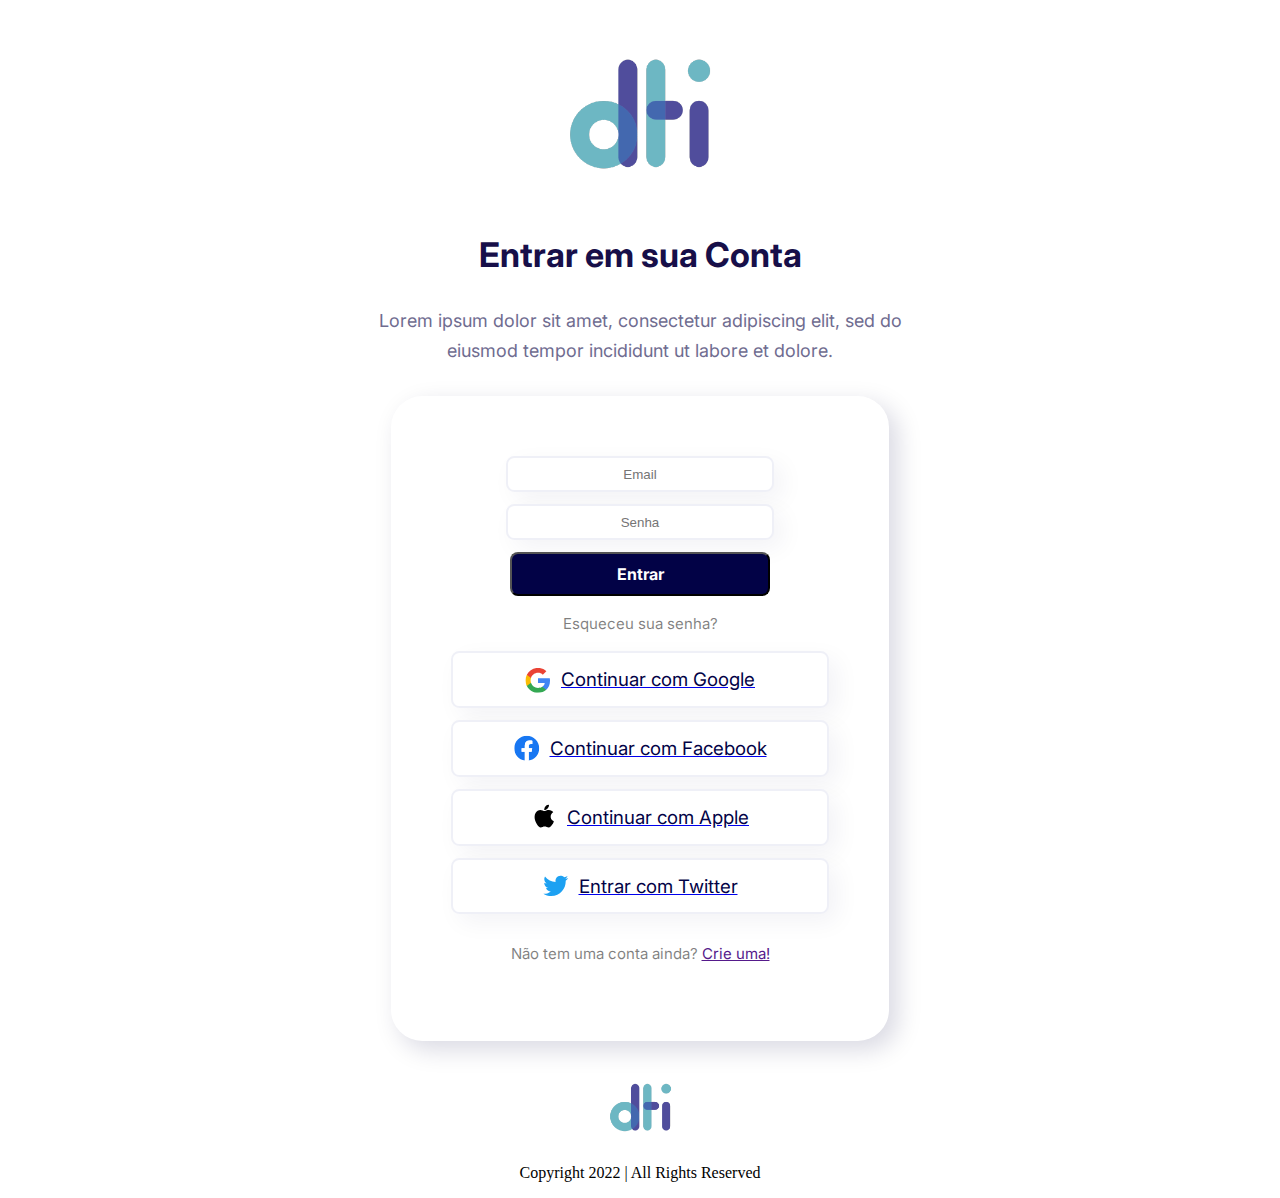
==== commit cab9dde5: "dti login page final fix" ====
--- a/index.html
+++ b/index.html
@@ -16,34 +16,9 @@
         <div class="wrapper">
             <div class="logo">
                 <div class="content">
-                    <svg width="168" height="113" viewBox="0 0 168 113" fill="none" xmlns="http://www.w3.org/2000/svg">
-                        <g filter="url(#filter0_d_9_10167)">
-                        <circle cx="83.9762" cy="55.4012" r="52.7323" fill="#020246"/>
-                        <circle cx="83.9762" cy="55.4012" r="51.7435" stroke="white" stroke-width="1.97746"/>
-                        </g>
-                        <path d="M55.1226 78.4911C54.1611 78.4911 53.312 78.2851 52.5753 77.8731C51.8511 77.461 51.2892 76.8804 50.8896 76.1312C50.4901 75.3695 50.2903 74.4954 50.2903 73.509V70.0627C50.2903 69.0763 50.4901 68.2084 50.8896 67.4593C51.3017 66.6976 51.8761 66.1107 52.6128 65.6986C53.362 65.2866 54.2236 65.0806 55.1975 65.0806H57.1829C58.1194 65.0806 58.9435 65.2803 59.6552 65.6799C60.367 66.0795 60.9164 66.6414 61.3035 67.3656C61.703 68.0773 61.9028 68.9077 61.9028 69.8567H59.3556C59.3556 69.1075 59.1558 68.5081 58.7562 68.0586C58.3566 67.5966 57.8322 67.3656 57.1829 67.3656H55.1975C54.4983 67.3656 53.9364 67.6278 53.5118 68.1523C53.0873 68.6642 52.875 69.3385 52.875 70.1751V73.3966C52.875 74.2332 53.081 74.9137 53.4931 75.4382C53.9052 75.9501 54.4483 76.2061 55.1226 76.2061H57.1454C57.8072 76.2061 58.3441 75.9501 58.7562 75.4382C59.1807 74.9262 59.393 74.252 59.393 73.4154H61.9403C61.9403 74.4268 61.7405 75.3196 61.3409 76.0937C60.9413 76.8554 60.3795 77.4485 59.6552 77.8731C58.931 78.2851 58.0944 78.4911 57.1454 78.4911H55.1226ZM64.8711 65.2304H67.4558V78.3413H64.8711V65.2304ZM71.0936 65.2304H78.0611C79.1974 65.2304 80.1089 65.5363 80.7957 66.1482C81.4949 66.76 81.8446 67.5654 81.8446 68.5643V69.8754C81.8446 70.5247 81.6573 71.0928 81.2827 71.5798C80.9206 72.0543 80.3899 72.4164 79.6906 72.6662V72.7036C80.0902 72.9658 80.3899 73.2655 80.5897 73.6027C80.8019 73.9398 81.008 74.408 81.2078 75.0074L82.2566 78.3413H79.5783L78.5856 75.2321C78.4232 74.6952 78.1985 74.2957 77.9113 74.0334C77.6241 73.7712 77.2682 73.6401 76.8437 73.6401H73.6783V78.3413H71.0936V65.2304ZM77.5742 71.4113C78.0986 71.4113 78.5107 71.2739 78.8103 70.9992C79.11 70.712 79.2598 70.3437 79.2598 69.8941V68.6767C79.2598 68.3146 79.1475 68.0274 78.9227 67.8151C78.698 67.5904 78.3983 67.478 78.0237 67.478H73.6783V71.4113H77.5742ZM89.2958 78.4911C88.3344 78.4911 87.4853 78.2851 86.7486 77.8731C86.0244 77.461 85.4625 76.8804 85.0629 76.1312C84.6633 75.3695 84.4635 74.4954 84.4635 73.509V70.0627C84.4635 69.0763 84.6633 68.2084 85.0629 67.4593C85.4749 66.6976 86.0493 66.1107 86.786 65.6986C87.5352 65.2866 88.3968 65.0806 89.3708 65.0806H91.3561C92.2926 65.0806 93.1167 65.2803 93.8285 65.6799C94.5402 66.0795 95.0896 66.6414 95.4767 67.3656C95.8763 68.0773 96.0761 68.9077 96.0761 69.8567H93.5288C93.5288 69.1075 93.329 68.5081 92.9294 68.0586C92.5299 67.5966 92.0054 67.3656 91.3561 67.3656H89.3708C88.6715 67.3656 88.1096 67.6278 87.6851 68.1523C87.2605 68.6642 87.0483 69.3385 87.0483 70.1751V73.3966C87.0483 74.2332 87.2543 74.9137 87.6663 75.4382C88.0784 75.9501 88.6216 76.2061 89.2958 76.2061H91.3187C91.9805 76.2061 92.5174 75.9501 92.9294 75.4382C93.354 74.9262 93.5663 74.252 93.5663 73.4154H96.1135C96.1135 74.4268 95.9137 75.3196 95.5142 76.0937C95.1146 76.8554 94.5527 77.4485 93.8285 77.8731C93.1043 78.2851 92.2676 78.4911 91.3187 78.4911H89.2958ZM100.674 78.3413C100.124 78.3413 99.6811 78.1852 99.344 77.8731C99.0193 77.5484 98.857 77.1239 98.857 76.5994V65.2304H101.442V76.0937H108.559V78.3413H100.674ZM112.809 78.3413C112.272 78.3413 111.835 78.179 111.498 77.8543C111.16 77.5297 110.992 77.1051 110.992 76.5807V65.2304H120.994V67.478H113.577V70.5122H120.432V72.7598H113.577V76.0937H120.994V78.3413H112.809Z" fill="white"/>
-                        <path d="M52.5753 77.8731L52.3275 78.3087L52.3307 78.3105L52.5753 77.8731ZM50.8896 76.1312L50.4458 76.364L50.4474 76.367L50.8896 76.1312ZM50.8896 67.4593L50.4488 67.2208L50.4474 67.2234L50.8896 67.4593ZM52.6128 65.6986L52.3713 65.2595L52.3681 65.2612L52.6128 65.6986ZM59.6552 65.6799L59.9006 65.2429L59.9006 65.2429L59.6552 65.6799ZM61.3035 67.3656L60.8614 67.6019L60.8664 67.6109L61.3035 67.3656ZM61.9028 69.8567V70.3579H62.404V69.8567H61.9028ZM59.3556 69.8567H58.8544V70.3579H59.3556V69.8567ZM58.7562 68.0586L58.3771 68.3865L58.3816 68.3916L58.7562 68.0586ZM53.5118 68.1523L53.8976 68.4722L53.9014 68.4676L53.5118 68.1523ZM53.4931 75.4382L53.099 75.7478L53.1027 75.7524L53.4931 75.4382ZM58.7562 75.4382L58.3704 75.1182L58.3658 75.1239L58.7562 75.4382ZM59.393 73.4154V72.9142H58.8918V73.4154H59.393ZM61.9403 73.4154H62.4415V72.9142H61.9403V73.4154ZM61.3409 76.0937L61.7847 76.3266L61.7863 76.3236L61.3409 76.0937ZM59.6552 77.8731L59.9031 78.3087L59.9087 78.3054L59.6552 77.8731ZM55.1226 77.99C54.2347 77.99 53.4721 77.8004 52.82 77.4357L52.3307 78.3105C53.152 78.7699 54.0876 78.9923 55.1226 78.9923V77.99ZM52.8232 77.4375C52.183 77.0732 51.6877 76.5626 51.3319 75.8953L50.4474 76.367C50.8907 77.1982 51.5193 77.8488 52.3275 78.3087L52.8232 77.4375ZM51.3335 75.8984C50.9768 75.2184 50.7915 74.4263 50.7915 73.509H49.7891C49.7891 74.5646 50.0034 75.5206 50.4458 76.364L51.3335 75.8984ZM50.7915 73.509V70.0627H49.7891V73.509H50.7915ZM50.7915 70.0627C50.7915 69.1452 50.9768 68.3608 51.3319 67.6951L50.4474 67.2234C50.0033 68.0561 49.7891 69.0074 49.7891 70.0627H50.7915ZM51.3305 67.6977C51.6985 67.0173 52.2059 66.5005 52.8575 66.1361L52.3681 65.2612C51.5463 65.7209 50.9049 66.3778 50.4488 67.2208L51.3305 67.6977ZM52.8543 66.1378C53.5198 65.7718 54.2961 65.5817 55.1975 65.5817V64.5794C54.151 64.5794 53.2042 64.8014 52.3713 65.2595L52.8543 66.1378ZM55.1975 65.5817H57.1829V64.5794H55.1975V65.5817ZM57.1829 65.5817C58.0463 65.5817 58.7835 65.7653 59.4099 66.1169L59.9006 65.2429C59.1035 64.7954 58.1925 64.5794 57.1829 64.5794V65.5817ZM59.4099 66.1169C60.0377 66.4694 60.5191 66.9614 60.8615 67.6018L61.7455 67.1294C61.3136 66.3214 60.6962 65.6896 59.9006 65.2429L59.4099 66.1169ZM60.8664 67.6109C61.2175 68.2364 61.4016 68.9795 61.4016 69.8567H62.404C62.404 68.8359 62.1885 67.9183 61.7405 67.1203L60.8664 67.6109ZM61.9028 69.3555H59.3556V70.3579H61.9028V69.3555ZM59.8567 69.8567C59.8567 69.0161 59.6306 68.2879 59.1308 67.7256L58.3816 68.3916C58.681 68.7284 58.8544 69.1989 58.8544 69.8567H59.8567ZM59.1353 67.7308C58.6339 67.151 57.9673 66.8644 57.1829 66.8644V67.8668C57.6971 67.8668 58.0794 68.0422 58.3771 68.3865L59.1353 67.7308ZM57.1829 66.8644H55.1975V67.8668H57.1829V66.8644ZM55.1975 66.8644C54.3534 66.8644 53.6459 67.1901 53.1223 67.8369L53.9014 68.4676C54.2268 68.0656 54.6431 67.8668 55.1975 67.8668V66.8644ZM53.126 67.8323C52.6093 68.4554 52.3738 69.2526 52.3738 70.1751H53.3762C53.3762 69.4244 53.5653 68.873 53.8976 68.4722L53.126 67.8323ZM52.3738 70.1751V73.3966H53.3762V70.1751H52.3738ZM52.3738 73.3966C52.3738 74.3164 52.6015 75.1146 53.099 75.7478L53.8872 75.1285C53.5606 74.7129 53.3762 74.1501 53.3762 73.3966H52.3738ZM53.1027 75.7524C53.6127 76.3861 54.3012 76.7073 55.1226 76.7073V75.7049C54.5955 75.7049 54.1976 75.5142 53.8835 75.1239L53.1027 75.7524ZM55.1226 76.7073H57.1454V75.7049H55.1226V76.7073ZM57.1454 76.7073C57.9577 76.7073 58.6387 76.3835 59.1466 75.7524L58.3658 75.1239C58.0496 75.5167 57.6567 75.7049 57.1454 75.7049V76.7073ZM59.142 75.7581C59.6587 75.135 59.8942 74.3379 59.8942 73.4154H58.8918C58.8918 74.166 58.7028 74.7175 58.3704 75.1183L59.142 75.7581ZM59.393 73.9165H61.9403V72.9142H59.393V73.9165ZM61.4391 73.4154C61.4391 74.3597 61.253 75.1714 60.8956 75.8639L61.7863 76.3236C62.228 75.4677 62.4415 74.4938 62.4415 73.4154H61.4391ZM60.8971 75.8609C60.5399 76.5417 60.0431 77.0648 59.4018 77.4407L59.9087 78.3054C60.7158 77.8323 61.3428 77.1691 61.7847 76.3265L60.8971 75.8609ZM59.4074 77.4375C58.7687 77.8009 58.0198 77.99 57.1454 77.99V78.9923C58.1691 78.9923 59.0933 78.7694 59.9031 78.3087L59.4074 77.4375ZM57.1454 77.99H55.1226V78.9923H57.1454V77.99ZM64.8711 65.2304V64.7292H64.3699V65.2304H64.8711ZM67.4558 65.2304H67.957V64.7292H67.4558V65.2304ZM67.4558 78.3413V78.8425H67.957V78.3413H67.4558ZM64.8711 78.3413H64.3699V78.8425H64.8711V78.3413ZM64.8711 65.7316H67.4558V64.7292H64.8711V65.7316ZM66.9546 65.2304V78.3413H67.957V65.2304H66.9546ZM67.4558 77.8401H64.8711V78.8425H67.4558V77.8401ZM65.3722 78.3413V65.2304H64.3699V78.3413H65.3722ZM71.0936 65.2304V64.7292H70.5924V65.2304H71.0936ZM80.7957 66.1482L80.4623 66.5224L80.4657 66.5253L80.7957 66.1482ZM81.2827 71.5798L80.8854 71.2742L80.8843 71.2758L81.2827 71.5798ZM79.6906 72.6662L79.5221 72.1942L79.1895 72.313V72.6662H79.6906ZM79.6906 72.7036H79.1895V72.9742L79.4157 73.1226L79.6906 72.7036ZM80.5897 73.6027L80.1584 73.8582L80.1656 73.8697L80.5897 73.6027ZM81.2078 75.0074L81.6859 74.857L81.6832 74.8489L81.2078 75.0074ZM82.2566 78.3413V78.8425H82.9397L82.7347 78.1909L82.2566 78.3413ZM79.5783 78.3413L79.1008 78.4937L79.2122 78.8425H79.5783V78.3413ZM78.5856 75.2321L78.1058 75.3772L78.1081 75.3846L78.5856 75.2321ZM77.9113 74.0334L77.5734 74.4036L77.5734 74.4036L77.9113 74.0334ZM73.6783 73.6401V73.1389H73.1772V73.6401H73.6783ZM73.6783 78.3413V78.8425H74.1795V78.3413H73.6783ZM71.0936 78.3413H70.5924V78.8425H71.0936V78.3413ZM78.8103 70.9992L79.1491 71.3687L79.1571 71.361L78.8103 70.9992ZM78.9227 67.8151L78.5683 68.1695L78.5734 68.1746L78.5786 68.1795L78.9227 67.8151ZM73.6783 67.478V66.9768H73.1772V67.478H73.6783ZM73.6783 71.4113H73.1772V71.9124H73.6783V71.4113ZM71.0936 65.7316H78.0611V64.7292H71.0936V65.7316ZM78.0611 65.7316C79.1046 65.7316 79.8876 66.0104 80.4623 66.5224L81.1291 65.7739C80.3303 65.0623 79.2902 64.7292 78.0611 64.7292V65.7316ZM80.4657 66.5253C81.0472 67.0342 81.3434 67.6976 81.3434 68.5643H82.3458C82.3458 67.4331 81.9426 66.4858 81.1257 65.771L80.4657 66.5253ZM81.3434 68.5643V69.8754H82.3458V68.5643H81.3434ZM81.3434 69.8754C81.3434 70.4209 81.1886 70.8801 80.8854 71.2742L81.6799 71.8854C82.1259 71.3056 82.3458 70.6285 82.3458 69.8754H81.3434ZM80.8843 71.2758C80.5938 71.6564 80.1524 71.9691 79.5221 72.1942L79.8592 73.1381C80.6274 72.8638 81.2473 72.4522 81.6811 71.8839L80.8843 71.2758ZM79.1895 72.6662V72.7036H80.1918V72.6662H79.1895ZM79.4157 73.1226C79.7652 73.352 80.0053 73.5995 80.1585 73.8582L81.0208 73.3471C80.7745 72.9315 80.4152 72.5797 79.9656 72.2846L79.4157 73.1226ZM80.1656 73.8697C80.3477 74.159 80.5387 74.5852 80.7323 75.1659L81.6832 74.8489C81.4772 74.2309 81.2561 73.7205 81.0138 73.3356L80.1656 73.8697ZM80.7297 75.1578L81.7786 78.4917L82.7347 78.1909L81.6858 74.857L80.7297 75.1578ZM82.2566 77.8401H79.5783V78.8425H82.2566V77.8401ZM80.0557 78.1889L79.063 75.0797L78.1081 75.3846L79.1008 78.4937L80.0557 78.1889ZM79.0653 75.0871C78.8877 74.4998 78.6263 74.0076 78.2492 73.6633L77.5734 74.4036C77.7707 74.5837 77.9588 74.8907 78.1058 75.3772L79.0653 75.0871ZM78.2492 73.6633C77.8609 73.3088 77.3808 73.1389 76.8437 73.1389V74.1413C77.1556 74.1413 77.3873 74.2337 77.5734 74.4036L78.2492 73.6633ZM76.8437 73.1389H73.6783V74.1413H76.8437V73.1389ZM73.1772 73.6401V78.3413H74.1795V73.6401H73.1772ZM73.6783 77.8401H71.0936V78.8425H73.6783V77.8401ZM71.5948 78.3413V65.2304H70.5924V78.3413H71.5948ZM77.5742 71.9124C78.1865 71.9124 78.7325 71.7504 79.149 71.3686L78.4717 70.6298C78.2888 70.7974 78.0107 70.9101 77.5742 70.9101V71.9124ZM79.1571 71.361C79.5642 70.9709 79.761 70.4677 79.761 69.8941H78.7587C78.7587 70.2196 78.6559 70.4531 78.4636 70.6374L79.1571 71.361ZM79.761 69.8941V68.6767H78.7587V69.8941H79.761ZM79.761 68.6767C79.761 68.2024 79.6091 67.774 79.2668 67.4508L78.5786 68.1795C78.6858 68.2808 78.7587 68.4268 78.7587 68.6767H79.761ZM79.2771 67.4607C78.9417 67.1253 78.5057 66.9768 78.0237 66.9768V67.9792C78.2909 67.9792 78.4542 68.0554 78.5683 68.1695L79.2771 67.4607ZM78.0237 66.9768H73.6783V67.9792H78.0237V66.9768ZM73.1772 67.478V71.4113H74.1795V67.478H73.1772ZM73.6783 71.9124H77.5742V70.9101H73.6783V71.9124ZM86.7486 77.8731L86.5007 78.3087L86.5039 78.3105L86.7486 77.8731ZM85.0629 76.1312L84.6191 76.364L84.6207 76.367L85.0629 76.1312ZM85.0629 67.4593L84.6221 67.2208L84.6207 67.2234L85.0629 67.4593ZM86.786 65.6986L86.5445 65.2595L86.5414 65.2612L86.786 65.6986ZM93.8285 65.6799L94.0738 65.2429L94.0738 65.2429L93.8285 65.6799ZM95.4767 67.3656L95.0346 67.6019L95.0397 67.6109L95.4767 67.3656ZM96.0761 69.8567V70.3579H96.5772V69.8567H96.0761ZM93.5288 69.8567H93.0276V70.3579H93.5288V69.8567ZM92.9294 68.0586L92.5503 68.3865L92.5549 68.3916L92.9294 68.0586ZM87.6851 68.1523L88.0709 68.4722L88.0746 68.4676L87.6851 68.1523ZM87.6663 75.4382L87.2722 75.7478L87.2759 75.7524L87.6663 75.4382ZM92.9294 75.4382L92.5436 75.1182L92.539 75.1239L92.9294 75.4382ZM93.5663 73.4154V72.9142H93.0651V73.4154H93.5663ZM96.1135 73.4154H96.6147V72.9142H96.1135V73.4154ZM95.5142 76.0937L95.958 76.3266L95.9595 76.3236L95.5142 76.0937ZM93.8285 77.8731L94.0763 78.3087L94.0819 78.3054L93.8285 77.8731ZM89.2958 77.99C88.408 77.99 87.6453 77.8004 86.9932 77.4357L86.5039 78.3105C87.3253 78.7699 88.2608 78.9923 89.2958 78.9923V77.99ZM86.9964 77.4375C86.3562 77.0732 85.861 76.5626 85.5051 75.8953L84.6207 76.367C85.0639 77.1982 85.6925 77.8488 86.5007 78.3087L86.9964 77.4375ZM85.5067 75.8984C85.15 75.2184 84.9647 74.4263 84.9647 73.509H83.9624C83.9624 74.5646 84.1766 75.5206 84.6191 76.364L85.5067 75.8984ZM84.9647 73.509V70.0627H83.9624V73.509H84.9647ZM84.9647 70.0627C84.9647 69.1452 85.1501 68.3608 85.5051 67.6951L84.6207 67.2234C84.1766 68.0561 83.9624 69.0074 83.9624 70.0627H84.9647ZM85.5037 67.6977C85.8718 67.0173 86.3791 66.5005 87.0307 66.1361L86.5414 65.2612C85.7195 65.7209 85.0781 66.3778 84.6221 67.2208L85.5037 67.6977ZM87.0276 66.1378C87.693 65.7718 88.4694 65.5817 89.3708 65.5817V64.5794C88.3243 64.5794 87.3775 64.8014 86.5445 65.2595L87.0276 66.1378ZM89.3708 65.5817H91.3561V64.5794H89.3708V65.5817ZM91.3561 65.5817C92.2195 65.5817 92.9568 65.7653 93.5831 66.1169L94.0738 65.2429C93.2767 64.7954 92.3657 64.5794 91.3561 64.5794V65.5817ZM93.5831 66.1169C94.211 66.4694 94.6924 66.9614 95.0347 67.6018L95.9187 67.1294C95.4869 66.3214 94.8694 65.6896 94.0738 65.2429L93.5831 66.1169ZM95.0397 67.6109C95.3908 68.2364 95.5749 68.9795 95.5749 69.8567H96.5772C96.5772 68.8359 96.3618 67.9183 95.9137 67.1203L95.0397 67.6109ZM96.0761 69.3555H93.5288V70.3579H96.0761V69.3555ZM94.03 69.8567C94.03 69.0161 93.8038 68.2879 93.304 67.7256L92.5549 68.3916C92.8542 68.7284 93.0276 69.1989 93.0276 69.8567H94.03ZM93.3085 67.7308C92.8071 67.151 92.1405 66.8644 91.3561 66.8644V67.8668C91.8703 67.8668 92.2526 68.0422 92.5504 68.3865L93.3085 67.7308ZM91.3561 66.8644H89.3708V67.8668H91.3561V66.8644ZM89.3708 66.8644C88.5266 66.8644 87.8192 67.1901 87.2955 67.8369L88.0746 68.4676C88.4001 68.0656 88.8164 67.8668 89.3708 67.8668V66.8644ZM87.2993 67.8323C86.7826 68.4554 86.5471 69.2526 86.5471 70.1751H87.5494C87.5494 69.4244 87.7385 68.873 88.0709 68.4722L87.2993 67.8323ZM86.5471 70.1751V73.3966H87.5494V70.1751H86.5471ZM86.5471 73.3966C86.5471 74.3164 86.7747 75.1146 87.2723 75.7478L88.0604 75.1285C87.7338 74.7129 87.5494 74.1501 87.5494 73.3966H86.5471ZM87.2759 75.7524C87.7859 76.3861 88.4744 76.7073 89.2958 76.7073V75.7049C88.7687 75.7049 88.3709 75.5142 88.0568 75.1239L87.2759 75.7524ZM89.2958 76.7073H91.3187V75.7049H89.2958V76.7073ZM91.3187 76.7073C92.1309 76.7073 92.8119 76.3835 93.3199 75.7524L92.539 75.1239C92.2229 75.5167 91.83 75.7049 91.3187 75.7049V76.7073ZM93.3152 75.7581C93.8319 75.135 94.0674 74.3379 94.0674 73.4154H93.0651C93.0651 74.166 92.876 74.7175 92.5437 75.1183L93.3152 75.7581ZM93.5663 73.9165H96.1135V72.9142H93.5663V73.9165ZM95.6123 73.4154C95.6123 74.3597 95.4262 75.1714 95.0688 75.8639L95.9595 76.3236C96.4013 75.4677 96.6147 74.4938 96.6147 73.4154H95.6123ZM95.0703 75.8609C94.7132 76.5417 94.2163 77.0648 93.575 77.4407L94.0819 78.3054C94.8891 77.8323 95.516 77.1691 95.958 76.3265L95.0703 75.8609ZM93.5806 77.4375C92.9419 77.8009 92.193 77.99 91.3187 77.99V78.9923C92.3423 78.9923 93.2666 78.7694 94.0763 78.3087L93.5806 77.4375ZM91.3187 77.99H89.2958V78.9923H91.3187V77.99ZM99.344 77.8731L98.9896 78.2274L98.9964 78.2343L99.0035 78.2408L99.344 77.8731ZM98.857 65.2304V64.7292H98.3558V65.2304H98.857ZM101.442 65.2304H101.943V64.7292H101.442V65.2304ZM101.442 76.0937H100.941V76.5949H101.442V76.0937ZM108.559 76.0937H109.06V75.5925H108.559V76.0937ZM108.559 78.3413V78.8425H109.06V78.3413H108.559ZM100.674 77.8401C100.224 77.8401 99.9114 77.7154 99.6845 77.5053L99.0035 78.2408C99.4508 78.655 100.024 78.8425 100.674 78.8425V77.8401ZM99.6984 77.5187C99.4813 77.3016 99.3582 77.0115 99.3582 76.5994H98.3558C98.3558 77.2362 98.5574 77.7952 98.9896 78.2274L99.6984 77.5187ZM99.3582 76.5994V65.2304H98.3558V76.5994H99.3582ZM98.857 65.7316H101.442V64.7292H98.857V65.7316ZM100.941 65.2304V76.0937H101.943V65.2304H100.941ZM101.442 76.5949H108.559V75.5925H101.442V76.5949ZM108.058 76.0937V78.3413H109.06V76.0937H108.058ZM108.559 77.8401H100.674V78.8425H108.559V77.8401ZM111.498 77.8543L111.15 78.2153L111.15 78.2153L111.498 77.8543ZM110.992 65.2304V64.7292H110.491V65.2304H110.992ZM120.994 65.2304H121.495V64.7292H120.994V65.2304ZM120.994 67.478V67.9792H121.495V67.478H120.994ZM113.577 67.478V66.9768H113.075V67.478H113.577ZM113.577 70.5122H113.075V71.0134H113.577V70.5122ZM120.432 70.5122H120.933V70.011H120.432V70.5122ZM120.432 72.7598V73.261H120.933V72.7598H120.432ZM113.577 72.7598V72.2586H113.075V72.7598H113.577ZM113.577 76.0937H113.075V76.5949H113.577V76.0937ZM120.994 76.0937H121.495V75.5925H120.994V76.0937ZM120.994 78.3413V78.8425H121.495V78.3413H120.994ZM112.809 77.8401C112.381 77.8401 112.075 77.7147 111.845 77.4933L111.15 78.2153C111.594 78.6433 112.163 78.8425 112.809 78.8425V77.8401ZM111.845 77.4933C111.619 77.275 111.493 76.987 111.493 76.5807H110.491C110.491 77.2233 110.702 77.7844 111.15 78.2153L111.845 77.4933ZM111.493 76.5807V65.2304H110.491V76.5807H111.493ZM110.992 65.7316H120.994V64.7292H110.992V65.7316ZM120.492 65.2304V67.478H121.495V65.2304H120.492ZM120.994 66.9768H113.577V67.9792H120.994V66.9768ZM113.075 67.478V70.5122H114.078V67.478H113.075ZM113.577 71.0134H120.432V70.011H113.577V71.0134ZM119.931 70.5122V72.7598H120.933V70.5122H119.931ZM120.432 72.2586H113.577V73.261H120.432V72.2586ZM113.075 72.7598V76.0937H114.078V72.7598H113.075ZM113.577 76.5949H120.994V75.5925H113.577V76.5949ZM120.492 76.0937V78.3413H121.495V76.0937H120.492ZM120.994 77.8401H112.809V78.8425H120.994V77.8401Z" fill="white"/>
-                        <rect x="46.4343" y="58.8179" width="76.1433" height="13.9716" fill="url(#paint0_linear_9_10167)"/>
-                        <path d="M67.756 59.6341C65.9261 59.6341 64.3188 59.2509 62.9341 58.4843C61.5493 57.693 60.4736 56.5926 59.7071 55.1831C58.9405 53.7736 58.5572 52.1416 58.5572 50.287V33.373H63.6759V50.1386C63.6759 51.6223 64.0468 52.8216 64.7887 53.7365C65.5552 54.6514 66.5443 55.1089 67.756 55.1089H71.6878C72.9242 55.1089 73.9257 54.6514 74.6922 53.7365C75.4588 52.8216 75.8421 51.6223 75.8421 50.1386V33.373H80.9608V50.287C80.9608 52.1416 80.5775 53.7736 79.8109 55.1831C79.0443 56.5926 77.9563 57.693 76.5468 58.4843C75.1373 59.2509 73.5176 59.6341 71.6878 59.6341H67.756ZM96.7147 46.0956L88.0352 33.373H93.8586L99.645 41.9042L105.431 33.373H111.218L102.538 46.0956L111.589 59.3374H105.765L99.645 50.287L93.4877 59.3374H87.6643L96.7147 46.0956Z" fill="white"/>
-                        <path d="M62.9341 58.4843L62.3493 59.5076L62.3562 59.5116L62.3632 59.5154L62.9341 58.4843ZM59.7071 55.1831L58.6717 55.7462L58.6717 55.7462L59.7071 55.1831ZM58.5572 33.373V32.1944H57.3786V33.373H58.5572ZM63.6759 33.373H64.8545V32.1944H63.6759V33.373ZM64.7887 53.7365L63.8732 54.4788L63.8791 54.4862L63.8852 54.4934L64.7887 53.7365ZM74.6922 53.7365L73.7888 52.9796L74.6922 53.7365ZM75.8421 33.373V32.1944H74.6635V33.373H75.8421ZM80.9608 33.373H82.1394V32.1944H80.9608V33.373ZM79.8109 55.1831L80.8463 55.7462L80.8463 55.7462L79.8109 55.1831ZM76.5468 58.4843L77.1099 59.5197L77.1169 59.5159L77.1238 59.512L76.5468 58.4843ZM67.756 58.4555C66.0944 58.4555 64.6893 58.1088 63.5049 57.4531L62.3632 59.5154C63.9483 60.3929 65.7579 60.8128 67.756 60.8128V58.4555ZM63.5188 57.461C62.3253 56.7789 61.4051 55.8384 60.7425 54.62L58.6717 55.7462C59.5421 57.3468 60.7733 58.607 62.3493 59.5076L63.5188 57.461ZM60.7425 54.62C60.0836 53.4086 59.7358 51.9757 59.7358 50.287H57.3786C57.3786 52.3074 57.7974 54.1387 58.6717 55.7462L60.7425 54.62ZM59.7358 50.287V33.373H57.3786V50.287H59.7358ZM58.5572 34.5516H63.6759V32.1944H58.5572V34.5516ZM62.4973 33.373V50.1386H64.8545V33.373H62.4973ZM62.4973 50.1386C62.4973 51.8208 62.9208 53.3043 63.8732 54.4788L65.7042 52.9942C65.1728 52.3389 64.8545 51.4237 64.8545 50.1386H62.4973ZM63.8852 54.4934C64.8796 55.6803 66.2017 56.2875 67.756 56.2875V53.9303C66.8869 53.9303 66.2308 53.6226 65.6921 52.9796L63.8852 54.4934ZM67.756 56.2875H71.6878V53.9303H67.756V56.2875ZM71.6878 56.2875C73.2585 56.2875 74.5961 55.6865 75.5957 54.4934L73.7888 52.9796C73.2552 53.6164 72.5898 53.9303 71.6878 53.9303V56.2875ZM75.5957 54.4934C76.58 53.3186 77.0207 51.8297 77.0207 50.1386H74.6635C74.6635 51.4148 74.3376 52.3245 73.7888 52.9796L75.5957 54.4934ZM77.0207 50.1386V33.373H74.6635V50.1386H77.0207ZM75.8421 34.5516H80.9608V32.1944H75.8421V34.5516ZM79.7822 33.373V50.287H82.1394V33.373H79.7822ZM79.7822 50.287C79.7822 51.9757 79.4344 53.4086 78.7755 54.62L80.8463 55.7462C81.7206 54.1387 82.1394 52.3074 82.1394 50.287H79.7822ZM78.7755 54.62C78.1158 55.833 77.1874 56.773 75.9698 57.4566L77.1238 59.512C78.7253 58.613 79.9729 57.3522 80.8463 55.7462L78.7755 54.62ZM75.9837 57.4489C74.77 58.109 73.3489 58.4555 71.6878 58.4555V60.8128C73.6864 60.8128 75.5046 60.3927 77.1099 59.5197L75.9837 57.4489ZM71.6878 58.4555H67.756V60.8128H71.6878V58.4555ZM96.7147 46.0956L97.6878 46.7606L98.1419 46.0962L97.6883 45.4313L96.7147 46.0956ZM88.0352 33.373V32.1944H85.8044L87.0616 34.0372L88.0352 33.373ZM93.8586 33.373L94.8341 32.7114L94.4834 32.1944H93.8586V33.373ZM99.645 41.9042L98.6696 42.5658L99.645 44.0039L100.62 42.5658L99.645 41.9042ZM105.431 33.373V32.1944H104.807L104.456 32.7114L105.431 33.373ZM111.218 33.373L112.191 34.0372L113.449 32.1944H111.218V33.373ZM102.538 46.0956L101.565 45.4313L101.111 46.0962L101.565 46.7606L102.538 46.0956ZM111.589 59.3374V60.516H113.822L112.562 58.6723L111.589 59.3374ZM105.765 59.3374L104.789 59.9976L105.139 60.516H105.765V59.3374ZM99.645 50.287L100.621 49.6267L99.6479 48.1873L98.6705 49.624L99.645 50.287ZM93.4877 59.3374V60.516H94.1114L94.4622 60.0004L93.4877 59.3374ZM87.6643 59.3374L86.6912 58.6723L85.4311 60.516H87.6643V59.3374ZM97.6883 45.4313L89.0088 32.7088L87.0616 34.0372L95.7411 46.7598L97.6883 45.4313ZM88.0352 34.5516H93.8586V32.1944H88.0352V34.5516ZM92.8832 34.0346L98.6696 42.5658L100.62 41.2426L94.8341 32.7114L92.8832 34.0346ZM100.62 42.5658L106.407 34.0346L104.456 32.7114L98.6696 41.2426L100.62 42.5658ZM105.431 34.5516H111.218V32.1944H105.431V34.5516ZM110.244 32.7088L101.565 45.4313L103.512 46.7598L112.191 34.0372L110.244 32.7088ZM101.565 46.7606L110.616 60.0025L112.562 58.6723L103.511 45.4305L101.565 46.7606ZM111.589 58.1588H105.765V60.516H111.589V58.1588ZM106.742 58.6772L100.621 49.6267L98.6686 50.9472L104.789 59.9976L106.742 58.6772ZM98.6705 49.624L92.5132 58.6744L94.4622 60.0004L100.619 50.9499L98.6705 49.624ZM93.4877 58.1588H87.6643V60.516H93.4877V58.1588ZM88.6373 60.0025L97.6878 46.7606L95.7417 45.4305L86.6912 58.6723L88.6373 60.0025Z" fill="white"/>
-                        <defs>
-                        <filter id="filter0_d_9_10167" x="28.6073" y="0.0323316" width="112.32" height="112.32" filterUnits="userSpaceOnUse" color-interpolation-filters="sRGB">
-                        <feFlood flood-opacity="0" result="BackgroundImageFix"/>
-                        <feColorMatrix in="SourceAlpha" type="matrix" values="0 0 0 0 0 0 0 0 0 0 0 0 0 0 0 0 0 0 127 0" result="hardAlpha"/>
-                        <feOffset dx="0.790984" dy="0.790984"/>
-                        <feGaussianBlur stdDeviation="1.7138"/>
-                        <feComposite in2="hardAlpha" operator="out"/>
-                        <feColorMatrix type="matrix" values="0 0 0 0 0.898039 0 0 0 0 0.898039 0 0 0 0 0.898039 0 0 0 1 0"/>
-                        <feBlend mode="normal" in2="BackgroundImageFix" result="effect1_dropShadow_9_10167"/>
-                        <feBlend mode="normal" in="SourceGraphic" in2="effect1_dropShadow_9_10167" result="shape"/>
-                        </filter>
-                        <linearGradient id="paint0_linear_9_10167" x1="84.5677" y1="59.4216" x2="84.6498" y2="75.4932" gradientUnits="userSpaceOnUse">
-                        <stop stop-color="#070242"/>
-                        <stop offset="0.652305" stop-color="#070242" stop-opacity="0"/>
-                        </linearGradient>
-                        </defs>
-                    </svg>
-                        
+                    <a target="_blank" href="https://www.dtidigital.com.br/">
+                        <img src="assets/logo-dti-branca.png" alt="logo DTI" class="logoimg">       
+                    </a>
                     <h2 id="">Entrar em sua Conta</h2>
                     <p>
                         Lorem ipsum dolor sit amet, consectetur adipiscing elit, sed do eiusmod tempor incididunt ut labore et dolore.
@@ -52,6 +27,7 @@
                 </div>
             </div>
             <div class="card">
+                <p id="loginERROR" class="display-none">Email ou Senha inválido!</p>
                 <div class="login">
                     <form action="main.js" method="post">
                         <input id="email" class="inputText" placeholder="Email" type="text"/>
@@ -132,39 +108,14 @@
                         </div>
                     </a>
                 </div>
-                <p>Não tem uma conta ainda? <a href="https://www.discord.com" >Crie uma!</a> </p>
+                <p>Não tem uma conta ainda? <a href="" >Crie uma!</a> </p>
             </div>
         </div>
         <div id="footer">
             <div class="wrapper">
-                <svg width="110" height="73" viewBox="0 0 110 73" fill="none" xmlns="http://www.w3.org/2000/svg">
-                    <g filter="url(#filter0_d_1446_1738)">
-                    <circle cx="55.015" cy="36.0001" r="34.2323" fill="#020246"/>
-                    <circle cx="55.015" cy="36.0001" r="33.5904" stroke="white" stroke-width="1.28371"/>
-                    </g>
-                    <path d="M36.2839 51.0585C35.6598 51.0585 35.1086 50.9247 34.6303 50.6572C34.1602 50.3897 33.7954 50.0128 33.536 49.5264C33.2766 49.032 33.147 48.4646 33.147 47.8242V45.5869C33.147 44.9466 33.2766 44.3832 33.536 43.8969C33.8035 43.4024 34.1764 43.0214 34.6547 42.7539C35.141 42.4864 35.7003 42.3527 36.3326 42.3527H37.6214C38.2294 42.3527 38.7644 42.4824 39.2264 42.7418C39.6884 43.0012 40.0451 43.3659 40.2964 43.8361C40.5558 44.2981 40.6855 44.8372 40.6855 45.4532H39.0319C39.0319 44.9668 38.9022 44.5778 38.6428 44.2859C38.3834 43.986 38.0429 43.8361 37.6214 43.8361H36.3326C35.8787 43.8361 35.5139 44.0063 35.2383 44.3467C34.9627 44.6791 34.8249 45.1168 34.8249 45.6599V47.7512C34.8249 48.2943 34.9586 48.7361 35.2261 49.0766C35.4936 49.4089 35.8462 49.5751 36.2839 49.5751H37.5971C38.0267 49.5751 38.3753 49.4089 38.6428 49.0766C38.9184 48.7442 39.0562 48.3065 39.0562 47.7634H40.7098C40.7098 48.42 40.5801 48.9995 40.3207 49.5021C40.0613 49.9966 39.6965 50.3816 39.2264 50.6572C38.7563 50.9247 38.2132 51.0585 37.5971 51.0585H36.2839ZM42.6124 42.45H44.2903V50.9612H42.6124V42.45ZM46.6519 42.45H51.175C51.9126 42.45 52.5044 42.6486 52.9502 43.0457C53.4041 43.4429 53.6311 43.9658 53.6311 44.6142V45.4654C53.6311 45.8869 53.5095 46.2557 53.2663 46.5718C53.0312 46.8798 52.6867 47.1149 52.2328 47.277V47.3014C52.4922 47.4716 52.6867 47.6661 52.8164 47.885C52.9542 48.1038 53.088 48.4078 53.2177 48.7969L53.8986 50.9612H52.1599L51.5154 48.9428C51.4101 48.5943 51.2641 48.3349 51.0777 48.1646C50.8913 47.9944 50.6603 47.9093 50.3847 47.9093H48.3298V50.9612H46.6519V42.45ZM50.8589 46.4624C51.1993 46.4624 51.4668 46.3732 51.6613 46.1949C51.8559 46.0085 51.9532 45.7693 51.9532 45.4775V44.6872C51.9532 44.4521 51.8802 44.2657 51.7343 44.1279C51.5884 43.982 51.3938 43.909 51.1507 43.909H48.3298V46.4624H50.8589ZM58.4682 51.0585C57.8441 51.0585 57.2929 50.9247 56.8146 50.6572C56.3445 50.3897 55.9797 50.0128 55.7203 49.5264C55.4609 49.032 55.3312 48.4646 55.3312 47.8242V45.5869C55.3312 44.9466 55.4609 44.3832 55.7203 43.8969C55.9878 43.4024 56.3607 43.0214 56.8389 42.7539C57.3253 42.4864 57.8846 42.3527 58.5169 42.3527H59.8057C60.4137 42.3527 60.9486 42.4824 61.4107 42.7418C61.8727 43.0012 62.2294 43.3659 62.4807 43.8361C62.7401 44.2981 62.8698 44.8372 62.8698 45.4532H61.2161C61.2161 44.9668 61.0864 44.5778 60.8271 44.2859C60.5677 43.986 60.2272 43.8361 59.8057 43.8361H58.5169C58.0629 43.8361 57.6982 44.0063 57.4226 44.3467C57.147 44.6791 57.0092 45.1168 57.0092 45.6599V47.7512C57.0092 48.2943 57.1429 48.7361 57.4104 49.0766C57.6779 49.4089 58.0305 49.5751 58.4682 49.5751H59.7814C60.211 49.5751 60.5596 49.4089 60.8271 49.0766C61.1027 48.7442 61.2405 48.3065 61.2405 47.7634H62.8941C62.8941 48.42 62.7644 48.9995 62.505 49.5021C62.2456 49.9966 61.8808 50.3816 61.4107 50.6572C60.9405 50.9247 60.3974 51.0585 59.7814 51.0585H58.4682ZM65.8545 50.9612C65.4978 50.9612 65.2101 50.8599 64.9912 50.6572C64.7804 50.4465 64.6751 50.1709 64.6751 49.8304V42.45H66.353V49.5021H70.9734V50.9612H65.8545ZM73.7321 50.9612C73.3836 50.9612 73.0998 50.8558 72.881 50.6451C72.6621 50.4343 72.5527 50.1587 72.5527 49.8182V42.45H79.0455V43.909H74.2306V45.8788H78.6808V47.3378H74.2306V49.5021H79.0455V50.9612H73.7321Z" fill="white"/>
-                    <path d="M34.6303 50.6572L34.4694 50.94L34.4715 50.9412L34.6303 50.6572ZM33.536 49.5264L33.2479 49.6776L33.249 49.6795L33.536 49.5264ZM33.536 43.8969L33.2499 43.7421L33.249 43.7438L33.536 43.8969ZM34.6547 42.7539L34.4979 42.4688L34.4958 42.47L34.6547 42.7539ZM39.2264 42.7418L39.3857 42.4581L39.3857 42.4581L39.2264 42.7418ZM40.2964 43.8361L40.0094 43.9895L40.0127 43.9953L40.2964 43.8361ZM40.6855 45.4532V45.7786H41.0108V45.4532H40.6855ZM39.0319 45.4532H38.7065V45.7786H39.0319V45.4532ZM38.6428 44.2859L38.3967 44.4988L38.3996 44.5021L38.6428 44.2859ZM35.2383 44.3467L35.4887 44.5544L35.4912 44.5515L35.2383 44.3467ZM35.2261 49.0766L34.9703 49.2776L34.9727 49.2806L35.2261 49.0766ZM38.6428 49.0766L38.3923 48.8688L38.3893 48.8726L38.6428 49.0766ZM39.0562 47.7634V47.438H38.7308V47.7634H39.0562ZM40.7098 47.7634H41.0351V47.438H40.7098V47.7634ZM40.3207 49.5021L40.6088 49.6533L40.6098 49.6513L40.3207 49.5021ZM39.2264 50.6572L39.3873 50.94L39.3909 50.9379L39.2264 50.6572ZM36.2839 50.7331C35.7076 50.7331 35.2125 50.61 34.7892 50.3733L34.4715 50.9412C35.0047 51.2394 35.612 51.3838 36.2839 51.3838V50.7331ZM34.7912 50.3744C34.3756 50.138 34.0541 49.8065 33.8231 49.3733L33.249 49.6795C33.5367 50.2191 33.9448 50.6415 34.4694 50.94L34.7912 50.3744ZM33.8242 49.3753C33.5926 48.9339 33.4723 48.4197 33.4723 47.8242H32.8216C32.8216 48.5094 32.9607 49.13 33.2479 49.6776L33.8242 49.3753ZM33.4723 47.8242V45.5869H32.8216V47.8242H33.4723ZM33.4723 45.5869C33.4723 44.9913 33.5926 44.4821 33.8231 44.05L33.249 43.7438C32.9607 44.2843 32.8216 44.9019 32.8216 45.5869H33.4723ZM33.8222 44.0517C34.0611 43.61 34.3905 43.2745 34.8135 43.0379L34.4958 42.47C33.9623 42.7684 33.5459 43.1948 33.2499 43.7421L33.8222 44.0517ZM34.8114 43.039C35.2434 42.8014 35.7474 42.678 36.3326 42.678V42.0273C35.6532 42.0273 35.0386 42.1714 34.4979 42.4688L34.8114 43.039ZM36.3326 42.678H37.6214V42.0273H36.3326V42.678ZM37.6214 42.678C38.1819 42.678 38.6605 42.7972 39.0671 43.0255L39.3857 42.4581C38.8682 42.1676 38.2768 42.0273 37.6214 42.0273V42.678ZM39.0671 43.0255C39.4747 43.2543 39.7872 43.5737 40.0094 43.9894L40.5833 43.6827C40.303 43.1582 39.9022 42.748 39.3857 42.4581L39.0671 43.0255ZM40.0127 43.9953C40.2406 44.4013 40.3601 44.8838 40.3601 45.4532H41.0108C41.0108 44.7905 40.8709 44.1949 40.5801 43.6768L40.0127 43.9953ZM40.6855 45.1279H39.0319V45.7786H40.6855V45.1279ZM39.3572 45.4532C39.3572 44.9075 39.2104 44.4348 38.8859 44.0698L38.3996 44.5021C38.5939 44.7207 38.7065 45.0262 38.7065 45.4532H39.3572ZM38.8889 44.0731C38.5634 43.6968 38.1306 43.5107 37.6214 43.5107V44.1614C37.9552 44.1614 38.2034 44.2753 38.3967 44.4988L38.8889 44.0731ZM37.6214 43.5107H36.3326V44.1614H37.6214V43.5107ZM36.3326 43.5107C35.7846 43.5107 35.3253 43.7221 34.9854 44.142L35.4912 44.5515C35.7024 44.2905 35.9727 44.1614 36.3326 44.1614V43.5107ZM34.9878 44.1391C34.6524 44.5436 34.4995 45.061 34.4995 45.6599H35.1502C35.1502 45.1726 35.273 44.8146 35.4887 44.5544L34.9878 44.1391ZM34.4995 45.6599V47.7512H35.1502V45.6599H34.4995ZM34.4995 47.7512C34.4995 48.3483 34.6473 48.8665 34.9703 49.2776L35.482 48.8755C35.2699 48.6057 35.1502 48.2403 35.1502 47.7512H34.4995ZM34.9727 49.2806C35.3038 49.6919 35.7507 49.9004 36.2839 49.9004V49.2497C35.9417 49.2497 35.6835 49.1259 35.4796 48.8726L34.9727 49.2806ZM36.2839 49.9004H37.5971V49.2497H36.2839V49.9004ZM37.5971 49.9004C38.1244 49.9004 38.5665 49.6903 38.8962 49.2806L38.3893 48.8726C38.1841 49.1275 37.929 49.2497 37.5971 49.2497V49.9004ZM38.8932 49.2842C39.2287 48.8797 39.3815 48.3623 39.3815 47.7634H38.7308C38.7308 48.2507 38.6081 48.6087 38.3923 48.8689L38.8932 49.2842ZM39.0562 48.0887H40.7098V47.438H39.0562V48.0887ZM40.3844 47.7634C40.3844 48.3764 40.2636 48.9034 40.0316 49.3529L40.6098 49.6513C40.8966 49.0957 41.0351 48.4635 41.0351 47.7634H40.3844ZM40.0326 49.351C39.8007 49.7929 39.4782 50.1325 39.0619 50.3765L39.3909 50.9379C39.9149 50.6307 40.3219 50.2002 40.6088 49.6533L40.0326 49.351ZM39.0655 50.3744C38.6509 50.6103 38.1647 50.7331 37.5971 50.7331V51.3838C38.2616 51.3838 38.8616 51.2391 39.3873 50.94L39.0655 50.3744ZM37.5971 50.7331H36.2839V51.3838H37.5971V50.7331ZM42.6124 42.45V42.1246H42.287V42.45H42.6124ZM44.2903 42.45H44.6156V42.1246H44.2903V42.45ZM44.2903 50.9612V51.2865H44.6156V50.9612H44.2903ZM42.6124 50.9612H42.287V51.2865H42.6124V50.9612ZM42.6124 42.7753H44.2903V42.1246H42.6124V42.7753ZM43.9649 42.45V50.9612H44.6156V42.45H43.9649ZM44.2903 50.6358H42.6124V51.2865H44.2903V50.6358ZM42.9377 50.9612V42.45H42.287V50.9612H42.9377ZM46.6519 42.45V42.1246H46.3265V42.45H46.6519ZM52.9502 43.0457L52.7337 43.2887L52.7359 43.2906L52.9502 43.0457ZM53.2663 46.5718L53.0084 46.3734L53.0077 46.3744L53.2663 46.5718ZM52.2328 47.277L52.1234 46.9706L51.9075 47.0478V47.277H52.2328ZM52.2328 47.3014H51.9075V47.477L52.0543 47.5734L52.2328 47.3014ZM52.8164 47.885L52.5364 48.0509L52.5411 48.0583L52.8164 47.885ZM53.2177 48.7969L53.5281 48.6992L53.5263 48.694L53.2177 48.7969ZM53.8986 50.9612V51.2865H54.342L54.2089 50.8635L53.8986 50.9612ZM52.1599 50.9612L51.8499 51.0601L51.9222 51.2865H52.1599V50.9612ZM51.5154 48.9428L51.204 49.037L51.2055 49.0418L51.5154 48.9428ZM51.0777 48.1646L50.8583 48.4049L50.8583 48.4049L51.0777 48.1646ZM48.3298 47.9093V47.5839H48.0044V47.9093H48.3298ZM48.3298 50.9612V51.2865H48.6552V50.9612H48.3298ZM46.6519 50.9612H46.3265V51.2865H46.6519V50.9612ZM51.6613 46.1949L51.8812 46.4348L51.8865 46.4298L51.6613 46.1949ZM51.7343 44.1279L51.5041 44.358L51.5109 44.3644L51.7343 44.1279ZM48.3298 43.909V43.5837H48.0044V43.909H48.3298ZM48.3298 46.4624H48.0044V46.7877H48.3298V46.4624ZM46.6519 42.7753H51.175V42.1246H46.6519V42.7753ZM51.175 42.7753C51.8524 42.7753 52.3607 42.9563 52.7338 43.2887L53.1666 42.8028C52.648 42.3408 51.9729 42.1246 51.175 42.1246V42.7753ZM52.7359 43.2906C53.1135 43.6209 53.3057 44.0516 53.3057 44.6142H53.9564C53.9564 43.8799 53.6947 43.2649 53.1644 42.8009L52.7359 43.2906ZM53.3057 44.6142V45.4654H53.9564V44.6142H53.3057ZM53.3057 45.4654C53.3057 45.8195 53.2053 46.1176 53.0084 46.3734L53.5242 46.7702C53.8137 46.3938 53.9564 45.9543 53.9564 45.4654H53.3057ZM53.0077 46.3744C52.8191 46.6215 52.5325 46.8245 52.1234 46.9706L52.3422 47.5834C52.8409 47.4053 53.2434 47.1382 53.525 46.7692L53.0077 46.3744ZM51.9075 47.277V47.3014H52.5582V47.277H51.9075ZM52.0543 47.5734C52.2812 47.7223 52.4371 47.883 52.5365 48.0508L53.0963 47.7191C52.9364 47.4493 52.7032 47.2209 52.4113 47.0293L52.0543 47.5734ZM52.5411 48.0583C52.6594 48.2462 52.7834 48.5228 52.909 48.8998L53.5263 48.694C53.3926 48.2928 53.2491 47.9615 53.0918 47.7116L52.5411 48.0583ZM52.9073 48.8945L53.5882 51.0588L54.2089 50.8635L53.528 48.6993L52.9073 48.8945ZM53.8986 50.6358H52.1599V51.2865H53.8986V50.6358ZM52.4698 50.8622L51.8254 48.8438L51.2055 49.0418L51.8499 51.0601L52.4698 50.8622ZM51.8269 48.8487C51.7116 48.4674 51.5419 48.1479 51.2971 47.9244L50.8583 48.4049C50.9864 48.5219 51.1085 48.7211 51.204 49.037L51.8269 48.8487ZM51.2971 47.9244C51.045 47.6942 50.7334 47.5839 50.3847 47.5839V48.2347C50.5872 48.2347 50.7376 48.2946 50.8583 48.4049L51.2971 47.9244ZM50.3847 47.5839H48.3298V48.2347H50.3847V47.5839ZM48.0044 47.9093V50.9612H48.6552V47.9093H48.0044ZM48.3298 50.6358H46.6519V51.2865H48.3298V50.6358ZM46.9772 50.9612V42.45H46.3265V50.9612H46.9772ZM50.8589 46.7877C51.2563 46.7877 51.6108 46.6826 51.8812 46.4347L51.4415 45.9551C51.3228 46.0639 51.1423 46.137 50.8589 46.137V46.7877ZM51.8865 46.4298C52.1507 46.1766 52.2785 45.8498 52.2785 45.4775H51.6278C51.6278 45.6888 51.5611 45.8404 51.4362 45.96L51.8865 46.4298ZM52.2785 45.4775V44.6872H51.6278V45.4775H52.2785ZM52.2785 44.6872C52.2785 44.3793 52.1799 44.1012 51.9577 43.8913L51.5109 44.3644C51.5805 44.4302 51.6278 44.5249 51.6278 44.6872H52.2785ZM51.9643 43.8978C51.7466 43.6801 51.4636 43.5837 51.1507 43.5837V44.2344C51.3241 44.2344 51.4301 44.2839 51.5042 44.3579L51.9643 43.8978ZM51.1507 43.5837H48.3298V44.2344H51.1507V43.5837ZM48.0044 43.909V46.4624H48.6552V43.909H48.0044ZM48.3298 46.7877H50.8589V46.137H48.3298V46.7877ZM56.8146 50.6572L56.6537 50.94L56.6558 50.9412L56.8146 50.6572ZM55.7203 49.5264L55.4322 49.6776L55.4332 49.6795L55.7203 49.5264ZM55.7203 43.8969L55.4342 43.7421L55.4332 43.7438L55.7203 43.8969ZM56.8389 42.7539L56.6821 42.4688L56.6801 42.47L56.8389 42.7539ZM61.4107 42.7418L61.57 42.4581L61.57 42.4581L61.4107 42.7418ZM62.4807 43.8361L62.1937 43.9895L62.197 43.9953L62.4807 43.8361ZM62.8698 45.4532V45.7786H63.1951V45.4532H62.8698ZM61.2161 45.4532H60.8908V45.7786H61.2161V45.4532ZM60.8271 44.2859L60.581 44.4988L60.5839 44.5021L60.8271 44.2859ZM57.4226 44.3467L57.673 44.5544L57.6754 44.5515L57.4226 44.3467ZM57.4104 49.0766L57.1546 49.2776L57.157 49.2806L57.4104 49.0766ZM60.8271 49.0766L60.5766 48.8688L60.5736 48.8726L60.8271 49.0766ZM61.2405 47.7634V47.438H60.9151V47.7634H61.2405ZM62.8941 47.7634H63.2194V47.438H62.8941V47.7634ZM62.505 49.5021L62.7931 49.6533L62.7941 49.6513L62.505 49.5021ZM61.4107 50.6572L61.5716 50.94L61.5752 50.9379L61.4107 50.6572ZM58.4682 50.7331C57.8918 50.7331 57.3967 50.61 56.9734 50.3733L56.6558 50.9412C57.189 51.2394 57.7963 51.3838 58.4682 51.3838V50.7331ZM56.9755 50.3744C56.5599 50.138 56.2384 49.8065 56.0074 49.3733L55.4332 49.6795C55.721 50.2191 56.129 50.6415 56.6537 50.94L56.9755 50.3744ZM56.0084 49.3753C55.7769 48.9339 55.6566 48.4197 55.6566 47.8242H55.0059C55.0059 48.5094 55.145 49.13 55.4322 49.6776L56.0084 49.3753ZM55.6566 47.8242V45.5869H55.0059V47.8242H55.6566ZM55.6566 45.5869C55.6566 44.9913 55.7769 44.4821 56.0074 44.05L55.4332 43.7438C55.1449 44.2843 55.0059 44.9019 55.0059 45.5869H55.6566ZM56.0065 44.0517C56.2454 43.61 56.5748 43.2745 56.9978 43.0379L56.6801 42.47C56.1466 42.7684 55.7302 43.1948 55.4342 43.7421L56.0065 44.0517ZM56.9957 43.039C57.4277 42.8014 57.9317 42.678 58.5169 42.678V42.0273C57.8375 42.0273 57.2229 42.1714 56.6821 42.4688L56.9957 43.039ZM58.5169 42.678H59.8057V42.0273H58.5169V42.678ZM59.8057 42.678C60.3662 42.678 60.8448 42.7972 61.2514 43.0255L61.57 42.4581C61.0525 42.1676 60.4611 42.0273 59.8057 42.0273V42.678ZM61.2514 43.0255C61.659 43.2543 61.9715 43.5737 62.1937 43.9894L62.7676 43.6827C62.4873 43.1582 62.0865 42.748 61.57 42.4581L61.2514 43.0255ZM62.197 43.9953C62.4249 44.4013 62.5444 44.8838 62.5444 45.4532H63.1951C63.1951 44.7905 63.0552 44.1949 62.7644 43.6768L62.197 43.9953ZM62.8698 45.1279H61.2161V45.7786H62.8698V45.1279ZM61.5415 45.4532C61.5415 44.9075 61.3947 44.4348 61.0702 44.0698L60.5839 44.5021C60.7782 44.7207 60.8908 45.0262 60.8908 45.4532H61.5415ZM61.0731 44.0731C60.7477 43.6968 60.3149 43.5107 59.8057 43.5107V44.1614C60.1395 44.1614 60.3877 44.2753 60.581 44.4988L61.0731 44.0731ZM59.8057 43.5107H58.5169V44.1614H59.8057V43.5107ZM58.5169 43.5107C57.9689 43.5107 57.5096 43.7221 57.1697 44.142L57.6754 44.5515C57.8867 44.2905 58.157 44.1614 58.5169 44.1614V43.5107ZM57.1721 44.1391C56.8367 44.5436 56.6838 45.061 56.6838 45.6599H57.3345C57.3345 45.1726 57.4572 44.8146 57.673 44.5544L57.1721 44.1391ZM56.6838 45.6599V47.7512H57.3345V45.6599H56.6838ZM56.6838 47.7512C56.6838 48.3483 56.8316 48.8665 57.1546 49.2776L57.6662 48.8755C57.4542 48.6057 57.3345 48.2403 57.3345 47.7512H56.6838ZM57.157 49.2806C57.4881 49.6919 57.935 49.9004 58.4682 49.9004V49.2497C58.126 49.2497 57.8678 49.1259 57.6639 48.8726L57.157 49.2806ZM58.4682 49.9004H59.7814V49.2497H58.4682V49.9004ZM59.7814 49.9004C60.3087 49.9004 60.7508 49.6903 61.0805 49.2806L60.5736 48.8726C60.3684 49.1275 60.1133 49.2497 59.7814 49.2497V49.9004ZM61.0775 49.2842C61.4129 48.8797 61.5658 48.3623 61.5658 47.7634H60.9151C60.9151 48.2507 60.7924 48.6087 60.5766 48.8689L61.0775 49.2842ZM61.2405 48.0887H62.8941V47.438H61.2405V48.0887ZM62.5687 47.7634C62.5687 48.3764 62.4479 48.9034 62.2159 49.3529L62.7941 49.6513C63.0809 49.0957 63.2194 48.4635 63.2194 47.7634H62.5687ZM62.2169 49.351C61.985 49.7929 61.6625 50.1325 61.2461 50.3765L61.5752 50.9379C62.0992 50.6307 62.5062 50.2002 62.7931 49.6533L62.2169 49.351ZM61.2498 50.3744C60.8352 50.6103 60.349 50.7331 59.7814 50.7331V51.3838C60.4459 51.3838 61.0459 51.2391 61.5716 50.94L61.2498 50.3744ZM59.7814 50.7331H58.4682V51.3838H59.7814V50.7331ZM64.9912 50.6572L64.761 50.8874L64.7701 50.8959L64.9912 50.6572ZM64.6751 42.45V42.1246H64.3497V42.45H64.6751ZM66.353 42.45H66.6783V42.1246H66.353V42.45ZM66.353 49.5021H66.0276V49.8275H66.353V49.5021ZM70.9734 49.5021H71.2987V49.1768H70.9734V49.5021ZM70.9734 50.9612V51.2865H71.2987V50.9612H70.9734ZM65.8545 50.6358C65.5628 50.6358 65.3596 50.5549 65.2122 50.4185L64.7701 50.8959C65.0606 51.1648 65.4328 51.2865 65.8545 51.2865V50.6358ZM65.2213 50.4272C65.0803 50.2862 65.0004 50.0979 65.0004 49.8304H64.3497C64.3497 50.2438 64.4805 50.6067 64.7611 50.8873L65.2213 50.4272ZM65.0004 49.8304V42.45H64.3497V49.8304H65.0004ZM64.6751 42.7753H66.353V42.1246H64.6751V42.7753ZM66.0276 42.45V49.5021H66.6783V42.45H66.0276ZM66.353 49.8275H70.9734V49.1768H66.353V49.8275ZM70.648 49.5021V50.9612H71.2987V49.5021H70.648ZM70.9734 50.6358H65.8545V51.2865H70.9734V50.6358ZM72.881 50.6451L72.6553 50.8794L72.6553 50.8794L72.881 50.6451ZM72.5527 42.45V42.1246H72.2273V42.45H72.5527ZM79.0455 42.45H79.3709V42.1246H79.0455V42.45ZM79.0455 43.909V44.2344H79.3709V43.909H79.0455ZM74.2306 43.909V43.5837H73.9053V43.909H74.2306ZM74.2306 45.8788H73.9053V46.2041H74.2306V45.8788ZM78.6808 45.8788H79.0061V45.5534H78.6808V45.8788ZM78.6808 47.3378V47.6632H79.0061V47.3378H78.6808ZM74.2306 47.3378V47.0125H73.9053V47.3378H74.2306ZM74.2306 49.5021H73.9053V49.8275H74.2306V49.5021ZM79.0455 49.5021H79.3709V49.1768H79.0455V49.5021ZM79.0455 50.9612V51.2865H79.3709V50.9612H79.0455ZM73.7321 50.6358C73.4544 50.6358 73.2559 50.5544 73.1067 50.4107L72.6553 50.8794C72.9438 51.1572 73.3128 51.2865 73.7321 51.2865V50.6358ZM73.1067 50.4107C72.9595 50.2689 72.878 50.082 72.878 49.8182H72.2273C72.2273 50.2354 72.3648 50.5996 72.6553 50.8794L73.1067 50.4107ZM72.878 49.8182V42.45H72.2273V49.8182H72.878ZM72.5527 42.7753H79.0455V42.1246H72.5527V42.7753ZM78.7202 42.45V43.909H79.3709V42.45H78.7202ZM79.0455 43.5837H74.2306V44.2344H79.0455V43.5837ZM73.9053 43.909V45.8788H74.556V43.909H73.9053ZM74.2306 46.2041H78.6808V45.5534H74.2306V46.2041ZM78.3554 45.8788V47.3378H79.0061V45.8788H78.3554ZM78.6808 47.0125H74.2306V47.6632H78.6808V47.0125ZM73.9053 47.3378V49.5021H74.556V47.3378H73.9053ZM74.2306 49.8275H79.0455V49.1768H74.2306V49.8275ZM78.7202 49.5021V50.9612H79.3709V49.5021H78.7202ZM79.0455 50.6358H73.7321V51.2865H79.0455V50.6358Z" fill="white"/>
-                    <rect x="30.6438" y="38.218" width="49.4301" height="9.06995" fill="url(#paint0_linear_1446_1738)"/>
-                    <path d="M44.4853 38.6404C43.2974 38.6404 42.2539 38.3916 41.355 37.8939C40.456 37.3802 39.7577 36.6659 39.2601 35.7509C38.7625 34.8359 38.5137 33.7764 38.5137 32.5725V21.5924H41.8366V32.4761C41.8366 33.4393 42.0774 34.2179 42.5589 34.8118C43.0566 35.4058 43.6987 35.7027 44.4853 35.7027H47.0376C47.8403 35.7027 48.4904 35.4058 48.988 34.8118C49.4857 34.2179 49.7345 33.4393 49.7345 32.4761V21.5924H53.0574V32.5725C53.0574 33.7764 52.8086 34.8359 52.3109 35.7509C51.8133 36.6659 51.107 37.3802 50.192 37.8939C49.277 38.3916 48.2255 38.6404 47.0376 38.6404H44.4853ZM63.2844 29.8515L57.6499 21.5924H61.4303L65.1867 27.1306L68.943 21.5924H72.6993L67.0648 29.8515L72.9401 38.4478H69.1597L65.1867 32.5725L61.1895 38.4478H57.4091L63.2844 29.8515Z" fill="white"/>
-                    <path d="M41.355 37.8939L40.9753 38.5583L40.9844 38.5633L41.355 37.8939ZM39.2601 35.7509L38.588 36.1165L38.588 36.1165L39.2601 35.7509ZM38.5137 21.5924V20.8273H37.7485V21.5924H38.5137ZM41.8366 21.5924H42.6017V20.8273H41.8366V21.5924ZM42.5589 34.8118L41.9645 35.2938L41.9724 35.3032L42.5589 34.8118ZM48.988 34.8118L48.4016 34.3204L48.988 34.8118ZM49.7345 21.5924V20.8273H48.9694V21.5924H49.7345ZM53.0574 21.5924H53.8225V20.8273H53.0574V21.5924ZM52.3109 35.7509L52.9831 36.1165L52.9831 36.1165L52.3109 35.7509ZM50.192 37.8939L50.5576 38.5661L50.5665 38.5611L50.192 37.8939ZM44.4853 37.8753C43.4066 37.8753 42.4945 37.6502 41.7255 37.2245L40.9844 38.5633C42.0134 39.133 43.1881 39.4055 44.4853 39.4055V37.8753ZM41.7346 37.2296C40.9598 36.7869 40.3624 36.1763 39.9322 35.3853L38.588 36.1165C39.153 37.1555 39.9523 37.9736 40.9754 38.5582L41.7346 37.2296ZM39.9322 35.3853C39.5045 34.5989 39.2788 33.6688 39.2788 32.5725H37.7485C37.7485 33.8841 38.0204 35.0729 38.588 36.1165L39.9322 35.3853ZM39.2788 32.5725V21.5924H37.7485V32.5725H39.2788ZM38.5137 22.3575H41.8366V20.8273H38.5137V22.3575ZM41.0714 21.5924V32.4761H42.6017V21.5924H41.0714ZM41.0714 32.4761C41.0714 33.5682 41.3464 34.5312 41.9646 35.2937L43.1532 34.3299C42.8083 33.9045 42.6017 33.3104 42.6017 32.4761H41.0714ZM41.9724 35.3032C42.618 36.0737 43.4763 36.4679 44.4853 36.4679V34.9376C43.9211 34.9376 43.4952 34.7379 43.1454 34.3204L41.9724 35.3032ZM44.4853 36.4679H47.0376V34.9376H44.4853V36.4679ZM47.0376 36.4679C48.0573 36.4679 48.9256 36.0777 49.5745 35.3032L48.4016 34.3204C48.0552 34.7338 47.6232 34.9376 47.0376 34.9376V36.4679ZM49.5745 35.3032C50.2135 34.5405 50.4996 33.574 50.4996 32.4761H48.9694C48.9694 33.3047 48.7578 33.8952 48.4016 34.3204L49.5745 35.3032ZM50.4996 32.4761V21.5924H48.9694V32.4761H50.4996ZM49.7345 22.3575H53.0574V20.8273H49.7345V22.3575ZM52.2923 21.5924V32.5725H53.8225V21.5924H52.2923ZM52.2923 32.5725C52.2923 33.6688 52.0665 34.5989 51.6388 35.3853L52.9831 36.1165C53.5507 35.0729 53.8225 33.8841 53.8225 32.5725H52.2923ZM51.6388 35.3853C51.2105 36.1728 50.6078 36.783 49.8174 37.2268L50.5665 38.5611C51.6062 37.9775 52.4161 37.159 52.9831 36.1165L51.6388 35.3853ZM49.8264 37.2218C49.0385 37.6503 48.116 37.8753 47.0376 37.8753V39.4055C48.3351 39.4055 49.5154 39.1328 50.5575 38.5661L49.8264 37.2218ZM47.0376 37.8753H44.4853V39.4055H47.0376V37.8753ZM63.2844 29.8515L63.9161 30.2833L64.2109 29.8519L63.9165 29.4203L63.2844 29.8515ZM57.6499 21.5924V20.8273H56.2017L57.0179 22.0236L57.6499 21.5924ZM61.4303 21.5924L62.0635 21.1629L61.8359 20.8273H61.4303V21.5924ZM65.1867 27.1306L64.5534 27.5601L65.1867 28.4937L65.8199 27.5601L65.1867 27.1306ZM68.943 21.5924V20.8273H68.5374L68.3098 21.1629L68.943 21.5924ZM72.6993 21.5924L73.3314 22.0236L74.1475 20.8273H72.6993V21.5924ZM67.0648 29.8515L66.4328 29.4203L66.1383 29.8519L66.4331 30.2833L67.0648 29.8515ZM72.9401 38.4478V39.2129H74.3898L73.5718 38.016L72.9401 38.4478ZM69.1597 38.4478L68.5259 38.8764L68.7535 39.2129H69.1597V38.4478ZM65.1867 32.5725L65.8205 32.1439L65.1886 31.2094L64.5541 32.1421L65.1867 32.5725ZM61.1895 38.4478V39.2129H61.5944L61.8221 38.8781L61.1895 38.4478ZM57.4091 38.4478L56.7774 38.016L55.9594 39.2129H57.4091V38.4478ZM63.9165 29.4203L58.282 21.1612L57.0179 22.0236L62.6524 30.2827L63.9165 29.4203ZM57.6499 22.3575H61.4303V20.8273H57.6499V22.3575ZM60.7971 22.0219L64.5534 27.5601L65.8199 26.7011L62.0635 21.1629L60.7971 22.0219ZM65.8199 27.5601L69.5762 22.0219L68.3098 21.1629L64.5534 26.7011L65.8199 27.5601ZM68.943 22.3575H72.6993V20.8273H68.943V22.3575ZM72.0673 21.1612L66.4328 29.4203L67.6969 30.2827L73.3314 22.0236L72.0673 21.1612ZM66.4331 30.2833L72.3084 38.8795L73.5718 38.016L67.6965 29.4198L66.4331 30.2833ZM72.9401 37.6826H69.1597V39.2129H72.9401V37.6826ZM69.7935 38.0192L65.8205 32.1439L64.5528 33.0011L68.5259 38.8764L69.7935 38.0192ZM64.5541 32.1421L60.5569 38.0174L61.8221 38.8781L65.8193 33.0028L64.5541 32.1421ZM61.1895 37.6826H57.4091V39.2129H61.1895V37.6826ZM58.0408 38.8795L63.9161 30.2833L62.6527 29.4198L56.7774 38.016L58.0408 38.8795Z" fill="white"/>
-                    <defs>
-                    <filter id="filter0_d_1446_1738" x="19.0711" y="0.0562085" width="72.9148" height="72.9148" filterUnits="userSpaceOnUse" color-interpolation-filters="sRGB">
-                    <feFlood flood-opacity="0" result="BackgroundImageFix"/>
-                    <feColorMatrix in="SourceAlpha" type="matrix" values="0 0 0 0 0 0 0 0 0 0 0 0 0 0 0 0 0 0 127 0" result="hardAlpha"/>
-                    <feOffset dx="0.513484" dy="0.513484"/>
-                    <feGaussianBlur stdDeviation="1.11255"/>
-                    <feComposite in2="hardAlpha" operator="out"/>
-                    <feColorMatrix type="matrix" values="0 0 0 0 0.898039 0 0 0 0 0.898039 0 0 0 0 0.898039 0 0 0 1 0"/>
-                    <feBlend mode="normal" in2="BackgroundImageFix" result="effect1_dropShadow_1446_1738"/>
-                    <feBlend mode="normal" in="SourceGraphic" in2="effect1_dropShadow_1446_1738" result="shape"/>
-                    </filter>
-                    <linearGradient id="paint0_linear_1446_1738" x1="55.3989" y1="38.6099" x2="55.4522" y2="49.0432" gradientUnits="userSpaceOnUse">
-                    <stop stop-color="#070242"/>
-                    <stop offset="0.652305" stop-color="#070242" stop-opacity="0"/>
-                    </linearGradient>
-                    </defs>
-                </svg>
-                    
+                <a target="_blank" href="https://www.dtidigital.com.br/">
+                    <img src="assets/logo-dti-branca.png" alt="logo DTI" class="logoimg">  
+                </a>
                 <p>Copyright 2022 | All Rights Reserved</p>
 
             </div>
--- a/style.css
+++ b/style.css
@@ -1,37 +1,52 @@
-.home{
-    position: absolute;
-    width: 1440px;
-    height: 1392px;
-    left: 0px;
-    top: 0px;
+html,
+body {
+   margin:0;
+   width:100%;
+   height:100%;
+}
+
+html {
+    scroll-behavior: smooth;
+}
+body {
+    margin:auto;
+}
+#container {
+    min-height:100%;
+    position:relative;
+    padding-bottom: 130px;   /* Height of the footer */
+
+ }
+.wrapper {
+    margin: 30px auto 0 auto;
+    display: flex;
+    flex-direction: column;
+    justify-content: space-evenly;
+    width: 533px;
+    height: fit-content;
+
+}
+
+/* ================ content ================== */
+.logo{
+    display: flex;
+    justify-content: center;
+    margin-bottom: 30px;
 
 }
 .content{
-    Top: 115.67px;
-    Left: 447px;
-    margin: auto;
-    width: 546px;
-    height: 255.66px;
-    order: 0;
-    flex-grow: 0;
-}
-
-.content img{
-
-    left: 34.62%;
-    right: 34.63%;
-    top: 0%;
-    bottom: 58.75%;
-    
-}
+    display: flex;
+    flex-direction: column;
+    align-items: center;
+    width: 533px;
+}
+.logoimg {
+    height: 168px;
+}
+
 .content h2 {
-    width: 382px;
-    height: 46px;
-    left: 81px;
-    top: 136.66px;
-
-    /* Headings/H2 / BOLD */
-
+    margin-top: 0;
+    padding-top: 30px;
     font-family: 'Inter';
     font-style: normal;
     font-weight: 700;
@@ -39,174 +54,168 @@
     line-height: 46px;
     /* identical to box height, or 135% */
 
-    text-align: center;
-
-    /* Neutral/800 */
 
     color: #170F49;
 }
 
-.content p{
-    width: 546px;
-    height: 60px;
-    left: 0px;
-    top: 195.66px;
-    
-    /* Paragraph/Regular */
-    
+.content p {
+    margin: 0;
     font-family: 'Inter';
     font-style: normal;
     font-weight: 400;
     font-size: 18px;
     line-height: 30px;
     /* or 167% */
-    
+
     text-align: center;
-    
+
     /* Neutral/600 */
-    
+
     color: #6F6C90;
 }
+
 /*===================== CARD ==============================*/
 .card{
-    margin: auto;
-    display: flex;
-    flex-direction: column;
-    align-items: center;
-
-    width: 533px;
-    height: 649px;
+    margin: 0 auto;
+    padding: 60px;
+    width: fit-content;
+    height: fit-content;
 
     background: #FFFFFF;
     box-shadow: 8.32785px 8.32785px 24.9835px rgba(2, 2, 70, 0.15);
     border-radius: 31.2294px;
-
-}
-.card .login {
-    margin: auto;
-    display: flex;
-    flex-direction: column;
-    justify-content: center;
-    align-items: center;
-    padding-bottom: 79px;
-    gap: 12px;
-
-    width: 374.75px;
-    height: 140.64px;
-}
-.card .login form{
-    display: flex;
-    flex-direction: column;
-    align-items: center;
-
-    width: 374.75px;
-    height: 45.82px;
-
-
-    /* Inside auto layout */
-
-    flex: none;
-    order: 0;
-    align-self: stretch;
-    flex-grow: 0;
-}
-
-.card .login #confirm{
-    display: flex;
-    padding: 0px;
-    border: none;
-    width: fit-content;
-
-    align-items: center;
-    justify-content: center;
-
-    filter: drop-shadow(8.32785px 8.32785px 24.9835px rgba(2, 2, 70, 0.15));
-    border-radius: 8px;
-}
-
-/* --- social buttons --- */
-.social-buttons {
-    display: flex;
-    flex-direction: column;
-    justify-content: center;
-    align-items: center;
-    padding-top: 79px;
-    padding-bottom: 30px;
-
-
-
-    width: 374.75px;
-    height: 247.28px;
-}
-
+    z-index: 100;
+}
 .card p {
-
-    width: 298px;
-    height: 25px;
-
-    font-family: 'Inter';
-    font-style: normal;
-    font-weight: 400;
-    font-size: 15.6147px;
+    font-family: 'Inter';
+    font-style: normal;
+    font-weight: 400;
+    font-size: 15px;
     line-height: 25px;
     /* identical to box height, or 160% */
-
     text-align: center;
-
     /* Secondary 2 */
 
     color: rgba(0, 0, 0, 0.5);
 }
-
-
-
-
-
-
-
-
-
-
-
-
-
-
-
-
-
-
-
-
-
-
-
-
-
-
-
-
-
-
-
-
-/* ======================blob behavior ====================*/
-.blobdown{
-    position: absolute;
-    width: 881.15px;
-    height: 832.02px;
-    left: 1440px;
-    top: 510.85px;
-
-    opacity: 0.8;
-    transform: rotate(90deg);
-}
-.blobup{
-    position: absolute;
-    width: 881.15px;
-    height: 832.02px;
-    left: 832.02px;
-    top: 0px;
-
-    opacity: 0.8;
-    transform: rotate(90deg);
+.card .login input {
+
+    width: 260px;
+    height: 30px;
+
+    text-align: center;
+    /* White */
+
+    background: #FFFFFF;
+    /* Secondary/Color 1 */
+
+    border: 2px solid #EFF0F7;
+    box-shadow: 8.32785px 8.32785px 24.9835px rgba(2, 2, 70, 0.05);
+    border-radius: 8.32785px;
+
+
+}
+
+.card .login form {
+    display: flex;
+    flex-direction: column;
+    align-items: center;
+    gap: 12px;
+}
+.card .login #confirm{
+    display: flex;
+    flex-direction: row;
+    justify-content: center;
+    align-items: center;
+
+    width: 260px;
+    height: 44px;
+    background: #020246;
+    border-radius: 8px;
+}
+.card .login #confirm p{
+    font-family: 'Inter';
+    font-style: normal;
+    font-weight: 700;
+    font-size: 16px;
+    line-height: 24px;
+    /* identical to box height, or 150% */
+
+
+    /* White */
+
+    color: #FFFFFF;
+}
+.display-none{
+    display: none;
+}
+.card #loginERROR{
+    color: #db4e4e;
+    font-weight: 400;
+
+}
+.card .login .loginError {
+    border: 3px solid #db4e4e;
+    border-radius: 8.32785px;
+}
+/* ========================== SOCIAL BUTTONS (in card)======================= */
+.card .social-buttons {
+    display: flex;
+    flex-direction: column;
+    align-items: center;
+    gap: 12px;
+    padding-bottom: 12px;
+    
+}
+.card .s-buttons{
+    display: flex;
+    flex-direction: row;
+    justify-content: center;
+    align-items: center;
+    gap: 10px;
+    width: 374.75px;
+    height: 52.82px;
+
+
+    /* White */
+    background: #FFFFFF;
+    /* Secondary */
+    
+    border: 2px solid #EFF0F7;
+    box-shadow: 8.32785px 8.32785px 24.9835px rgba(2, 2, 70, 0.05);
+    border-radius: 8.32785px;
+}
+.card .s-buttons p{
+    
+    font-family: 'Inter';
+    font-style: normal;
+    font-weight: 400;
+    font-size: 18.7377px;
+    line-height: 31px;
+    /* identical to box height, or 167% */
+
+    /* Primary */
+
+    color: #020246;
+}
+
+/* ========================= Footer ======================*/
+#footer {
+    position:absolute;
+    bottom:0;
+    width:100%;
+    height:130px;   
+    background: #FFFFFF;
+    display: flex;
+    justify-content: center;
+ }
+ #footer .wrapper{
+    display: flex;
+    justify-content: center;
+    flex-direction: column;
+    align-items: center;
+ }
+
+ #footer img {
+    height: 73px;
 }